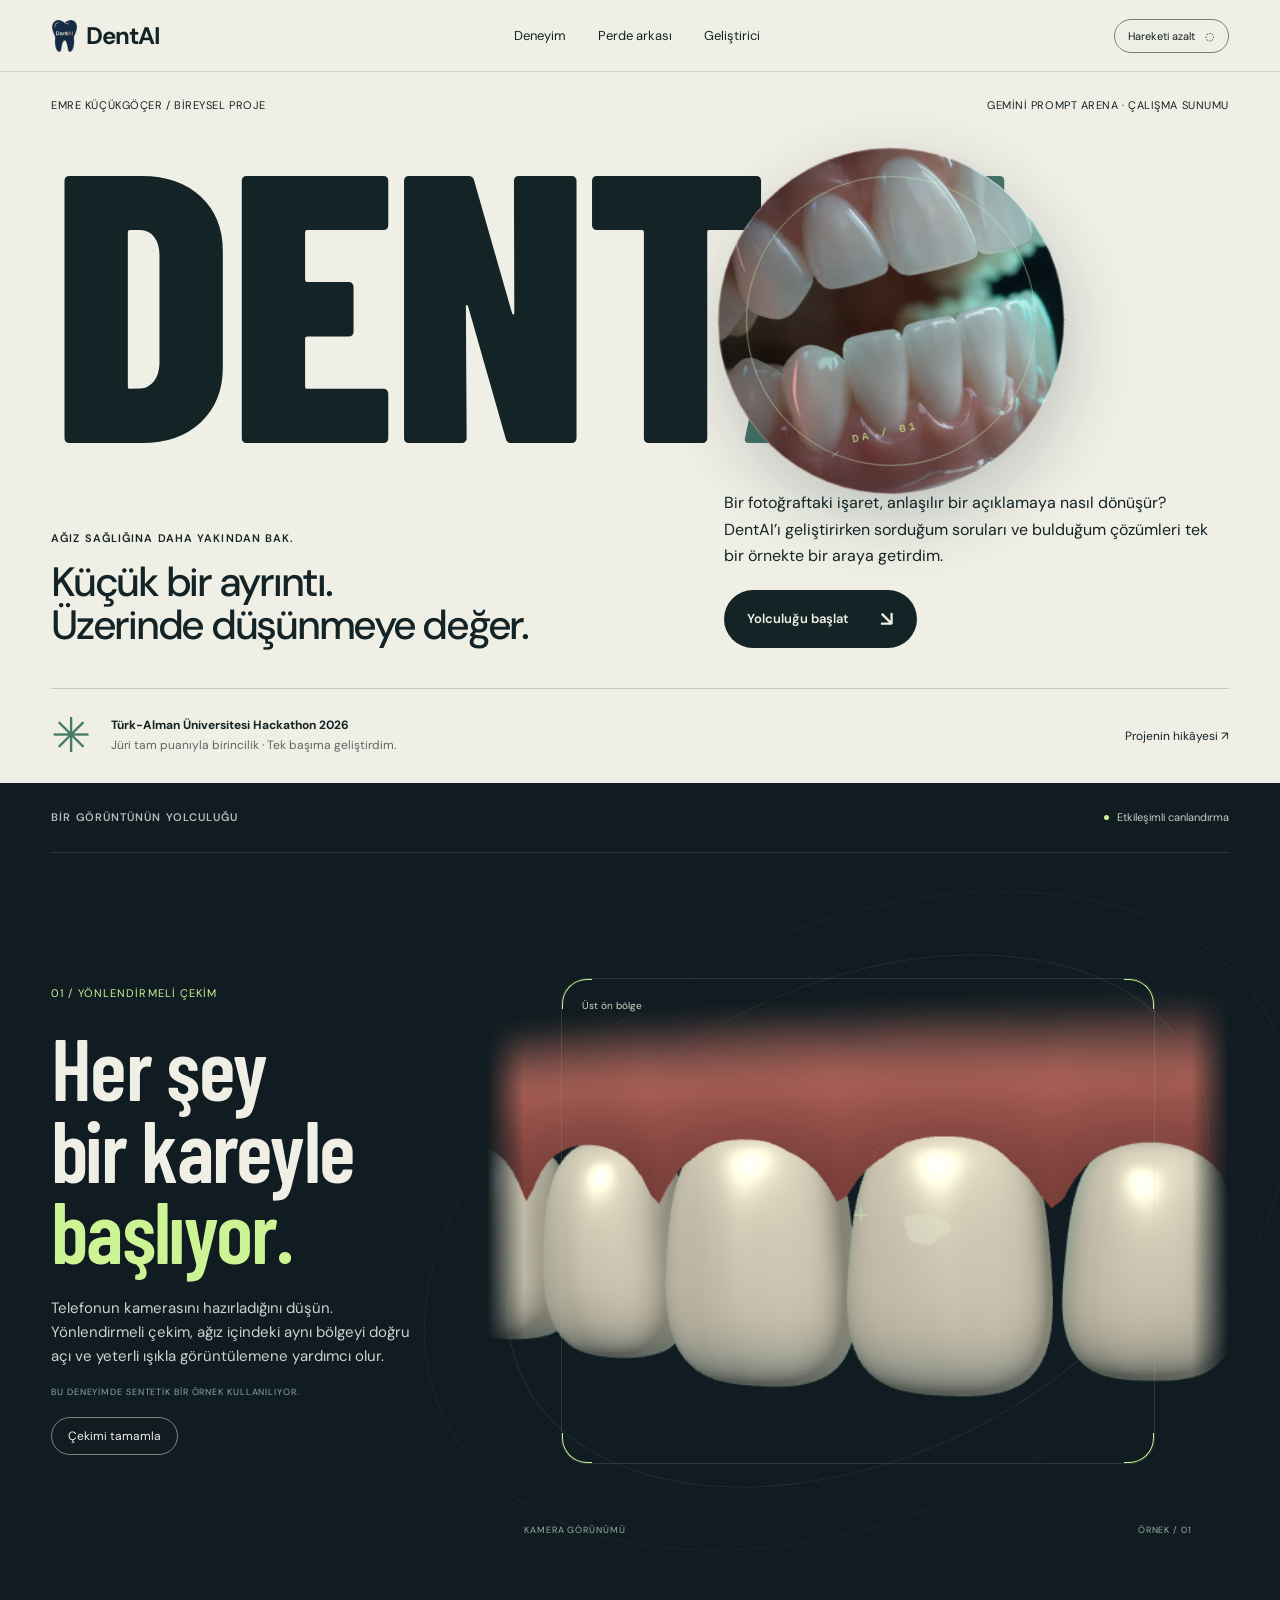
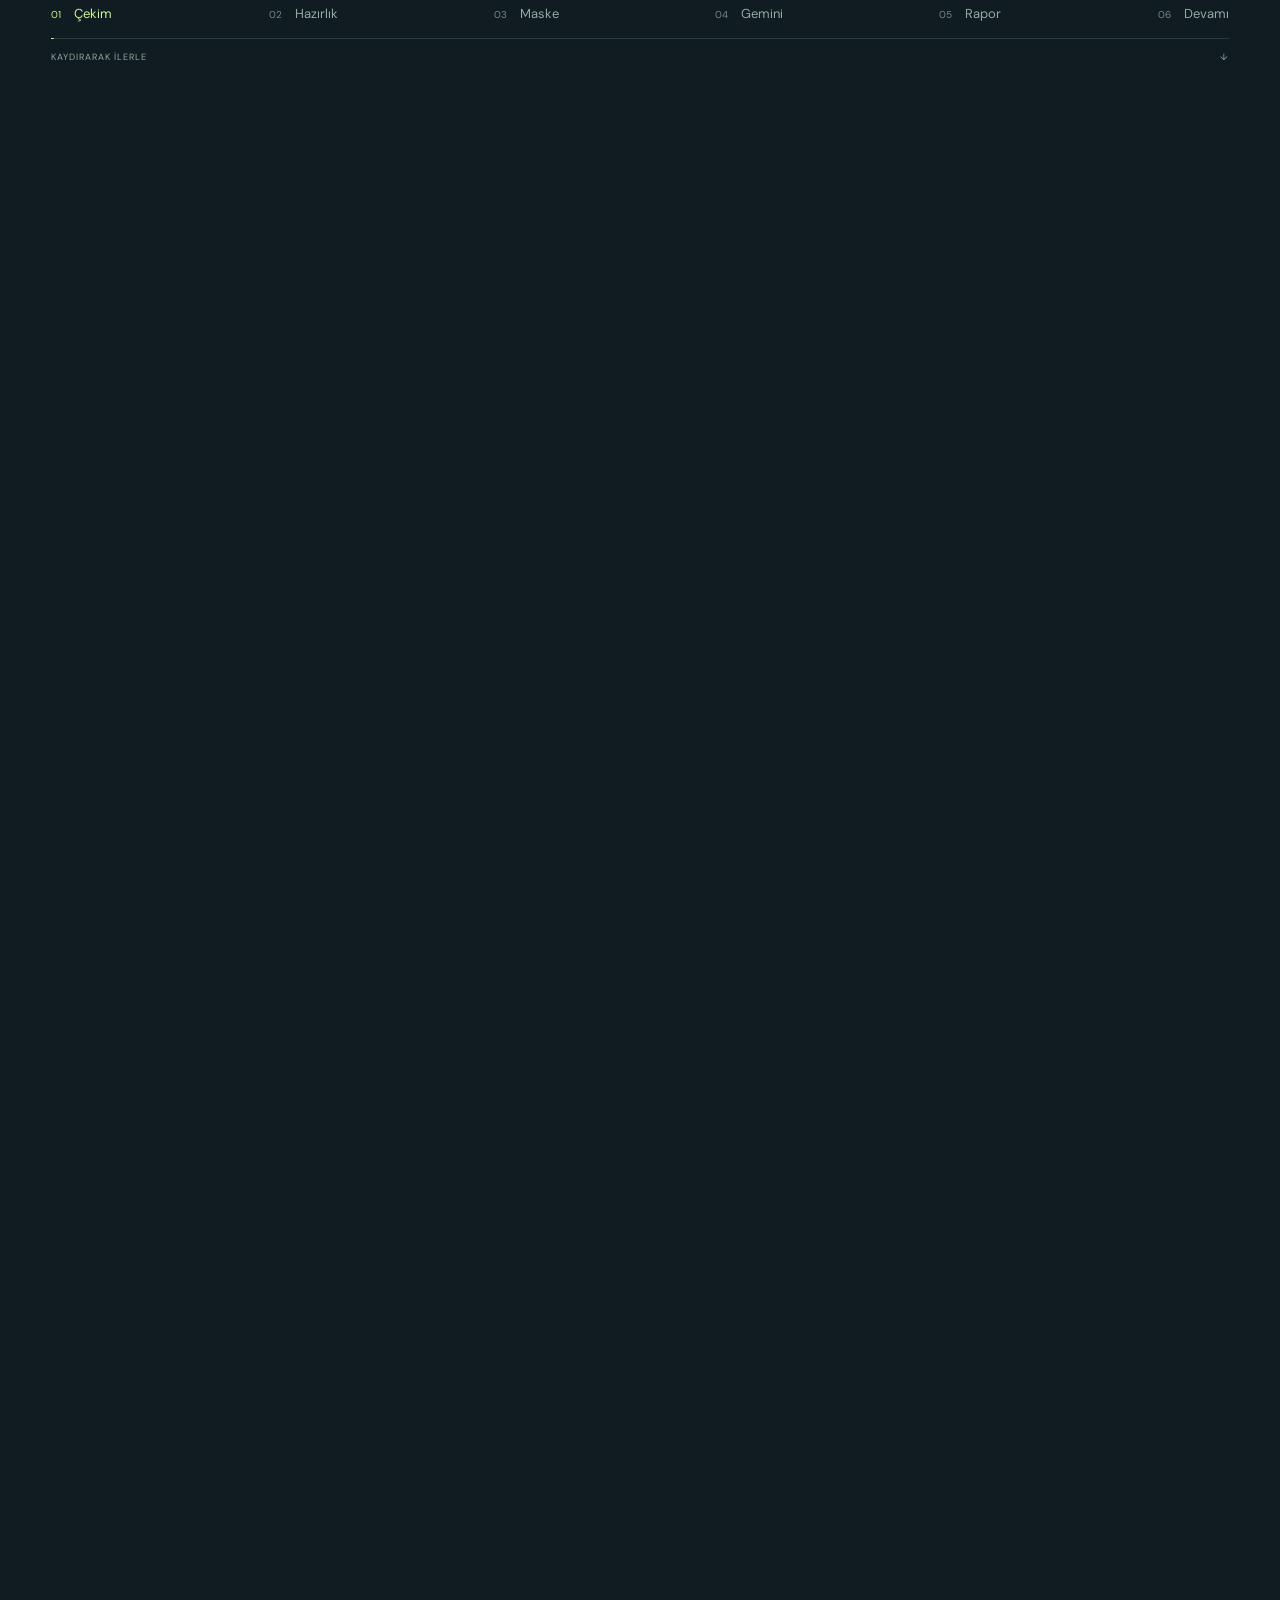
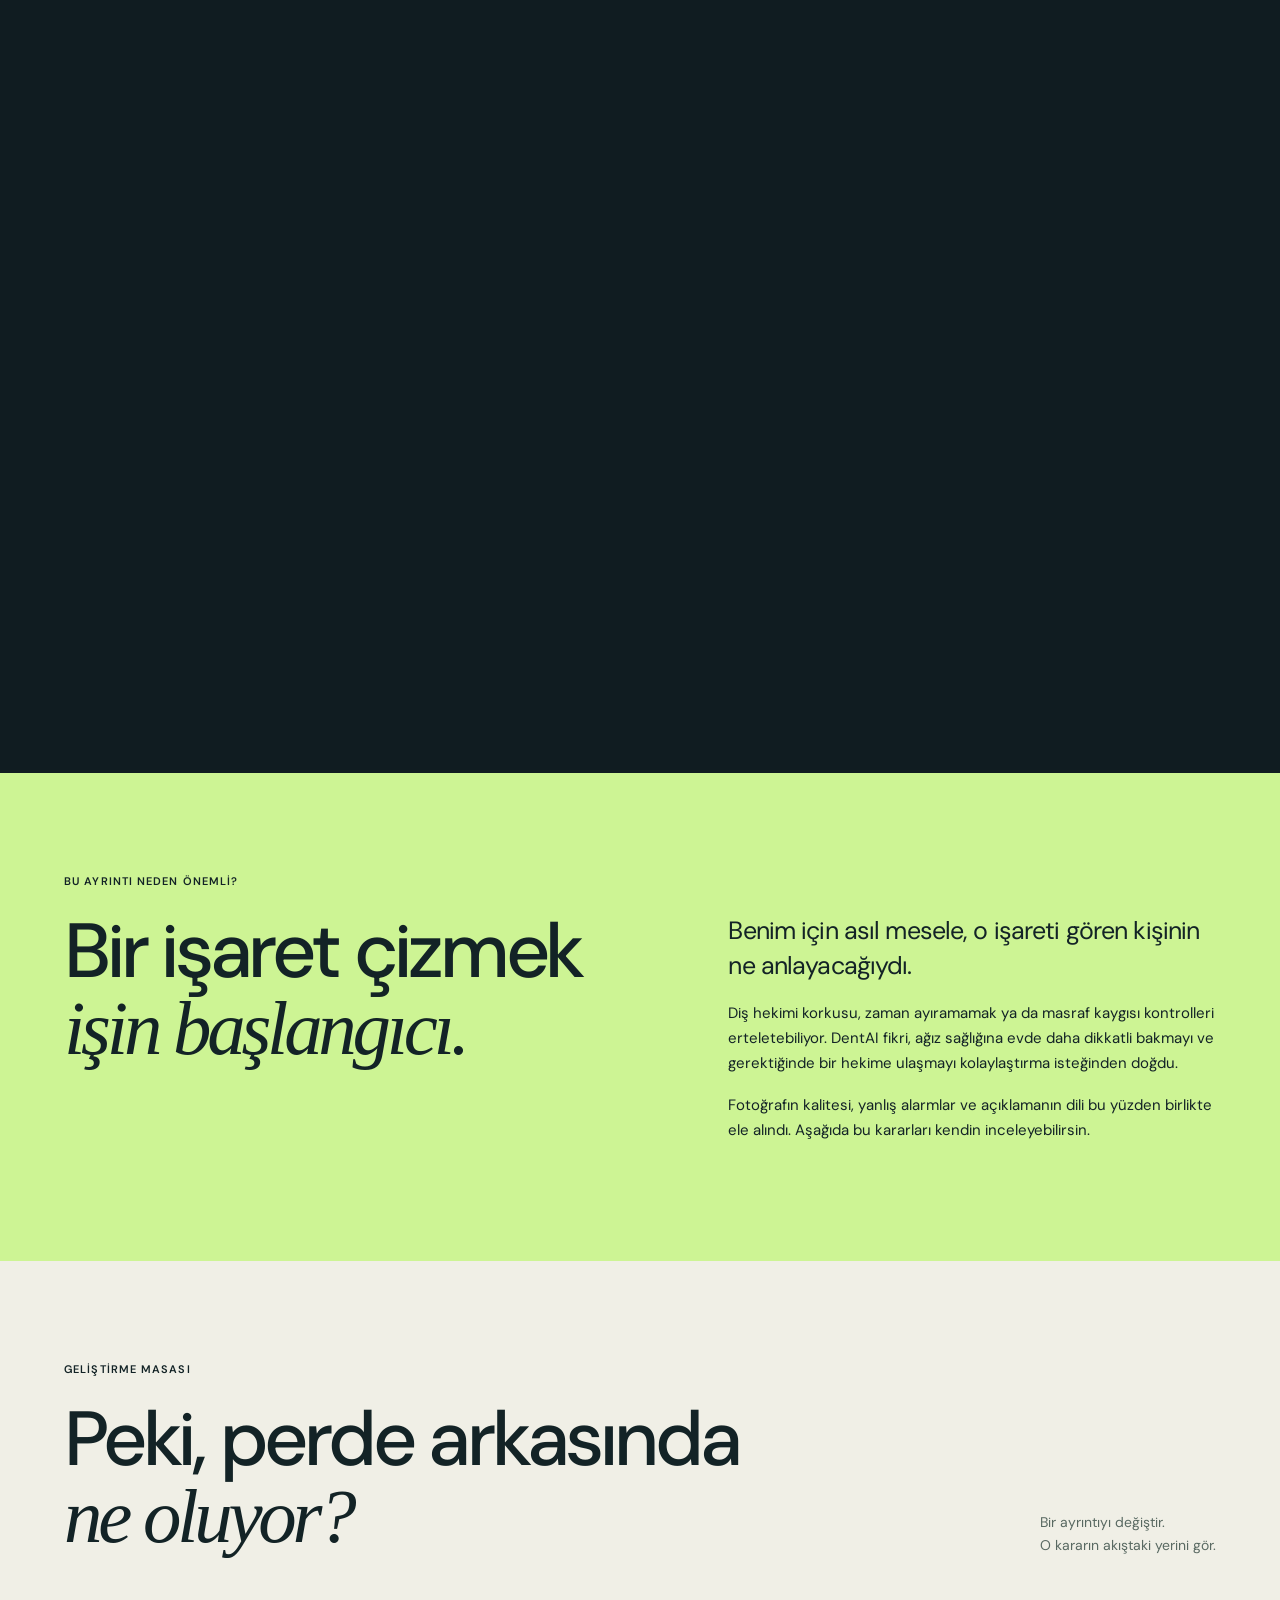
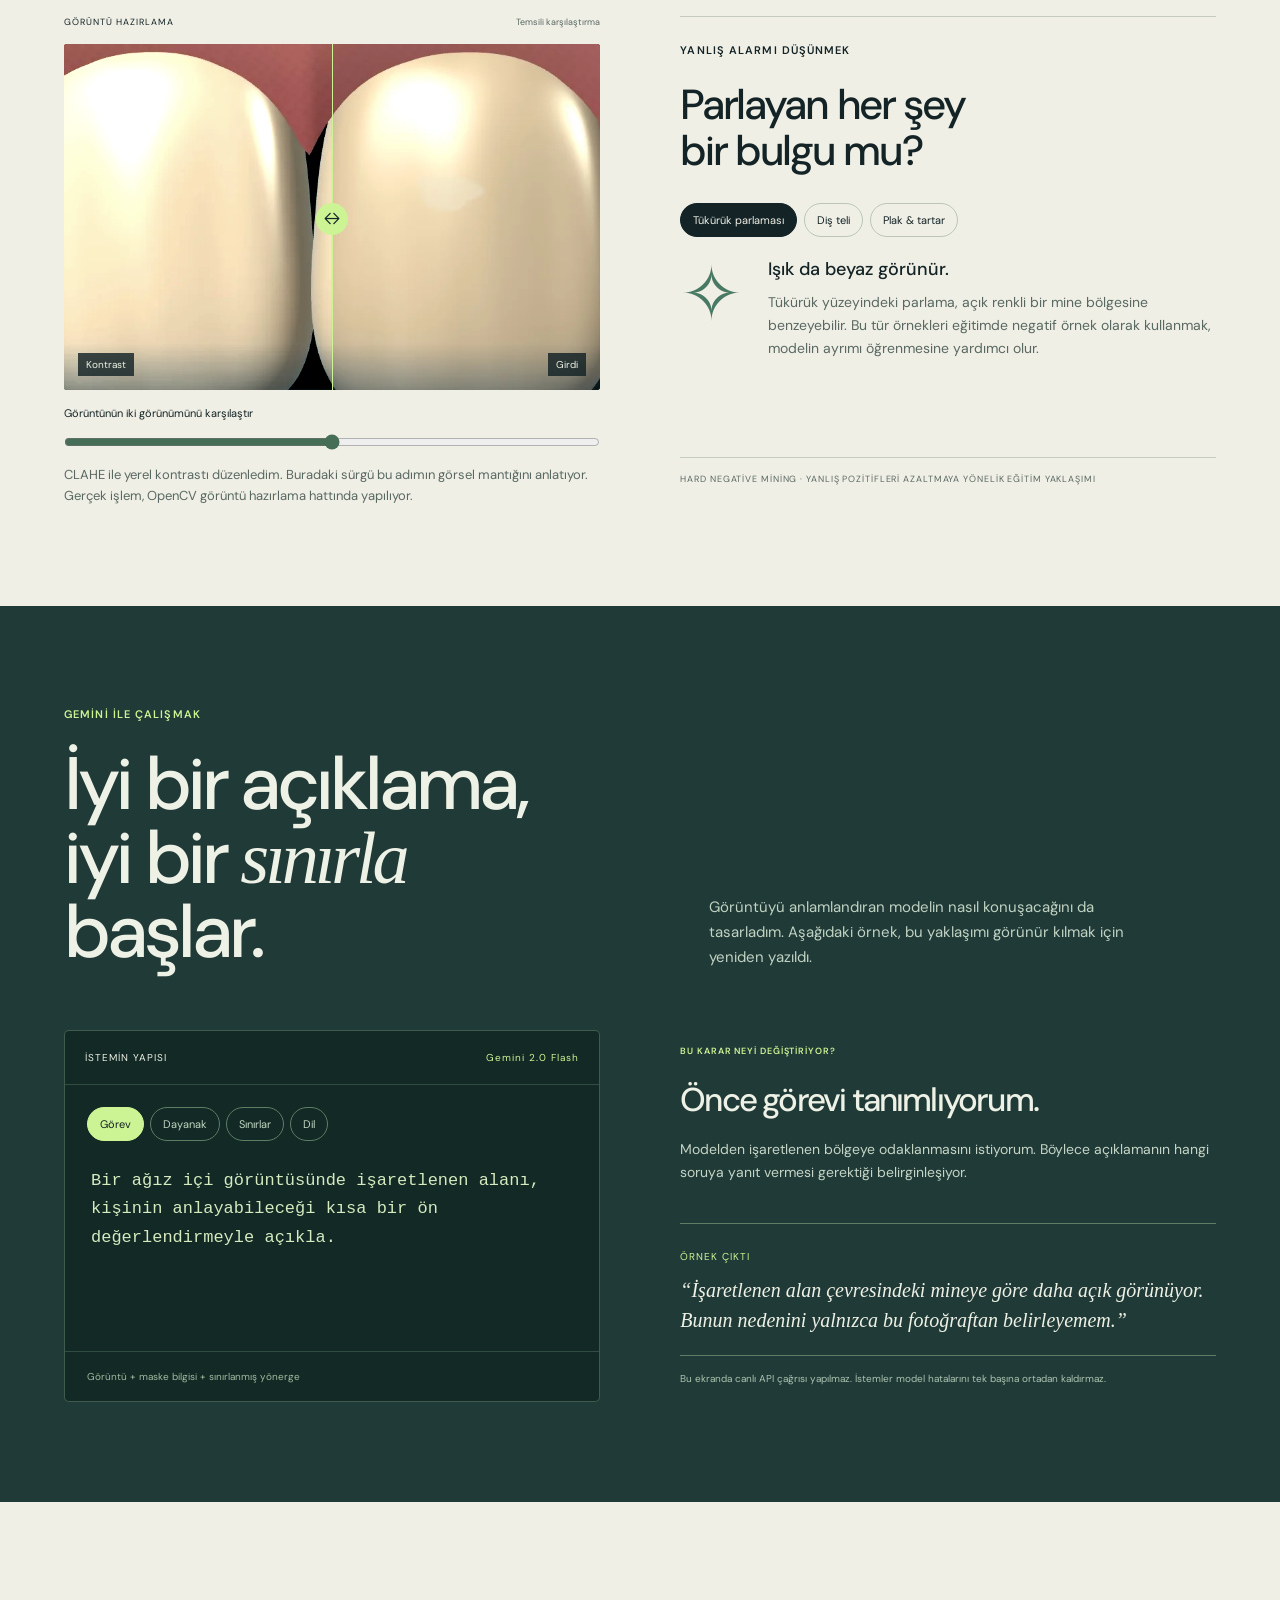
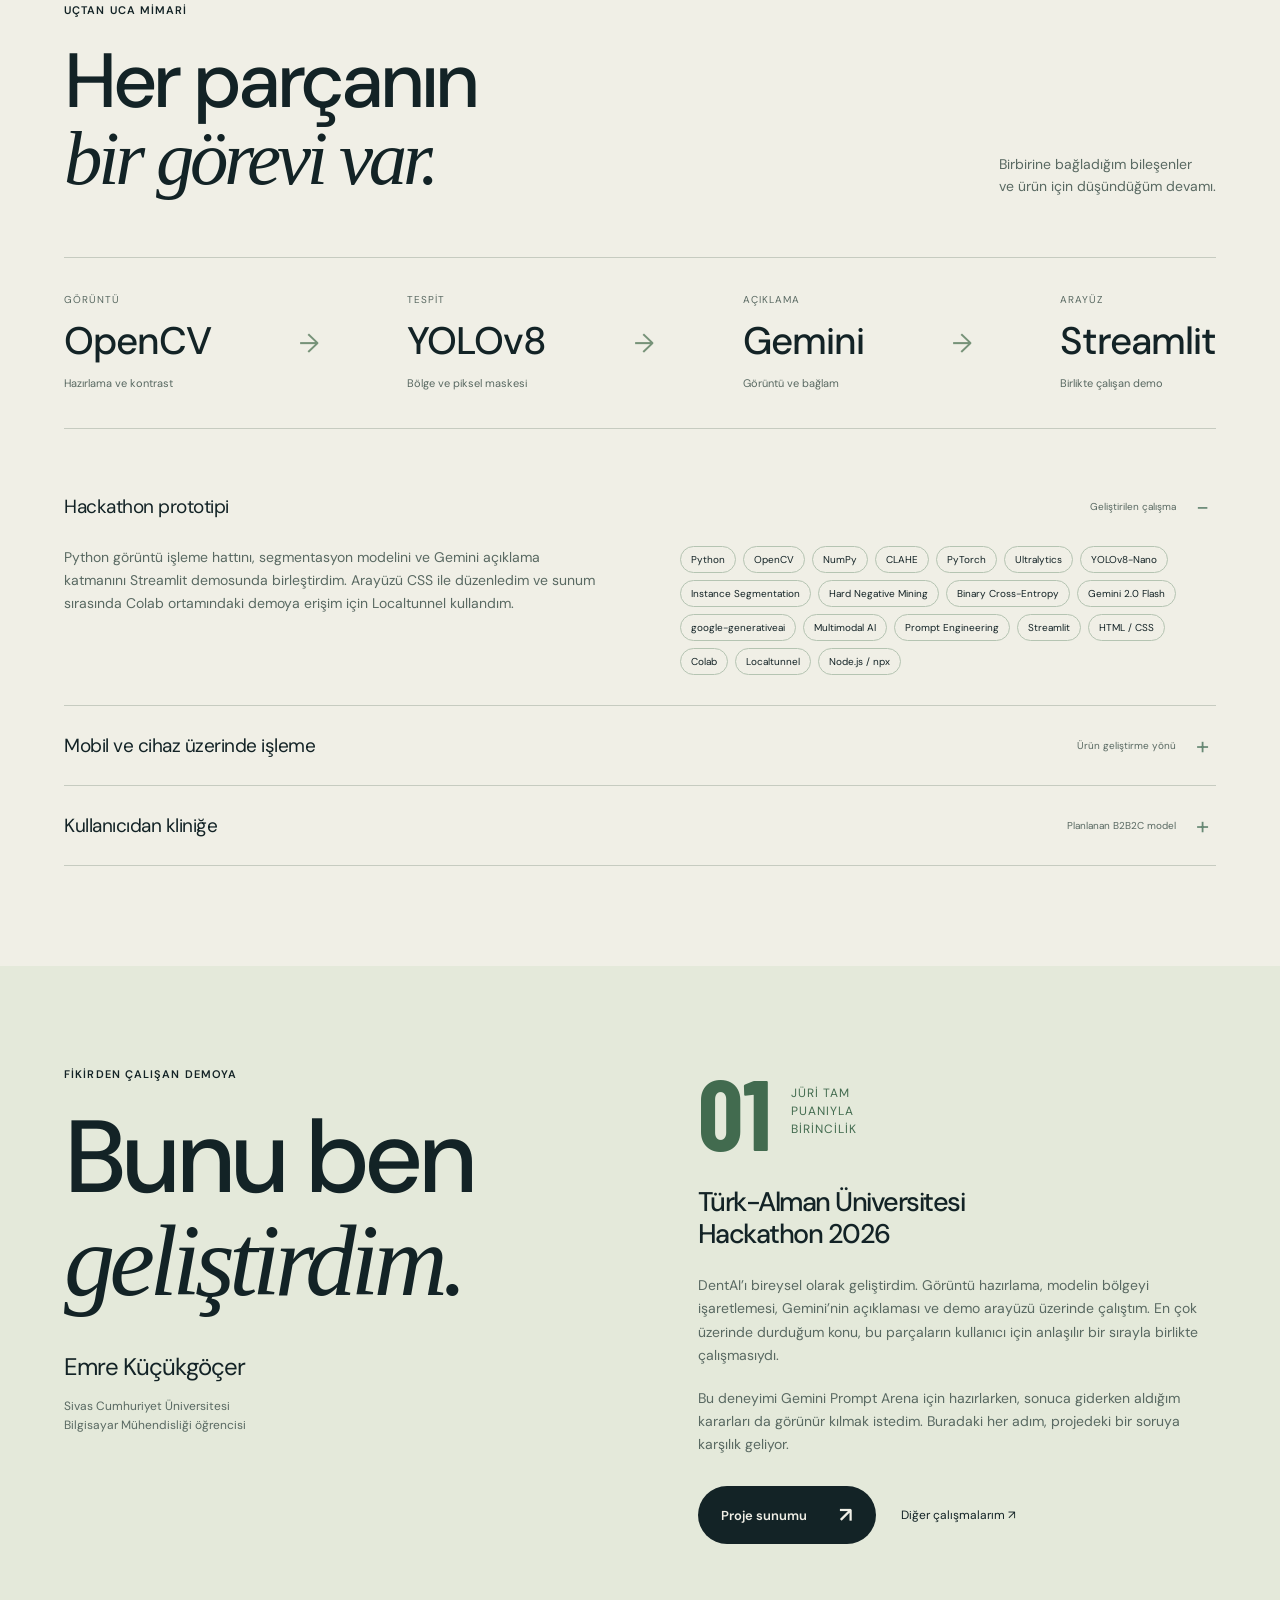
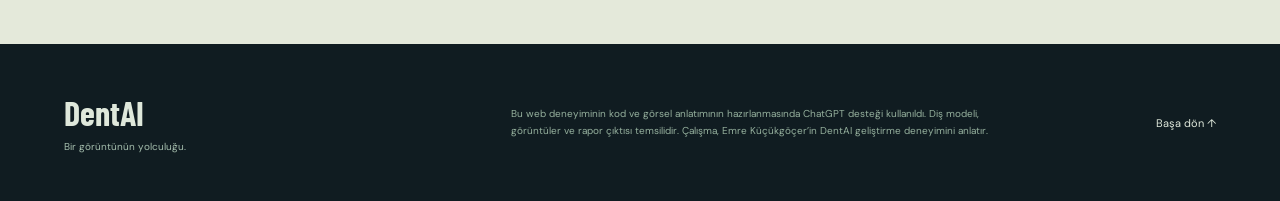
==== index.html @ 3438ad9f "DentAI deneyimini çekimden rapora tamamla" ====
<!doctype html>
<html lang="tr">
  <head>
    <meta charset="utf-8" />
    <meta name="viewport" content="width=device-width,initial-scale=1" />
    <meta name="theme-color" content="#111c20" />
    <title>DentAI — Bir görüntünün yolculuğu</title>
    <meta
      name="description"
      content="Emre Küçükgöçer'in DentAI projesini fotoğraf çekiminden örnek ön rapora kadar etkileşimli olarak keşfedin. Gemini Prompt Arena için hazırlanan çalışma."
    />
    <link rel="icon" href="assets/logo.webp" />
    <link rel="stylesheet" href="src/fonts.css" />
    <link rel="stylesheet" href="src/style.css" />
    <link
      rel="preload"
      href="assets/font-2.ttf"
      as="font"
      type="font/ttf"
      crossorigin
    />
  </head>
  <body>
    <a class="skip" href="#journey">Deneyime geç</a>
    <header class="site-header">
      <a class="brand" href="#top" aria-label="DentAI başlangıç"
        ><img src="assets/logo.webp" width="26" height="32" alt="" /><span
          >DentAI</span
        ></a
      >
      <nav aria-label="Ana menü">
        <a href="#journey">Deneyim</a><a href="#lab">Perde arkası</a
        ><a href="#creator">Geliştirici</a>
      </nav>
      <button
        class="motion-control"
        aria-pressed="false"
        title="Hareketi azalt"
      >
        Hareketi azalt <span aria-hidden="true">◌</span>
      </button>
    </header>
    <main>
      <section class="opening" id="top">
        <div class="opening-top">
          <span>Emre Küçükgöçer / Bireysel proje</span
          ><span>Gemini Prompt Arena · Çalışma sunumu</span>
        </div>
        <div class="opening-title">
          <h1>DENT<span>AI</span></h1>
          <div class="lens" aria-hidden="true">
            <img
              src="assets/model.webp"
              width="1280"
              height="720"
              alt=""
            /><span class="lens-ring"></span
            ><span class="lens-mark">DA / 01</span>
          </div>
        </div>
        <div class="opening-bottom">
          <div>
            <p class="eyebrow">Ağız sağlığına daha yakından bak.</p>
            <h2>Küçük bir ayrıntı.<br />Üzerinde düşünmeye değer.</h2>
          </div>
          <div class="opening-intro">
            <p>
              Bir fotoğraftaki işaret, anlaşılır bir açıklamaya nasıl dönüşür?
              DentAI’ı geliştirirken sorduğum soruları ve bulduğum çözümleri tek
              bir örnekte bir araya getirdim.
            </p>
            <a class="button dark" href="#journey"
              >Yolculuğu başlat <span>↘</span></a
            >
          </div>
        </div>
        <div class="achievement">
          <span class="star" aria-hidden="true">✳</span>
          <p>
            <b>Türk-Alman Üniversitesi Hackathon 2026</b
            ><span>Jüri tam puanıyla birincilik · Tek başıma geliştirdim.</span>
          </p>
          <a href="#creator">Projenin hikâyesi ↗</a>
        </div>
      </section>

      <section class="journey" id="journey" aria-label="DentAI çalışma akışı">
        <div class="journey-stage">
          <div class="stage-top">
            <span class="eyebrow">Bir görüntünün yolculuğu</span
            ><span class="demo-label"><i></i> Etkileşimli canlandırma</span>
          </div>
          <div class="stage-body">
            <div class="story-copy">
              <p class="scene-kicker" id="scene-kicker">01 / Çekim</p>
              <h2 id="scene-title">
                Her şey<br />bir kareyle<br /><em>başlıyor.</em>
              </h2>
              <p id="scene-description">
                Telefonun kamerasını hazırladığını düşün. Yönlendirmeli çekim,
                ağız içindeki aynı bölgeyi doğru açı ve yeterli ışıkla
                görüntülemene yardımcı olur.
              </p>
              <p class="scene-note" id="scene-note">
                Bu deneyimde sentetik bir örnek kullanılıyor.
              </p>
              <div class="scene-interaction" id="scene-controls"></div>
            </div>
            <div class="visual-stage" data-scene="0">
              <div class="orbit" aria-hidden="true"></div>
              <img
                class="model-fallback"
                src="assets/surface.webp"
                alt="Temsili mine yüzeyi"
                width="1440"
                height="520"
              />
              <canvas
                id="enamel"
                aria-label="Temsili diş modeli. Kaydırdıkça görüntüye yaklaşılır ve küçük bir alanın maskesi çizilir."
              ></canvas>
              <div class="capture-guides" aria-hidden="true">
                <i></i><i></i><i></i><i></i><span>Üst ön bölge</span>
                <div class="reticle">+</div>
              </div>
              <div class="visual-label">
                <span id="visual-name">KAMERA GÖRÜNÜMÜ</span
                ><span>ÖRNEK / 01</span>
              </div>
              <div class="scan-light" aria-hidden="true"></div>
              <div class="surface-callout" aria-hidden="true">
                <span>İşaretlenen alan</span><i></i>
              </div>
              <div class="data-packet" aria-hidden="true">
                <span>Görüntü</span><i>+</i><span>Bölge bilgisi</span><i>→</i
                ><strong>Gemini</strong>
              </div>
              <div class="report-sheet" aria-hidden="true">
                <div class="report-top">
                  <b>DentAI</b><span>Örnek ön rapor</span>
                </div>
                <div class="report-mark">01</div>
                <h3>Bir gözlem.<br />Bir açıklama.</h3>
                <span class="report-category">Görüntüdeki gözlem</span>
                <p>
                  İşaretlenen alan çevresindeki mineye göre daha açık görünüyor.
                </p>
                <span class="report-category">Açıklama</span>
                <p>Bu farkın nedenini yalnızca fotoğraftan belirleyemem.</p>
                <span class="report-category">Sonraki adım</span>
                <p>Gerektiğinde diş hekimiyle değerlendirme.</p>
                <div class="report-foot">
                  Temsili çıktı · Hekim değerlendirmesi gerekir.
                </div>
              </div>
              <div class="handoff" aria-hidden="true">
                <div class="handoff-dot">+</div>
                <span>Hekim değerlendirmesi</span>
                <p>Görüntü + gözlem + bağlam</p>
                <div class="handoff-line"></div>
                <small>Paylaşım, kullanıcının onayıyla</small>
              </div>
            </div>
          </div>
          <div class="stage-bottom">
            <div
              class="chapter-buttons"
              role="group"
              aria-label="Akış adımları"
            >
              <button data-chapter="0" aria-pressed="true">
                <small>01</small> Çekim</button
              ><button data-chapter="1" aria-pressed="false">
                <small>02</small> Hazırlık</button
              ><button data-chapter="2" aria-pressed="false">
                <small>03</small> Maske</button
              ><button data-chapter="3" aria-pressed="false">
                <small>04</small> Gemini</button
              ><button data-chapter="4" aria-pressed="false">
                <small>05</small> Rapor</button
              ><button data-chapter="5" aria-pressed="false">
                <small>06</small> Devamı
              </button>
            </div>
            <div class="progress-track"><span></span></div>
            <span class="scroll-hint"
              >Kaydırarak ilerle <span aria-hidden="true">↓</span></span
            >
          </div>
        </div>
      </section>

      <section class="bridge section-shell">
        <span class="eyebrow">Bu ayrıntı neden önemli?</span>
        <div class="bridge-grid">
          <h2>Bir işaret çizmek<br /><em>işin başlangıcı.</em></h2>
          <div>
            <p class="large-copy">
              Benim için asıl mesele, o işareti gören kişinin ne anlayacağıydı.
            </p>
            <p>
              Diş hekimi korkusu, zaman ayıramamak ya da masraf kaygısı
              kontrolleri erteletebiliyor. DentAI fikri, ağız sağlığına evde
              daha dikkatli bakmayı ve gerektiğinde bir hekime ulaşmayı
              kolaylaştırma isteğinden doğdu.
            </p>
            <p>
              Fotoğrafın kalitesi, yanlış alarmlar ve açıklamanın dili bu yüzden
              birlikte ele alındı. Aşağıda bu kararları kendin inceleyebilirsin.
            </p>
          </div>
        </div>
      </section>

      <section id="lab" class="lab section-shell">
        <div class="section-heading">
          <div>
            <span class="eyebrow">Geliştirme masası</span>
            <h2>Peki, perde arkasında<br /><em>ne oluyor?</em></h2>
          </div>
          <p>Bir ayrıntıyı değiştir.<br />O kararın akıştaki yerini gör.</p>
        </div>
        <div class="lab-grid">
          <div class="lab-sample">
            <div class="sample-title">
              <span>GÖRÜNTÜ HAZIRLAMA</span><span>Temsili karşılaştırma</span>
            </div>
            <div class="comparison">
              <img
                src="assets/surface.webp"
                alt="Kontrast karşılaştırması için sentetik mine yüzeyi"
                width="1440"
                height="520"
              />
              <div class="contrast-layer">
                <img
                  src="assets/surface.webp"
                  alt=""
                  width="1440"
                  height="520"
                />
              </div>
              <div class="compare-line" aria-hidden="true"><span>↔</span></div>
              <span class="before">Girdi</span
              ><span class="after">Kontrast</span>
            </div>
            <label class="range-label" for="compare"
              >Görüntünün iki görünümünü karşılaştır</label
            ><input id="compare" type="range" min="0" max="100" value="50" />
            <p>
              CLAHE ile yerel kontrastı düzenledim. Buradaki sürgü bu adımın
              görsel mantığını anlatıyor. Gerçek işlem, OpenCV görüntü hazırlama
              hattında yapılıyor.
            </p>
          </div>
          <div class="negative-study">
            <span class="eyebrow">Yanlış alarmı düşünmek</span>
            <h3>Parlayan her şey<br />bir bulgu mu?</h3>
            <div
              class="sample-options"
              role="group"
              aria-label="Karıştırılabilecek örnekler"
            >
              <button aria-pressed="true" data-example="0">
                Tükürük parlaması</button
              ><button aria-pressed="false" data-example="1">Diş teli</button
              ><button aria-pressed="false" data-example="2">
                Plak &amp; tartar
              </button>
            </div>
            <div class="negative-output">
              <span class="sample-symbol" aria-hidden="true">✧</span>
              <div>
                <h4 id="negative-title">Işık da beyaz görünür.</h4>
                <p id="negative-text">
                  Tükürük yüzeyindeki parlama, açık renkli bir mine bölgesine
                  benzeyebilir. Bu tür örnekleri eğitimde negatif örnek olarak
                  kullanmak, modelin ayrımı öğrenmesine yardımcı olur.
                </p>
              </div>
            </div>
            <p class="fine">
              Hard negative mining · Yanlış pozitifleri azaltmaya yönelik eğitim
              yaklaşımı
            </p>
          </div>
        </div>
      </section>

      <section id="prompt" class="prompt-section section-shell">
        <div class="prompt-heading">
          <span class="eyebrow">Gemini ile çalışmak</span>
          <h2>İyi bir açıklama,<br />iyi bir <em>sınırla</em> başlar.</h2>
          <p>
            Görüntüyü anlamlandıran modelin nasıl konuşacağını da tasarladım.
            Aşağıdaki örnek, bu yaklaşımı görünür kılmak için yeniden yazıldı.
          </p>
        </div>
        <div class="prompt-workbench">
          <div class="prompt-editor">
            <div class="window-bar">
              <span>İSTEMİN YAPISI</span><span>Gemini 2.0 Flash</span>
            </div>
            <div class="prompt-tabs" role="group" aria-label="İstem bölümleri">
              <button data-prompt="0" aria-pressed="true">Görev</button
              ><button data-prompt="1" aria-pressed="false">Dayanak</button
              ><button data-prompt="2" aria-pressed="false">Sınırlar</button
              ><button data-prompt="3" aria-pressed="false">Dil</button>
            </div>
            <p class="prompt-code" id="prompt-code">
              Bir ağız içi görüntüsünde işaretlenen alanı, kişinin
              anlayabileceği kısa bir ön değerlendirmeyle açıkla.
            </p>
            <div class="prompt-bottom">
              Görüntü + maske bilgisi + sınırlanmış yönerge
            </div>
          </div>
          <div class="prompt-result" aria-live="polite">
            <span class="eyebrow">Bu karar neyi değiştiriyor?</span>
            <h3 id="prompt-title">Önce görevi tanımlıyorum.</h3>
            <p id="prompt-reason">
              Modelden işaretlenen bölgeye odaklanmasını istiyorum. Böylece
              açıklamanın hangi soruya yanıt vermesi gerektiği belirginleşiyor.
            </p>
            <div class="result-example">
              <span>Örnek çıktı</span>
              <p>
                “İşaretlenen alan çevresindeki mineye göre daha açık görünüyor.
                Bunun nedenini yalnızca bu fotoğraftan belirleyemem.”
              </p>
            </div>
            <small
              >Bu ekranda canlı API çağrısı yapılmaz. İstemler model hatalarını
              tek başına ortadan kaldırmaz.</small
            >
          </div>
        </div>
      </section>

      <section class="architecture section-shell" id="architecture">
        <div class="section-heading">
          <div>
            <span class="eyebrow">Uçtan uca mimari</span>
            <h2>Her parçanın<br /><em>bir görevi var.</em></h2>
          </div>
          <p>
            Birbirine bağladığım bileşenler<br />ve ürün için düşündüğüm devamı.
          </p>
        </div>
        <div class="architecture-line">
          <div>
            <span>GÖRÜNTÜ</span><b>OpenCV</b>
            <p>Hazırlama ve kontrast</p>
          </div>
          <i aria-hidden="true">→</i>
          <div>
            <span>TESPİT</span><b>YOLOv8</b>
            <p>Bölge ve piksel maskesi</p>
          </div>
          <i aria-hidden="true">→</i>
          <div>
            <span>AÇIKLAMA</span><b>Gemini</b>
            <p>Görüntü ve bağlam</p>
          </div>
          <i aria-hidden="true">→</i>
          <div>
            <span>ARAYÜZ</span><b>Streamlit</b>
            <p>Birlikte çalışan demo</p>
          </div>
        </div>
        <div class="architecture-details">
          <details open>
            <summary>
              <span>Hackathon prototipi</span
              ><small>Geliştirilen çalışma</small>
            </summary>
            <div>
              <p>
                Python görüntü işleme hattını, segmentasyon modelini ve Gemini
                açıklama katmanını Streamlit demosunda birleştirdim. Arayüzü CSS
                ile düzenledim ve sunum sırasında Colab ortamındaki demoya
                erişim için Localtunnel kullandım.
              </p>
              <ul class="tech-list">
                <li>Python</li>
                <li>OpenCV</li>
                <li>NumPy</li>
                <li>CLAHE</li>
                <li>PyTorch</li>
                <li>Ultralytics</li>
                <li>YOLOv8-Nano</li>
                <li>Instance Segmentation</li>
                <li>Hard Negative Mining</li>
                <li>Binary Cross-Entropy</li>
                <li>Gemini 2.0 Flash</li>
                <li>google-generativeai</li>
                <li>Multimodal AI</li>
                <li>Prompt Engineering</li>
                <li>Streamlit</li>
                <li>HTML / CSS</li>
                <li>Colab</li>
                <li>Localtunnel</li>
                <li>Node.js / npx</li>
              </ul>
            </div>
          </details>
          <details>
            <summary>
              <span>Mobil ve cihaz üzerinde işleme</span
              ><small>Ürün geliştirme yönü</small>
            </summary>
            <div>
              <p>
                Tespit modelini mobil cihazda çalıştırmak için TensorFlow Lite
                ve FP16/INT8 nicemleme yaklaşımını ele aldım. Flutter ve Dart
                ile yönlendirmeli çekim ve reaktif arayüz, Firebase ve Firestore
                ile izinli hasta–hekim paylaşımı ürün planında yer alıyor. Çekim
                tutarlılığı için isteğe bağlı 3B makro lens aparatı da
                değerlendirildi.
              </p>
              <p>
                Cihazdaki tespit ve uzaktaki Gemini açıklaması farklı veri
                akışlarıdır. Bulut açıklaması kullanıldığında hangi verinin
                iletildiği kullanıcıya açıklanmalı ve uygun izin alınmalıdır.
              </p>
              <ul class="tech-list">
                <li>TensorFlow Lite</li>
                <li>FP16 / INT8</li>
                <li>Quantization</li>
                <li>Edge AI</li>
                <li>NPU / GPU</li>
                <li>Flutter</li>
                <li>Dart</li>
                <li>State-driven UI</li>
                <li>Firebase</li>
                <li>Firestore</li>
                <li>NoSQL</li>
                <li>3B makro lens</li>
              </ul>
            </div>
          </details>
          <details>
            <summary>
              <span>Kullanıcıdan kliniğe</span
              ><small>Planlanan B2B2C model</small>
            </summary>
            <div>
              <p>
                Temel taramanın ücretsiz sunulmasını, ileri analiz için
                aboneliği ve kişinin isteğiyle uygun bir diş kliniğine
                yönlendirilmesini planladım. Klinik tarafında, kullanıcının
                paylaştığı ön raporu okuyabilecek bir panel düşünülüyor. Premium
                abonelik, yönlendirme komisyonu ve klinik SaaS üyeliği planlanan
                gelir kalemleri.
              </p>
              <p>
                Klinik doğrulama, cihazlar arasında performans ölçümü ve farklı
                çekim koşullarında güvenilirlik, ürünleşme sürecindeki
                değerlendirme başlıklarıdır. Tanı ve tedavi kararını hekim
                verir.
              </p>
            </div>
          </details>
        </div>
      </section>

      <section class="creator section-shell" id="creator">
        <div class="creator-heading">
          <span class="eyebrow">Fikirden çalışan demoya</span>
          <h2>Bunu ben<br /><em>geliştirdim.</em></h2>
          <p class="creator-name">Emre Küçükgöçer</p>
          <p>
            Sivas Cumhuriyet Üniversitesi<br />Bilgisayar Mühendisliği öğrencisi
          </p>
        </div>
        <div class="creator-story">
          <span class="award">01<span>Jüri tam puanıyla birincilik</span></span>
          <h3>Türk-Alman Üniversitesi<br />Hackathon 2026</h3>
          <p>
            DentAI’ı bireysel olarak geliştirdim. Görüntü hazırlama, modelin
            bölgeyi işaretlemesi, Gemini’nin açıklaması ve demo arayüzü üzerinde
            çalıştım. En çok üzerinde durduğum konu, bu parçaların kullanıcı
            için anlaşılır bir sırayla birlikte çalışmasıydı.
          </p>
          <p>
            Bu deneyimi Gemini Prompt Arena için hazırlarken, sonuca giderken
            aldığım kararları da görünür kılmak istedim. Buradaki her adım,
            projedeki bir soruya karşılık geliyor.
          </p>
          <div class="creator-links">
            <a
              class="button"
              href="assets/DentAI.pdf"
              target="_blank"
              rel="noopener"
              >Proje sunumu <span>↗</span></a
            ><a
              href="https://emrekgcc.github.io/emre-portfolio/"
              target="_blank"
              rel="noopener"
              >Diğer çalışmalarım ↗</a
            >
          </div>
        </div>
      </section>
      <footer class="section-shell">
        <div class="footer-brand">
          DentAI<span>Bir görüntünün yolculuğu.</span>
        </div>
        <p>
          Bu web deneyiminin kod ve görsel anlatımının hazırlanmasında ChatGPT
          desteği kullanıldı. Diş modeli, görüntüler ve rapor çıktısı
          temsilidir. Çalışma, Emre Küçükgöçer’in DentAI geliştirme deneyimini
          anlatır.
        </p>
        <a href="#top">Başa dön ↑</a>
      </footer>
    </main>
    <noscript
      ><p class="noscript">
        Etkileşimli akış için JavaScript’i açın. Projenin tamamını
        <a href="assets/DentAI.pdf">PDF sunumdan</a> okuyabilirsiniz.
      </p></noscript
    >
    <script type="module" src="src/app.js"></script>
  </body>
</html>
---- src/fonts.css ----
@font-face {
  font-family: "Barlow Condensed";
  font-style: normal;
  font-weight: 600;
  font-display: swap;
  src: url(../assets/font-0.ttf) format("truetype");
}
@font-face {
  font-family: "Barlow Condensed";
  font-style: normal;
  font-weight: 700;
  font-display: swap;
  src: url(../assets/font-1.ttf) format("truetype");
}
@font-face {
  font-family: "Barlow Condensed";
  font-style: normal;
  font-weight: 800;
  font-display: swap;
  src: url(../assets/font-2.ttf) format("truetype");
}
@font-face {
  font-family: "DM Sans";
  font-style: normal;
  font-weight: 400;
  font-display: swap;
  src: url(../assets/font-3.ttf) format("truetype");
}
@font-face {
  font-family: "DM Sans";
  font-style: normal;
  font-weight: 500;
  font-display: swap;
  src: url(../assets/font-4.ttf) format("truetype");
}
@font-face {
  font-family: "DM Sans";
  font-style: normal;
  font-weight: 600;
  font-display: swap;
  src: url(../assets/font-5.ttf) format("truetype");
}
@font-face {
  font-family: "DM Sans";
  font-style: normal;
  font-weight: 700;
  font-display: swap;
  src: url(../assets/font-6.ttf) format("truetype");
}
---- src/style.css ----
:root {
  --paper: #f0efe6;
  --ink: #132326;
  --muted: #596962;
  --accent: #cdf494;
  --orange: #f1744d;
  --night: #101c21;
  --line: #c6cbc0;
  font-family: "DM Sans", sans-serif;
  color: var(--ink);
  background: var(--paper);
  scroll-behavior: smooth;
  scroll-padding-top: 76px;
}
* {
  box-sizing: border-box;
}
body {
  margin: 0;
}
a {
  color: inherit;
  text-decoration: none;
}
button,
input {
  font: inherit;
}
button,
a,
input,
summary {
  -webkit-tap-highlight-color: transparent;
}
button,
summary {
  cursor: pointer;
}
button {
  color: inherit;
}
a:focus-visible,
button:focus-visible,
input:focus-visible,
summary:focus-visible {
  outline: 3px solid #ec754e;
  outline-offset: 5px;
}
button:disabled {
  cursor: default;
}
h1,
h2,
h3,
p {
  margin: 0;
}
h2,
h3 {
  font-weight: 500;
  letter-spacing: -0.055em;
  line-height: 1;
}
h2 {
  font-size: clamp(44px, 6vw, 88px);
}
em {
  font-family: Georgia, serif;
  font-weight: 400;
}
p {
  line-height: 1.65;
}
::selection {
  background: var(--accent);
  color: var(--ink);
}
.skip {
  position: fixed;
  z-index: 40;
  top: -100px;
  padding: 16px;
  background: white;
}
.skip:focus {
  top: 10px;
}
.section-shell {
  padding: 100px max(5vw, calc((100vw - 1360px) / 2));
}
.eyebrow,
.scene-kicker,
.scene-note,
.visual-label,
.fine {
  font-size: 11px;
  letter-spacing: 0.1em;
  line-height: 1.5;
  text-transform: uppercase;
}
.eyebrow {
  display: block;
  font-weight: 600;
  margin-bottom: 24px;
}
.site-header {
  height: 72px;
  display: flex;
  align-items: center;
  justify-content: space-between;
  padding: 0 4vw;
  background: #f0efe6f5;
  border-bottom: 1px solid #15252522;
  position: relative;
  z-index: 20;
}
.brand {
  display: flex;
  align-items: center;
  gap: 9px;
  font-size: 24px;
  font-weight: 700;
  letter-spacing: -1px;
}
.brand img {
  object-fit: contain;
  mix-blend-mode: multiply;
}
.site-header nav {
  display: flex;
  gap: 32px;
  font-size: 13px;
}
.site-header nav a {
  position: relative;
}
.site-header nav a:after {
  content: "";
  position: absolute;
  bottom: -5px;
  left: 0;
  right: 100%;
  height: 1px;
  background: currentColor;
  transition: right 0.3s;
}
.site-header nav a:hover:after {
  right: 0;
}
.motion-control {
  border: 1px solid #718077;
  background: transparent;
  border-radius: 25px;
  padding: 9px 13px;
  font-size: 11px;
  display: flex;
  gap: 10px;
  align-items: center;
}
.motion-control[aria-pressed="true"] {
  background: var(--ink);
  color: var(--paper);
}
.opening {
  padding: 26px 4vw 0;
  overflow: hidden;
}
.opening-top {
  display: flex;
  justify-content: space-between;
  font-size: 11px;
  text-transform: uppercase;
  letter-spacing: 0.05em;
}
.opening-title {
  position: relative;
  max-width: 1480px;
  margin: 0 auto;
  min-height: 28vw;
  display: flex;
  align-items: center;
}
.opening-title h1 {
  font:
    800 clamp(150px, 29.8vw, 460px) / 0.92 "Barlow Condensed",
    sans-serif;
  letter-spacing: -0.015em;
  white-space: nowrap;
  width: 100%;
}
.opening-title h1 span {
  color: #477469;
}
.lens {
  position: absolute;
  width: 27vw;
  max-width: 420px;
  aspect-ratio: 1;
  right: 14%;
  top: 10%;
  border-radius: 50%;
  overflow: hidden;
  box-shadow: 0 24px 70px #09262738;
  transform: rotate(-12deg);
  animation: lens-in 1.5s cubic-bezier(0.16, 1, 0.3, 1) both;
}
.lens img {
  height: 100%;
  width: 100%;
  object-fit: cover;
  object-position: 20%;
  transform: scale(1.65);
  filter: saturate(0.7);
}
.lens:after {
  content: "";
  position: absolute;
  inset: 0;
  border: 1px solid #ffffff44;
  border-radius: 50%;
  box-shadow: inset 0 0 60px #0c252466;
}
.lens-ring {
  position: absolute;
  inset: 8%;
  border: 1px solid #d7ffcd88;
  border-radius: 50%;
}
.lens-mark {
  position: absolute;
  bottom: 17%;
  left: 32%;
  color: var(--accent);
  font: 11px monospace;
  letter-spacing: 3px;
}
.opening-bottom {
  display: grid;
  grid-template-columns: 1.1fr 1fr;
  gap: 10%;
  padding: 20px 0 40px;
  align-items: end;
}
.opening-bottom h2 {
  font-size: clamp(30px, 3.2vw, 49px);
  line-height: 1.06;
}
.opening-bottom .eyebrow {
  margin-bottom: 14px;
}
.opening-intro {
  max-width: 500px;
  font-size: 16px;
}
.button {
  display: inline-flex;
  align-items: center;
  justify-content: space-between;
  gap: 32px;
  border-radius: 40px;
  background: var(--accent);
  color: var(--ink);
  padding: 15px 23px;
  font-size: 13px;
  font-weight: 600;
  border: 0;
  transition:
    transform 0.25s,
    background 0.25s;
}
.button:hover {
  transform: translateY(-3px);
}
.button span {
  font-size: 21px;
}
.button.dark {
  background: var(--ink);
  color: var(--paper);
  margin-top: 20px;
}
.achievement {
  display: flex;
  align-items: center;
  border-top: 1px solid var(--line);
  gap: 20px;
  min-height: 95px;
}
.star {
  font-size: 48px;
  color: #467c67;
}
.achievement p {
  font-size: 12px;
}
.achievement p span {
  display: block;
  color: var(--muted);
}
.achievement a {
  margin-left: auto;
  font-size: 12px;
}
.journey {
  height: 710svh;
  background: var(--night);
  color: var(--paper);
  position: relative;
  scroll-margin-top: 0;
}
.journey-stage {
  height: 100svh;
  min-height: 650px;
  position: sticky;
  top: 0;
  display: flex;
  flex-direction: column;
  overflow: hidden;
  padding: 0 4vw;
}
.stage-top {
  display: flex;
  align-items: center;
  justify-content: space-between;
  min-height: 70px;
  border-bottom: 1px solid #b0c3b22b;
  position: relative;
  z-index: 3;
}
.stage-top .eyebrow {
  margin: 0;
  color: #b1beb9;
}
.demo-label {
  font-size: 11px;
  color: #c2cdc4;
  display: flex;
  align-items: center;
  gap: 8px;
}
.demo-label i {
  width: 5px;
  height: 5px;
  background: var(--accent);
  border-radius: 50%;
}
.stage-body {
  flex: 1;
  display: grid;
  grid-template-columns: 37% 63%;
  min-height: 0;
  align-items: center;
  position: relative;
}
.story-copy {
  position: relative;
  z-index: 5;
  padding: 26px 0;
  pointer-events: none;
}
.story-copy button {
  pointer-events: auto;
}
.scene-kicker {
  color: var(--accent);
  margin-bottom: 25px;
}
.story-copy h2 {
  font:
    600 clamp(60px, 6.7vw, 108px) / 0.95 "Barlow Condensed",
    sans-serif;
  letter-spacing: -0.02em;
}
.story-copy em {
  font: inherit;
  color: var(--accent);
}
#scene-description {
  max-width: 360px;
  font-size: 15px;
  line-height: 1.6;
  margin-top: 25px;
  color: #c8d3cd;
}
.scene-note {
  color: #8eaaa1;
  margin-top: 18px;
  max-width: 340px;
  font-size: 9px;
}
.scene-interaction {
  margin-top: 18px;
  min-height: 40px;
}
.scene-interaction button {
  border: 1px solid #738a7a;
  background: transparent;
  color: var(--paper);
  border-radius: 22px;
  padding: 10px 16px;
  font-size: 12px;
}
.scene-interaction button[aria-pressed="true"] {
  background: var(--accent);
  color: var(--ink);
  border-color: var(--accent);
}
.visual-stage {
  height: 100%;
  max-height: 760px;
  min-height: 420px;
  position: relative;
  isolation: isolate;
}
.visual-stage canvas {
  width: 100%;
  height: 100%;
  position: absolute;
  inset: 0;
  z-index: 1;
  transition: opacity 0.7s;
}
.model-fallback {
  position: absolute;
  top: 25%;
  width: 100%;
  object-fit: contain;
  opacity: 0;
}
.no-webgl .model-fallback {
  opacity: 1;
}
.no-webgl canvas {
  display: none;
}
.orbit {
  position: absolute;
  inset: 7% 0 7%;
  border: 1px solid #95bc9c23;
  border-radius: 50%;
  transform: rotate(-25deg) scaleY(0.75);
  transition:
    transform 1s,
    opacity 0.7s;
}
.orbit:after {
  content: "";
  position: absolute;
  inset: -12%;
  border: 1px solid #95bc9c13;
  border-radius: 50%;
}
.capture-guides {
  position: absolute;
  inset: 17% 10%;
  border: 1px solid #b0c7a82a;
  border-radius: 25px;
  z-index: 2;
  transition:
    opacity 0.5s,
    transform 1s;
}
.capture-guides i {
  position: absolute;
  width: 30px;
  height: 30px;
  border-color: var(--accent);
  border-style: solid;
}
.capture-guides i:nth-child(1) {
  top: 0;
  left: 0;
  border-width: 1px 0 0 1px;
  border-radius: 25px 0 0;
}
.capture-guides i:nth-child(2) {
  top: 0;
  right: 0;
  border-width: 1px 1px 0 0;
  border-radius: 0 25px 0 0;
}
.capture-guides i:nth-child(3) {
  bottom: 0;
  left: 0;
  border-width: 0 0 1px 1px;
  border-radius: 0 0 0 25px;
}
.capture-guides i:nth-child(4) {
  bottom: 0;
  right: 0;
  border-width: 0 1px 1px 0;
  border-radius: 0 0 25px 0;
}
.capture-guides > span {
  position: absolute;
  top: 20px;
  left: 20px;
  color: #c9d9c6;
  font-size: 10px;
}
.reticle {
  position: absolute;
  top: 46%;
  left: 49%;
  font: 30px/1 monospace;
  color: #c5f5ba66;
}
.visual-label {
  position: absolute;
  bottom: 7%;
  left: 5%;
  right: 5%;
  display: flex;
  justify-content: space-between;
  color: #98b1a4;
  z-index: 2;
  font-size: 9px;
}
.scan-light {
  height: 1px;
  position: absolute;
  top: 50%;
  left: 7%;
  right: 7%;
  background: #daffc177;
  box-shadow: 0 0 35px 8px #c2f2ba16;
  z-index: 2;
  opacity: 0;
  transform: translateY(-130px);
}
.surface-callout {
  position: absolute;
  top: 29%;
  right: 8%;
  display: flex;
  align-items: center;
  gap: 10px;
  z-index: 2;
  opacity: 0;
  transform: translateY(15px);
  transition:
    opacity 0.6s,
    transform 0.6s;
  font-size: 11px;
  color: var(--accent);
}
.surface-callout i {
  height: 1px;
  width: 60px;
  background: var(--accent);
}
.data-packet {
  position: absolute;
  bottom: 17%;
  left: 5%;
  right: 5%;
  z-index: 3;
  display: flex;
  justify-content: center;
  align-items: center;
  gap: 12px;
  opacity: 0;
  transform: translateY(30px);
  transition:
    transform 0.8s,
    opacity 0.7s;
}
.data-packet span,
.data-packet strong {
  padding: 13px;
  background: #1c3034;
  border: 1px solid #5d756b;
  font-size: 12px;
  border-radius: 8px;
}
.data-packet strong {
  background: var(--accent);
  color: var(--ink);
}
.data-packet i {
  font-style: normal;
  color: var(--accent);
}
.report-sheet {
  position: absolute;
  inset: 6% 13% 5% 17%;
  background: #eef0e4;
  color: var(--ink);
  z-index: 4;
  padding: 26px 30px;
  border-radius: 3px;
  box-shadow: 0 18px 70px #0005;
  transform: translateY(60px) rotate(8deg) scale(0.85);
  opacity: 0;
  transition:
    transform 1s cubic-bezier(0.16, 1, 0.3, 1),
    opacity 0.6s;
  overflow: auto;
  pointer-events: none;
}
.report-top {
  display: flex;
  justify-content: space-between;
  padding-bottom: 15px;
  border-bottom: 1px solid #bbc5b7;
  font-size: 12px;
}
.report-mark {
  position: absolute;
  top: 65px;
  right: 24px;
  font: 100px/1 "Barlow Condensed";
  color: #194a3c11;
}
.report-sheet h3 {
  font-size: 35px;
  margin: 20px 0;
}
.report-category {
  display: block;
  font-size: 9px;
  text-transform: uppercase;
  letter-spacing: 1px;
  color: #3b6c58;
  margin: 15px 0 4px;
}
.report-sheet p {
  font-size: 13px;
  max-width: 320px;
}
.report-foot {
  margin-top: 25px;
  padding-top: 10px;
  border-top: 1px solid #bbc5b7;
  font-size: 9px;
  color: #526958;
}
.handoff {
  position: absolute;
  inset: 24% 10% 0;
  text-align: center;
  z-index: 5;
  opacity: 0;
  transform: translateY(25px);
  transition:
    opacity 0.7s,
    transform 1s;
  pointer-events: none;
}
.handoff-dot {
  width: 100px;
  height: 100px;
  border-radius: 50%;
  display: grid;
  place-items: center;
  background: var(--accent);
  color: var(--ink);
  font-size: 55px;
  margin: auto auto 25px;
  box-shadow:
    0 0 0 16px #cdf49408,
    0 0 0 40px #cdf49404;
}
.handoff > span {
  font-size: clamp(24px, 3vw, 42px);
  letter-spacing: -1px;
}
.handoff p {
  font-size: 13px;
  color: #bdd1c6;
  margin-top: 12px;
}
.handoff-line {
  width: 1px;
  height: 55px;
  background: #a3c39e;
  margin: 20px auto;
}
.handoff small {
  font-size: 11px;
  color: #a3b6a9;
}
.visual-stage:not([data-scene="0"]) .capture-guides {
  opacity: 0;
  transform: scale(1.15);
}
.visual-stage[data-scene="1"] .scan-light {
  opacity: 1;
  animation: scan 3s ease-in-out infinite;
}
.visual-stage[data-scene="2"] .surface-callout {
  opacity: 1;
  transform: none;
}
.visual-stage[data-scene="3"] .data-packet {
  opacity: 1;
  transform: none;
}
.visual-stage[data-scene="3"] canvas {
  opacity: 0.7;
}
.visual-stage[data-scene="4"] .report-sheet {
  opacity: 1;
  transform: translateY(0) rotate(-3deg) scale(1);
  pointer-events: auto;
}
.visual-stage[data-scene="4"] canvas {
  opacity: 0.15;
}
.visual-stage[data-scene="5"] .handoff {
  opacity: 1;
  transform: none;
}
.visual-stage[data-scene="5"] canvas {
  opacity: 0.1;
}
.visual-stage[data-scene="5"] .orbit {
  transform: rotate(0) scaleY(1);
  opacity: 0.5;
}
.stage-bottom {
  position: relative;
  z-index: 8;
  padding-bottom: 20px;
}
.chapter-buttons {
  display: flex;
  justify-content: space-between;
  gap: 8px;
}
.chapter-buttons button {
  background: none;
  border: 0;
  color: #93aaa0;
  padding: 14px 0;
  font-size: 13px;
  text-align: left;
  min-height: 48px;
}
.chapter-buttons small {
  font-size: 10px;
  margin-right: 10px;
  color: #6f8c7e;
}
.chapter-buttons button[aria-pressed="true"] {
  color: var(--accent);
}
.chapter-buttons button[aria-pressed="true"] small {
  color: var(--accent);
}
.progress-track {
  height: 1px;
  background: #536d5e66;
  overflow: hidden;
}
.progress-track span {
  height: 100%;
  display: block;
  background: var(--accent);
  width: 100%;
  transform: scaleX(0);
  transform-origin: left;
}
.scroll-hint {
  display: flex;
  justify-content: space-between;
  font-size: 9px;
  text-transform: uppercase;
  letter-spacing: 1px;
  color: #92aa9d;
  margin-top: 12px;
}
.bridge {
  background: var(--accent);
}
.bridge-grid {
  display: grid;
  grid-template-columns: 1.15fr 1fr;
  gap: 9%;
}
.bridge-grid p {
  max-width: 560px;
  margin-bottom: 18px;
  font-size: 15px;
}
.bridge-grid .large-copy {
  font-size: 25px;
  line-height: 1.4;
  letter-spacing: -0.035em;
}
.section-heading {
  display: flex;
  justify-content: space-between;
  gap: 40px;
  align-items: end;
  margin-bottom: 60px;
}
.section-heading > p {
  color: var(--muted);
  font-size: 14px;
  line-height: 1.6;
}
.lab-grid {
  display: grid;
  grid-template-columns: 1fr 1fr;
  gap: 7%;
}
.sample-title {
  display: flex;
  justify-content: space-between;
  font-size: 9px;
  padding-bottom: 16px;
  letter-spacing: 1px;
}
.sample-title span:last-child {
  color: var(--muted);
  letter-spacing: 0;
}
.comparison {
  position: relative;
  aspect-ratio: 1.55;
  background: var(--night);
  overflow: hidden;
  border-radius: 3px;
}
.comparison > img,
.contrast-layer img {
  position: absolute;
  inset: 0;
  width: 100%;
  height: 100%;
  object-fit: cover;
}
.contrast-layer {
  position: absolute;
  inset: 0;
  clip-path: inset(0 50% 0 0);
}
.contrast-layer img {
  filter: contrast(1.26) brightness(1.06) saturate(0.8);
}
.compare-line {
  position: absolute;
  top: 0;
  bottom: 0;
  left: 50%;
  width: 1px;
  background: var(--accent);
}
.compare-line span {
  position: absolute;
  top: 46%;
  left: -16px;
  background: var(--accent);
  width: 32px;
  height: 32px;
  display: grid;
  place-items: center;
  border-radius: 50%;
  font-size: 16px;
}
.before,
.after {
  position: absolute;
  bottom: 14px;
  padding: 5px 8px;
  background: #102023cc;
  color: #ecf2e6;
  font-size: 10px;
}
.before {
  right: 14px;
}
.after {
  left: 14px;
}
.range-label {
  display: block;
  font-size: 11px;
  margin-top: 16px;
}
input[type="range"] {
  width: 100%;
  accent-color: #466d56;
  margin: 14px 0;
  cursor: ew-resize;
}
.lab-sample > p {
  font-size: 13px;
  color: var(--muted);
}
.negative-study {
  border-top: 1px solid var(--line);
  padding-top: 25px;
}
.negative-study h3 {
  font-size: 42px;
  line-height: 1.08;
}
.sample-options {
  display: flex;
  flex-wrap: wrap;
  gap: 7px;
  margin: 30px 0 20px;
}
.sample-options button,
.prompt-tabs button {
  padding: 9px 12px;
  font-size: 11px;
  border: 1px solid #bac6b9;
  background: transparent;
  border-radius: 22px;
}
.sample-options button[aria-pressed="true"] {
  background: var(--ink);
  border-color: var(--ink);
  color: var(--paper);
}
.negative-output {
  display: flex;
  align-items: flex-start;
  gap: 25px;
  min-height: 180px;
}
.sample-symbol {
  font-size: 75px;
  color: #487963;
  line-height: 1;
}
.negative-output h4 {
  margin: 0 0 10px;
  font-size: 18px;
  font-weight: 500;
}
.negative-output p {
  font-size: 14px;
  color: var(--muted);
}
.fine {
  font-size: 9px;
  color: var(--muted);
  border-top: 1px solid var(--line);
  padding-top: 15px;
  margin-top: 20px;
}
.prompt-section {
  background: #203a37;
  color: #eef1e5;
}
.prompt-heading {
  display: grid;
  grid-template-columns: 1fr 1fr;
  column-gap: 12%;
  align-items: end;
}
.prompt-heading > .eyebrow {
  grid-column: 1/-1;
  color: var(--accent);
}
.prompt-heading h2 {
  font-size: clamp(43px, 5.8vw, 80px);
}
.prompt-heading > p {
  color: #c0d2c2;
  font-size: 15px;
  max-width: 440px;
}
.prompt-workbench {
  display: grid;
  grid-template-columns: 1fr 1fr;
  gap: 7%;
  margin-top: 60px;
}
.prompt-editor {
  background: #122925;
  border: 1px solid #5d7f6899;
  display: flex;
  flex-direction: column;
  border-radius: 5px;
  overflow: hidden;
}
.window-bar {
  display: flex;
  justify-content: space-between;
  border-bottom: 1px solid #55766377;
  padding: 20px;
  font-size: 10px;
  letter-spacing: 1px;
}
.window-bar span:last-child {
  color: var(--accent);
}
.prompt-tabs {
  display: flex;
  gap: 6px;
  flex-wrap: wrap;
  padding: 22px 22px 0;
}
.prompt-tabs button {
  color: #c1d7c3;
  border-color: #5d7d64;
}
.prompt-tabs [aria-pressed="true"] {
  background: var(--accent);
  color: var(--ink);
  border-color: var(--accent);
}
.prompt-code {
  font:
    17px/1.7 Consolas,
    monospace;
  padding: 26px;
  min-height: 210px;
  color: #d5eabf;
}
.prompt-bottom {
  margin-top: auto;
  padding: 18px 22px;
  font-size: 10px;
  color: #a1b99f;
  border-top: 1px solid #55766377;
}
.prompt-result {
  padding: 15px 0;
}
.prompt-result h3 {
  font-size: 33px;
  line-height: 1.1;
  margin-bottom: 20px;
}
.prompt-result > p {
  font-size: 14px;
  color: #c4d5c5;
  min-height: 70px;
}
.prompt-result .eyebrow {
  color: var(--accent);
  font-size: 9px;
}
.result-example {
  padding: 20px 0;
  margin: 15px 0;
  border-block: 1px solid #5d7d64;
}
.result-example > span {
  color: var(--accent);
  font-size: 10px;
  letter-spacing: 1px;
  text-transform: uppercase;
}
.result-example p {
  font: italic 20px/1.5 Georgia;
  margin-top: 10px;
}
.prompt-result > small {
  font-size: 10px;
  line-height: 1.6;
  display: block;
  color: #abc3af;
}
.architecture-line {
  display: flex;
  align-items: center;
  justify-content: space-between;
  padding: 35px 0;
  border-block: 1px solid var(--line);
  gap: 18px;
  margin-bottom: 38px;
}
.architecture-line span {
  display: block;
  font-size: 10px;
  color: var(--muted);
  letter-spacing: 1px;
  margin-bottom: 10px;
}
.architecture-line b {
  font-size: clamp(23px, 3vw, 43px);
  font-weight: 500;
  letter-spacing: -1px;
}
.architecture-line p {
  font-size: 11px;
  margin-top: 8px;
  color: var(--muted);
}
.architecture-line i {
  font-style: normal;
  color: #769278;
  font-size: 26px;
}
.architecture-details details {
  border-bottom: 1px solid var(--line);
}
summary {
  display: flex;
  align-items: center;
  gap: 20px;
  padding: 24px 0;
  list-style: none;
}
summary::-webkit-details-marker {
  display: none;
}
summary > span {
  font-size: 19px;
  letter-spacing: -0.5px;
}
summary > small {
  font-size: 10px;
  color: var(--muted);
  margin-left: auto;
}
summary:after {
  content: "+";
  font-size: 24px;
  color: #688975;
  width: 20px;
}
[open] > summary:after {
  content: "−";
}
details > div {
  padding: 0 0 30px;
  display: grid;
  grid-template-columns: 1fr 1fr;
  gap: 20px 7%;
}
details p {
  font-size: 14px;
  color: var(--muted);
  max-width: 600px;
}
.tech-list {
  list-style: none;
  padding: 0;
  margin: 0;
  display: flex;
  flex-wrap: wrap;
  gap: 7px;
  align-content: start;
}
.tech-list li {
  font-size: 10px;
  border: 1px solid #b5c4b2;
  border-radius: 15px;
  padding: 6px 10px;
}
.creator {
  background: #e4e9da;
  display: grid;
  grid-template-columns: 1fr 1fr;
  gap: 10%;
}
.creator-heading h2 {
  font-size: clamp(60px, 8vw, 115px);
}
.creator-name {
  font-size: 24px;
  letter-spacing: -1px;
  margin-top: 35px;
}
.creator-heading > p:last-child {
  font-size: 12px;
  color: var(--muted);
  margin-top: 10px;
}
.award {
  font: 700 100px/0.9 "Barlow Condensed";
  color: #426b4f;
  display: flex;
  gap: 20px;
  align-items: center;
  margin-bottom: 30px;
}
.award > span {
  font: 12px/1.5 "DM Sans";
  max-width: 110px;
  text-transform: uppercase;
  letter-spacing: 1px;
}
.creator-story h3 {
  font-size: 27px;
  line-height: 1.2;
  margin-bottom: 24px;
}
.creator-story > p {
  font-size: 14px;
  color: var(--muted);
  margin-bottom: 20px;
}
.creator-links {
  display: flex;
  align-items: center;
  gap: 25px;
  flex-wrap: wrap;
  margin-top: 30px;
}
.creator-links > a:last-child {
  font-size: 12px;
}
.creator-links .button {
  background: var(--ink);
  color: var(--paper);
}
footer {
  background: var(--night);
  color: #dfe8db;
  display: grid;
  grid-template-columns: 1fr 1.5fr auto;
  gap: 50px;
  align-items: center;
  padding-block: 48px !important;
}
.footer-brand {
  font: 700 34px "Barlow Condensed";
}
.footer-brand > span {
  display: block;
  font: 10px "DM Sans";
  margin-top: 7px;
  color: #a6bfae;
}
footer p {
  font-size: 10px;
  color: #95b09d;
  max-width: 490px;
}
footer > a {
  font-size: 11px;
}
.noscript {
  position: fixed;
  bottom: 0;
  left: 0;
  right: 0;
  background: white;
  color: black;
  padding: 15px;
  z-index: 100;
}
@keyframes lens-in {
  from {
    opacity: 0;
    transform: translateY(70px) rotate(10deg) scale(0.85);
  }
  to {
    opacity: 1;
    transform: translateY(0) rotate(-12deg) scale(1);
  }
}
@keyframes scan {
  0%,
  100% {
    transform: translateY(-100px);
    opacity: 0.1;
  }
  50% {
    transform: translateY(100px);
    opacity: 0.8;
  }
}
@media (min-width: 1600px) {
  .opening {
    padding-inline: max(4vw, calc((100vw - 1450px) / 2));
  }
  .opening-title {
    min-height: 430px;
  }
}
@media (max-width: 1000px) {
  .site-header {
    height: 64px;
  }
  .site-header nav {
    gap: 20px;
  }
  .opening-bottom {
    gap: 5%;
  }
  .opening-intro {
    font-size: 14px;
  }
  .stage-body {
    grid-template-columns: 39% 61%;
  }
  .story-copy h2 {
    font-size: clamp(58px, 8vw, 80px);
  }
  #scene-description {
    font-size: 13px;
  }
  .report-sheet {
    inset: 10% 5%;
    padding: 22px;
  }
  .section-shell {
    padding-block: 75px;
  }
  .negative-study h3 {
    font-size: 35px;
  }
  .prompt-heading {
    column-gap: 7%;
  }
  .prompt-code {
    font-size: 15px;
  }
  .chapter-buttons button {
    font-size: 11px;
  }
  .chapter-buttons small {
    margin-right: 5px;
  }
  .capture-guides {
    inset: 22% 5%;
  }
}
@media (max-width: 700px) {
  :root {
    scroll-padding-top: 12px;
  }
  .site-header {
    height: 60px;
    padding: 0 5%;
  }
  .brand {
    font-size: 22px;
  }
  .site-header nav {
    display: none;
  }
  .motion-control {
    font-size: 10px;
    padding: 8px 10px;
  }
  .opening {
    padding: 24px 5% 0;
  }
  .opening-top {
    font-size: 8px;
    gap: 20px;
    line-height: 1.5;
  }
  .opening-top > span {
    max-width: 48%;
  }
  .opening-title {
    min-height: 42vw;
    margin-top: 20px;
  }
  .opening-title h1 {
    font-size: 30vw;
  }
  .lens {
    width: 33vw;
    right: 14%;
    top: 0;
  }
  .lens-mark {
    font-size: 8px;
    letter-spacing: 1px;
  }
  .opening-bottom {
    grid-template-columns: 1fr;
    gap: 22px;
    padding-top: 20px;
  }
  .opening-bottom h2 {
    font-size: 36px;
  }
  .opening-bottom .eyebrow {
    font-size: 9px;
  }
  .opening-intro {
    font-size: 14px;
  }
  .button {
    padding: 12px 20px;
  }
  .achievement {
    min-height: 100px;
    gap: 12px;
  }
  .achievement a {
    display: none;
  }
  .achievement p {
    font-size: 10px;
  }
  .star {
    font-size: 34px;
  }
  .journey {
    height: 660svh;
  }
  .journey-stage {
    padding: 0 5%;
    min-height: 640px;
  }
  .stage-top {
    min-height: 48px;
  }
  .stage-top .eyebrow {
    font-size: 8px;
  }
  .demo-label {
    font-size: 8px;
    gap: 5px;
  }
  .stage-body {
    display: flex;
    flex-direction: column;
    align-items: stretch;
    justify-content: start;
  }
  .story-copy {
    padding: 20px 0 0;
    flex-shrink: 0;
  }
  .scene-kicker {
    font-size: 9px;
    margin-bottom: 10px;
  }
  .story-copy h2 {
    font-size: clamp(43px, 8.5vw, 60px);
    line-height: 0.95;
    max-width: 90%;
    min-height: 94px;
  }
  .story-copy h2 br {
    display: none;
  }
  .story-copy h2 br:after {
    content: " ";
  }
  .story-copy h2 em {
    display: inline;
  }
  #scene-description {
    font-size: 12px;
    max-width: 100%;
    margin-top: 13px;
    min-height: 58px;
    line-height: 1.55;
  }
  .scene-note {
    font-size: 8px;
    margin-top: 9px;
    max-width: 100%;
  }
  .scene-interaction {
    position: absolute;
    top: 15px;
    right: 0;
    margin: 0;
    min-height: 0;
  }
  .scene-interaction button {
    font-size: 9px;
    padding: 7px 9px;
  }
  .visual-stage {
    flex: 1;
    min-height: 235px;
    width: 100%;
    max-height: 440px;
    margin: 3px 0;
  }
  .capture-guides {
    inset: 8% 5%;
  }
  .visual-label {
    bottom: 3%;
    font-size: 7px;
    left: 2%;
    right: 2%;
  }
  .surface-callout {
    top: 6%;
    right: 0;
    font-size: 9px;
  }
  .surface-callout i {
    width: 30px;
  }
  .orbit {
    inset: 0 7%;
  }
  .data-packet {
    bottom: 8%;
    gap: 7px;
    left: 0;
    right: 0;
  }
  .data-packet span,
  .data-packet strong {
    font-size: 9px;
    padding: 8px;
  }
  .report-sheet {
    inset: 0 3% 0 3%;
    padding: 14px 18px;
    transform: translateY(30px) rotate(5deg);
    max-height: 100%;
  }
  .report-top {
    font-size: 9px;
    padding-bottom: 8px;
  }
  .report-sheet h3 {
    font-size: 23px;
    margin: 10px 0;
  }
  .report-category {
    margin-top: 8px;
    font-size: 7px;
  }
  .report-sheet p {
    font-size: 10px;
  }
  .report-foot {
    font-size: 7px;
    margin-top: 10px;
    padding-top: 6px;
  }
  .report-mark {
    font-size: 60px;
    top: 36px;
  }
  .handoff {
    inset: 6% 0 0;
  }
  .handoff-dot {
    width: 65px;
    height: 65px;
    font-size: 40px;
    margin-bottom: 22px;
    box-shadow:
      0 0 0 10px #cdf49408,
      0 0 0 25px #cdf49404;
  }
  .handoff > span {
    font-size: 27px;
  }
  .handoff p {
    font-size: 10px;
    margin-top: 7px;
  }
  .handoff-line {
    height: 20px;
    margin: 12px auto;
  }
  .handoff small {
    font-size: 9px;
  }
  .chapter-buttons {
    gap: 5px;
  }
  .chapter-buttons button {
    display: flex;
    flex-direction: column;
    gap: 5px;
    font-size: 9px;
    min-height: 50px;
    padding: 10px 0;
    align-items: center;
  }
  .chapter-buttons small {
    font-size: 8px;
    margin: 0;
  }
  .stage-bottom {
    padding-bottom: 13px;
  }
  .scroll-hint {
    font-size: 7px;
    margin-top: 8px;
  }
  .section-shell {
    padding: 58px 6%;
  }
  .bridge-grid,
  .lab-grid,
  .prompt-heading,
  .prompt-workbench,
  .creator {
    grid-template-columns: 1fr;
    gap: 30px;
  }
  .bridge-grid p {
    font-size: 14px;
  }
  .bridge-grid .large-copy {
    font-size: 22px;
  }
  .section-heading {
    display: block;
    margin-bottom: 35px;
  }
  .section-heading > p {
    margin-top: 20px;
    font-size: 12px;
  }
  .lab-grid {
    gap: 45px;
  }
  .negative-study h3 {
    font-size: 36px;
  }
  .negative-output {
    min-height: 160px;
  }
  .prompt-heading > p {
    font-size: 14px;
  }
  .prompt-workbench {
    margin-top: 30px;
  }
  .prompt-code {
    min-height: 170px;
  }
  .architecture-line {
    display: grid;
    grid-template-columns: 1fr 1fr;
    padding: 25px 0;
    gap: 30px;
  }
  .architecture-line i {
    display: none;
  }
  .architecture-line b {
    font-size: 30px;
  }
  summary {
    gap: 10px;
  }
  summary > span {
    font-size: 15px;
    max-width: 60%;
  }
  summary > small {
    font-size: 8px;
    max-width: 30%;
    text-align: right;
  }
  details > div {
    grid-template-columns: 1fr;
    gap: 20px;
  }
  details p {
    font-size: 13px;
  }
  .creator-heading h2 {
    font-size: 76px;
  }
  .creator {
    gap: 50px;
  }
  .creator-name {
    margin-top: 25px;
  }
  footer {
    grid-template-columns: 1fr;
    gap: 24px;
  }
  .footer-brand {
    font-size: 40px;
  }
}
@media (max-width: 380px) {
  .story-copy h2 {
    font-size: 42px;
    min-height: 83px;
  }
  #scene-description {
    font-size: 11px;
    min-height: 55px;
  }
  .scene-note {
    font-size: 7px;
  }
  .visual-stage {
    min-height: 220px;
  }
  .journey-stage {
    min-height: 620px;
  }
  .opening-bottom h2 {
    font-size: 32px;
  }
}
@media (max-height: 700px) and (min-width: 701px) {
  .journey-stage {
    min-height: 560px;
  }
  .stage-top {
    min-height: 45px;
  }
  .story-copy h2 {
    font-size: 66px;
  }
  .scene-kicker {
    margin-bottom: 14px;
  }
  #scene-description {
    margin-top: 16px;
    font-size: 13px;
  }
  .scene-note {
    margin-top: 10px;
  }
  .visual-stage {
    min-height: 350px;
  }
  .report-sheet {
    padding: 16px 23px;
  }
  .report-sheet h3 {
    font-size: 27px;
    margin: 14px 0;
  }
  .report-sheet p {
    font-size: 11px;
  }
  .report-category {
    margin-top: 10px;
  }
}
.reduce-motion {
  scroll-behavior: auto;
}
.reduce-motion *,
.reduce-motion *:before,
.reduce-motion *:after {
  animation: none !important;
  transition: none !important;
  scroll-behavior: auto !important;
}
@media (prefers-reduced-motion: reduce) {
  :root {
    scroll-behavior: auto;
  }
  *,
  *:before,
  *:after {
    animation: none !important;
    transition: none !important;
  }
}
.report-dialog {
  border: 0;
  background: var(--paper);
  color: var(--ink);
  max-width: 520px;
  width: 90%;
  max-height: 88svh;
  padding: 35px;
  border-radius: 8px;
  box-shadow: 0 30px 100px #0006;
}
.report-dialog::backdrop {
  background: #0d2229b8;
}
.dialog-close {
  display: block;
  margin: 0 0 28px auto;
  border: 1px solid #6c8675;
  border-radius: 20px;
  padding: 8px 13px;
  background: transparent;
  font-size: 12px;
}
.report-dialog h2 {
  font-size: 50px;
}
.report-dialog h3 {
  font: 600 12px "DM Sans";
  letter-spacing: 0;
  margin: 22px 0 8px;
}
.report-dialog p {
  font-size: 14px;
}
.report-dialog small {
  font-size: 10px;
  display: block;
  margin-top: 30px;
  color: var(--muted);
}
.visual-stage canvas {
  mask-image: linear-gradient(
    90deg,
    transparent,
    #000 5%,
    #000 95%,
    transparent
  );
}
@media (max-width: 700px) {
  .creator-heading h2 {
    font-size: clamp(58px, 17.5vw, 76px);
  }
  .creator-heading,
  .creator-story {
    min-width: 0;
  }
}
@media (max-height: 650px) {
  .journey-stage {
    height: 100svh;
    min-height: 0;
  }
  .stage-top {
    min-height: 35px;
  }
  .story-copy {
    padding-block: 12px;
  }
  .scene-kicker {
    font-size: 8px;
    margin-bottom: 10px;
  }
  .story-copy h2 {
    font-size: 40px;
    min-height: 0;
  }
  #scene-description {
    font-size: 11px;
    margin-top: 12px;
    min-height: 0;
  }
  .scene-note {
    font-size: 7px;
    margin-top: 7px;
  }
  .scene-interaction {
    margin-top: 8px;
    min-height: 28px;
  }
  .scene-interaction button {
    font-size: 9px;
    padding: 7px 10px;
  }
  .visual-stage {
    min-height: 150px;
  }
  .chapter-buttons button {
    min-height: 33px;
    padding: 8px 0;
  }
  .stage-bottom {
    padding-bottom: 8px;
  }
  .scroll-hint {
    margin-top: 5px;
    font-size: 7px;
  }
}
@media (max-height: 650px) and (max-width: 700px) {
  .scene-interaction {
    margin-top: 0;
    top: 8px;
  }
  .story-copy {
    padding-bottom: 0;
  }
  .scene-kicker {
    margin-bottom: 13px;
  }
  .story-copy h2 {
    font-size: 38px;
  }
  .report-sheet h3 {
    font-size: 18px;
    margin: 6px 0;
  }
}
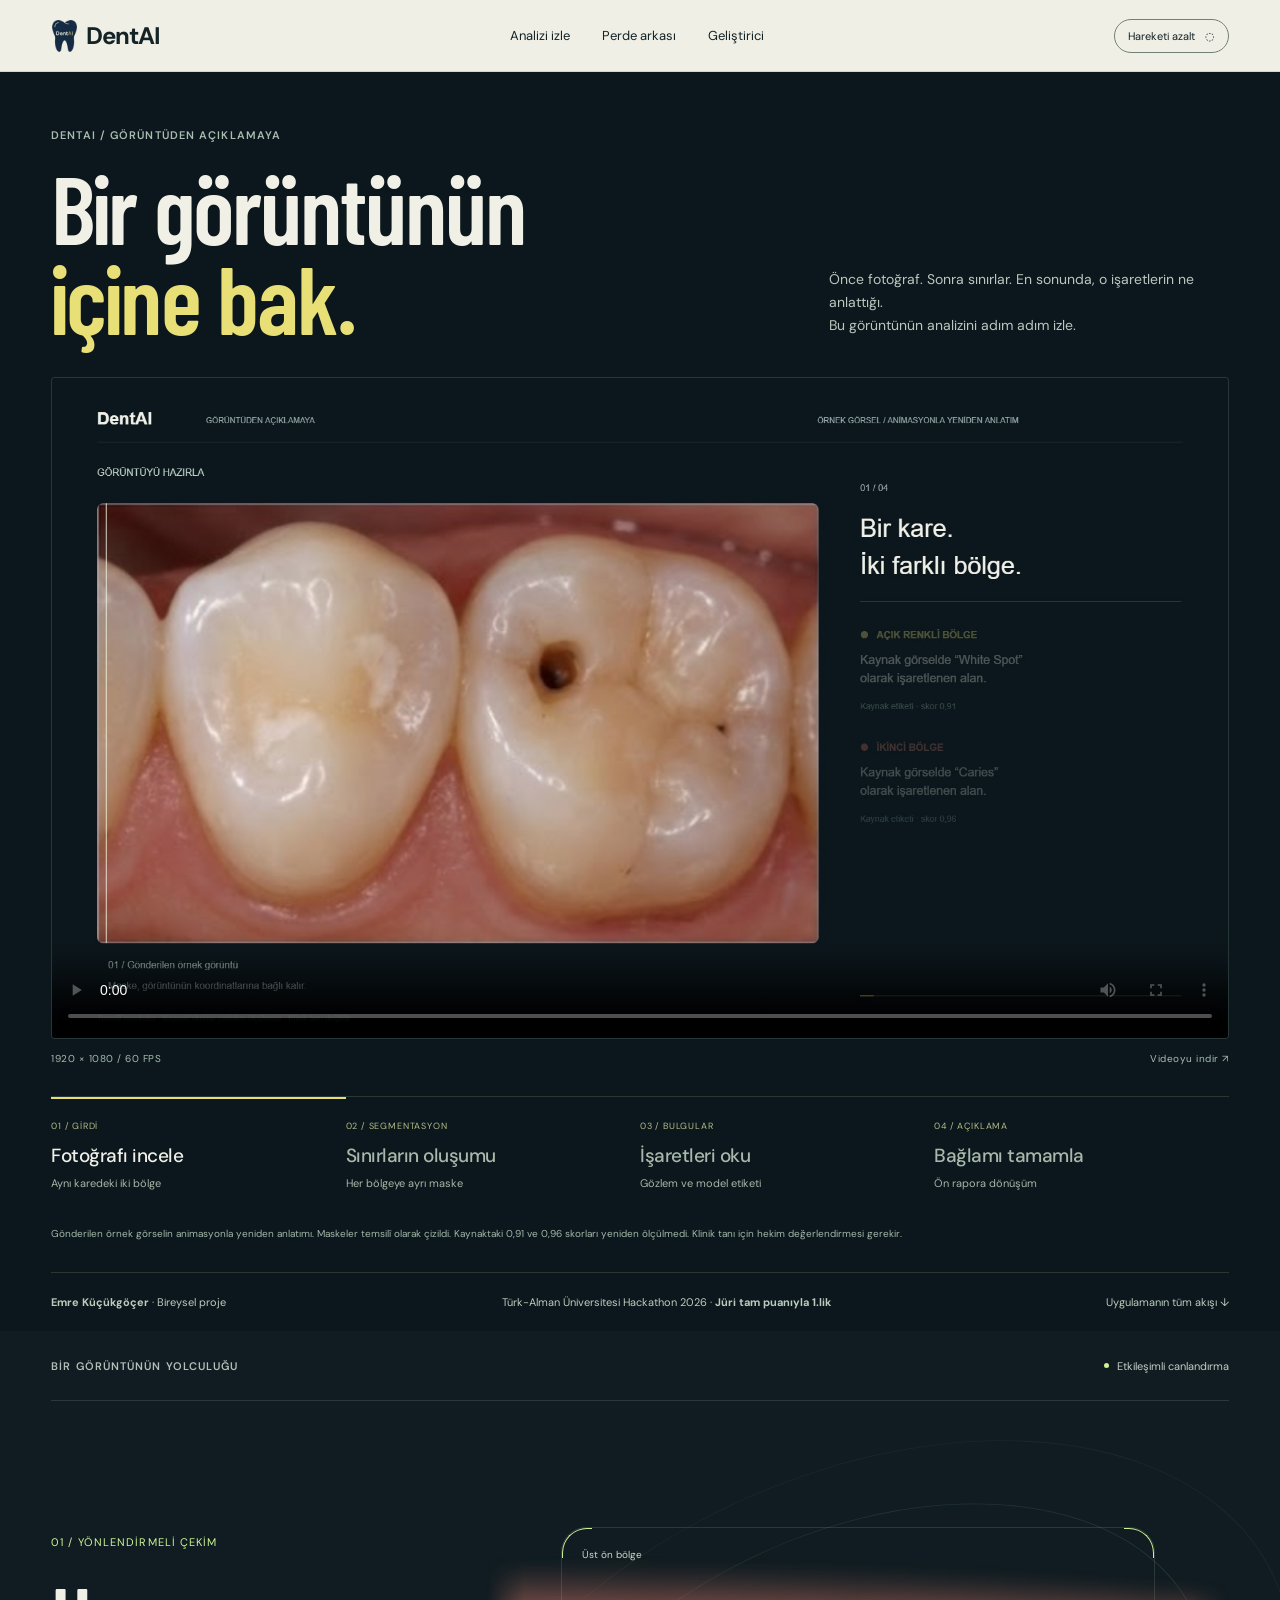
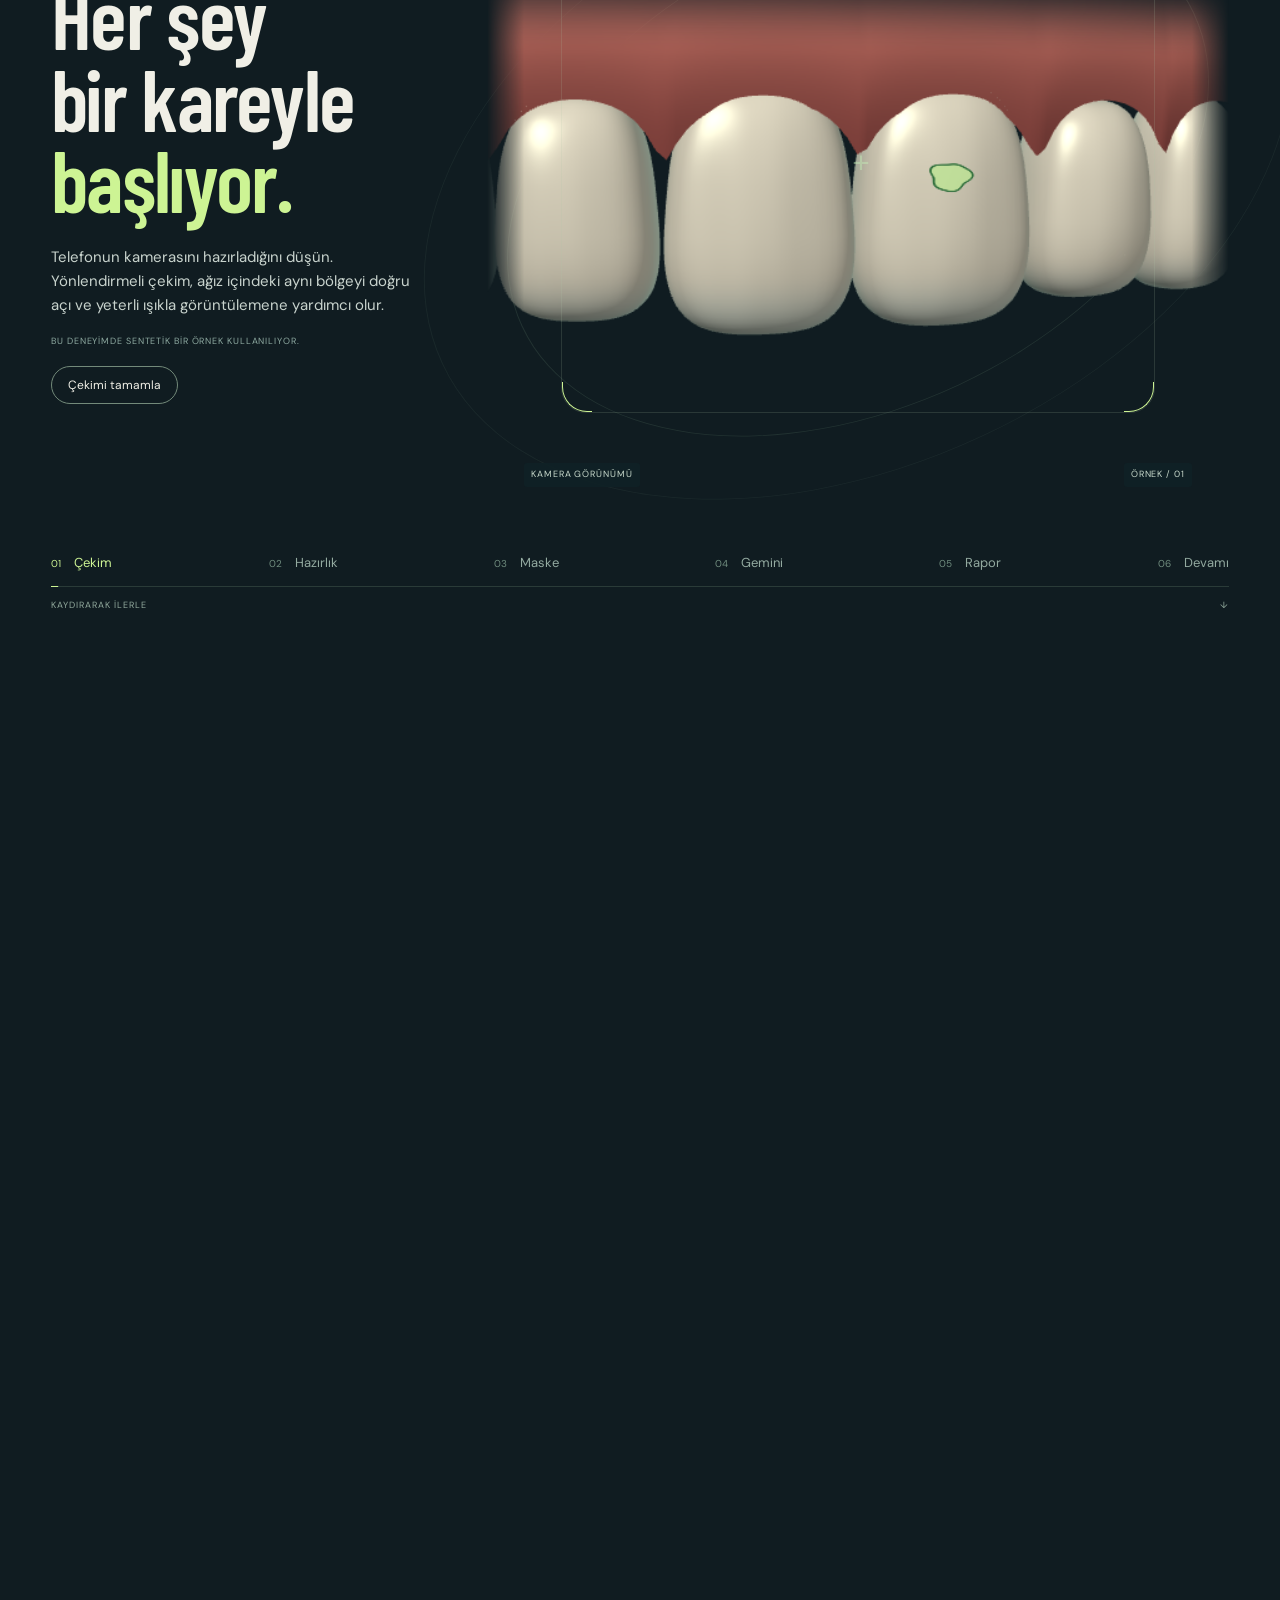
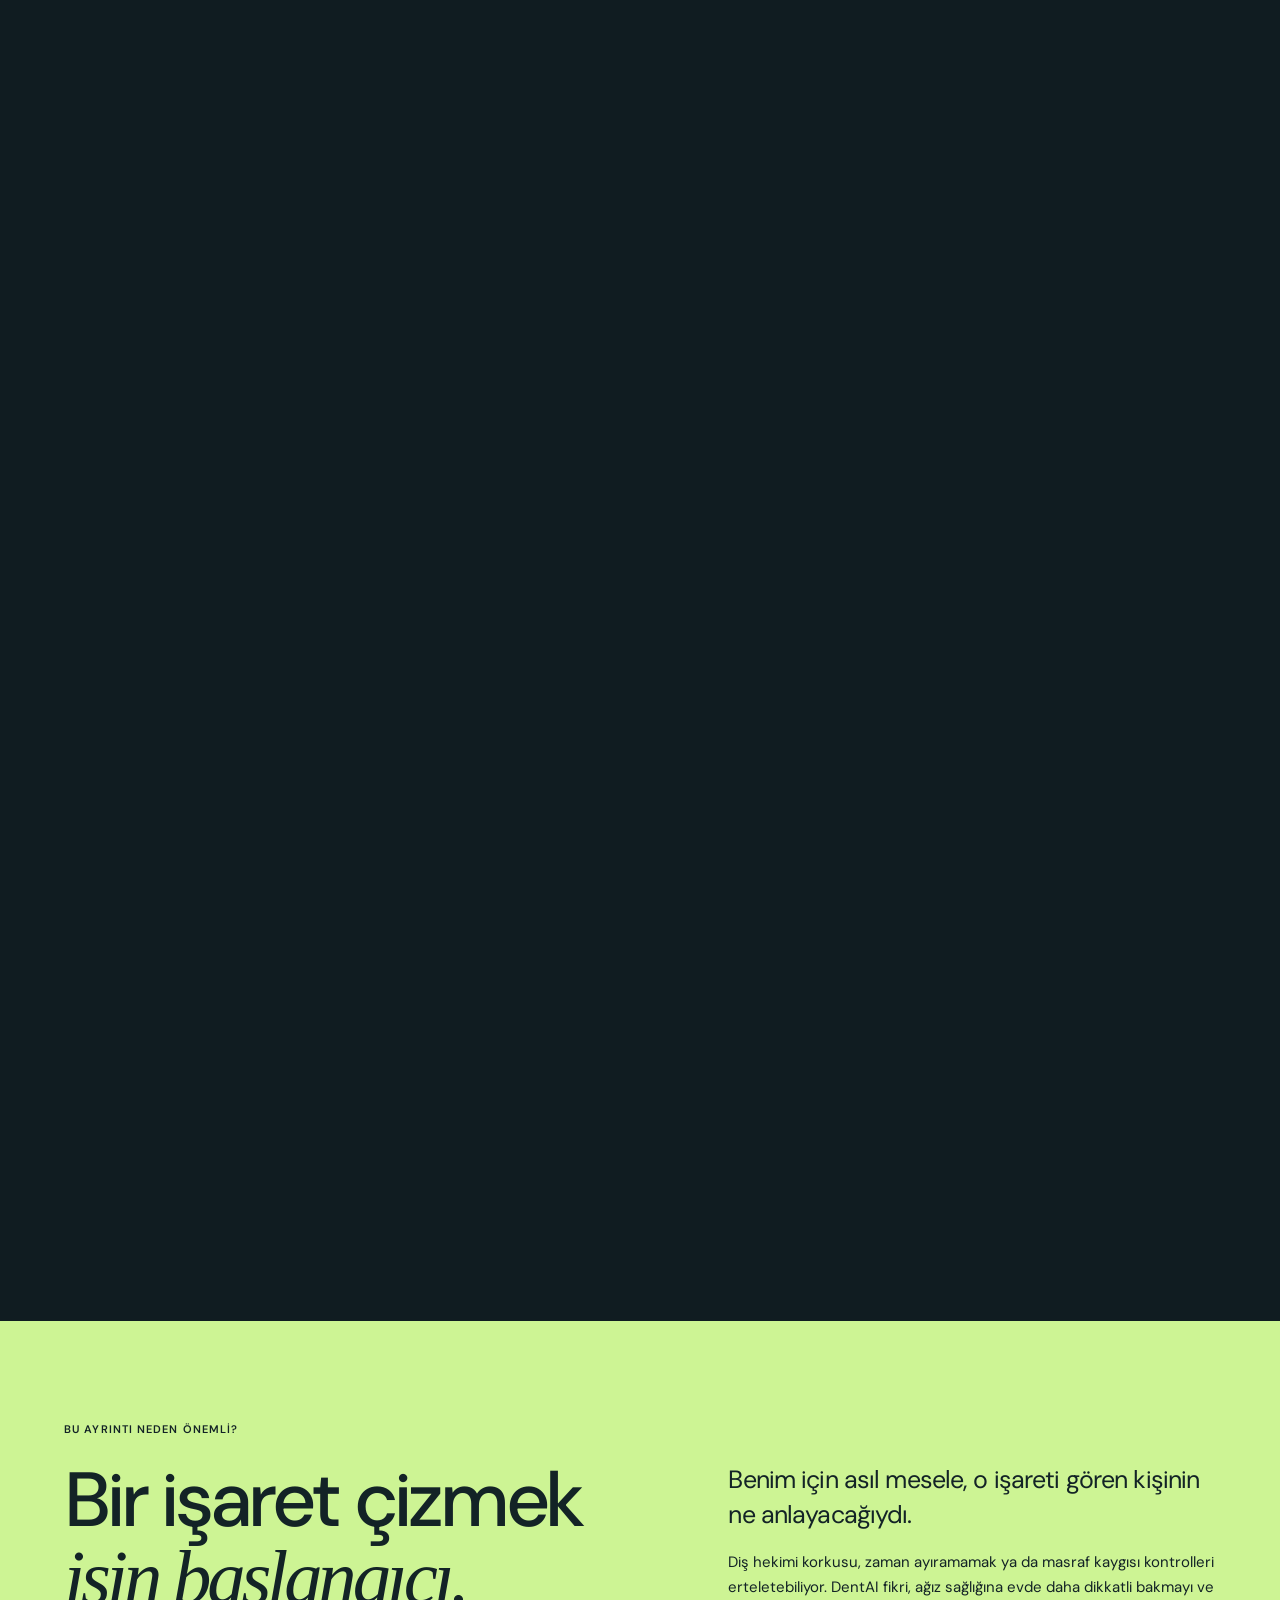
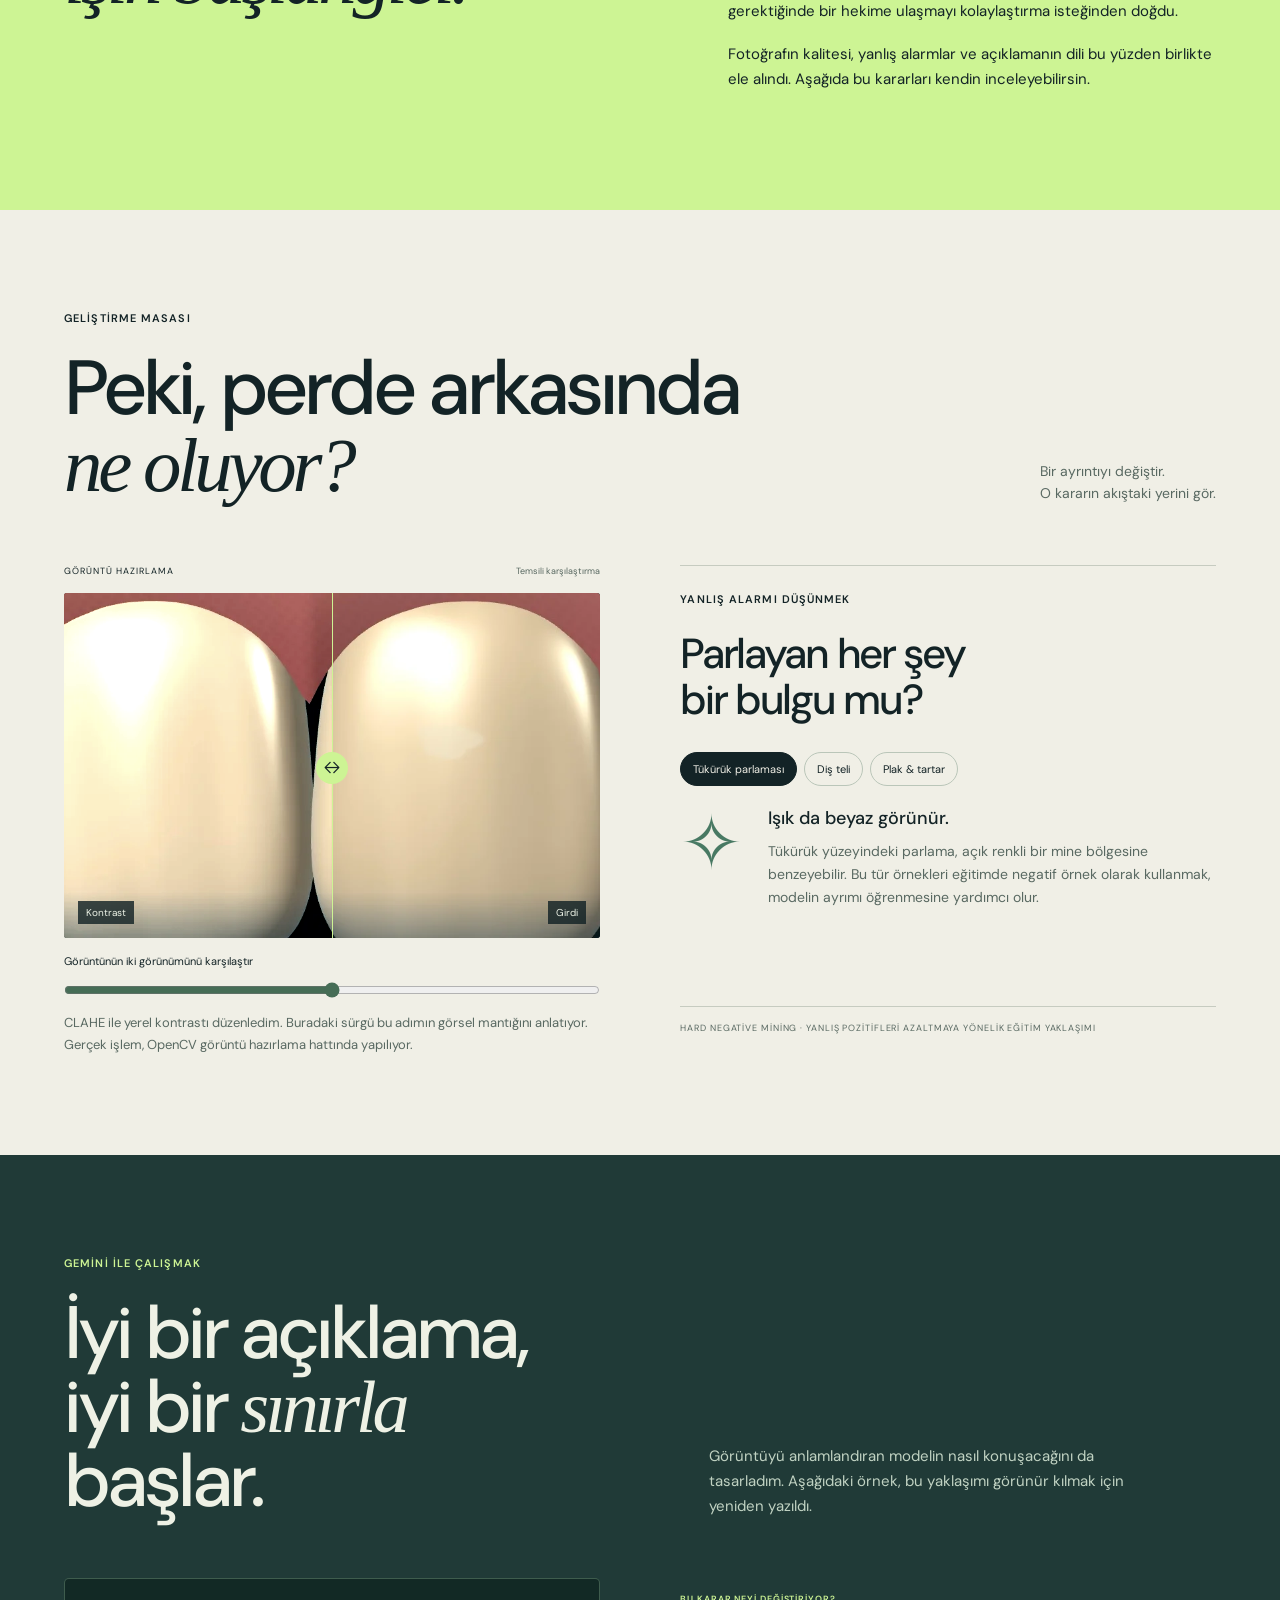
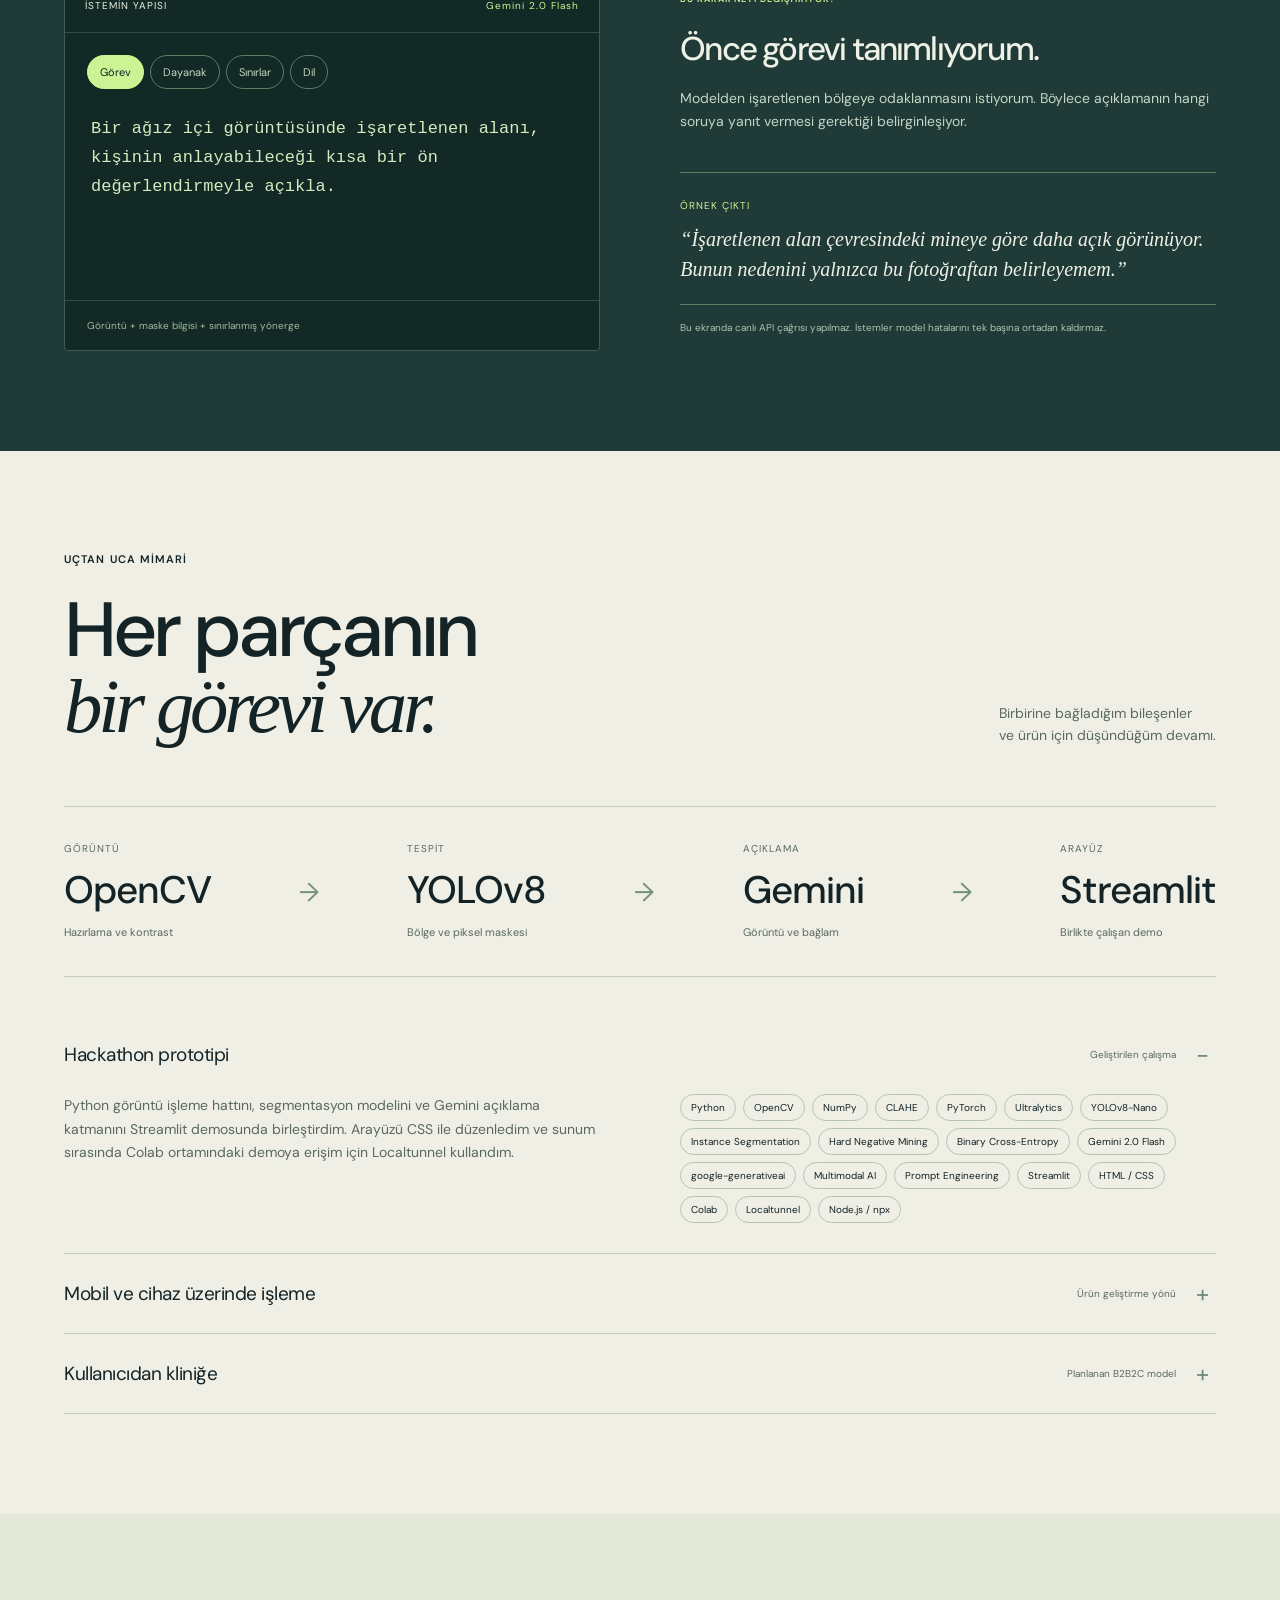
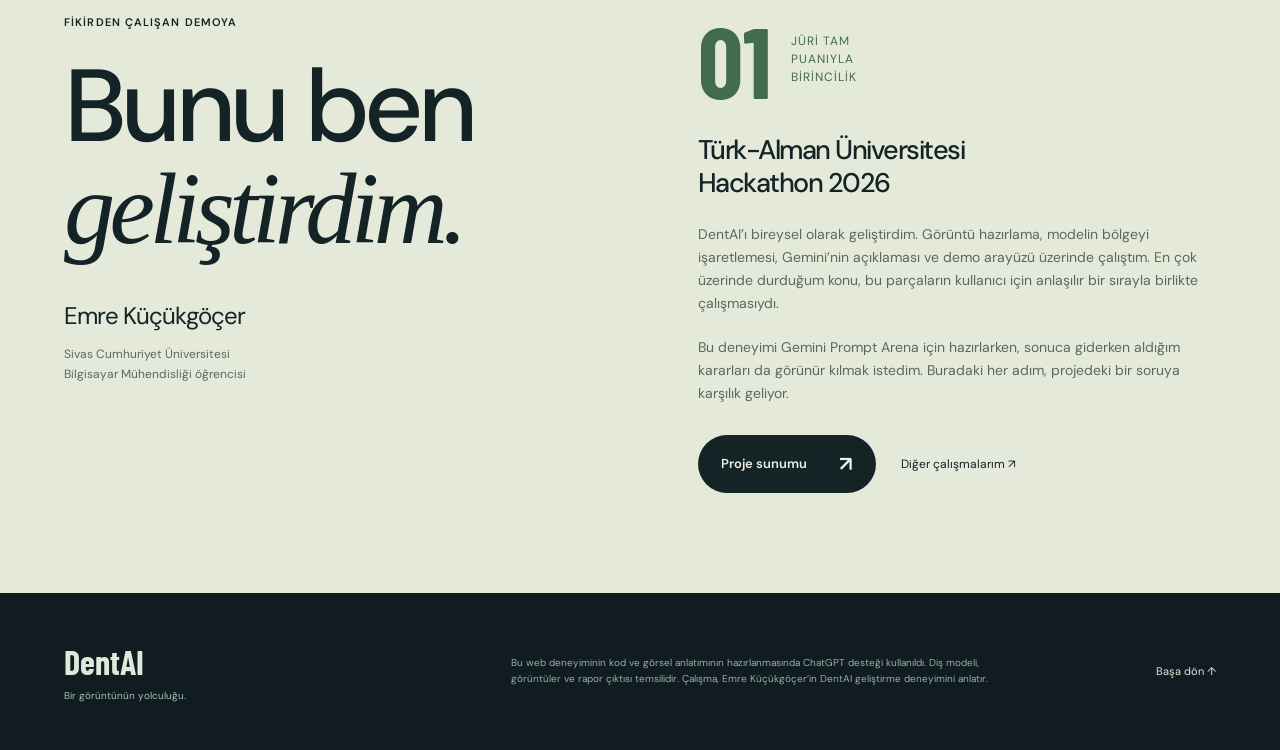
==== commit 1a0557d8: "Örnek görüntüye 1080p segmentasyon filmi ekle" ====
--- a/index.html
+++ b/index.html
@@ -29,7 +29,7 @@
         ></a
       >
       <nav aria-label="Ana menü">
-        <a href="#journey">Deneyim</a><a href="#lab">Perde arkası</a
+        <a href="#analysis">Analizi izle</a><a href="#lab">Perde arkası</a
         ><a href="#creator">Geliştirici</a>
       </nav>
       <button
@@ -41,49 +41,77 @@
       </button>
     </header>
     <main>
-      <section class="opening" id="top">
-        <div class="opening-top">
-          <span>Emre Küçükgöçer / Bireysel proje</span
-          ><span>Gemini Prompt Arena · Çalışma sunumu</span>
-        </div>
-        <div class="opening-title">
-          <h1>DENT<span>AI</span></h1>
-          <div class="lens" aria-hidden="true">
-            <img
-              src="assets/model.webp"
-              width="1280"
-              height="720"
-              alt=""
-            /><span class="lens-ring"></span
-            ><span class="lens-mark">DA / 01</span>
-          </div>
-        </div>
-        <div class="opening-bottom">
-          <div>
-            <p class="eyebrow">Ağız sağlığına daha yakından bak.</p>
-            <h2>Küçük bir ayrıntı.<br />Üzerinde düşünmeye değer.</h2>
-          </div>
-          <div class="opening-intro">
-            <p>
-              Bir fotoğraftaki işaret, anlaşılır bir açıklamaya nasıl dönüşür?
-              DentAI’ı geliştirirken sorduğum soruları ve bulduğum çözümleri tek
-              bir örnekte bir araya getirdim.
-            </p>
-            <a class="button dark" href="#journey"
-              >Yolculuğu başlat <span>↘</span></a
+      <section class="analysis-cinema" id="top">
+        <div class="cinema-heading">
+          <div>
+            <span class="eyebrow">DentAI / Görüntüden açıklamaya</span>
+            <h1>Bir görüntünün<br /><em>içine bak.</em></h1>
+          </div>
+          <p>
+            Önce fotoğraf. Sonra sınırlar. En sonunda, o işaretlerin ne
+            anlattığı.<br />Bu görüntünün analizini adım adım izle.
+          </p>
+        </div>
+        <div class="film-shell" id="analysis">
+          <video
+            id="analysis-film"
+            controls
+            playsinline
+            preload="metadata"
+            poster="assets/segmentation-poster.jpg"
+            width="1920"
+            height="1080"
+            aria-label="DentAI örnek görüntü üzerinde segmentasyon ve açıklama animasyonu"
+          >
+            <source
+              src="assets/DentAI-segmentation-1080p60.mp4"
+              type="video/mp4"
+            />
+            <track
+              src="assets/analysis-tr.vtt"
+              kind="captions"
+              srclang="tr"
+              label="Türkçe açıklamalar"
+            />
+          </video>
+          <div class="film-meta">
+            <span>1920 × 1080 / 60 FPS</span
+            ><a href="assets/DentAI-segmentation-1080p60.mp4" download
+              >Videoyu indir ↗</a
             >
           </div>
         </div>
-        <div class="achievement">
-          <span class="star" aria-hidden="true">✳</span>
-          <p>
-            <b>Türk-Alman Üniversitesi Hackathon 2026</b
-            ><span>Jüri tam puanıyla birincilik · Tek başıma geliştirdim.</span>
-          </p>
-          <a href="#creator">Projenin hikâyesi ↗</a>
-        </div>
-      </section>
-
+        <div class="film-chapters" role="group" aria-label="Video bölümleri">
+          <button data-time="0" aria-pressed="true">
+            <small>01 / GİRDİ</small><b>Fotoğrafı incele</b
+            ><span>Aynı karedeki iki bölge</span>
+          </button>
+          <button data-time="3" aria-pressed="false">
+            <small>02 / SEGMENTASYON</small><b>Sınırların oluşumu</b
+            ><span>Her bölgeye ayrı maske</span>
+          </button>
+          <button data-time="9" aria-pressed="false">
+            <small>03 / BULGULAR</small><b>İşaretleri oku</b
+            ><span>Gözlem ve model etiketi</span>
+          </button>
+          <button data-time="17" aria-pressed="false">
+            <small>04 / AÇIKLAMA</small><b>Bağlamı tamamla</b
+            ><span>Ön rapora dönüşüm</span>
+          </button>
+        </div>
+        <p class="film-disclosure">
+          Gönderilen örnek görselin animasyonla yeniden anlatımı. Maskeler
+          temsilî olarak çizildi. Kaynaktaki 0,91 ve 0,96 skorları yeniden
+          ölçülmedi. Klinik tanı için hekim değerlendirmesi gerekir.
+        </p>
+        <div class="cinema-byline">
+          <span><b>Emre Küçükgöçer</b> · Bireysel proje</span
+          ><span
+            >Türk-Alman Üniversitesi Hackathon 2026 ·
+            <b>Jüri tam puanıyla 1.lik</b></span
+          ><a href="#journey">Uygulamanın tüm akışı ↓</a>
+        </div>
+      </section>
       <section class="journey" id="journey" aria-label="DentAI çalışma akışı">
         <div class="journey-stage">
           <div class="stage-top">
--- a/src/style.css
+++ b/src/style.css
@@ -1876,3 +1876,175 @@
     margin: 6px 0;
   }
 }
+.surface-callout span {
+  background: #14272bef;
+  border: 1px solid #8dba7f66;
+  border-radius: 20px;
+  padding: 7px 10px;
+}
+.visual-label span {
+  background: #102126e8;
+  padding: 5px 7px;
+  border-radius: 3px;
+  color: #c9dacd;
+}
+.analysis-cinema {
+  background: #0b171c;
+  color: #f0f0e7;
+  padding: 55px 4vw 0;
+}
+.cinema-heading {
+  display: flex;
+  align-items: flex-end;
+  justify-content: space-between;
+  gap: 40px;
+  max-width: 1500px;
+  margin: 0 auto 35px;
+}
+.cinema-heading h1 {
+  font:
+    600 clamp(60px, 7.5vw, 120px) / 0.94 "Barlow Condensed",
+    sans-serif;
+  letter-spacing: -0.02em;
+}
+.cinema-heading h1 em {
+  font: inherit;
+  color: #e8df76;
+}
+.cinema-heading .eyebrow {
+  color: #aabdb1;
+  margin-bottom: 18px;
+}
+.cinema-heading > p {
+  font-size: 14px;
+  max-width: 400px;
+  color: #bac7bf;
+  padding-bottom: 5px;
+}
+.film-shell {
+  max-width: 1500px;
+  margin: auto;
+  scroll-margin-top: 15px;
+}
+.film-shell video {
+  width: 100%;
+  height: auto;
+  display: block;
+  border: 1px solid #667e704d;
+  border-radius: 4px;
+  background: #0b171c;
+  aspect-ratio: 16/9;
+}
+.film-meta {
+  display: flex;
+  justify-content: space-between;
+  padding: 13px 0;
+  color: #a9bbaf;
+  font-size: 10px;
+  letter-spacing: 0.05em;
+}
+.film-chapters {
+  max-width: 1500px;
+  display: grid;
+  grid-template-columns: repeat(4, 1fr);
+  margin: 18px auto 0;
+  border-top: 1px solid #607c6855;
+}
+.film-chapters button {
+  background: transparent;
+  border: 0;
+  border-top: 2px solid transparent;
+  color: #a8b9ab;
+  text-align: left;
+  padding: 21px 15px 21px 0;
+}
+.film-chapters [aria-pressed="true"] {
+  border-color: #e8df76;
+  color: #f0f0e7;
+}
+.film-chapters small {
+  display: block;
+  font-size: 9px;
+  letter-spacing: 0.09em;
+  color: #b5bd88;
+}
+.film-chapters b {
+  font-weight: 500;
+  display: block;
+  font-size: 19px;
+  margin-top: 11px;
+  letter-spacing: -0.5px;
+}
+.film-chapters span {
+  display: block;
+  font-size: 11px;
+  margin-top: 8px;
+  color: #a4b5a7;
+}
+.film-disclosure {
+  max-width: 1500px;
+  margin: 14px auto 30px;
+  font-size: 10px;
+  color: #a2b6a8;
+  line-height: 1.7;
+}
+.cinema-byline {
+  border-top: 1px solid #607c6855;
+  display: flex;
+  gap: 25px;
+  justify-content: space-between;
+  align-items: center;
+  max-width: 1500px;
+  margin: auto;
+  padding: 22px 0;
+  font-size: 11px;
+  color: #baccbd;
+}
+@media (max-width: 700px) {
+  .analysis-cinema {
+    padding: 30px 5% 0;
+  }
+  .cinema-heading {
+    display: block;
+    margin-bottom: 25px;
+  }
+  .cinema-heading h1 {
+    font-size: 65px;
+  }
+  .cinema-heading > p {
+    font-size: 12px;
+    margin-top: 24px;
+  }
+  .cinema-heading .eyebrow {
+    font-size: 9px;
+  }
+  .film-chapters {
+    grid-template-columns: repeat(2, 1fr);
+    gap: 0 12px;
+  }
+  .film-chapters button {
+    padding: 15px 3px 18px 0;
+  }
+  .film-chapters b {
+    font-size: 16px;
+    margin-top: 8px;
+  }
+  .film-chapters small {
+    font-size: 8px;
+  }
+  .film-chapters span {
+    font-size: 10px;
+  }
+  .film-meta {
+    font-size: 8px;
+  }
+  .cinema-byline {
+    flex-direction: column;
+    align-items: flex-start;
+    gap: 8px;
+    font-size: 10px;
+  }
+  .film-disclosure {
+    font-size: 9px;
+  }
+}
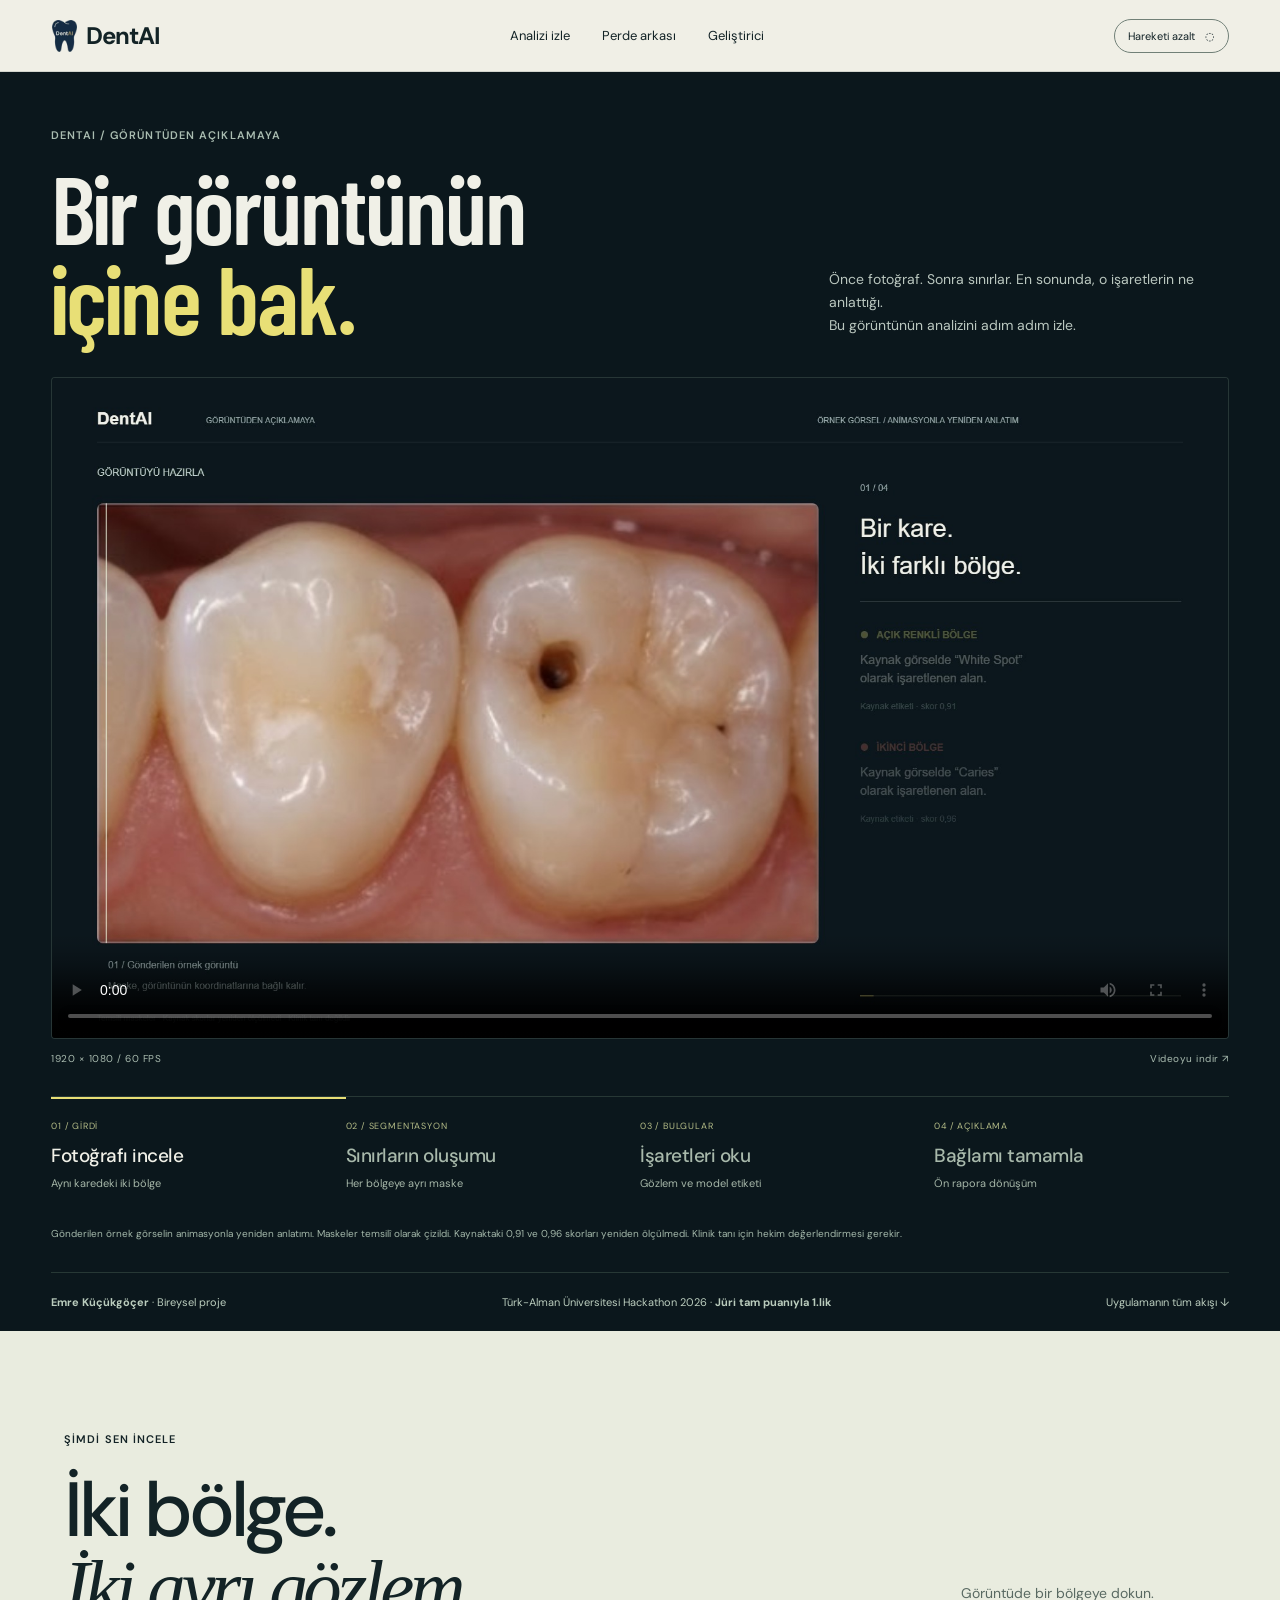
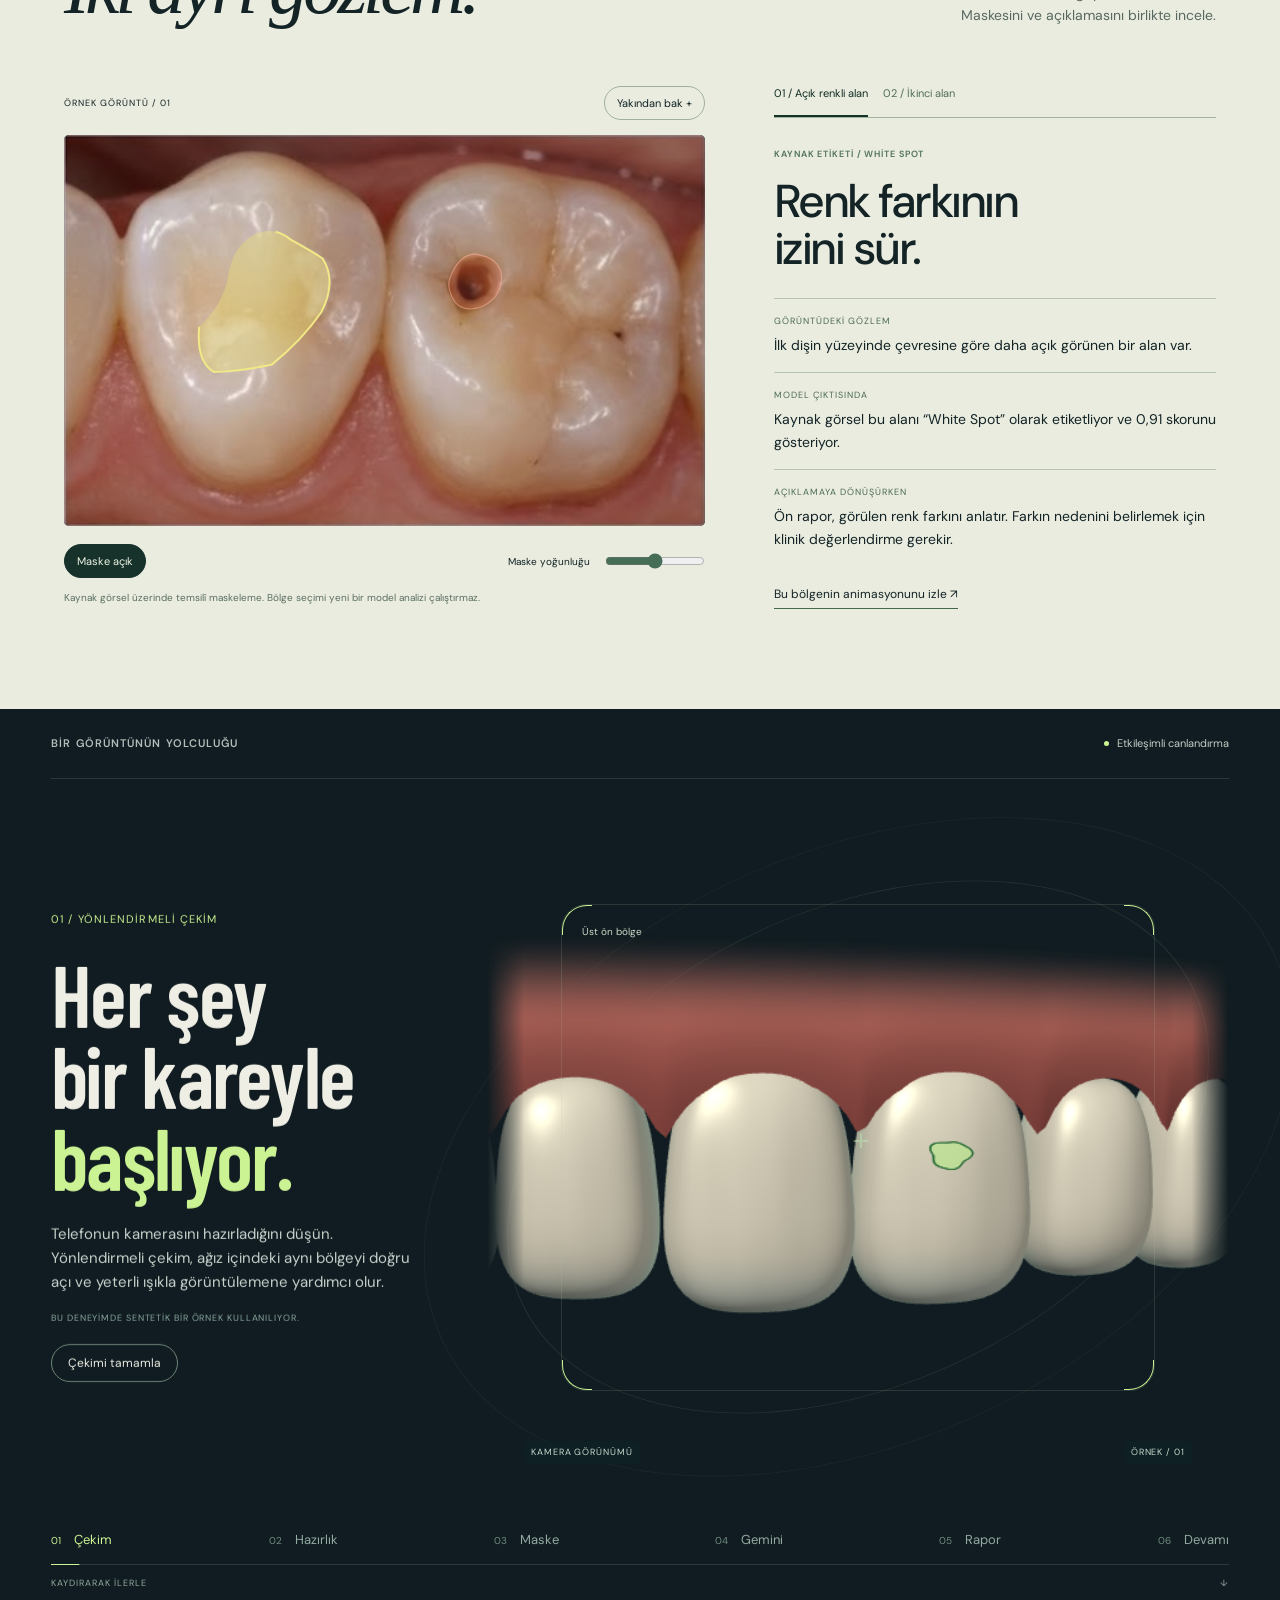
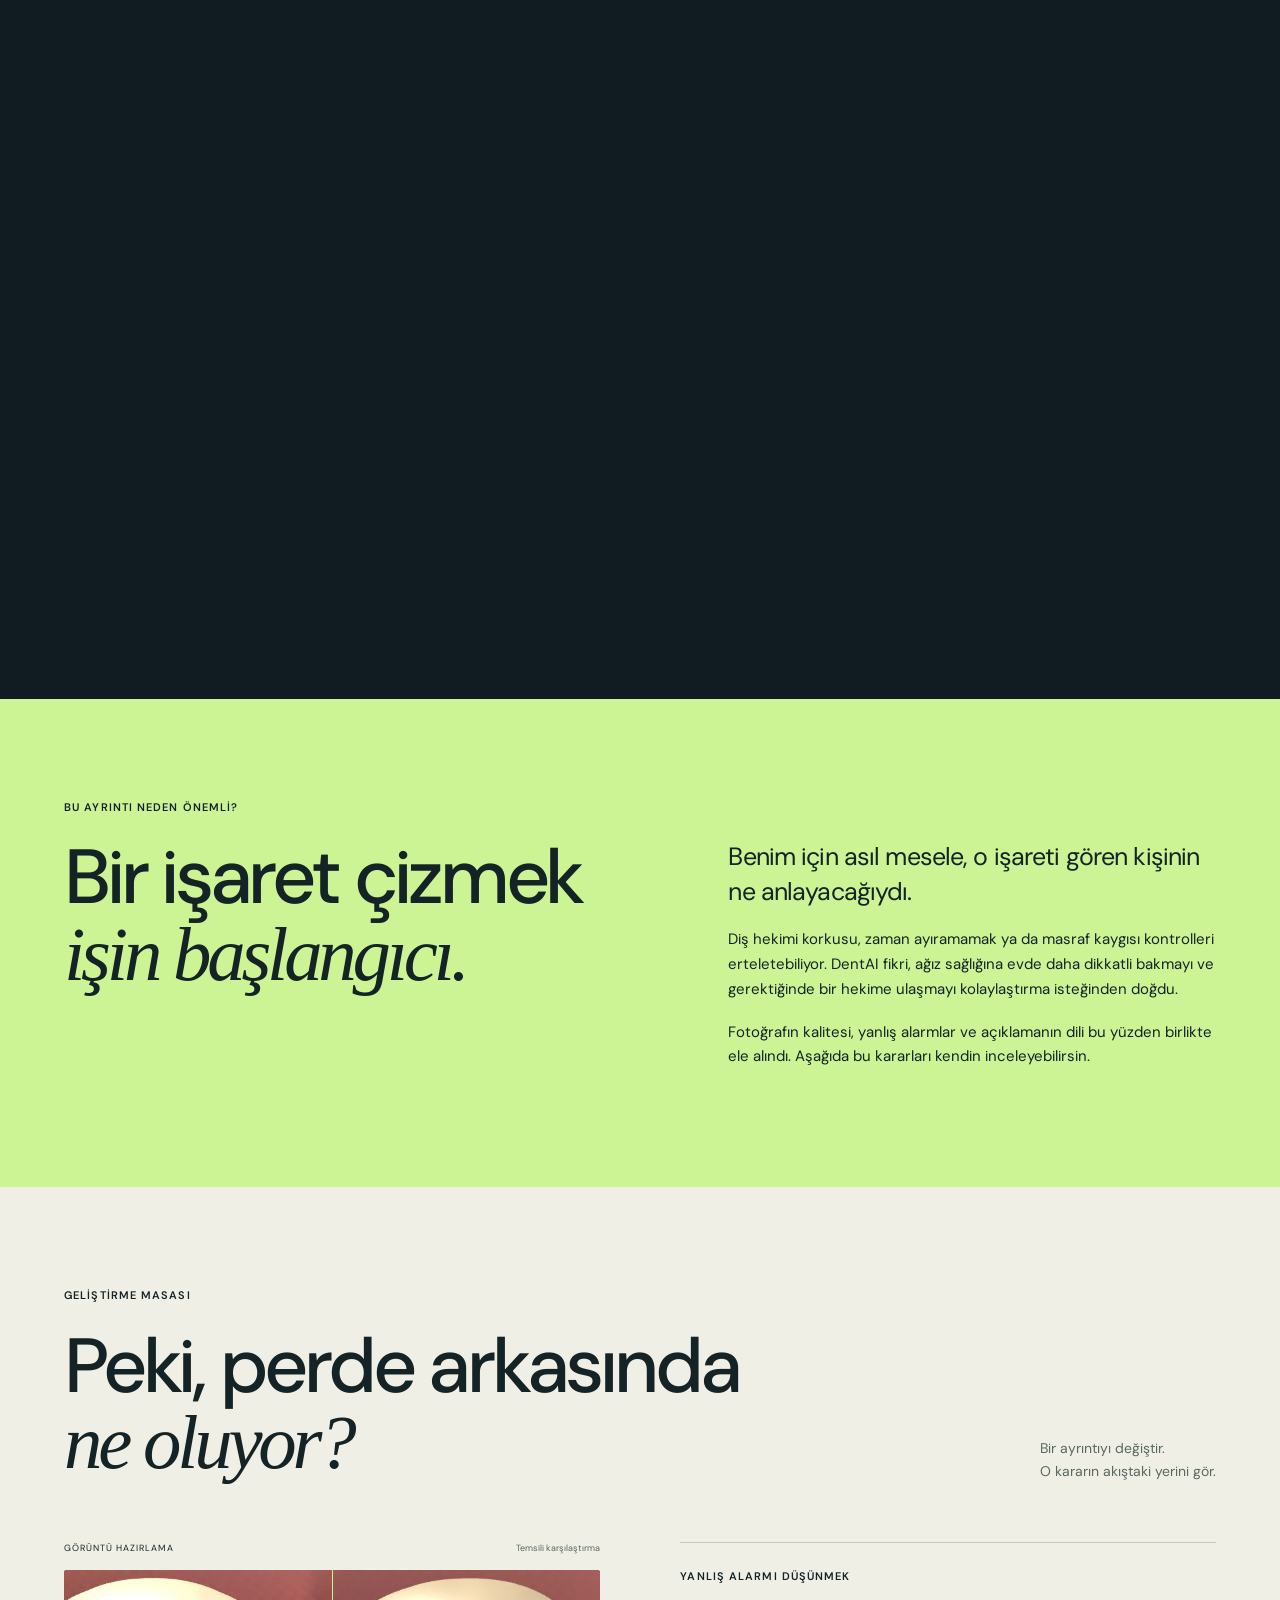
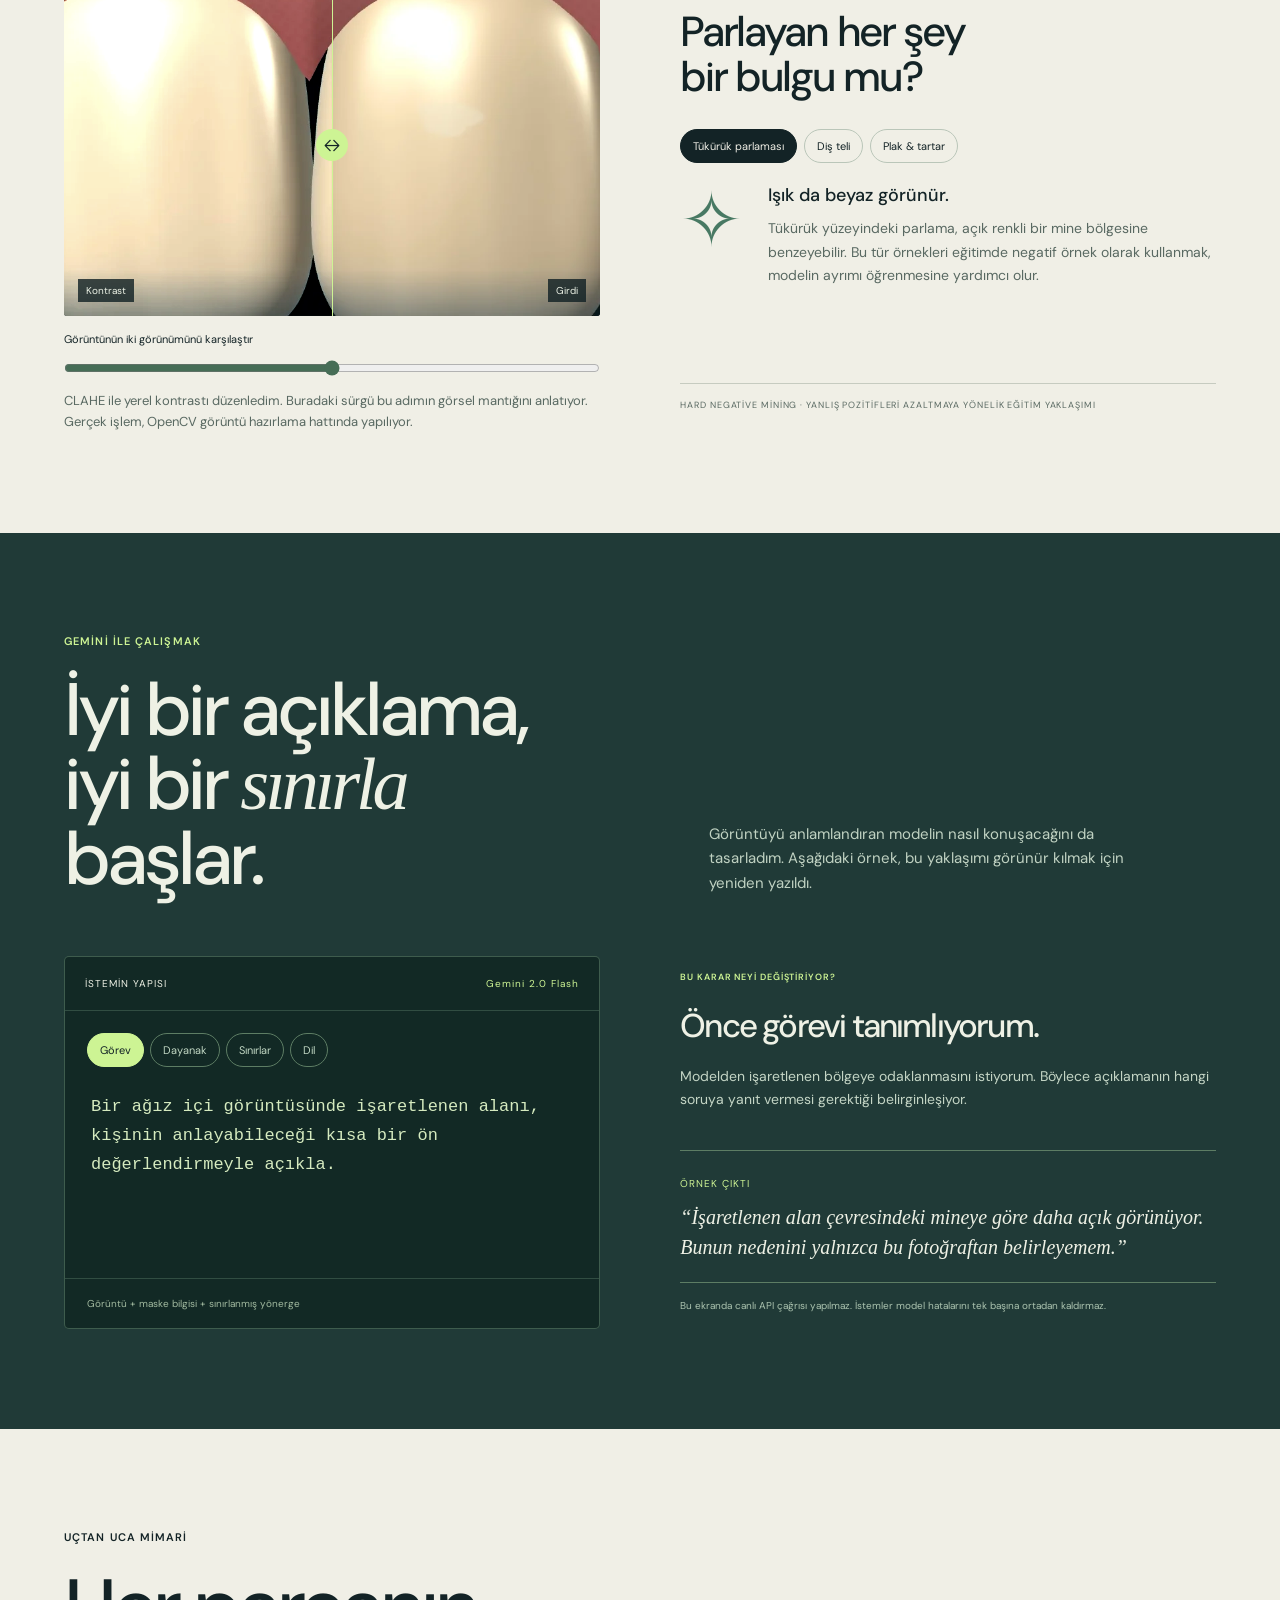
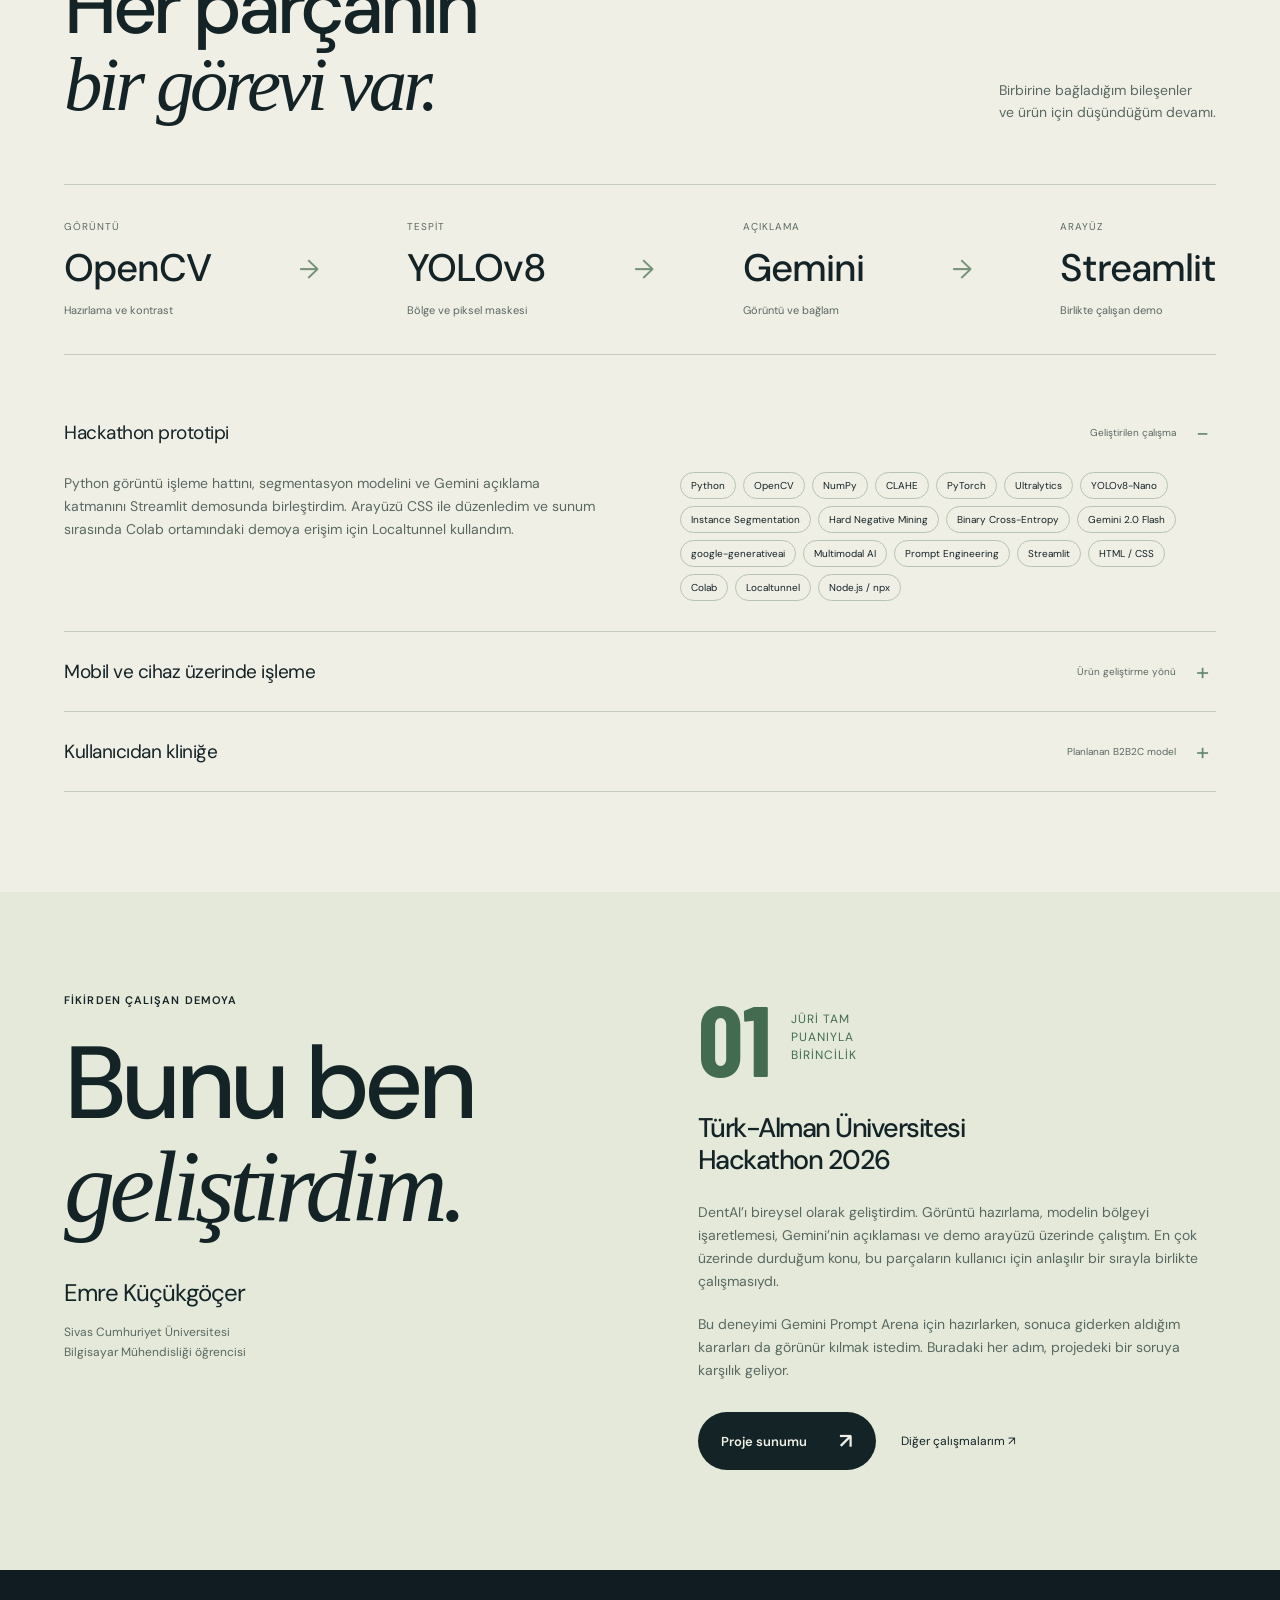
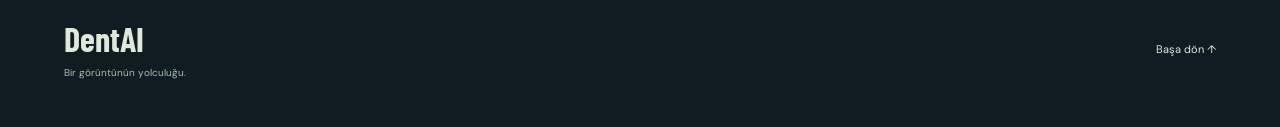
==== commit f02022c7: "Bulguları fotoğraf üzerinde incelemeyi ekle" ====
--- a/index.html
+++ b/index.html
@@ -112,6 +112,134 @@
           ><a href="#journey">Uygulamanın tüm akışı ↓</a>
         </div>
       </section>
+      <section class="evidence section-shell" id="evidence">
+        <div class="section-heading">
+          <div>
+            <span class="eyebrow">Şimdi sen incele</span>
+            <h2>İki bölge.<br /><em>İki ayrı gözlem.</em></h2>
+          </div>
+          <p>
+            Görüntüde bir bölgeye dokun.<br />Maskesini ve açıklamasını birlikte
+            incele.
+          </p>
+        </div>
+        <div class="evidence-layout">
+          <div class="evidence-workspace">
+            <div class="evidence-toolbar">
+              <span>ÖRNEK GÖRÜNTÜ / 01</span
+              ><button id="evidence-zoom" aria-pressed="false">
+                Yakından bak +
+              </button>
+            </div>
+            <svg
+              class="evidence-image"
+              viewBox="0 0 441 269"
+              role="group"
+              aria-label="İki bölgenin seçilebildiği örnek ağız içi görüntü"
+            >
+              <defs>
+                <clipPath id="evidence-clip">
+                  <rect width="441" height="269" />
+                </clipPath>
+              </defs>
+              <g clip-path="url(#evidence-clip)">
+                <g class="evidence-camera">
+                  <image
+                    href="assets/segmentation-reference.png"
+                    x="-20"
+                    y="-105"
+                    width="950"
+                    height="513"
+                  />
+                  <g class="evidence-masks">
+                    <path
+                      class="evidence-region selected"
+                      data-region="0"
+                      role="button"
+                      tabindex="0"
+                      aria-label="Açık renkli bölgeyi incele"
+                      aria-pressed="true"
+                      pathLength="1"
+                      d="M93 132 Q91 156 103 163 Q120 163 143 158 Q164 141 177 122 Q188 101 178 85 Q169 79 156 72 Q144 62 130 69 Q116 77 113 97 Q110 116 93 132Z"
+                    />
+                    <path
+                      class="evidence-region"
+                      data-region="1"
+                      role="button"
+                      tabindex="0"
+                      aria-label="İkinci bölgeyi incele"
+                      aria-pressed="false"
+                      pathLength="1"
+                      d="M267 95 Q273 82 283 82 Q299 84 301 96 Q302 111 288 118 Q271 124 266 109 Q263 102 267 95Z"
+                    />
+                  </g>
+                </g>
+              </g>
+            </svg>
+            <div class="evidence-controls">
+              <button id="evidence-mask" aria-pressed="true">Maske açık</button
+              ><label for="mask-strength"
+                >Maske yoğunluğu
+                <input
+                  id="mask-strength"
+                  type="range"
+                  min="10"
+                  max="70"
+                  value="40"
+              /></label>
+            </div>
+            <small
+              >Kaynak görsel üzerinde temsilî maskeleme. Bölge seçimi yeni bir
+              model analizi çalıştırmaz.</small
+            >
+          </div>
+          <div class="evidence-reading">
+            <div
+              class="region-options"
+              role="group"
+              aria-label="İncelenecek bölge"
+            >
+              <button data-find="0" aria-pressed="true">
+                01 / Açık renkli alan</button
+              ><button data-find="1" aria-pressed="false">
+                02 / İkinci alan
+              </button>
+            </div>
+            <div class="finding-text" aria-live="polite" aria-atomic="true">
+              <span class="eyebrow" id="finding-label"
+                >Kaynak etiketi / White Spot</span
+              >
+              <h3 id="finding-title">Renk farkının<br />izini sür.</h3>
+              <dl>
+                <div>
+                  <dt>Görüntüdeki gözlem</dt>
+                  <dd id="finding-observation">
+                    İlk dişin yüzeyinde çevresine göre daha açık görünen bir
+                    alan var.
+                  </dd>
+                </div>
+                <div>
+                  <dt>Model çıktısında</dt>
+                  <dd id="finding-model">
+                    Kaynak görsel bu alanı “White Spot” olarak etiketliyor ve
+                    0,91 skorunu gösteriyor.
+                  </dd>
+                </div>
+                <div>
+                  <dt>Açıklamaya dönüşürken</dt>
+                  <dd id="finding-meaning">
+                    Ön rapor, görülen renk farkını anlatır. Farkın nedenini
+                    belirlemek için klinik değerlendirme gerekir.
+                  </dd>
+                </div>
+              </dl>
+            </div>
+            <button class="evidence-film-link">
+              Bu bölgenin animasyonunu izle ↗
+            </button>
+          </div>
+        </div>
+      </section>
       <section class="journey" id="journey" aria-label="DentAI çalışma akışı">
         <div class="journey-stage">
           <div class="stage-top">
@@ -535,12 +663,7 @@
         <div class="footer-brand">
           DentAI<span>Bir görüntünün yolculuğu.</span>
         </div>
-        <p>
-          Bu web deneyiminin kod ve görsel anlatımının hazırlanmasında ChatGPT
-          desteği kullanıldı. Diş modeli, görüntüler ve rapor çıktısı
-          temsilidir. Çalışma, Emre Küçükgöçer’in DentAI geliştirme deneyimini
-          anlatır.
-        </p>
+
         <a href="#top">Başa dön ↑</a>
       </footer>
     </main>
--- a/src/style.css
+++ b/src/style.css
@@ -2048,3 +2048,202 @@
     font-size: 9px;
   }
 }
+.evidence {
+  background: #e9ecdf;
+}
+.evidence-layout {
+  display: grid;
+  grid-template-columns: minmax(0, 1.45fr) minmax(0, 1fr);
+  gap: 6%;
+  align-items: start;
+}
+.evidence-toolbar {
+  display: flex;
+  align-items: center;
+  justify-content: space-between;
+  margin-bottom: 15px;
+  font-size: 9px;
+  letter-spacing: 1px;
+}
+.evidence-toolbar button,
+.evidence-controls button {
+  border: 1px solid #a1b19e;
+  border-radius: 25px;
+  padding: 9px 12px;
+  font-size: 11px;
+  background: transparent;
+}
+.evidence-toolbar [aria-pressed="true"],
+.evidence-controls [aria-pressed="true"] {
+  background: #16322b;
+  color: #edf4e4;
+  border-color: #16322b;
+}
+.evidence-image {
+  display: block;
+  width: 100%;
+  height: auto;
+  background: #132326;
+  border-radius: 5px;
+  overflow: hidden;
+}
+.evidence-region {
+  fill: #e8df76;
+  fill-opacity: var(--mask-strength, 0.4);
+  stroke: #f1e887;
+  stroke-width: 1.1;
+  cursor: pointer;
+  opacity: 0.6;
+  transition:
+    opacity 0.3s,
+    fill-opacity 0.3s;
+  vector-effect: non-scaling-stroke;
+}
+.evidence-region[data-region="1"] {
+  fill: #ed7159;
+  stroke: #fbaf97;
+}
+.evidence-region.selected {
+  opacity: 1;
+  stroke-width: 2;
+  stroke-dasharray: 1;
+  animation: trace-region 0.8s ease-out both;
+}
+.evidence-region:focus-visible {
+  outline: none;
+  stroke: white;
+  stroke-width: 3;
+}
+.evidence-masks.mask-hidden .evidence-region {
+  fill-opacity: 0;
+  stroke-opacity: 0.3;
+}
+.evidence-masks.mask-hidden .evidence-region.selected {
+  stroke-opacity: 0.8;
+}
+.evidence-controls {
+  display: flex;
+  align-items: center;
+  justify-content: space-between;
+  gap: 20px;
+  margin: 18px 0 12px;
+}
+.evidence-controls label {
+  font-size: 10px;
+  display: flex;
+  align-items: center;
+  gap: 15px;
+}
+.evidence-controls input {
+  width: 100px;
+  margin: 0;
+}
+.evidence-workspace > small {
+  font-size: 10px;
+  color: #5d7064;
+  line-height: 1.6;
+  display: block;
+}
+.region-options {
+  display: flex;
+  gap: 15px;
+  border-bottom: 1px solid #a2b39e;
+  margin-bottom: 30px;
+}
+.region-options button {
+  border: 0;
+  border-bottom: 2px solid transparent;
+  background: transparent;
+  padding: 0 0 15px;
+  font-size: 11px;
+  color: #536d58;
+}
+.region-options [aria-pressed="true"] {
+  color: #132e25;
+  border-color: #16332a;
+}
+.finding-text h3 {
+  font-size: clamp(32px, 3.6vw, 48px);
+  line-height: 1.02;
+  margin: 16px 0 26px;
+}
+.finding-text .eyebrow {
+  font-size: 9px;
+  color: #50715a;
+  margin-bottom: 0;
+}
+.finding-text dl {
+  margin: 0;
+}
+.finding-text dl > div {
+  border-top: 1px solid #b6c3ad;
+  padding: 16px 0;
+}
+.finding-text dt {
+  font-size: 9px;
+  text-transform: uppercase;
+  letter-spacing: 1px;
+  color: #4b6a51;
+  margin-bottom: 7px;
+}
+.finding-text dd {
+  margin: 0;
+  font-size: 14px;
+  line-height: 1.6;
+}
+.evidence-film-link {
+  margin-top: 20px;
+  background: none;
+  border: 0;
+  border-bottom: 1px solid #456849;
+  padding: 0 0 6px;
+  font-size: 12px;
+}
+footer.section-shell {
+  grid-template-columns: 1fr auto;
+}
+@keyframes trace-region {
+  from {
+    stroke-dashoffset: 1;
+  }
+  to {
+    stroke-dashoffset: 0;
+  }
+}
+@media (max-width: 700px) {
+  .evidence-layout {
+    grid-template-columns: minmax(0, 1fr);
+    gap: 30px;
+  }
+  .evidence-controls {
+    gap: 10px;
+  }
+  .evidence-controls label {
+    font-size: 9px;
+    gap: 8px;
+  }
+  .evidence-controls input {
+    width: 82px;
+  }
+  .finding-text h3 {
+    font-size: 39px;
+  }
+  .finding-text dd {
+    font-size: 13px;
+  }
+  .region-options {
+    margin-bottom: 22px;
+  }
+  footer.section-shell {
+    grid-template-columns: 1fr;
+    gap: 20px;
+  }
+}
+@media (prefers-reduced-motion: reduce) {
+  .evidence-region.selected {
+    stroke-dashoffset: 0;
+  }
+}
+.reduce-motion .evidence-region.selected {
+  stroke-dashoffset: 0;
+}
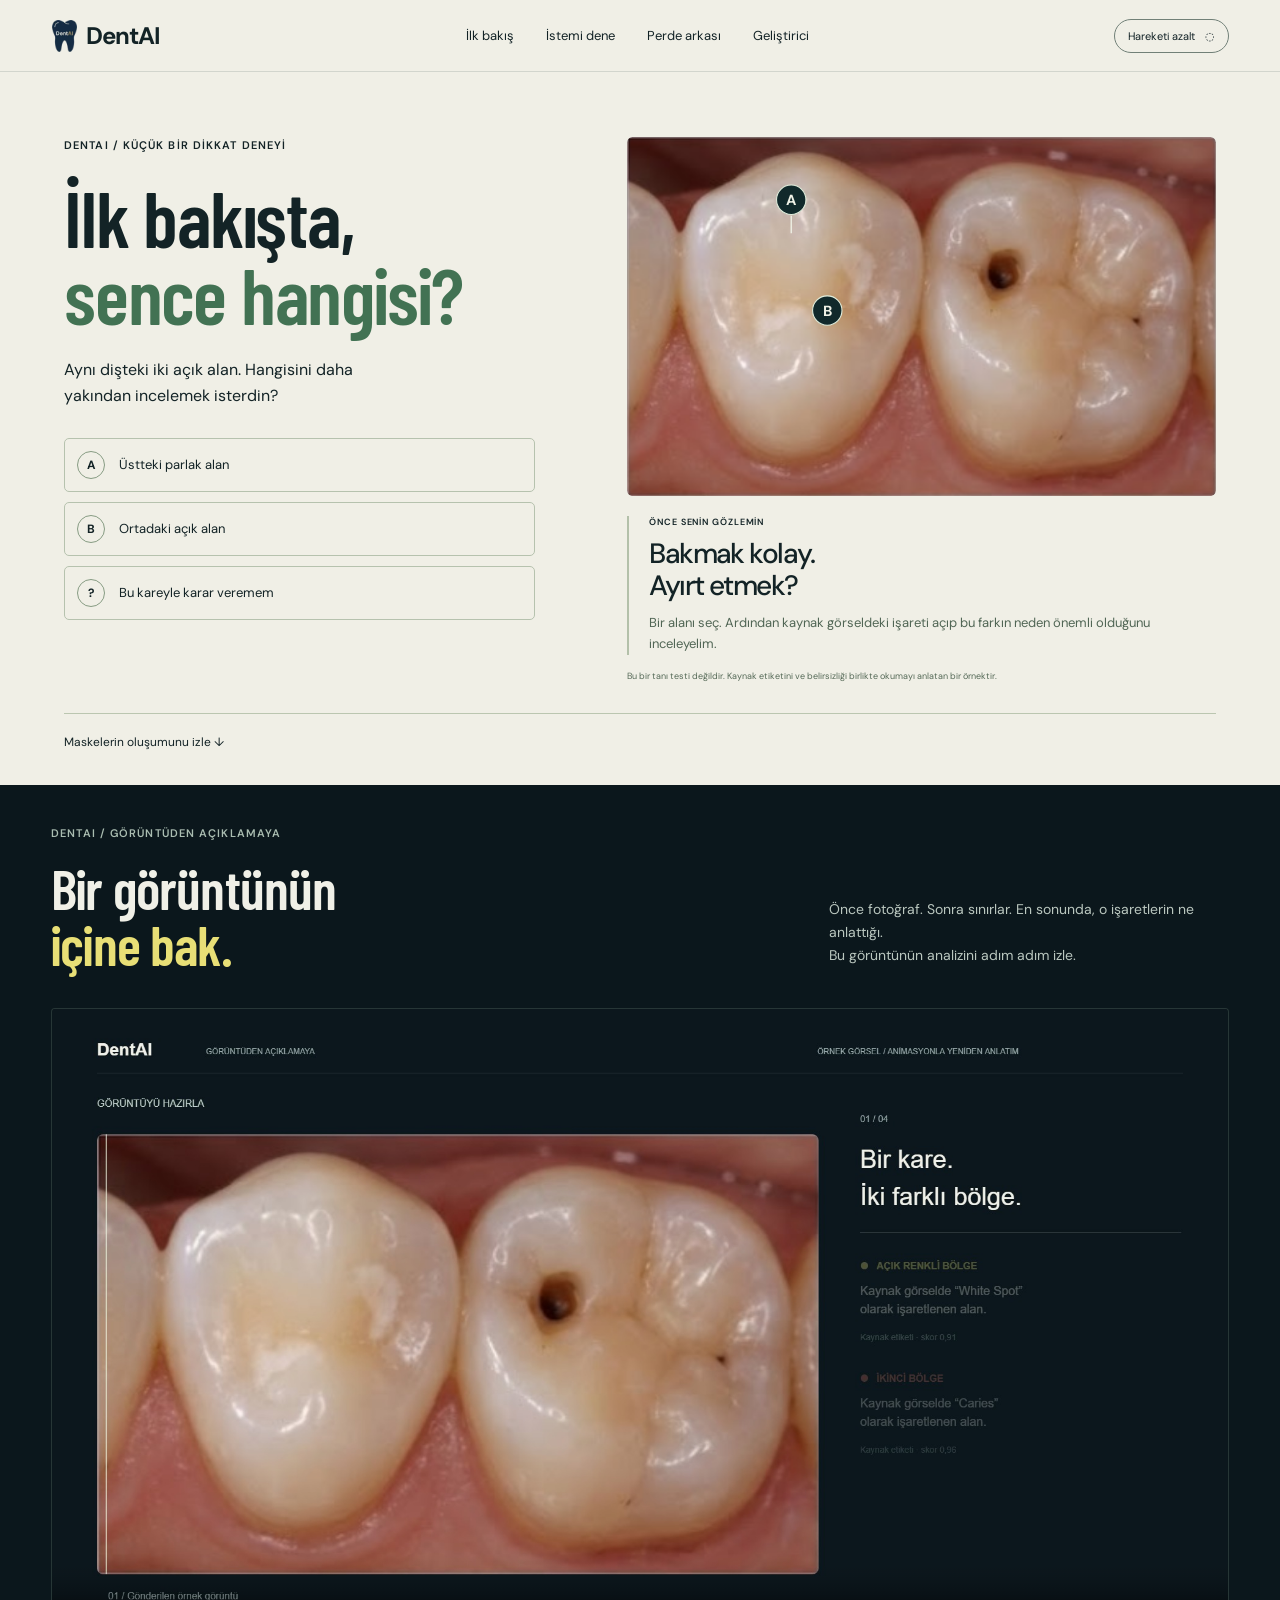
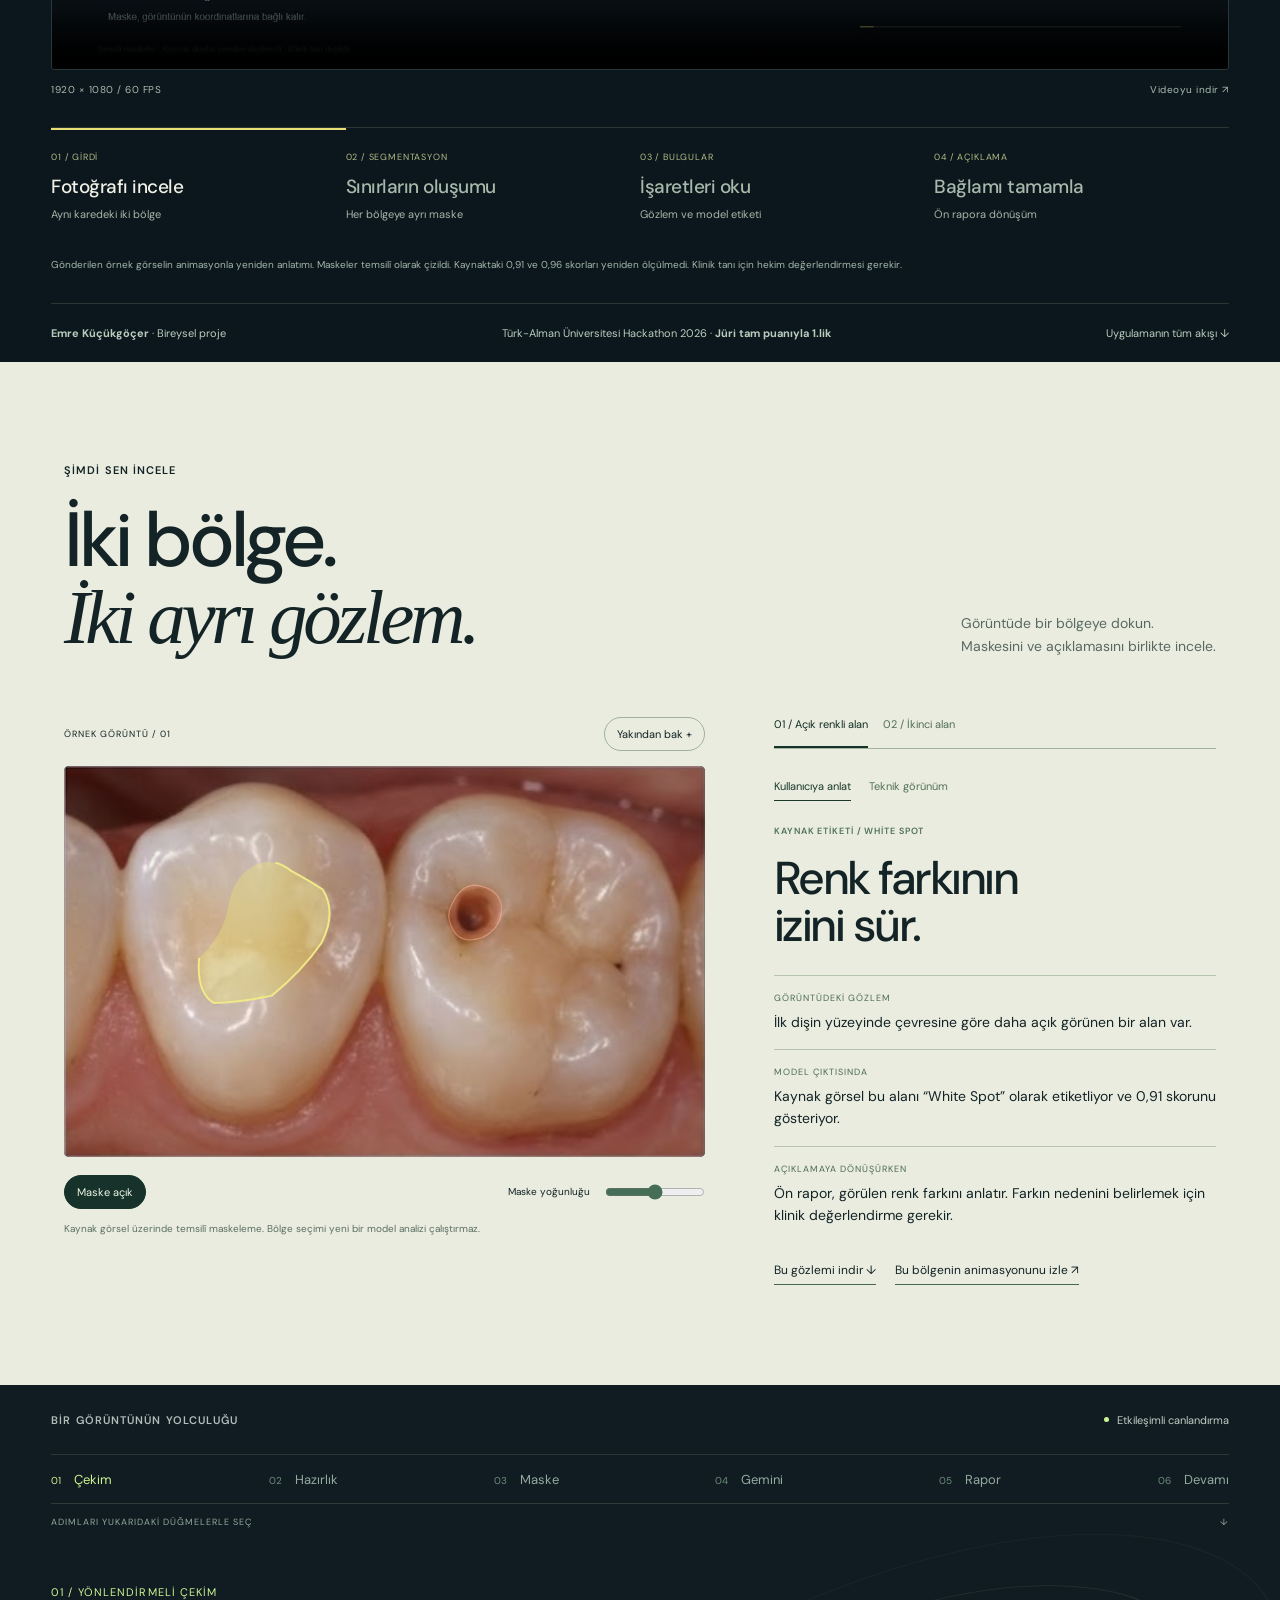
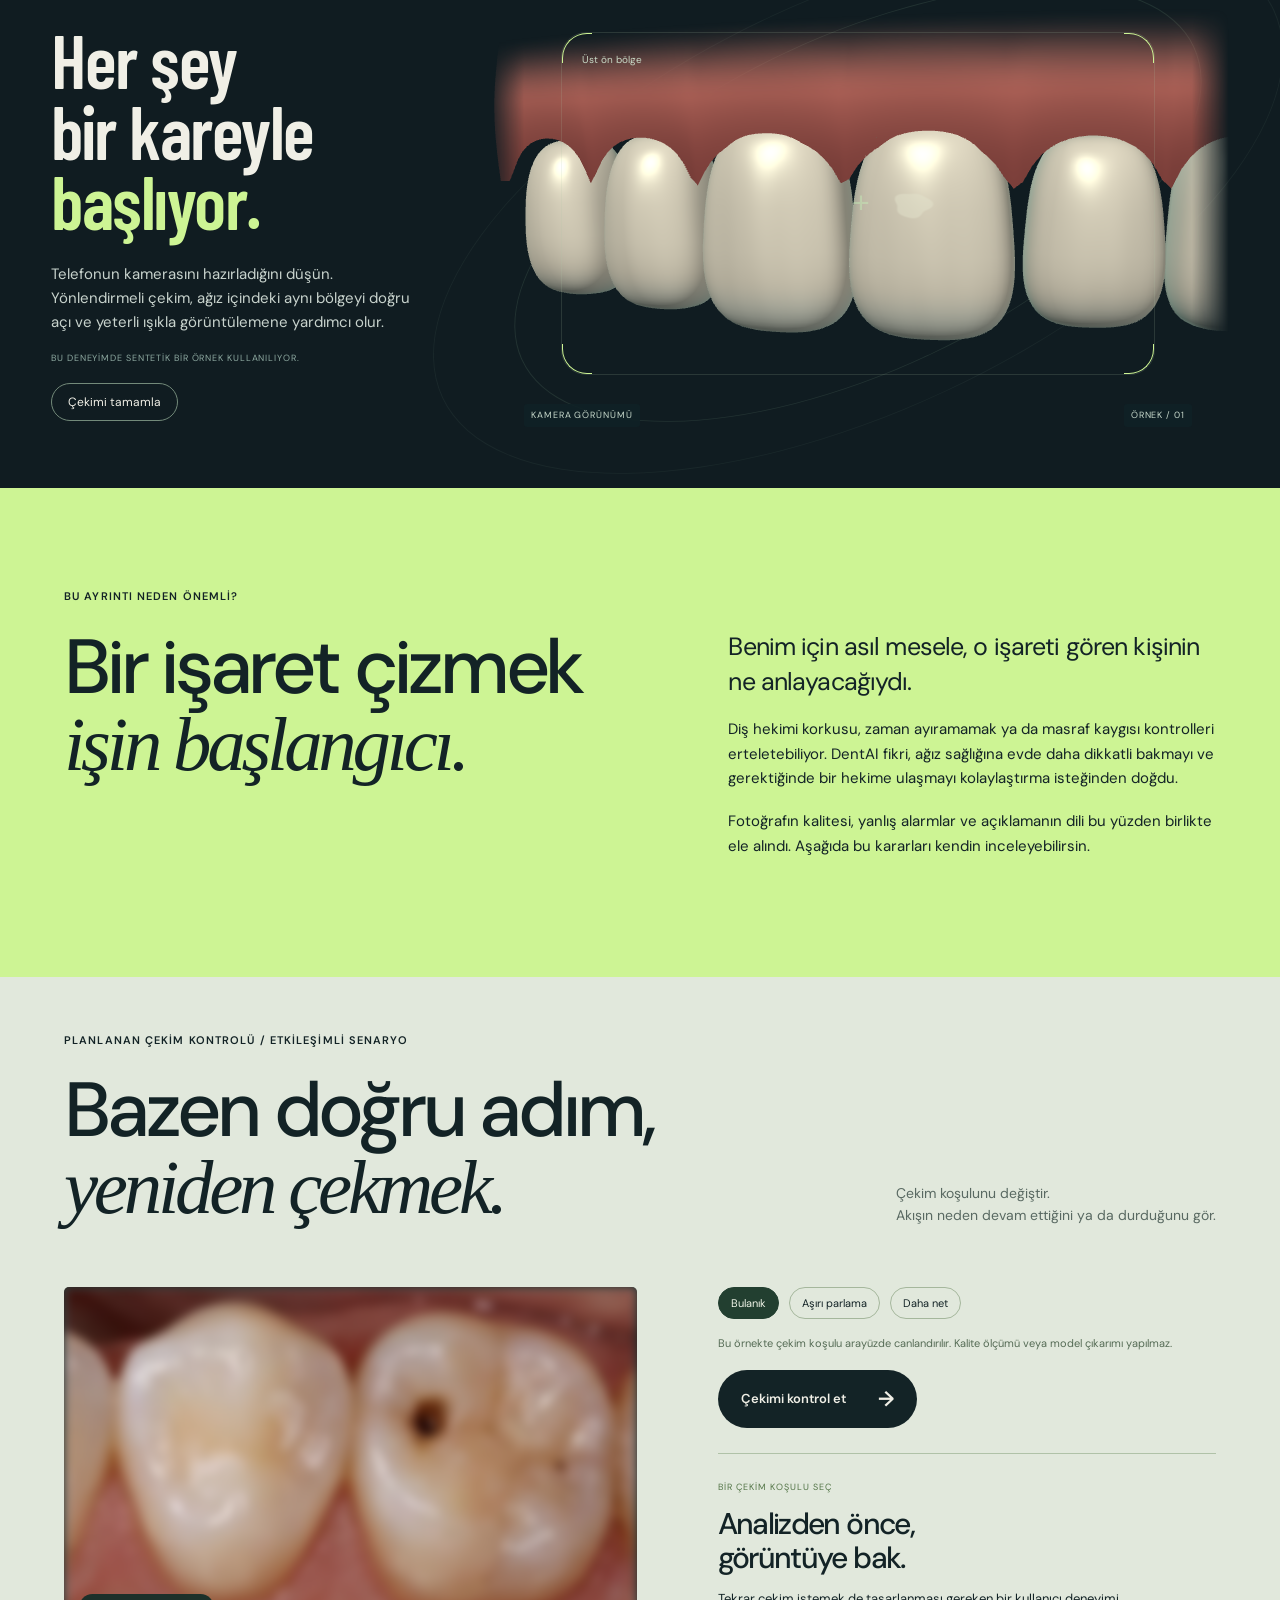
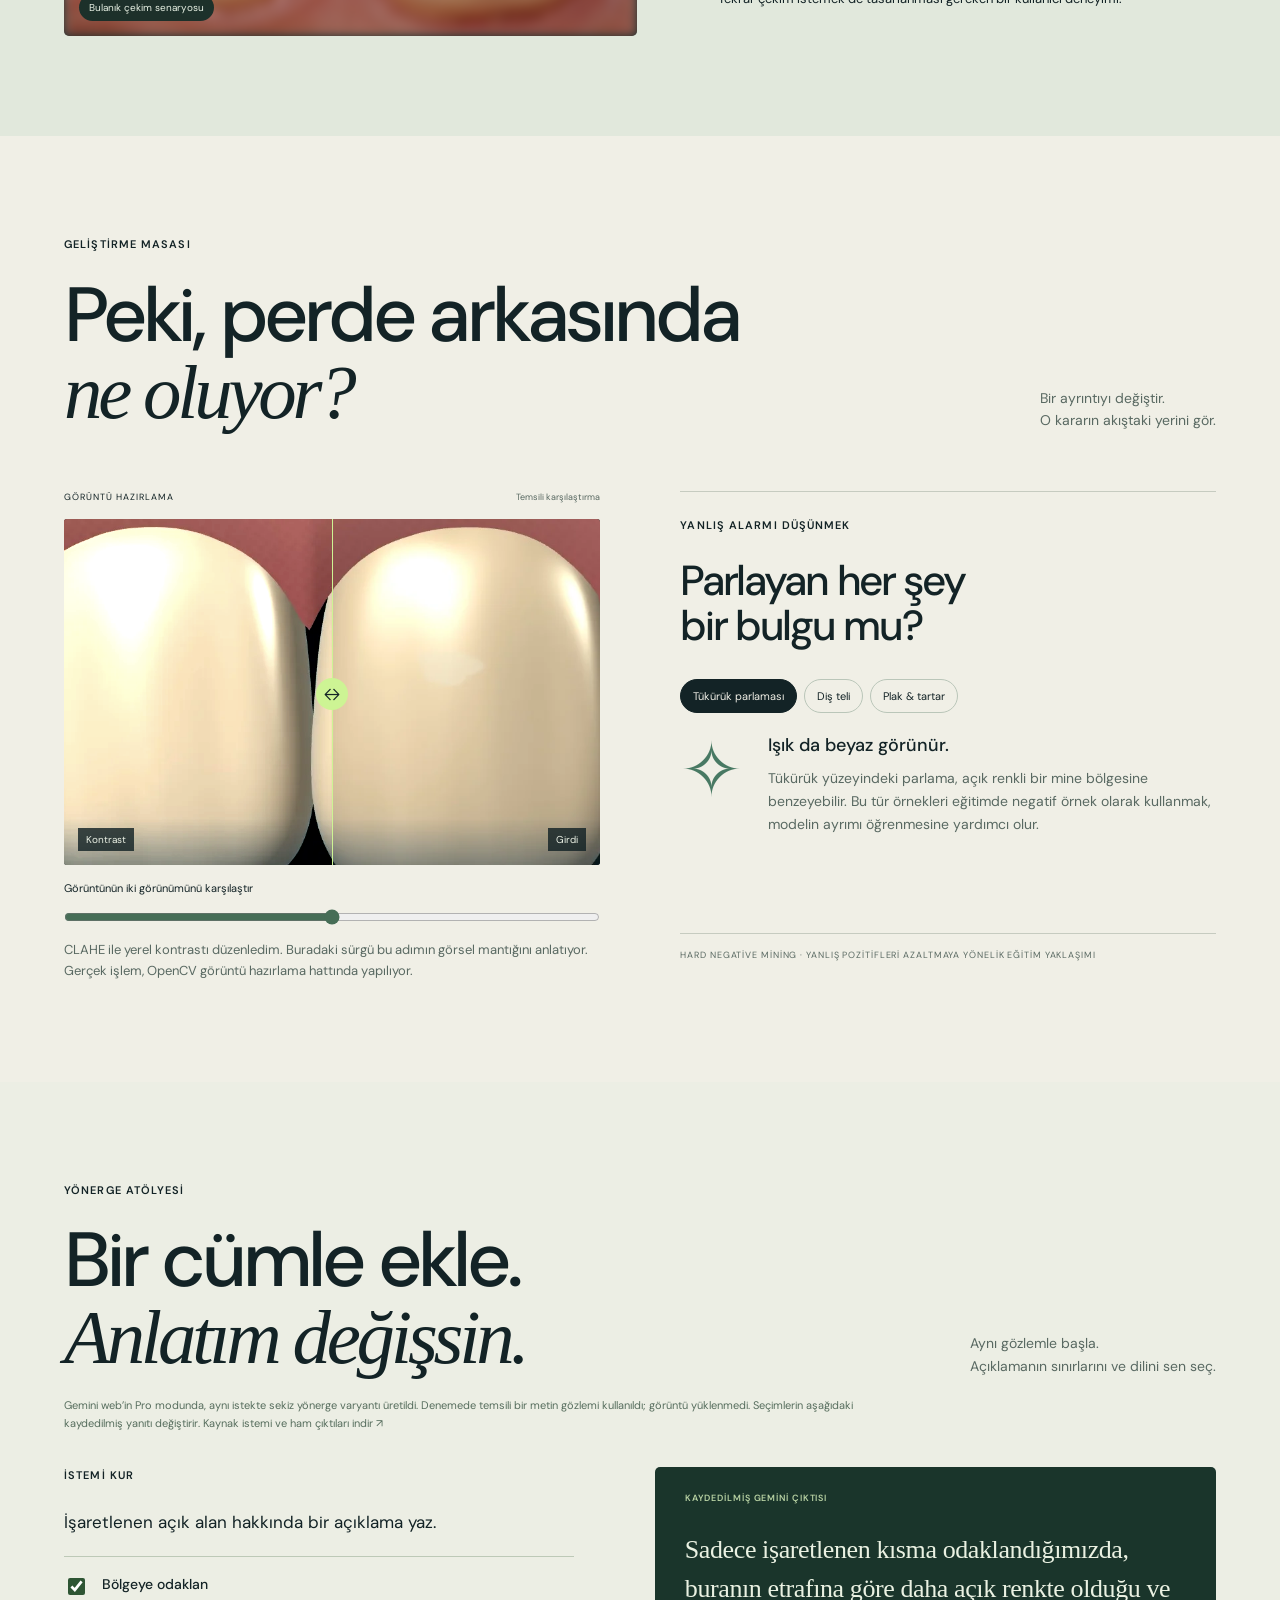
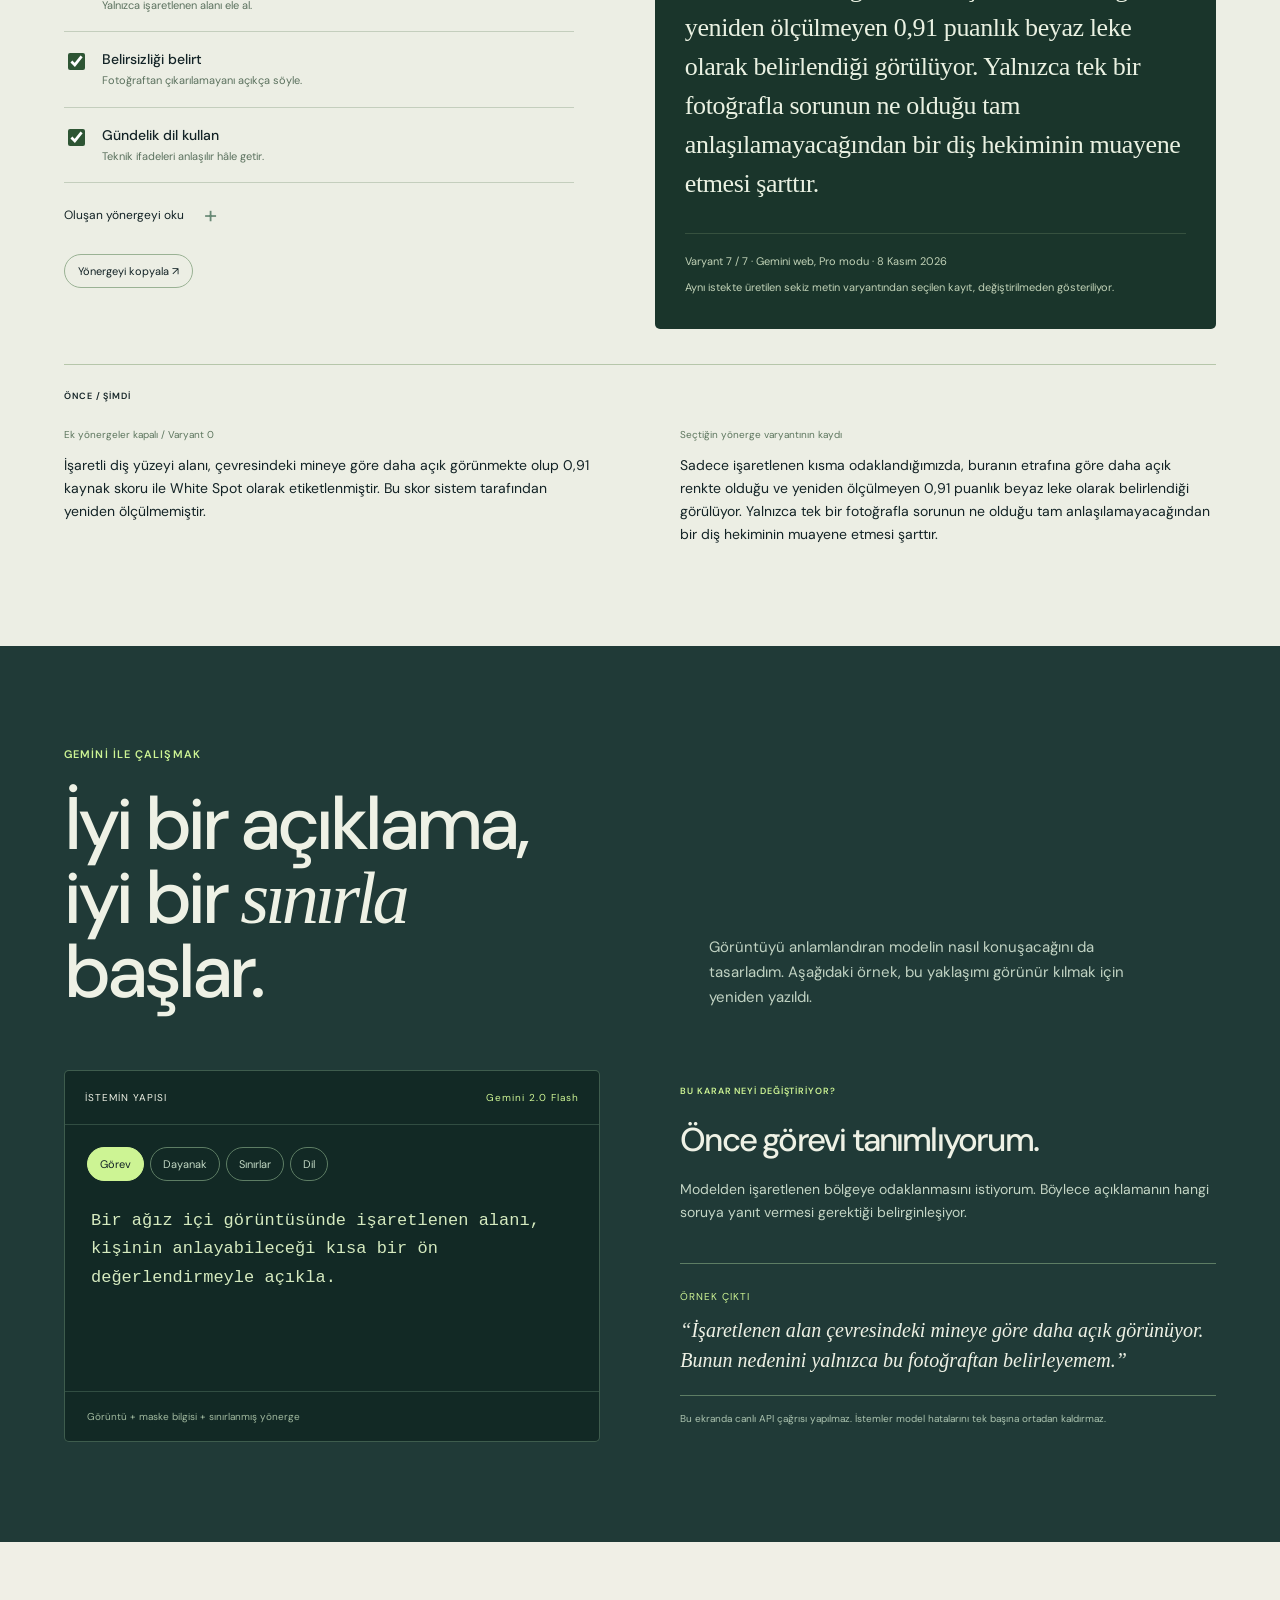
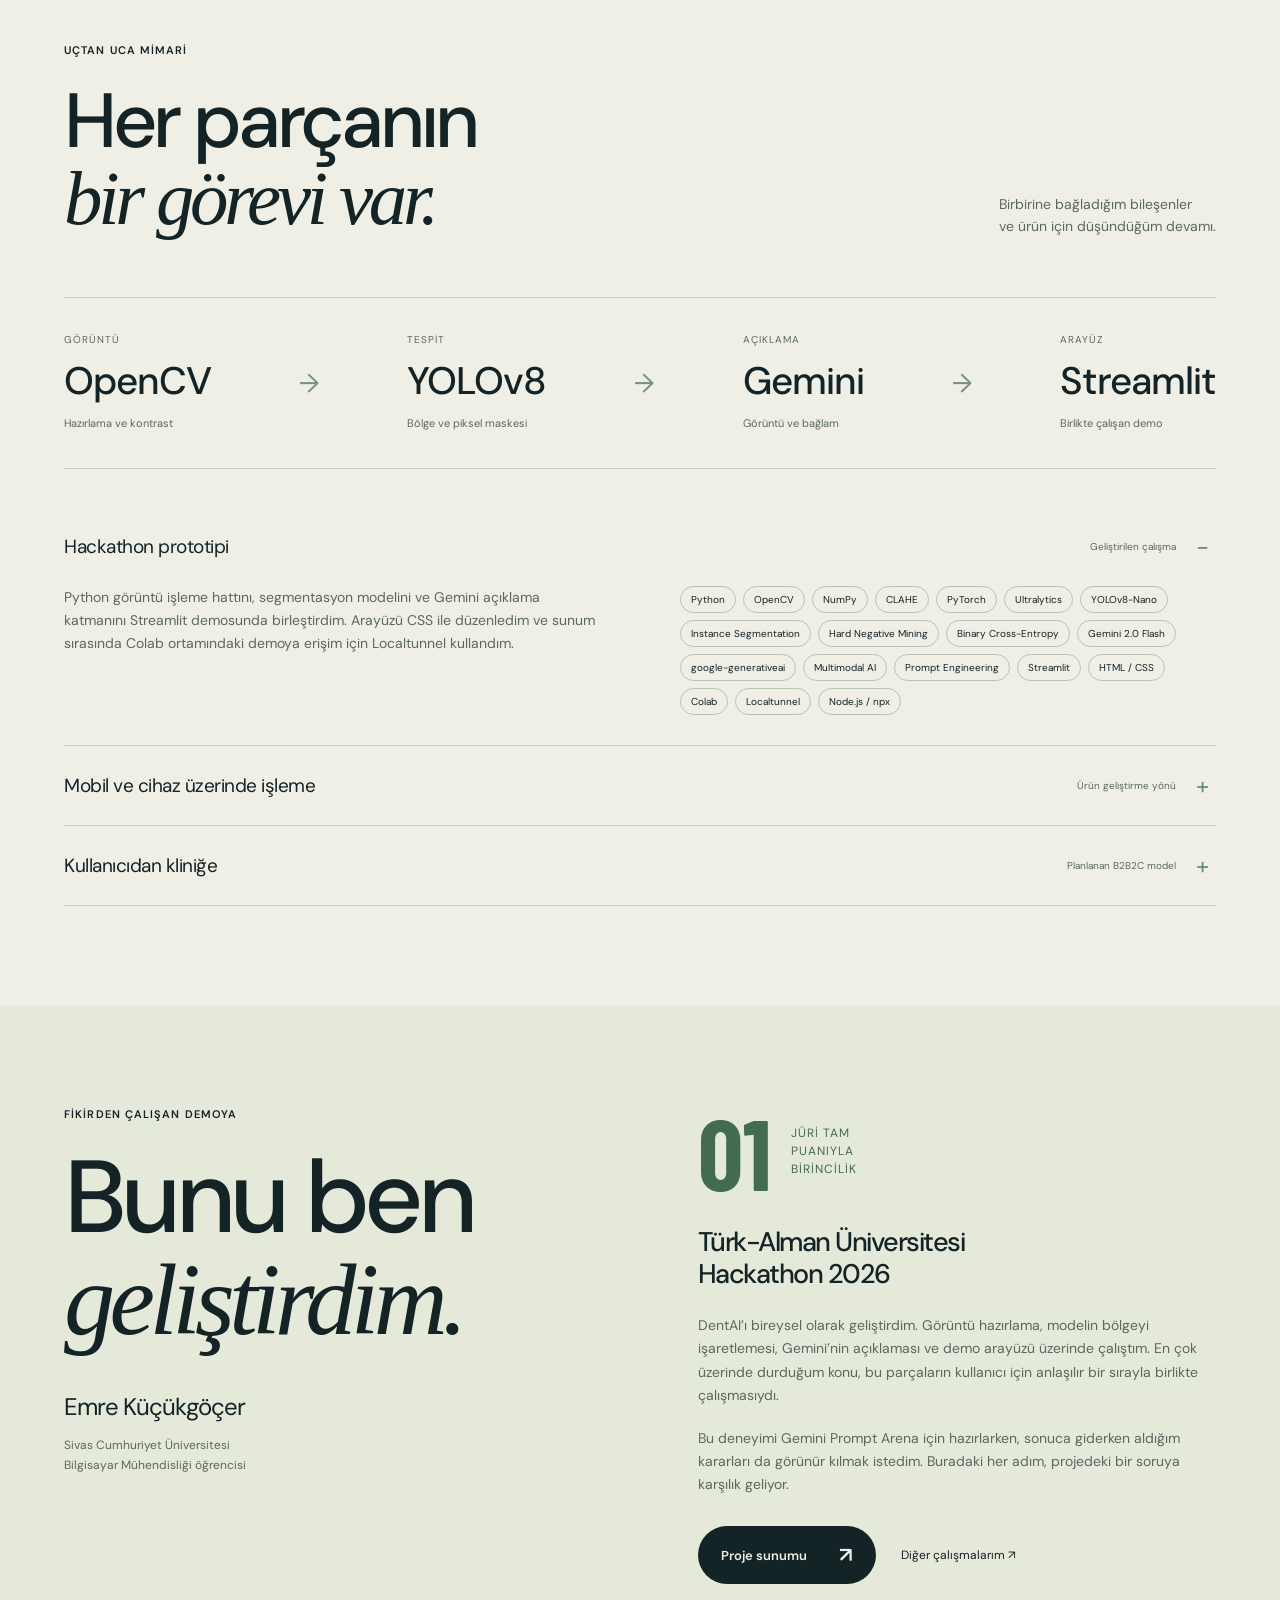
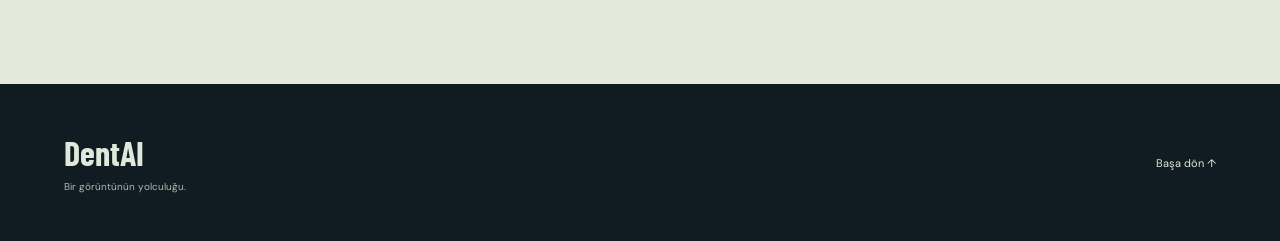
==== commit 86852e7e: "İlk bakış deneyini ve Gemini yönerge atölyesini ekle" ====
--- a/index.html
+++ b/index.html
@@ -29,8 +29,8 @@
         ></a
       >
       <nav aria-label="Ana menü">
-        <a href="#analysis">Analizi izle</a><a href="#lab">Perde arkası</a
-        ><a href="#creator">Geliştirici</a>
+        <a href="#top">İlk bakış</a><a href="#prompt-lab">İstemi dene</a
+        ><a href="#lab">Perde arkası</a><a href="#creator">Geliştirici</a>
       </nav>
       <button
         class="motion-control"
@@ -41,11 +41,88 @@
       </button>
     </header>
     <main>
-      <section class="analysis-cinema" id="top">
+      <section class="first-look section-shell" id="top">
+        <div class="first-question">
+          <span class="eyebrow">DentAI / Küçük bir dikkat deneyi</span>
+          <h1>İlk bakışta,<br /><em>sence hangisi?</em></h1>
+          <p>
+            Aynı dişteki iki açık alan. Hangisini daha yakından incelemek
+            isterdin?
+          </p>
+          <div
+            class="challenge-choices"
+            role="group"
+            aria-label="İncelenecek alanı seç"
+          >
+            <button data-choice="a" aria-pressed="false">
+              <b>A</b> Üstteki parlak alan</button
+            ><button data-choice="b" aria-pressed="false">
+              <b>B</b> Ortadaki açık alan</button
+            ><button data-choice="unsure" aria-pressed="false">
+              <b>?</b> Bu kareyle karar veremem
+            </button>
+          </div>
+        </div>
+        <div class="challenge-visual">
+          <svg
+            viewBox="0 0 441 269"
+            role="img"
+            aria-label="A ve B işaretleriyle iki açık alanın gösterildiği örnek diş fotoğrafı"
+          >
+            <defs>
+              <clipPath id="challenge-clip">
+                <rect width="441" height="269" rx="4" />
+              </clipPath>
+            </defs>
+            <g clip-path="url(#challenge-clip)">
+              <image
+                href="assets/segmentation-reference.png"
+                x="-20"
+                y="-105"
+                width="950"
+                height="513"
+              />
+              <path
+                class="challenge-answer-mask"
+                pathLength="1"
+                d="M93 132 Q91 156 103 163 Q120 163 143 158 Q164 141 177 122 Q188 101 178 85 Q169 79 156 72 Q144 62 130 69 Q116 77 113 97 Q110 116 93 132Z"
+              />
+              <g class="photo-pin">
+                <circle cx="123" cy="47" r="11" />
+                <text x="123" y="51">A</text>
+                <path d="M123 59 L123 72" />
+              </g>
+              <g class="photo-pin">
+                <circle cx="150" cy="130" r="11" />
+                <text x="150" y="134">B</text>
+              </g>
+            </g>
+          </svg>
+          <div class="challenge-response" aria-live="polite" aria-atomic="true">
+            <span class="eyebrow" id="challenge-status"
+              >Önce senin gözlemin</span
+            >
+            <h3 id="challenge-result">Bakmak kolay.<br />Ayırt etmek?</h3>
+            <p id="challenge-explanation">
+              Bir alanı seç. Ardından kaynak görseldeki işareti açıp bu farkın
+              neden önemli olduğunu inceleyelim.
+            </p>
+          </div>
+          <small
+            >Bu bir tanı testi değildir. Kaynak etiketini ve belirsizliği
+            birlikte okumayı anlatan bir örnektir.</small
+          >
+        </div>
+        <div class="challenge-next">
+          <a href="#analysis">Maskelerin oluşumunu izle ↓</a
+          ><button id="challenge-reset" hidden>Yeniden bak ↺</button>
+        </div>
+      </section>
+      <section class="analysis-cinema" id="cinema">
         <div class="cinema-heading">
           <div>
             <span class="eyebrow">DentAI / Görüntüden açıklamaya</span>
-            <h1>Bir görüntünün<br /><em>içine bak.</em></h1>
+            <h2>Bir görüntünün<br /><em>içine bak.</em></h2>
           </div>
           <p>
             Önce fotoğraf. Sonra sınırlar. En sonunda, o işaretlerin ne
@@ -205,6 +282,17 @@
                 02 / İkinci alan
               </button>
             </div>
+            <div
+              class="reading-modes"
+              role="group"
+              aria-label="Açıklama görünümü"
+            >
+              <button data-voice="patient" aria-pressed="true">
+                Kullanıcıya anlat</button
+              ><button data-voice="technical" aria-pressed="false">
+                Teknik görünüm
+              </button>
+            </div>
             <div class="finding-text" aria-live="polite" aria-atomic="true">
               <span class="eyebrow" id="finding-label"
                 >Kaynak etiketi / White Spot</span
@@ -234,6 +322,7 @@
                 </div>
               </dl>
             </div>
+            <button class="report-download">Bu gözlemi indir ↓</button>
             <button class="evidence-film-link">
               Bu bölgenin animasyonunu izle ↗
             </button>
@@ -340,7 +429,8 @@
             </div>
             <div class="progress-track"><span></span></div>
             <span class="scroll-hint"
-              >Kaydırarak ilerle <span aria-hidden="true">↓</span></span
+              >Adımları yukarıdaki düğmelerle seç
+              <span aria-hidden="true">↓</span></span
             >
           </div>
         </div>
@@ -368,6 +458,66 @@
         </div>
       </section>
 
+      <section class="quality-check section-shell" id="quality-check">
+        <div class="section-heading">
+          <div>
+            <span class="eyebrow"
+              >Planlanan çekim kontrolü / Etkileşimli senaryo</span
+            >
+            <h2>Bazen doğru adım,<br /><em>yeniden çekmek.</em></h2>
+          </div>
+          <p>
+            Çekim koşulunu değiştir.<br />Akışın neden devam ettiğini ya da
+            durduğunu gör.
+          </p>
+        </div>
+        <div class="quality-layout">
+          <div class="quality-sample" data-condition="blur">
+            <svg
+              viewBox="0 0 441 269"
+              aria-label="Çekim kalitesi senaryosu için kullanılan örnek diş fotoğrafı"
+              role="img"
+            >
+              <image
+                href="assets/segmentation-reference.png"
+                x="-20"
+                y="-105"
+                width="950"
+                height="513"
+              /></svg
+            ><span class="glare-effect" aria-hidden="true"></span
+            ><span id="quality-image-label">Bulanık çekim senaryosu</span>
+          </div>
+          <div class="quality-console">
+            <div class="quality-options" role="group" aria-label="Çekim koşulu">
+              <button data-condition="blur" aria-pressed="true">Bulanık</button
+              ><button data-condition="glare" aria-pressed="false">
+                Aşırı parlama</button
+              ><button data-condition="clear" aria-pressed="false">
+                Daha net
+              </button>
+            </div>
+            <p>
+              Bu örnekte çekim koşulu arayüzde canlandırılır. Kalite ölçümü veya
+              model çıkarımı yapılmaz.
+            </p>
+            <button id="quality-run" class="button dark">
+              Çekimi kontrol et <span>→</span>
+            </button>
+            <div id="quality-result" aria-live="polite" aria-atomic="true">
+              <span class="quality-state">Bir çekim koşulu seç</span>
+              <h3>Analizden önce,<br />görüntüye bak.</h3>
+              <p>
+                Tekrar çekim istemek de tasarlanması gereken bir kullanıcı
+                deneyimi.
+              </p>
+            </div>
+            <button id="quality-retry" hidden>
+              Daha net bir kareyle tekrar dene ↺
+            </button>
+          </div>
+        </div>
+      </section>
       <section id="lab" class="lab section-shell">
         <div class="section-heading">
           <div>
@@ -443,6 +593,73 @@
         </div>
       </section>
 
+      <section class="prompt-lab section-shell" id="prompt-lab">
+        <div class="section-heading">
+          <div>
+            <span class="eyebrow">Yönerge atölyesi</span>
+            <h2>Bir cümle ekle.<br /><em>Anlatım değişsin.</em></h2>
+          </div>
+          <p>
+            Aynı gözlemle başla.<br />Açıklamanın sınırlarını ve dilini sen seç.
+          </p>
+        </div>
+        <p class="provenance">
+          Gemini web’in Pro modunda, aynı istekte sekiz yönerge varyantı
+          üretildi. Denemede temsili bir metin gözlemi kullanıldı; görüntü
+          yüklenmedi. Seçimlerin aşağıdaki kaydedilmiş yanıtı değiştirir.
+          <a href="assets/gemini-prompt-record.json" download
+            >Kaynak istemi ve ham çıktıları indir ↗</a
+          >
+        </p>
+        <div class="prompt-sandbox">
+          <div class="instruction-builder">
+            <span class="eyebrow">İstemi kur</span>
+            <p class="base-instruction">
+              İşaretlenen açık alan hakkında bir açıklama yaz.
+            </p>
+            <label
+              ><input id="rule-focus" type="checkbox" checked /><span
+                ><b>Bölgeye odaklan</b
+                ><small>Yalnızca işaretlenen alanı ele al.</small></span
+              ></label
+            ><label
+              ><input id="rule-uncertainty" type="checkbox" checked /><span
+                ><b>Belirsizliği belirt</b
+                ><small>Fotoğraftan çıkarılamayanı açıkça söyle.</small></span
+              ></label
+            ><label
+              ><input id="rule-language" type="checkbox" checked /><span
+                ><b>Gündelik dil kullan</b
+                ><small>Teknik ifadeleri anlaşılır hâle getir.</small></span
+              ></label
+            >
+            <details class="assembled-prompt">
+              <summary>Oluşan yönergeyi oku</summary>
+              <pre id="assembled-prompt"></pre>
+            </details>
+            <button id="copy-instruction">Yönergeyi kopyala ↗</button
+            ><span id="copy-status" role="status"></span>
+          </div>
+          <div class="instruction-output" aria-live="polite" aria-atomic="true">
+            <span class="eyebrow">Kaydedilmiş Gemini çıktısı</span>
+            <blockquote id="sandbox-output"></blockquote>
+            <div class="output-notes" id="output-notes"></div>
+          </div>
+        </div>
+        <div class="prompt-comparison">
+          <span class="eyebrow">Önce / Şimdi</span>
+          <div>
+            <p>
+              <small>Ek yönergeler kapalı / Varyant 0</small
+              ><span id="comparison-baseline">Başlangıç kaydı yükleniyor…</span>
+            </p>
+            <p>
+              <small>Seçtiğin yönerge varyantının kaydı</small
+              ><span id="comparison-output"></span>
+            </p>
+          </div>
+        </div>
+      </section>
       <section id="prompt" class="prompt-section section-shell">
         <div class="prompt-heading">
           <span class="eyebrow">Gemini ile çalışmak</span>
--- a/src/style.css
+++ b/src/style.css
@@ -2247,3 +2247,589 @@
 .reduce-motion .evidence-region.selected {
   stroke-dashoffset: 0;
 }
+/* A continuous page: the analysis is a bounded, visitor-controlled instrument. */
+.journey {
+  height: auto;
+  scroll-margin-top: 20px;
+}
+.journey .journey-stage {
+  position: relative;
+  top: auto;
+  height: auto;
+  min-height: 0;
+  padding-bottom: 25px;
+}
+.journey .stage-body {
+  min-height: 480px;
+}
+.journey .visual-stage {
+  height: 520px;
+  min-height: 0;
+}
+.journey .stage-bottom {
+  padding: 0 0 15px;
+}
+.journey .story-copy h2 {
+  font-size: clamp(52px, 5.8vw, 85px);
+}
+.first-look {
+  display: grid;
+  grid-template-columns: minmax(0, 1fr) minmax(0, 1.25fr);
+  gap: 30px 8%;
+  padding-block: 65px 35px;
+}
+.first-question h1 {
+  font:
+    600 clamp(58px, 6.2vw, 96px) / 0.98 "Barlow Condensed",
+    sans-serif;
+  letter-spacing: -0.015em;
+  margin-bottom: 24px;
+}
+.first-question h1 em {
+  font: inherit;
+  color: #427253;
+}
+.first-question > p {
+  font-size: 16px;
+  max-width: 350px;
+}
+.challenge-choices {
+  display: flex;
+  flex-direction: column;
+  gap: 10px;
+  margin-top: 28px;
+}
+.challenge-choices button {
+  display: flex;
+  gap: 14px;
+  align-items: center;
+  text-align: left;
+  background: transparent;
+  border: 1px solid #b6c2ae;
+  border-radius: 5px;
+  padding: 12px;
+  font-size: 13px;
+}
+.challenge-choices button b {
+  border: 1px solid #879c83;
+  border-radius: 50%;
+  width: 28px;
+  height: 28px;
+  display: grid;
+  place-items: center;
+  font-size: 12px;
+}
+.challenge-choices [aria-pressed="true"] {
+  background: #1c392d;
+  color: #eff5e6;
+  border-color: #1c392d;
+}
+.challenge-visual svg {
+  display: block;
+  width: 100%;
+  height: auto;
+  border-radius: 5px;
+}
+.photo-pin circle {
+  fill: #11292b;
+  stroke: #e0eddc;
+  stroke-width: 0.8;
+}
+.photo-pin text {
+  fill: #f0f2e7;
+  text-anchor: middle;
+  font: 700 11px "DM Sans";
+}
+.photo-pin path {
+  fill: none;
+  stroke: #f0f2e7;
+  stroke-width: 1;
+}
+.challenge-answer-mask {
+  fill: #e8df76;
+  fill-opacity: 0;
+  stroke: #f1e887;
+  stroke-opacity: 0;
+  stroke-width: 1.2;
+  transition: fill-opacity 0.4s;
+}
+.answered .challenge-answer-mask {
+  fill-opacity: 0.4;
+  stroke-opacity: 1;
+  stroke-dasharray: 1;
+  animation: trace-region 0.8s ease-out both;
+}
+.challenge-response {
+  border-left: 2px solid #b3c0a9;
+  padding-left: 20px;
+  margin-top: 20px;
+}
+.answered .challenge-response {
+  border-color: #426c48;
+}
+.challenge-response .eyebrow {
+  font-size: 9px;
+  margin-bottom: 8px;
+}
+.challenge-response h3 {
+  font-size: 28px;
+  line-height: 1.15;
+  margin-bottom: 10px;
+}
+.challenge-response p {
+  font-size: 13px;
+  color: #516655;
+}
+.challenge-visual > small {
+  font-size: 9px;
+  line-height: 1.5;
+  color: #576b59;
+  display: block;
+  margin-top: 15px;
+}
+.challenge-next {
+  grid-column: 1/-1;
+  display: flex;
+  justify-content: space-between;
+  align-items: center;
+  border-top: 1px solid #bbc6b0;
+  padding-top: 20px;
+  font-size: 12px;
+}
+.challenge-next button {
+  border: 0;
+  background: transparent;
+  border-bottom: 1px solid #607c5c;
+  font-size: 12px;
+  padding: 5px;
+}
+.cinema-heading h2 {
+  font:
+    600 clamp(42px, 4.4vw, 68px) / 1 "Barlow Condensed",
+    sans-serif;
+  letter-spacing: -0.015em;
+}
+.cinema-heading h2 em {
+  font: inherit;
+  color: #e8df76;
+}
+.analysis-cinema {
+  padding-top: 40px;
+}
+.reading-modes {
+  display: flex;
+  gap: 18px;
+  margin-bottom: 24px;
+}
+.reading-modes button {
+  font-size: 11px;
+  background: transparent;
+  border: 0;
+  border-bottom: 1px solid transparent;
+  padding: 0 0 7px;
+  color: #567258;
+}
+.reading-modes [aria-pressed="true"] {
+  border-color: #1a392b;
+  color: #1a392b;
+}
+.report-download {
+  background: transparent;
+  border: 0;
+  border-bottom: 1px solid #456849;
+  margin: 20px 15px 0 0;
+  font-size: 12px;
+  padding: 0 0 6px;
+}
+.evidence-layout {
+  position: relative;
+}
+.evidence-reading {
+  position: relative;
+}
+.evidence-reading:before {
+  content: "";
+  position: absolute;
+  top: 20px;
+  left: -10%;
+  width: 7%;
+  height: 1px;
+  background: #557e4a;
+  opacity: 0;
+  transform-origin: left;
+}
+.connecting .evidence-reading:before {
+  animation: connect-evidence 0.7s ease-out both;
+}
+@keyframes connect-evidence {
+  0% {
+    opacity: 0;
+    transform: scaleX(0);
+  }
+  40%,
+  80% {
+    opacity: 1;
+    transform: scaleX(1);
+  }
+  100% {
+    opacity: 0;
+    transform: scaleX(1);
+  }
+}
+.quality-check {
+  padding-top: 55px;
+  background: #e1e8dc;
+}
+.quality-layout {
+  display: grid;
+  grid-template-columns: minmax(0, 1.15fr) minmax(0, 1fr);
+  gap: 7%;
+  align-items: start;
+}
+.quality-sample {
+  position: relative;
+  overflow: hidden;
+  border-radius: 5px;
+  background: #1b2d2a;
+}
+.quality-sample svg {
+  display: block;
+  width: 100%;
+  height: auto;
+  transition: filter 0.6s;
+}
+.quality-sample[data-condition="blur"] svg {
+  filter: blur(5px);
+}
+.quality-sample[data-condition="glare"] svg {
+  filter: brightness(1.25) contrast(0.85);
+}
+.glare-effect {
+  position: absolute;
+  inset: 0;
+  pointer-events: none;
+  background: radial-gradient(
+    ellipse at 44% 47%,
+    #fff 0%,
+    #fff9 12%,
+    transparent 43%
+  );
+  opacity: 0;
+  transition: opacity 0.5s;
+}
+.quality-sample[data-condition="glare"] .glare-effect {
+  opacity: 1;
+}
+.quality-sample > span:last-child {
+  position: absolute;
+  bottom: 15px;
+  left: 15px;
+  background: #142e28ed;
+  color: #e8f1e4;
+  font-size: 10px;
+  padding: 7px 10px;
+  border-radius: 20px;
+}
+.quality-options {
+  display: flex;
+  gap: 10px;
+  flex-wrap: wrap;
+  margin-bottom: 15px;
+}
+.quality-options button {
+  border: 1px solid #a5b79c;
+  background: transparent;
+  border-radius: 20px;
+  padding: 8px 12px;
+  font-size: 11px;
+}
+.quality-options [aria-pressed="true"] {
+  background: #223f30;
+  color: #eff4e7;
+  border-color: #223f30;
+}
+.quality-console > p {
+  font-size: 11px;
+  color: #566c56;
+  margin-bottom: 18px;
+}
+.quality-console .button.dark {
+  margin-top: 0;
+}
+#quality-result {
+  margin-top: 25px;
+  border-top: 1px solid #b0c2a8;
+  padding-top: 20px;
+}
+.quality-state {
+  font-size: 9px;
+  text-transform: uppercase;
+  letter-spacing: 1px;
+  color: #527446;
+}
+#quality-result h3 {
+  font-size: 30px;
+  margin: 12px 0;
+  line-height: 1.15;
+}
+#quality-result p {
+  font-size: 13px;
+  line-height: 1.65;
+}
+#quality-result.checked {
+  border-top-color: #3e6e44;
+}
+#quality-retry {
+  margin-top: 15px;
+  border: 0;
+  border-bottom: 1px solid #355a31;
+  padding: 5px 0;
+  background: transparent;
+  font-size: 11px;
+}
+.prompt-lab {
+  background: #eceee4;
+}
+.prompt-lab .section-heading {
+  margin-bottom: 20px;
+}
+.provenance {
+  font-size: 11px;
+  line-height: 1.6;
+  color: #576e5e;
+  max-width: 800px;
+  margin-bottom: 35px;
+}
+.prompt-sandbox {
+  display: grid;
+  grid-template-columns: minmax(0, 1fr) minmax(0, 1.1fr);
+  gap: 7%;
+}
+.base-instruction {
+  padding-bottom: 20px;
+  border-bottom: 1px solid #bdc9b7;
+  font-size: 17px;
+}
+.instruction-builder > label {
+  display: flex;
+  gap: 14px;
+  padding: 18px 0;
+  border-bottom: 1px solid #c4cebd;
+  cursor: pointer;
+}
+.instruction-builder label input {
+  accent-color: #2e5534;
+  width: 17px;
+  height: 17px;
+  flex-shrink: 0;
+}
+.instruction-builder label b {
+  font-size: 14px;
+  font-weight: 500;
+  display: block;
+}
+.instruction-builder label small {
+  font-size: 11px;
+  display: block;
+  margin-top: 4px;
+  color: #5c725f;
+  line-height: 1.5;
+}
+.assembled-prompt summary {
+  font-size: 12px;
+  padding: 16px 0;
+}
+.assembled-prompt pre {
+  white-space: pre-wrap;
+  overflow-wrap: anywhere;
+  font:
+    12px/1.7 Consolas,
+    monospace;
+  margin: 0 0 20px;
+}
+#copy-instruction {
+  font-size: 11px;
+  background: transparent;
+  border: 1px solid #9ab294;
+  border-radius: 20px;
+  padding: 9px 13px;
+  margin-top: 8px;
+}
+#copy-status {
+  display: block;
+  font-size: 10px;
+  margin-top: 8px;
+  color: #416443;
+}
+.instruction-output {
+  padding: 25px 30px;
+  background: #1a352b;
+  color: #eaf1e2;
+  border-radius: 5px;
+  align-self: start;
+}
+.instruction-output .eyebrow {
+  font-size: 9px;
+  color: #b8d2a3;
+}
+#sandbox-output {
+  font:
+    26px/1.5 Georgia,
+    serif;
+  letter-spacing: -0.4px;
+  margin: 0 0 30px;
+  min-height: 200px;
+}
+.output-notes {
+  border-top: 1px solid #718b6655;
+  padding-top: 18px;
+}
+.output-notes p {
+  font-size: 11px;
+  color: #c0d1b6;
+  margin-bottom: 8px;
+}
+.prompt-comparison {
+  margin-top: 35px;
+  border-top: 1px solid #b6c6aa;
+  padding-top: 25px;
+}
+.prompt-comparison > .eyebrow {
+  font-size: 9px;
+}
+.prompt-comparison > div {
+  display: grid;
+  grid-template-columns: 1fr 1fr;
+  gap: 7%;
+}
+.prompt-comparison p {
+  font-size: 14px;
+  line-height: 1.65;
+}
+.prompt-comparison small {
+  font-size: 10px;
+  color: #5d765e;
+  display: block;
+  margin-bottom: 10px;
+}
+@media (max-width: 700px) {
+  .first-look {
+    grid-template-columns: minmax(0, 1fr);
+    gap: 25px;
+    padding-top: 35px;
+  }
+  .first-question h1 {
+    font-size: 64px;
+    line-height: 0.98;
+  }
+  .first-question > p {
+    font-size: 14px;
+  }
+  .challenge-choices {
+    margin-top: 22px;
+    gap: 8px;
+  }
+  .challenge-choices button {
+    padding: 10px;
+    font-size: 12px;
+  }
+  .challenge-response h3 {
+    font-size: 25px;
+  }
+  .challenge-response p {
+    font-size: 12px;
+  }
+  .journey .journey-stage {
+    min-height: 0;
+    height: auto;
+    padding-bottom: 25px;
+  }
+  .journey .stage-body {
+    min-height: 0;
+  }
+  .journey .visual-stage {
+    height: 330px;
+    min-height: 0;
+    flex: none;
+    margin-top: 15px;
+  }
+  .journey .story-copy h2 {
+    font-size: 48px;
+    min-height: 0;
+  }
+  .journey #scene-description {
+    min-height: 0;
+  }
+  .journey .story-copy {
+    padding-top: 20px;
+  }
+  .journey .scene-interaction {
+    position: static;
+    margin-top: 15px;
+  }
+  .journey .stage-bottom {
+    padding-top: 10px;
+  }
+  .journey .stage-top .eyebrow {
+    font-size: 8px;
+  }
+  .quality-layout,
+  .prompt-sandbox,
+  .prompt-comparison > div {
+    grid-template-columns: minmax(0, 1fr);
+    gap: 25px;
+  }
+  .quality-check {
+    padding-top: 40px;
+  }
+  .quality-layout {
+    gap: 24px;
+  }
+  .quality-sample > span:last-child {
+    font-size: 9px;
+  }
+  #sandbox-output {
+    font-size: 23px;
+    min-height: 0;
+  }
+  .instruction-output {
+    padding: 24px;
+  }
+  .reading-modes {
+    gap: 15px;
+  }
+  .reading-modes button {
+    font-size: 10px;
+  }
+  .evidence-reading:before {
+    top: -16px;
+    left: 25%;
+    width: 50%;
+  }
+  .cinema-heading h2 {
+    font-size: 46px;
+  }
+}
+@media (max-width: 360px) {
+  .first-question h1 {
+    font-size: 56px;
+  }
+  .challenge-next {
+    font-size: 10px;
+    gap: 10px;
+  }
+  .journey .story-copy h2 {
+    font-size: 40px;
+  }
+}
+@media (prefers-reduced-motion: reduce) {
+  .answered .challenge-answer-mask {
+    stroke-dashoffset: 0;
+  }
+}
+.reduce-motion .answered .challenge-answer-mask {
+  stroke-dashoffset: 0;
+}
+.journey:not(.in-view) .scan-light {
+  animation-play-state: paused;
+}
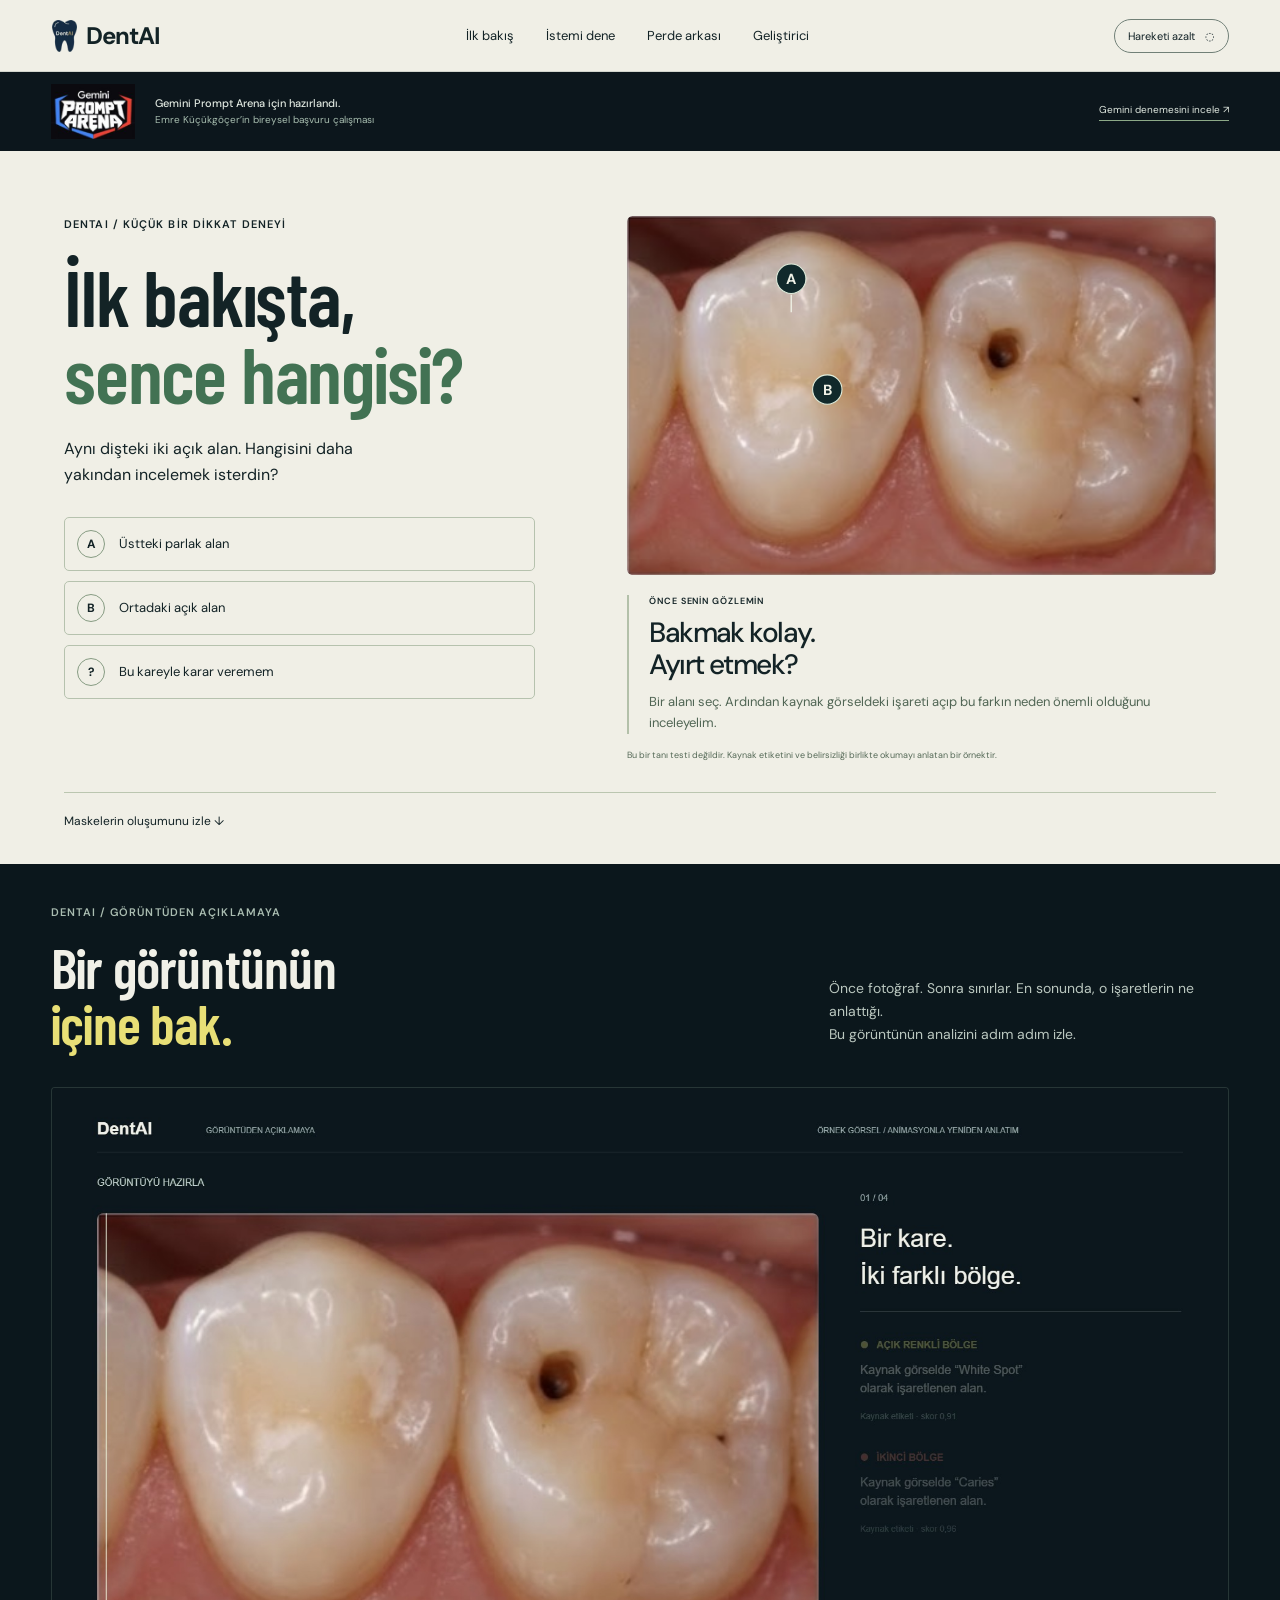
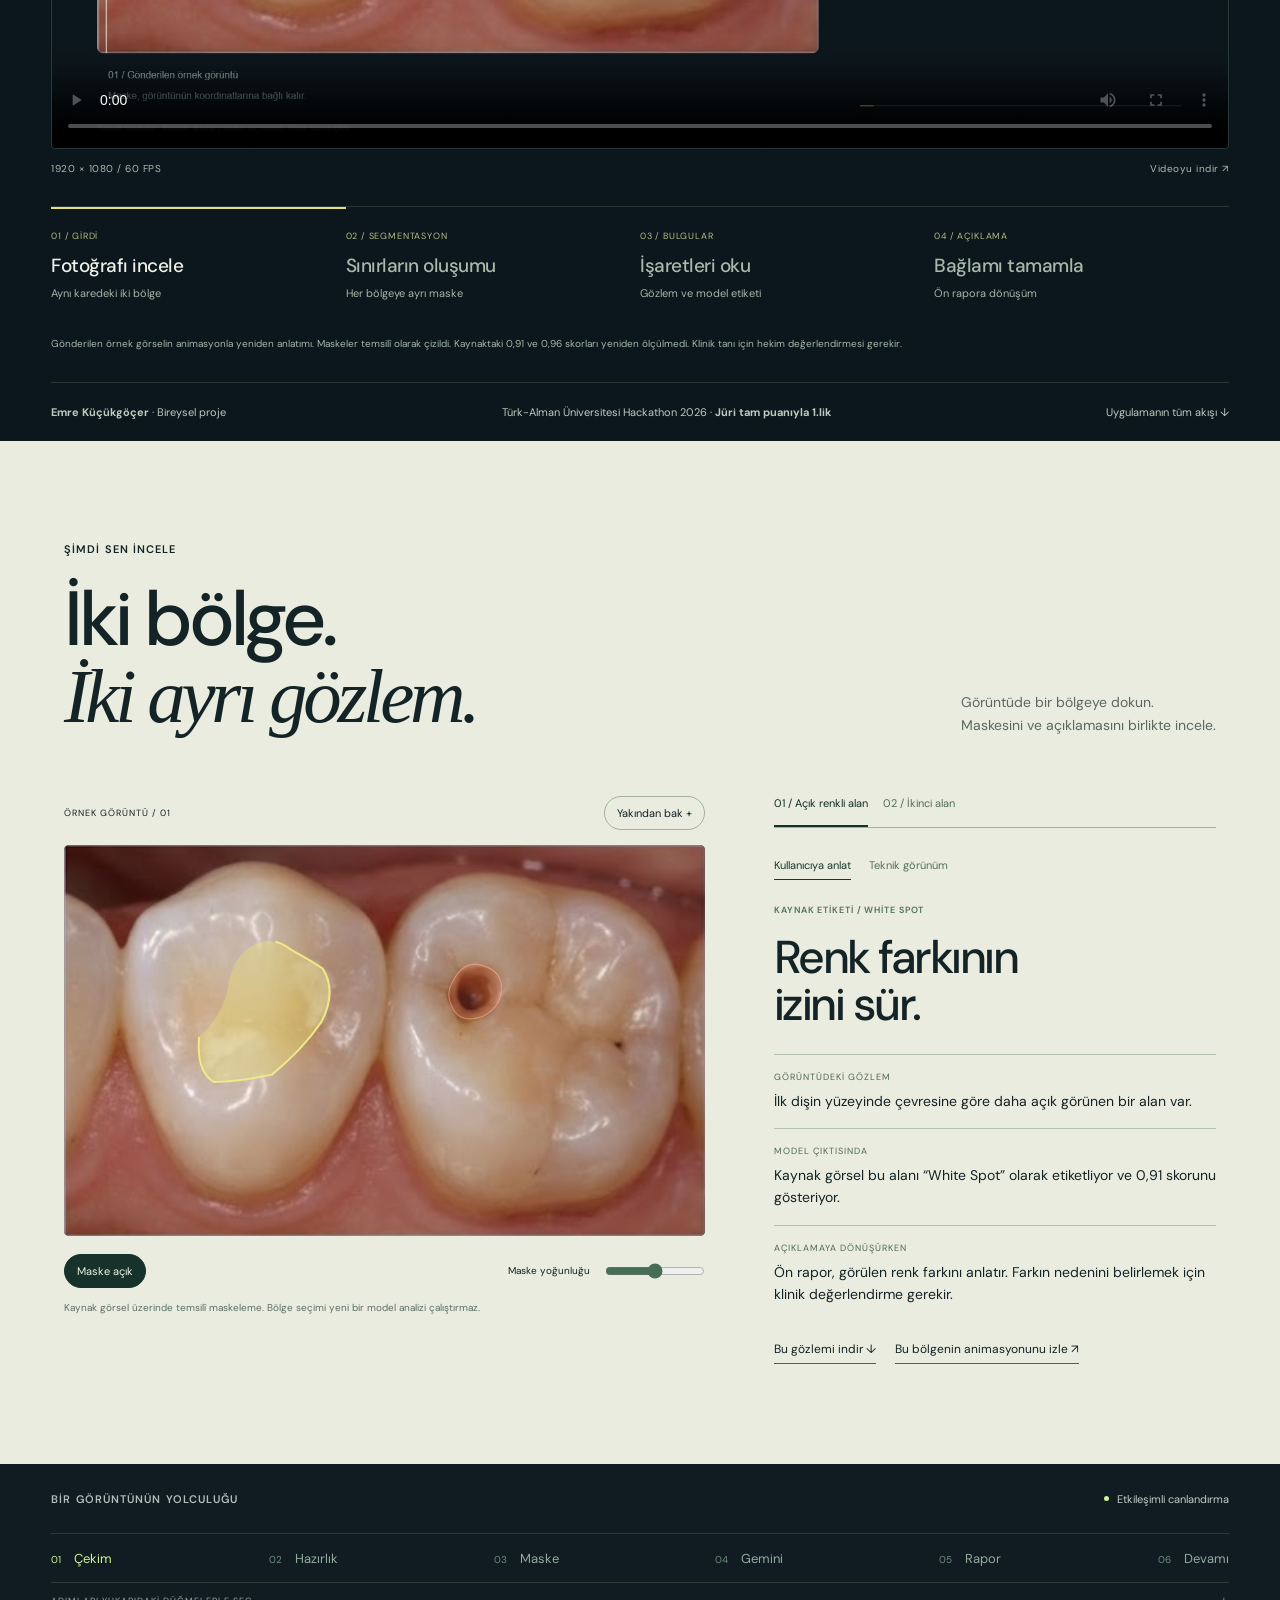
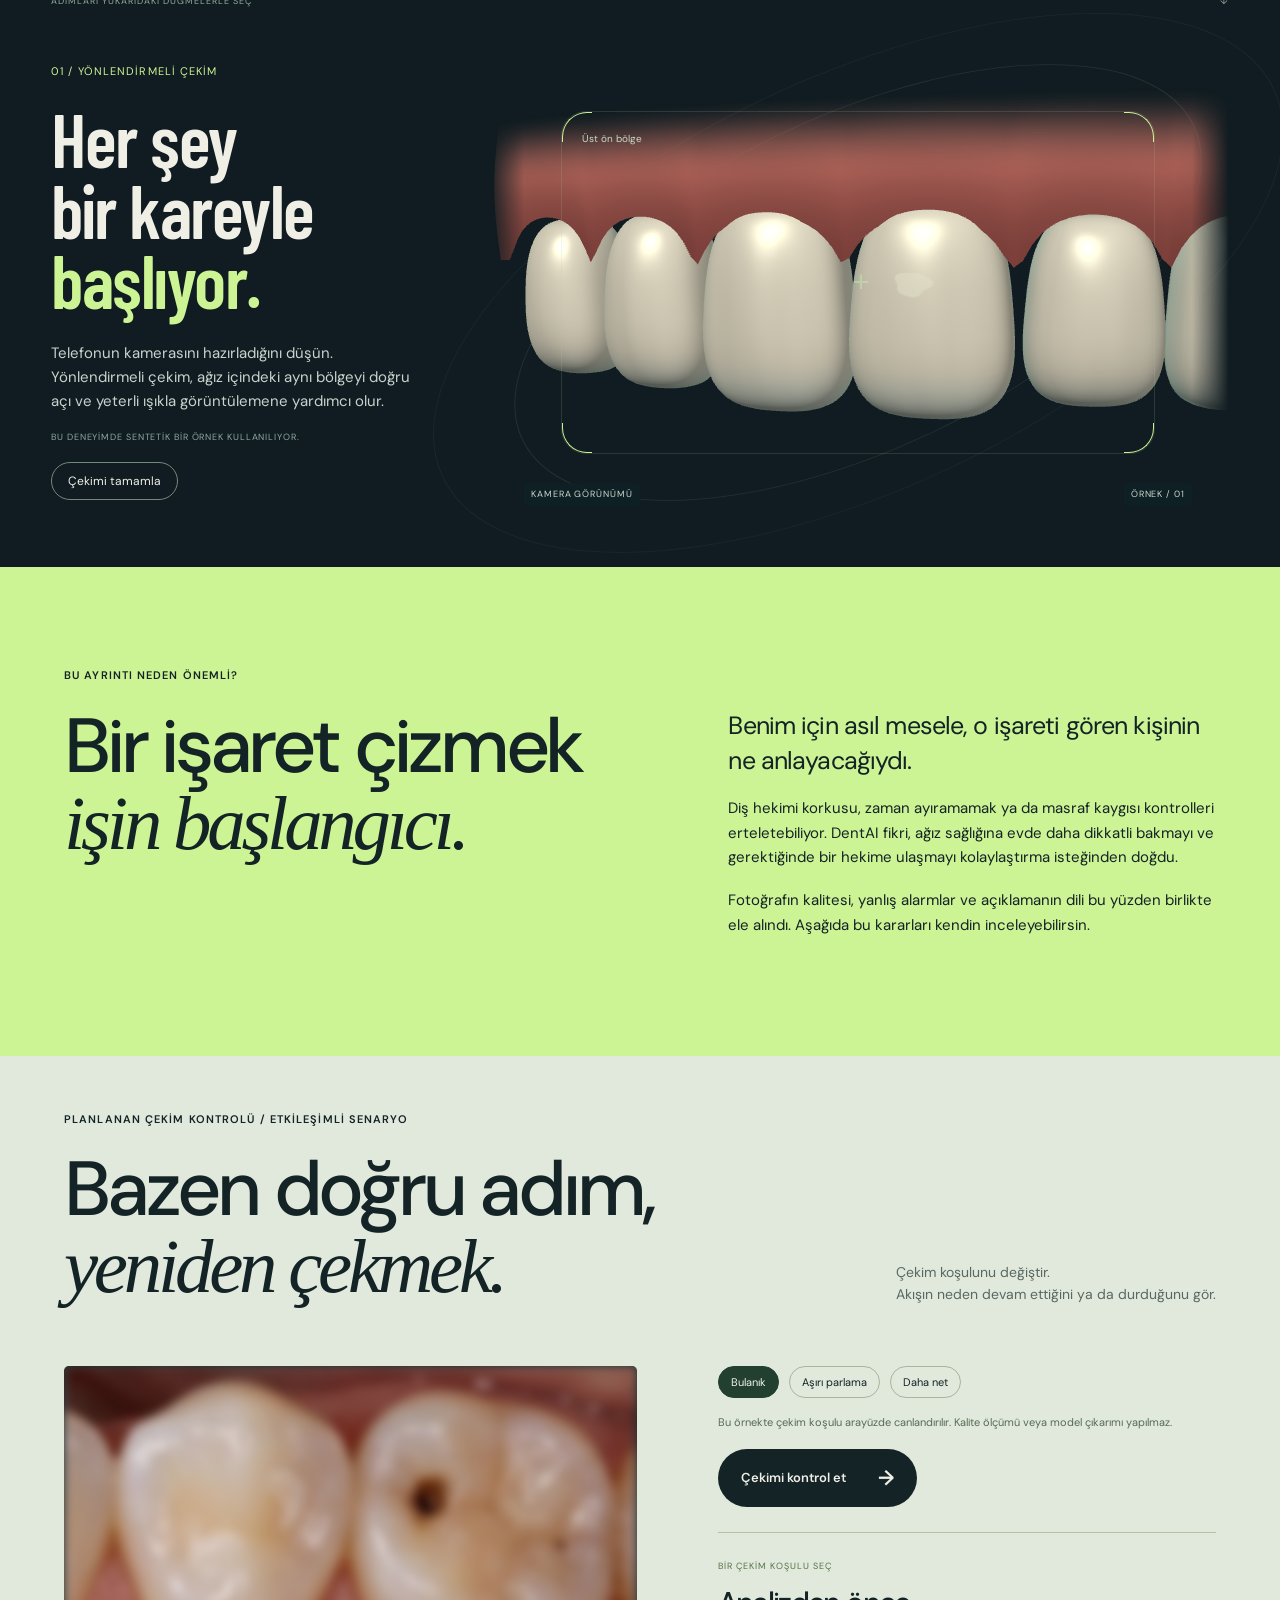
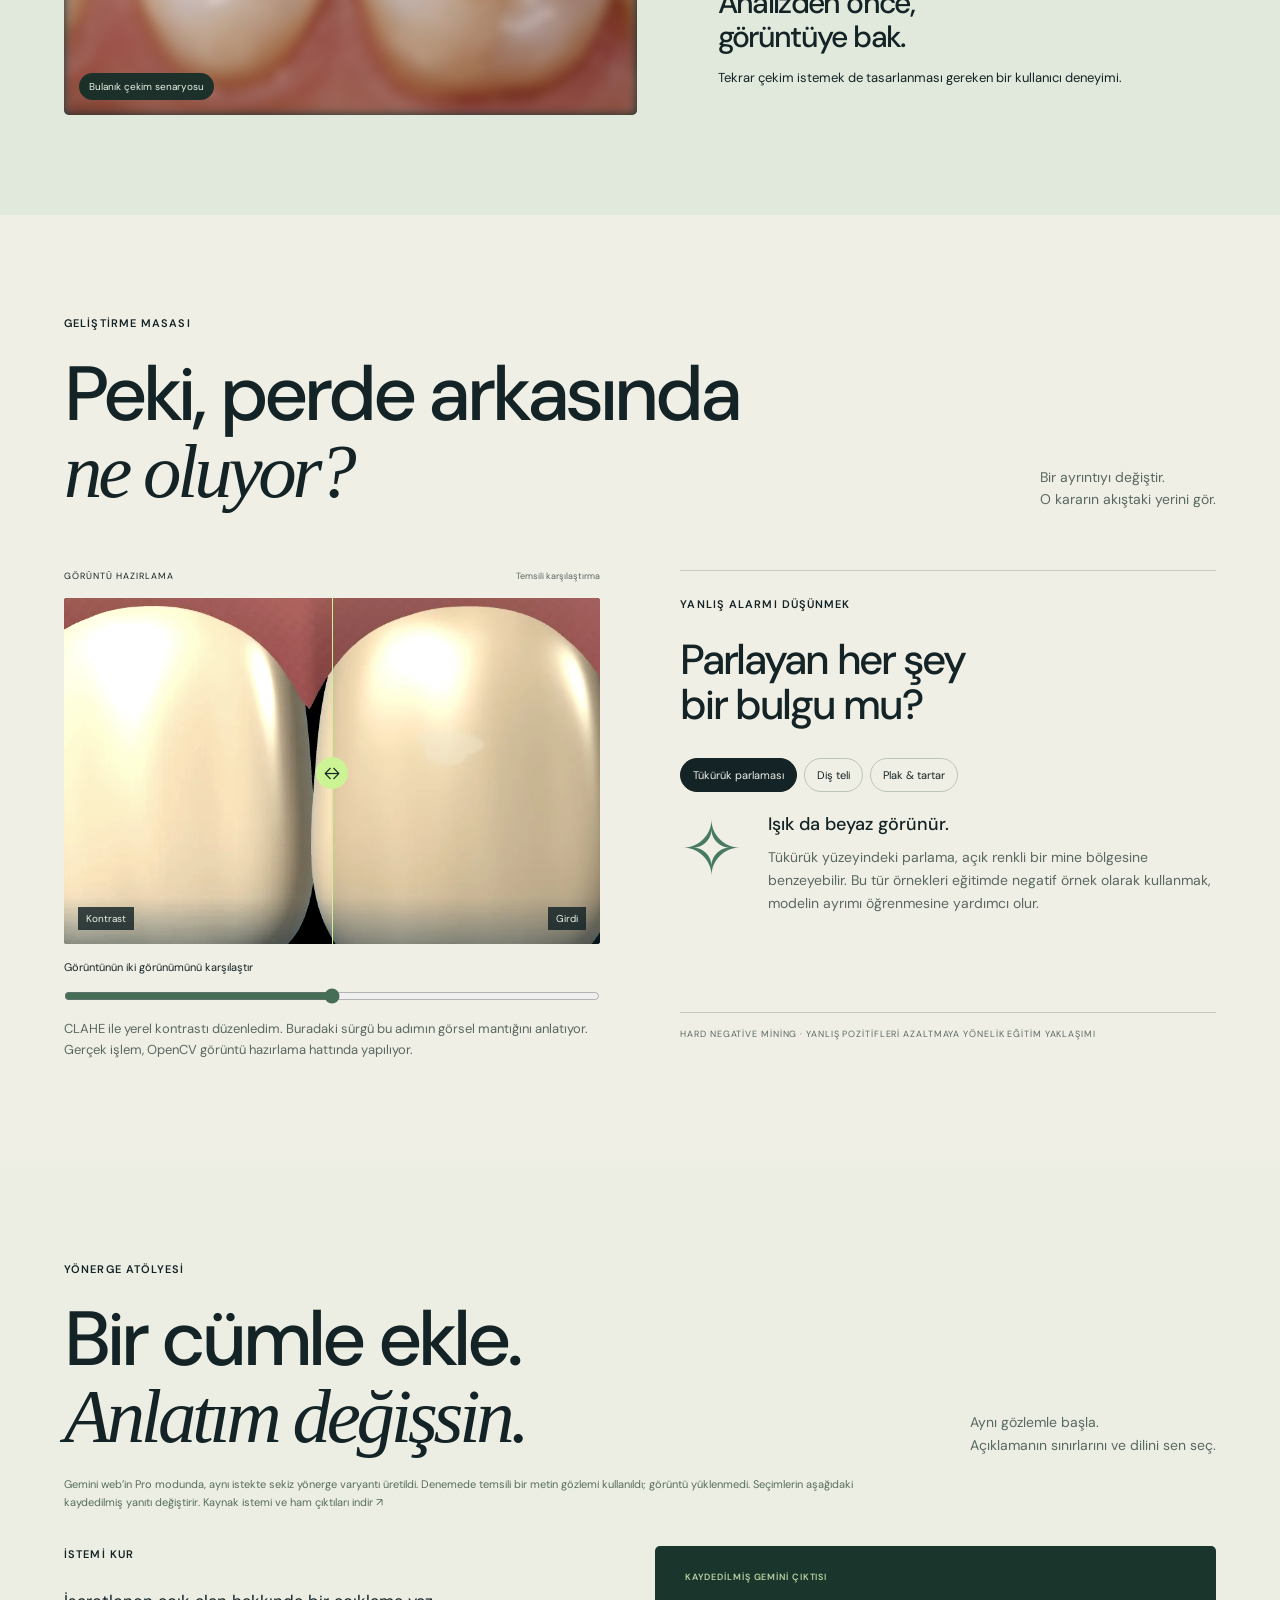
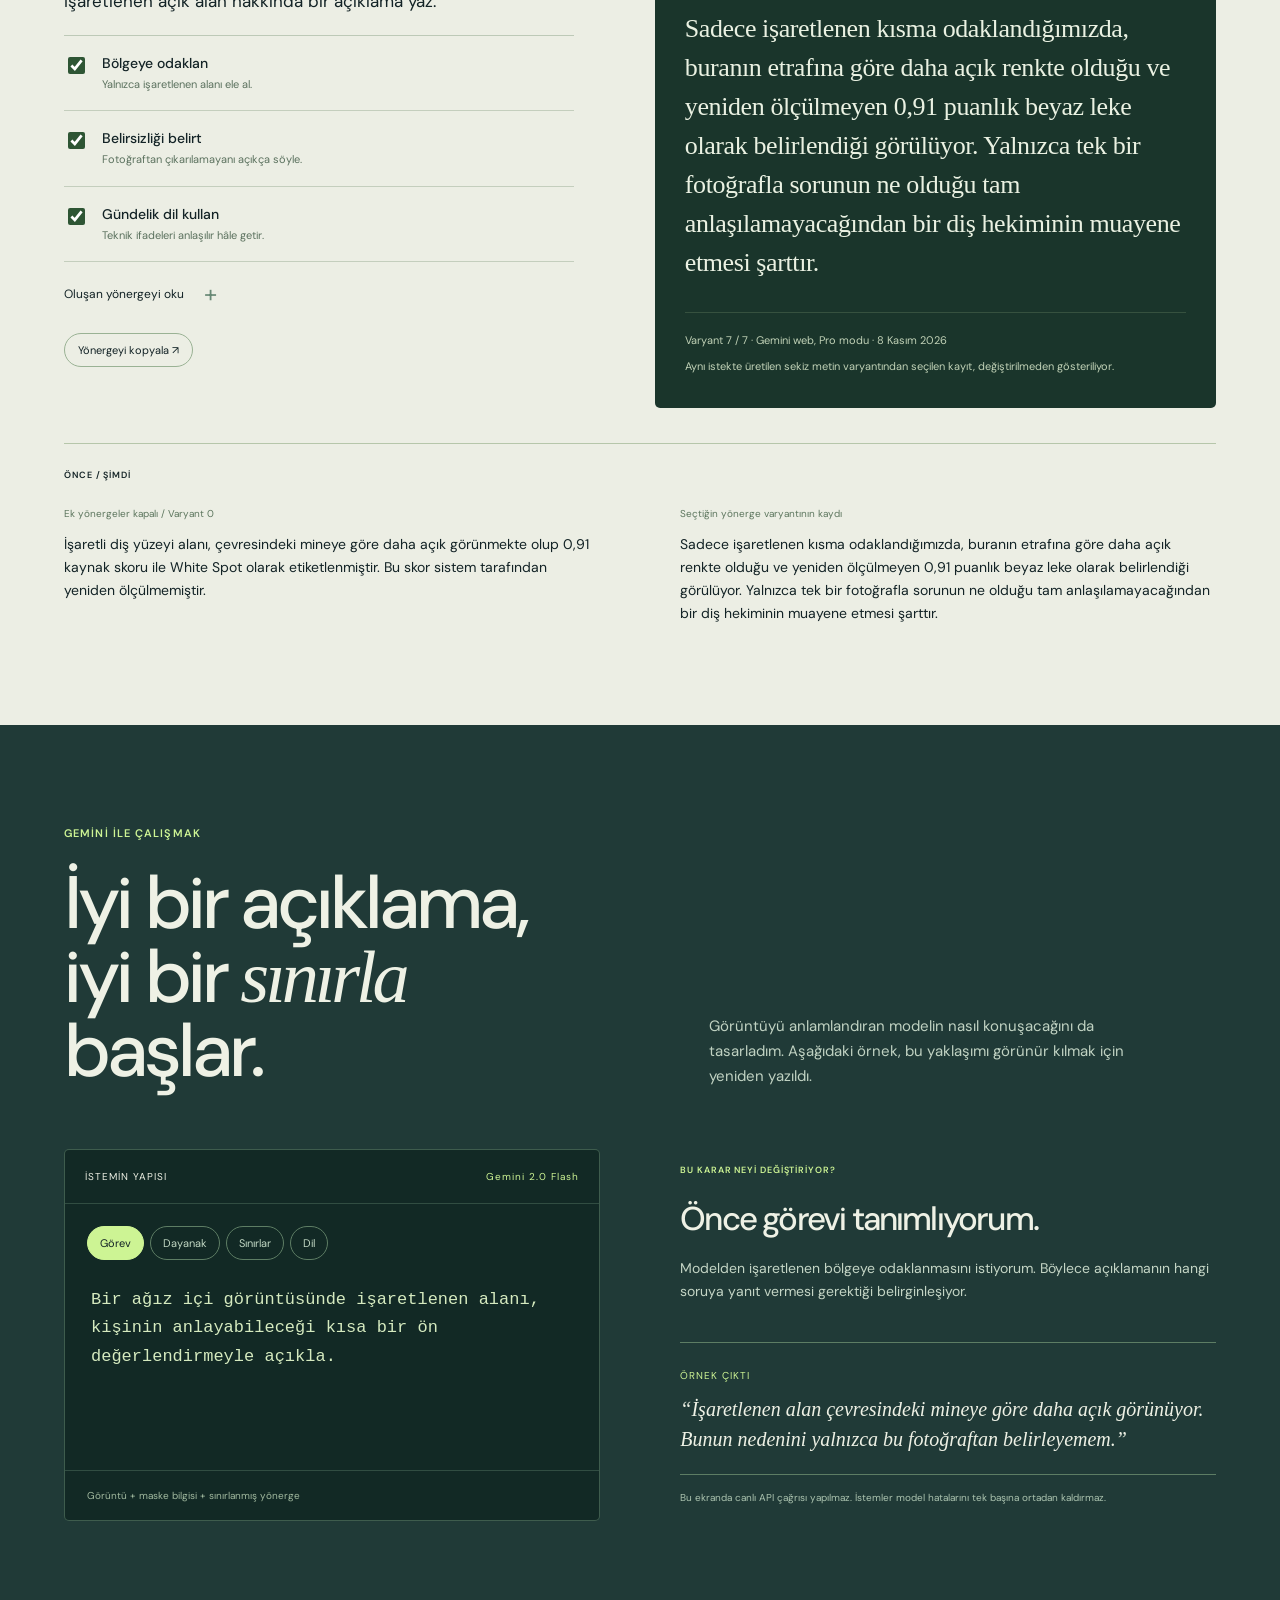
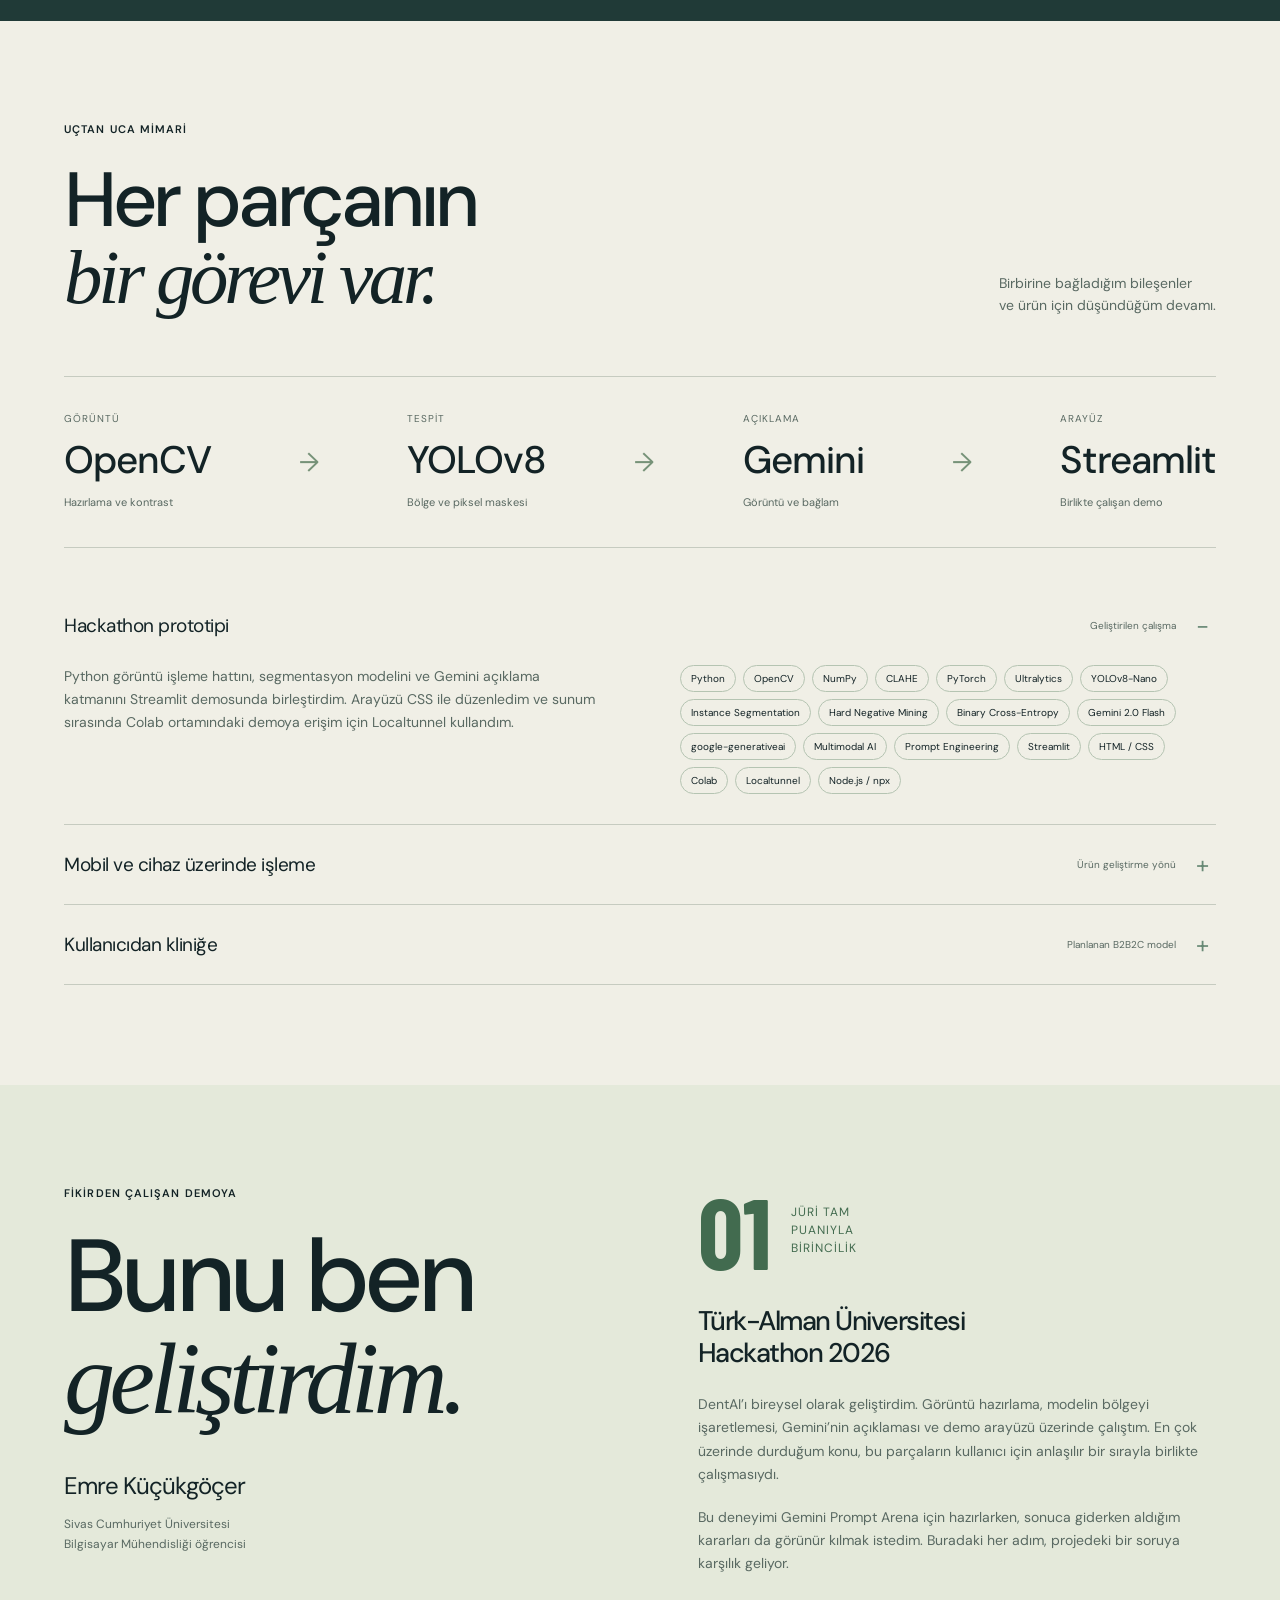
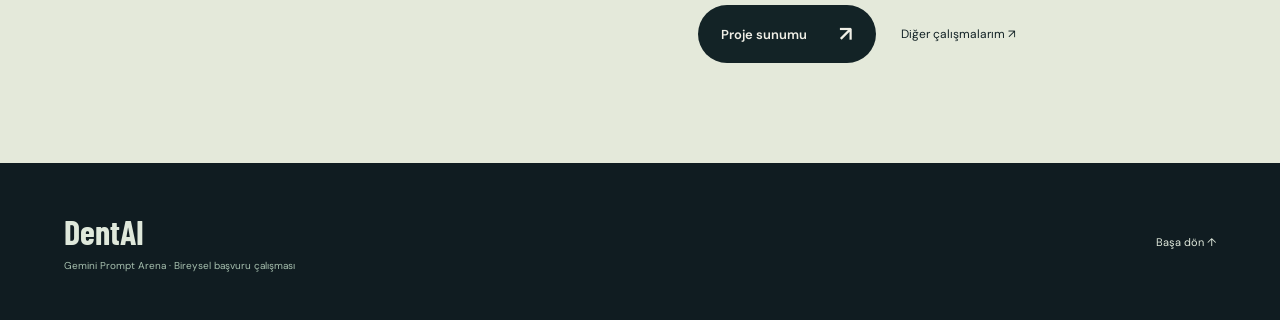
==== commit 76f97cd9: "Başvuru sayfasında Prompt Arena bağlamını belirginleştir" ====
--- a/index.html
+++ b/index.html
@@ -41,6 +41,26 @@
       </button>
     </header>
     <main>
+      <div class="submission-context">
+        <a
+          href="https://promptarena.com.tr/"
+          target="_blank"
+          rel="noopener"
+          aria-label="Gemini Prompt Arena resmi sitesi"
+          ><img
+            src="assets/prompt-arena.png"
+            width="84"
+            height="55"
+            alt="Gemini Prompt Arena"
+        /></a>
+        <p>
+          <strong>Gemini Prompt Arena için hazırlandı.</strong
+          ><span>Emre Küçükgöçer’in bireysel başvuru çalışması</span>
+        </p>
+        <a class="submission-jump" href="#prompt-lab"
+          >Gemini denemesini incele ↗</a
+        >
+      </div>
       <section class="first-look section-shell" id="top">
         <div class="first-question">
           <span class="eyebrow">DentAI / Küçük bir dikkat deneyi</span>
@@ -878,7 +898,7 @@
       </section>
       <footer class="section-shell">
         <div class="footer-brand">
-          DentAI<span>Bir görüntünün yolculuğu.</span>
+          DentAI<span>Gemini Prompt Arena · Bireysel başvuru çalışması</span>
         </div>
 
         <a href="#top">Başa dön ↑</a>
--- a/src/style.css
+++ b/src/style.css
@@ -2833,3 +2833,55 @@
 .journey:not(.in-view) .scan-light {
   animation-play-state: paused;
 }
+.submission-context {
+  display: flex;
+  align-items: center;
+  gap: 20px;
+  padding: 12px 4vw;
+  background: #0c161c;
+  color: #dfe7df;
+}
+.submission-context img {
+  display: block;
+  object-fit: contain;
+  width: 84px;
+  height: 55px;
+}
+.submission-context p {
+  font-size: 11px;
+  line-height: 1.6;
+}
+.submission-context strong {
+  font-weight: 500;
+  display: block;
+}
+.submission-context p span {
+  display: block;
+  color: #a6bcae;
+  font-size: 10px;
+}
+.submission-jump {
+  margin-left: auto;
+  font-size: 10px;
+  border-bottom: 1px solid #8da987;
+  padding-bottom: 4px;
+}
+@media (max-width: 700px) {
+  .submission-context {
+    gap: 12px;
+    padding: 10px 5%;
+  }
+  .submission-context img {
+    width: 64px;
+    height: 42px;
+  }
+  .submission-context p {
+    font-size: 10px;
+  }
+  .submission-context p span {
+    font-size: 9px;
+  }
+  .submission-jump {
+    display: none;
+  }
+}
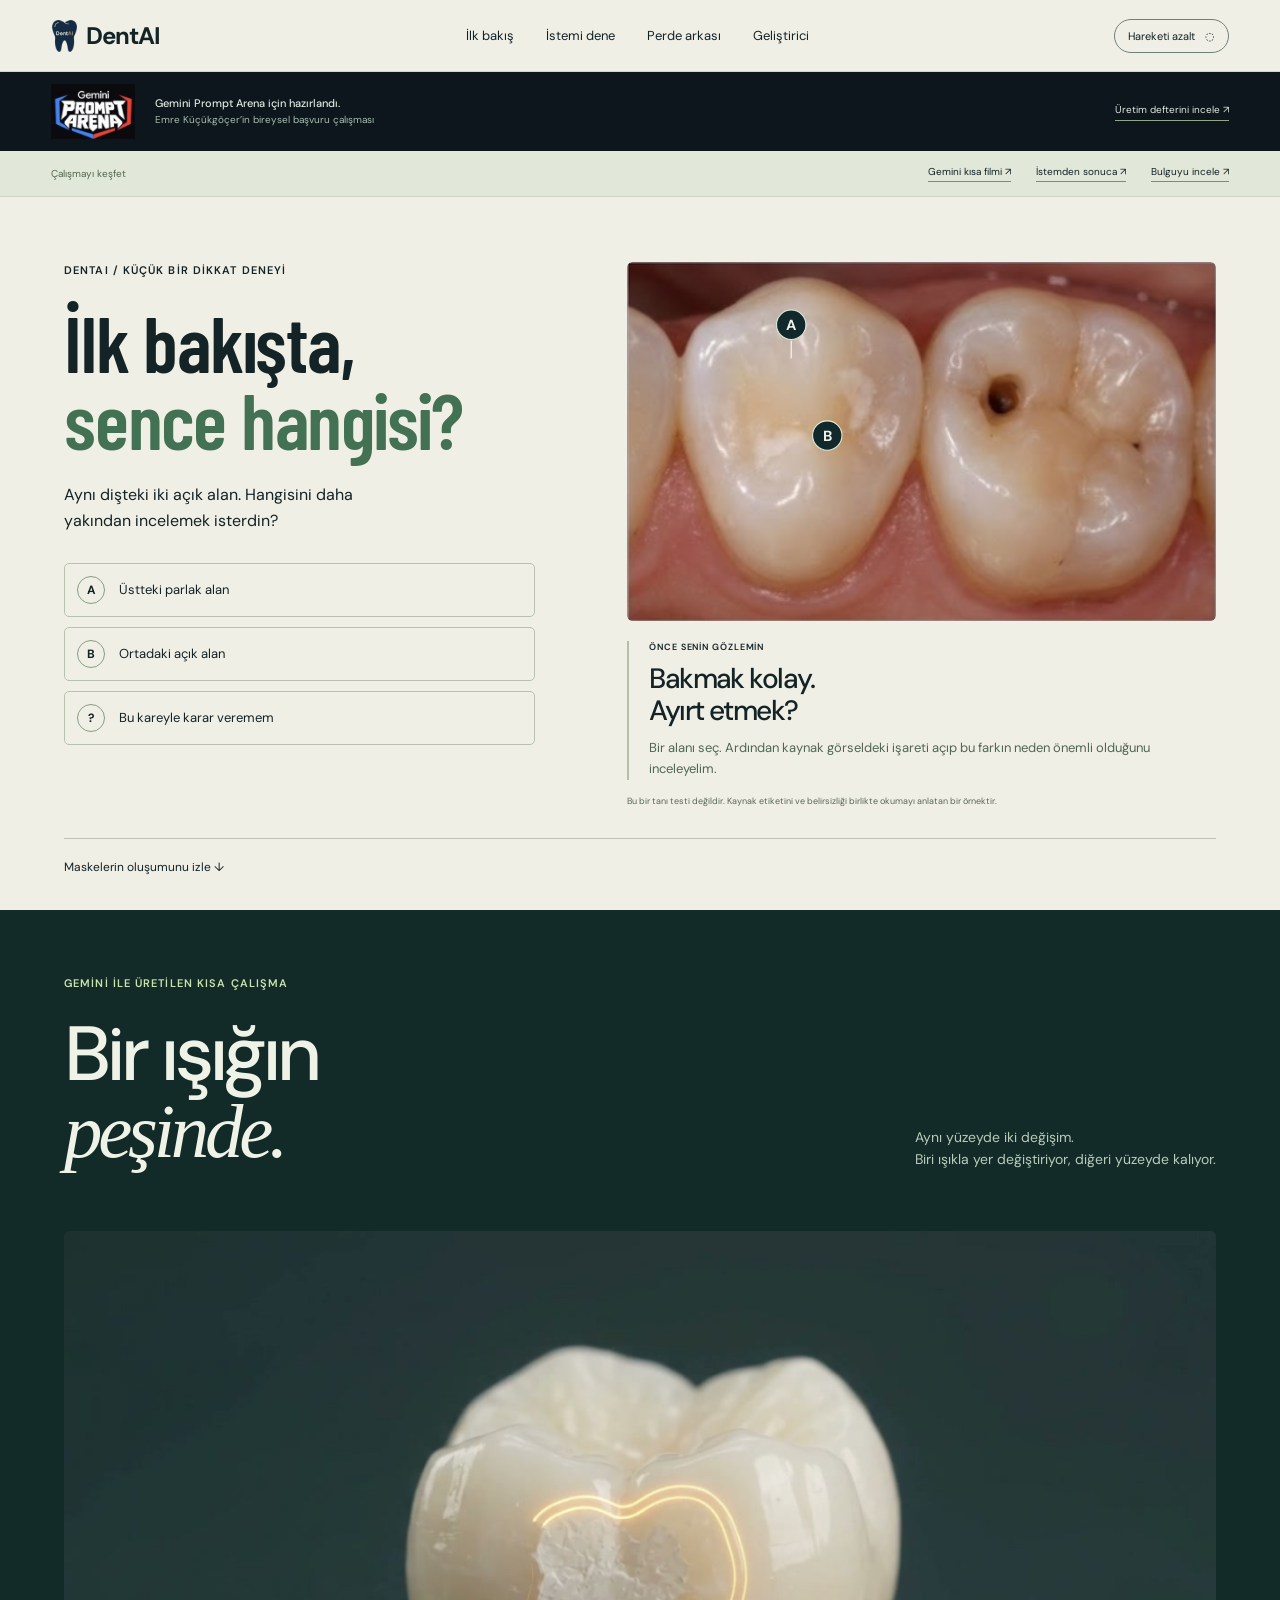
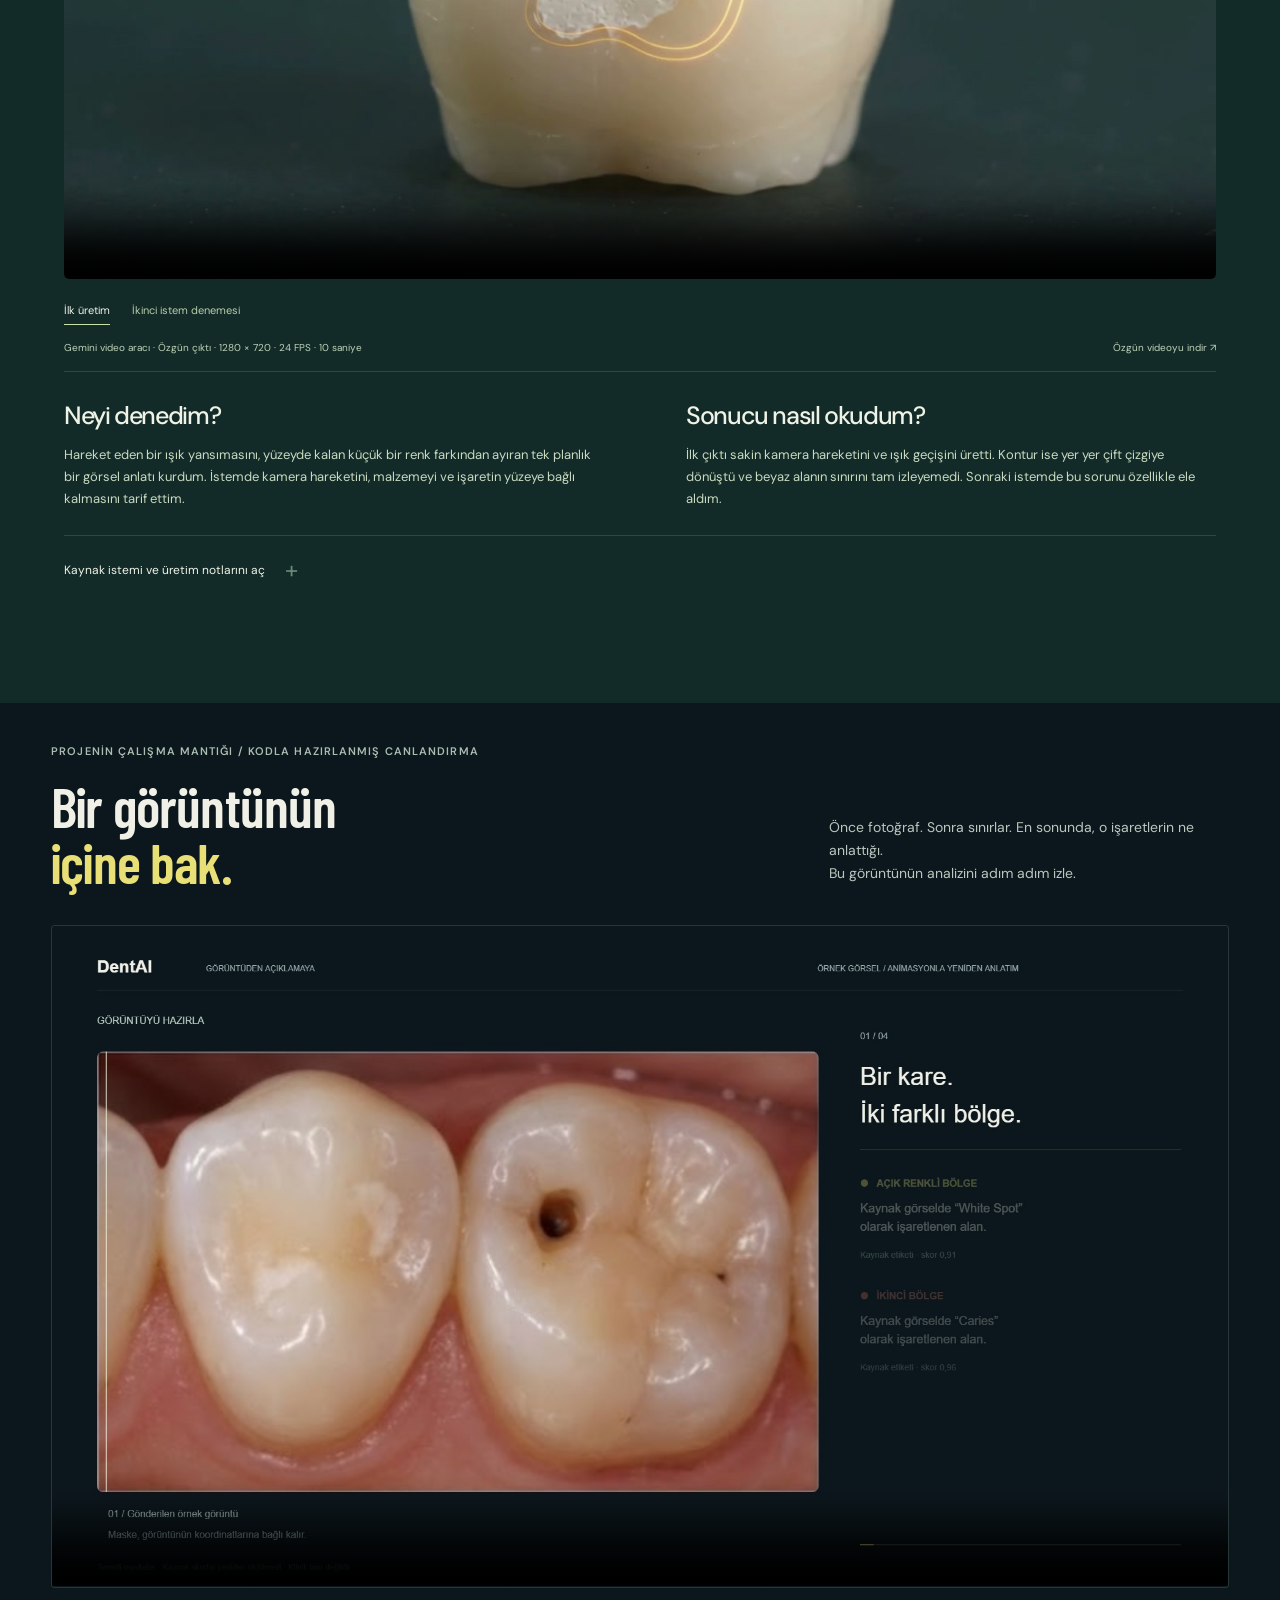
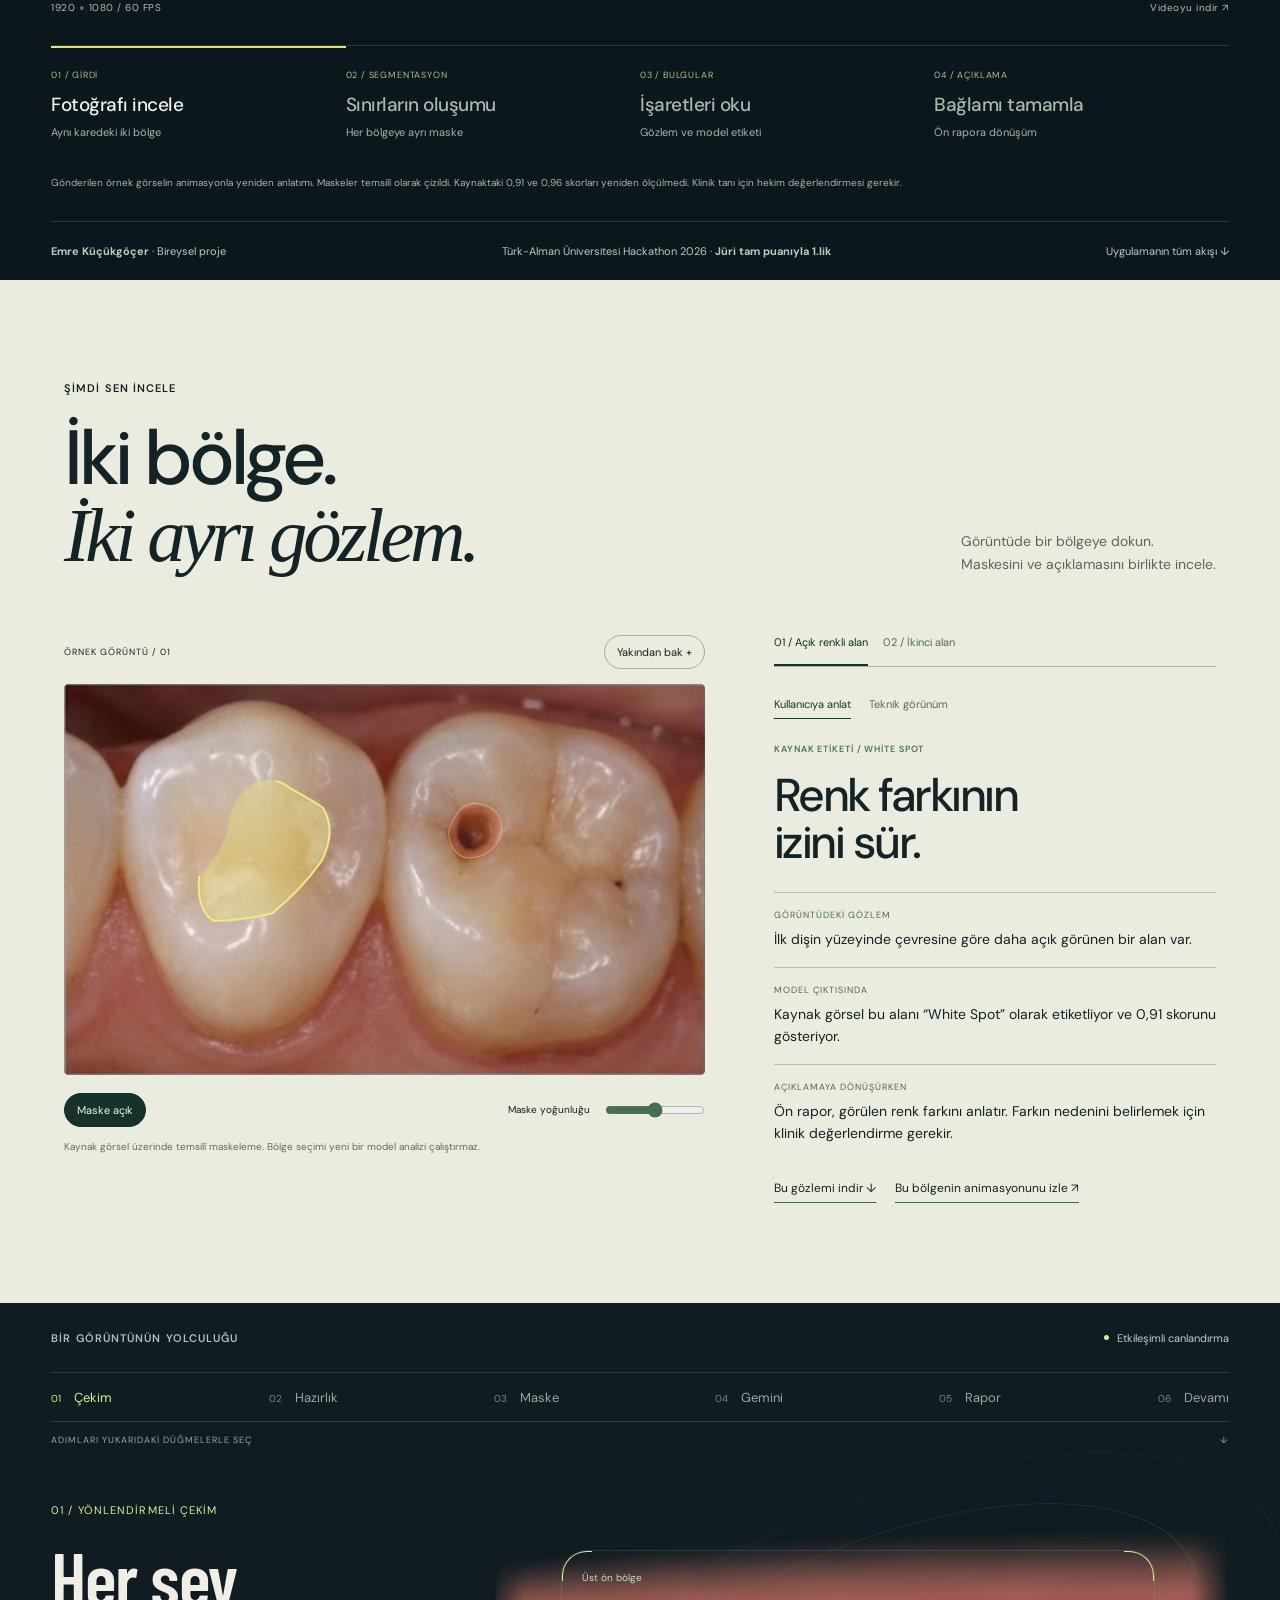
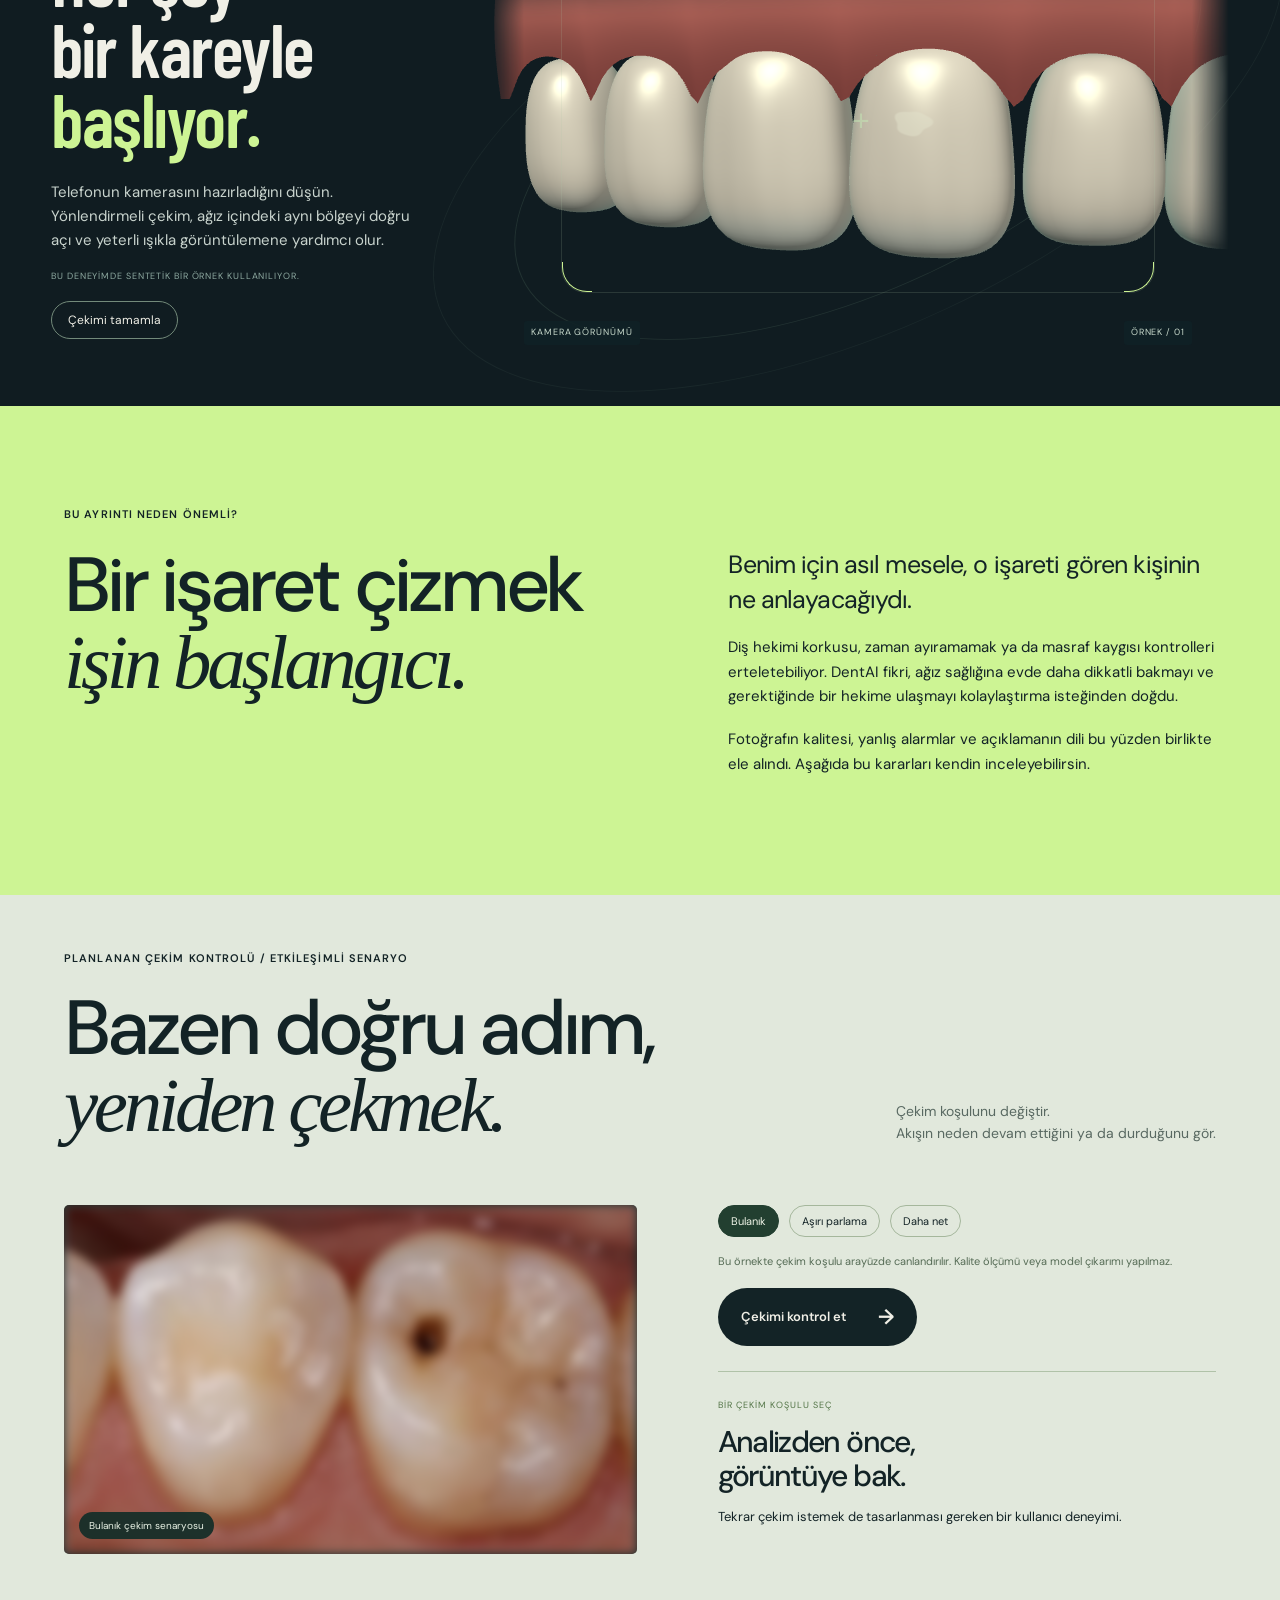
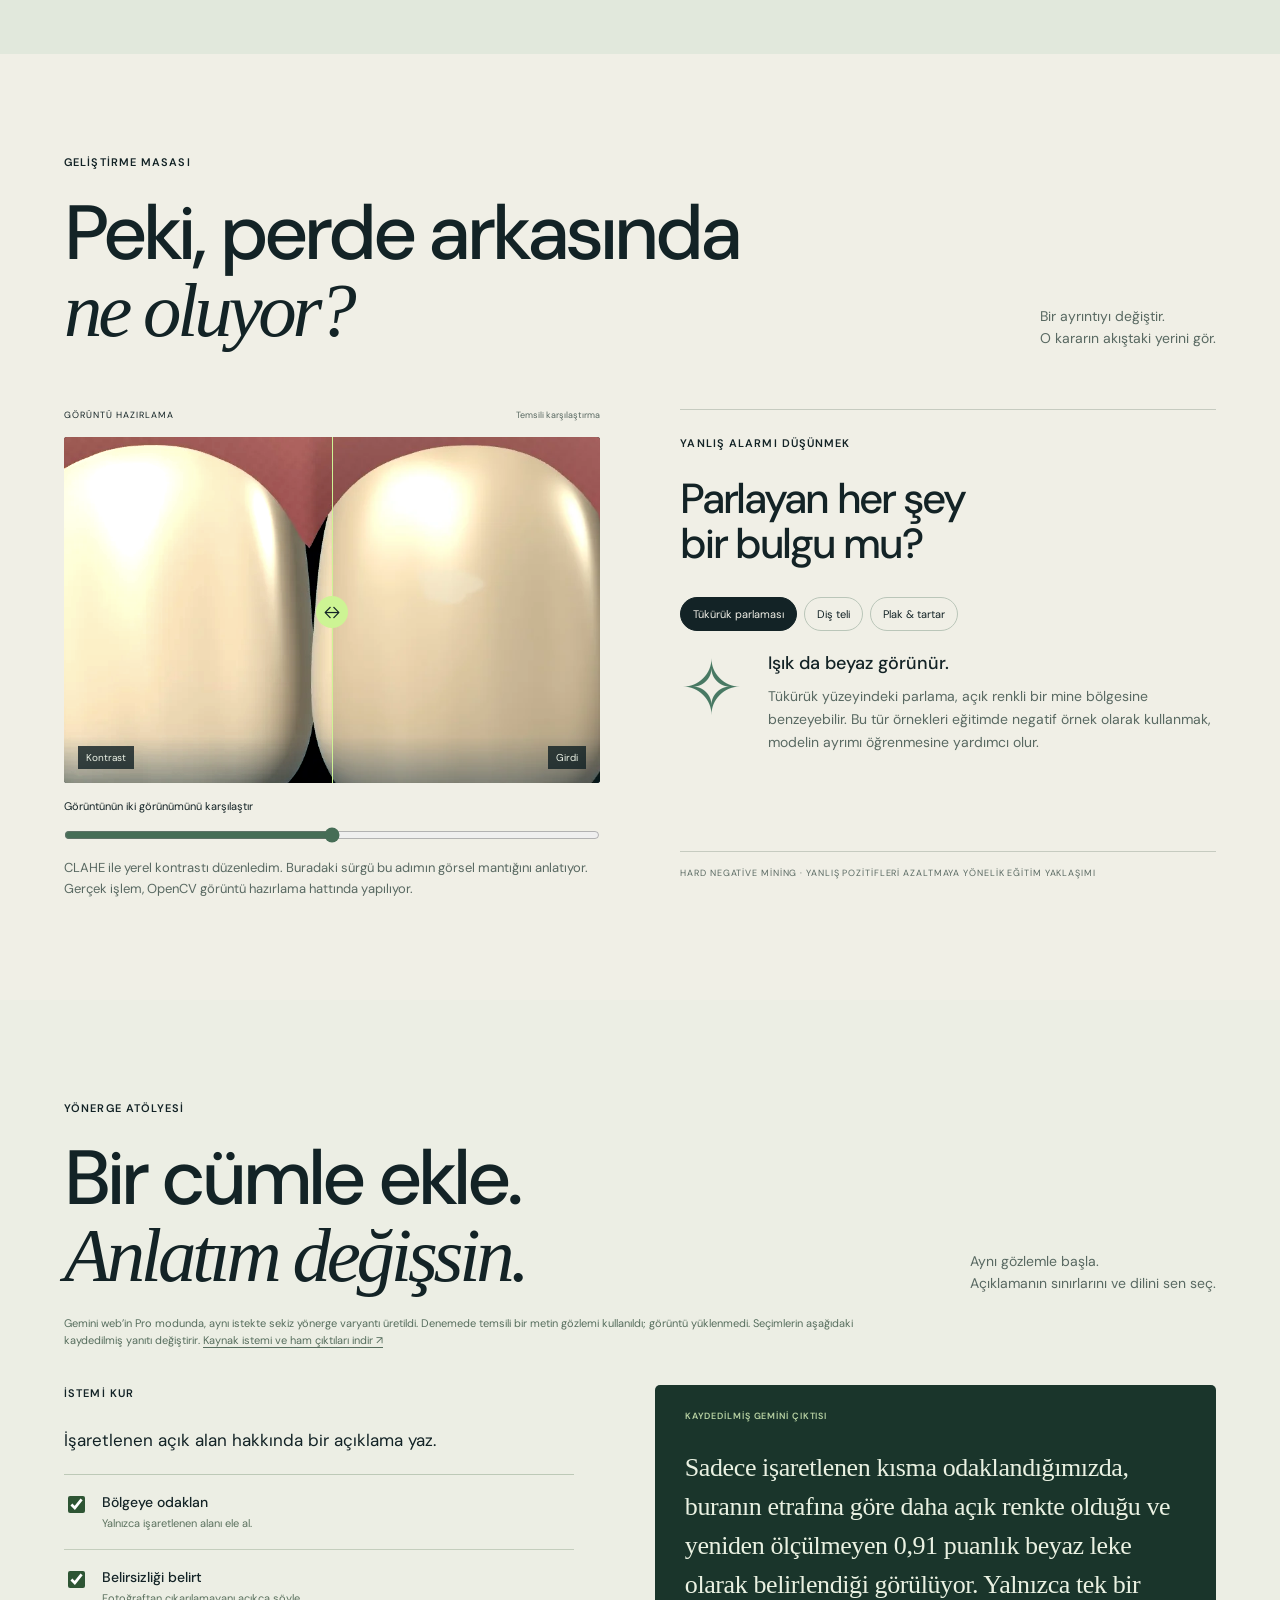
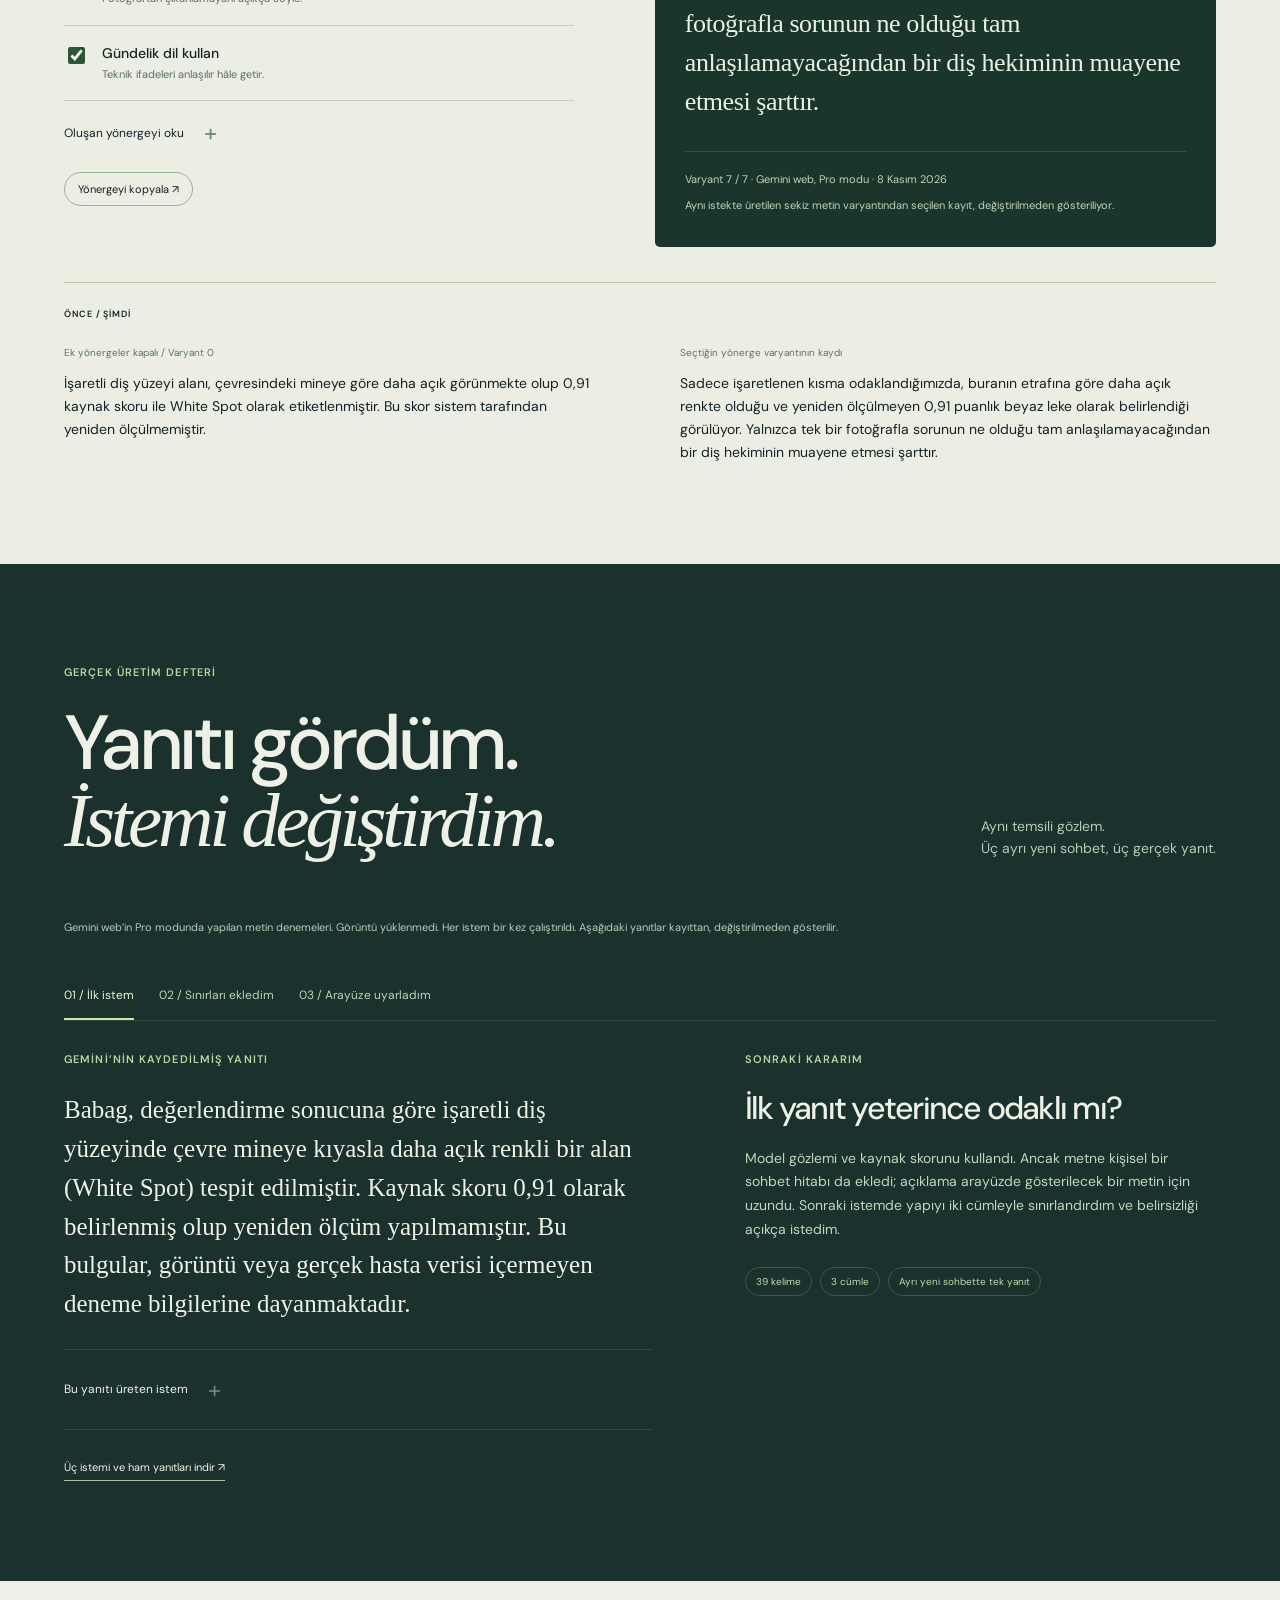
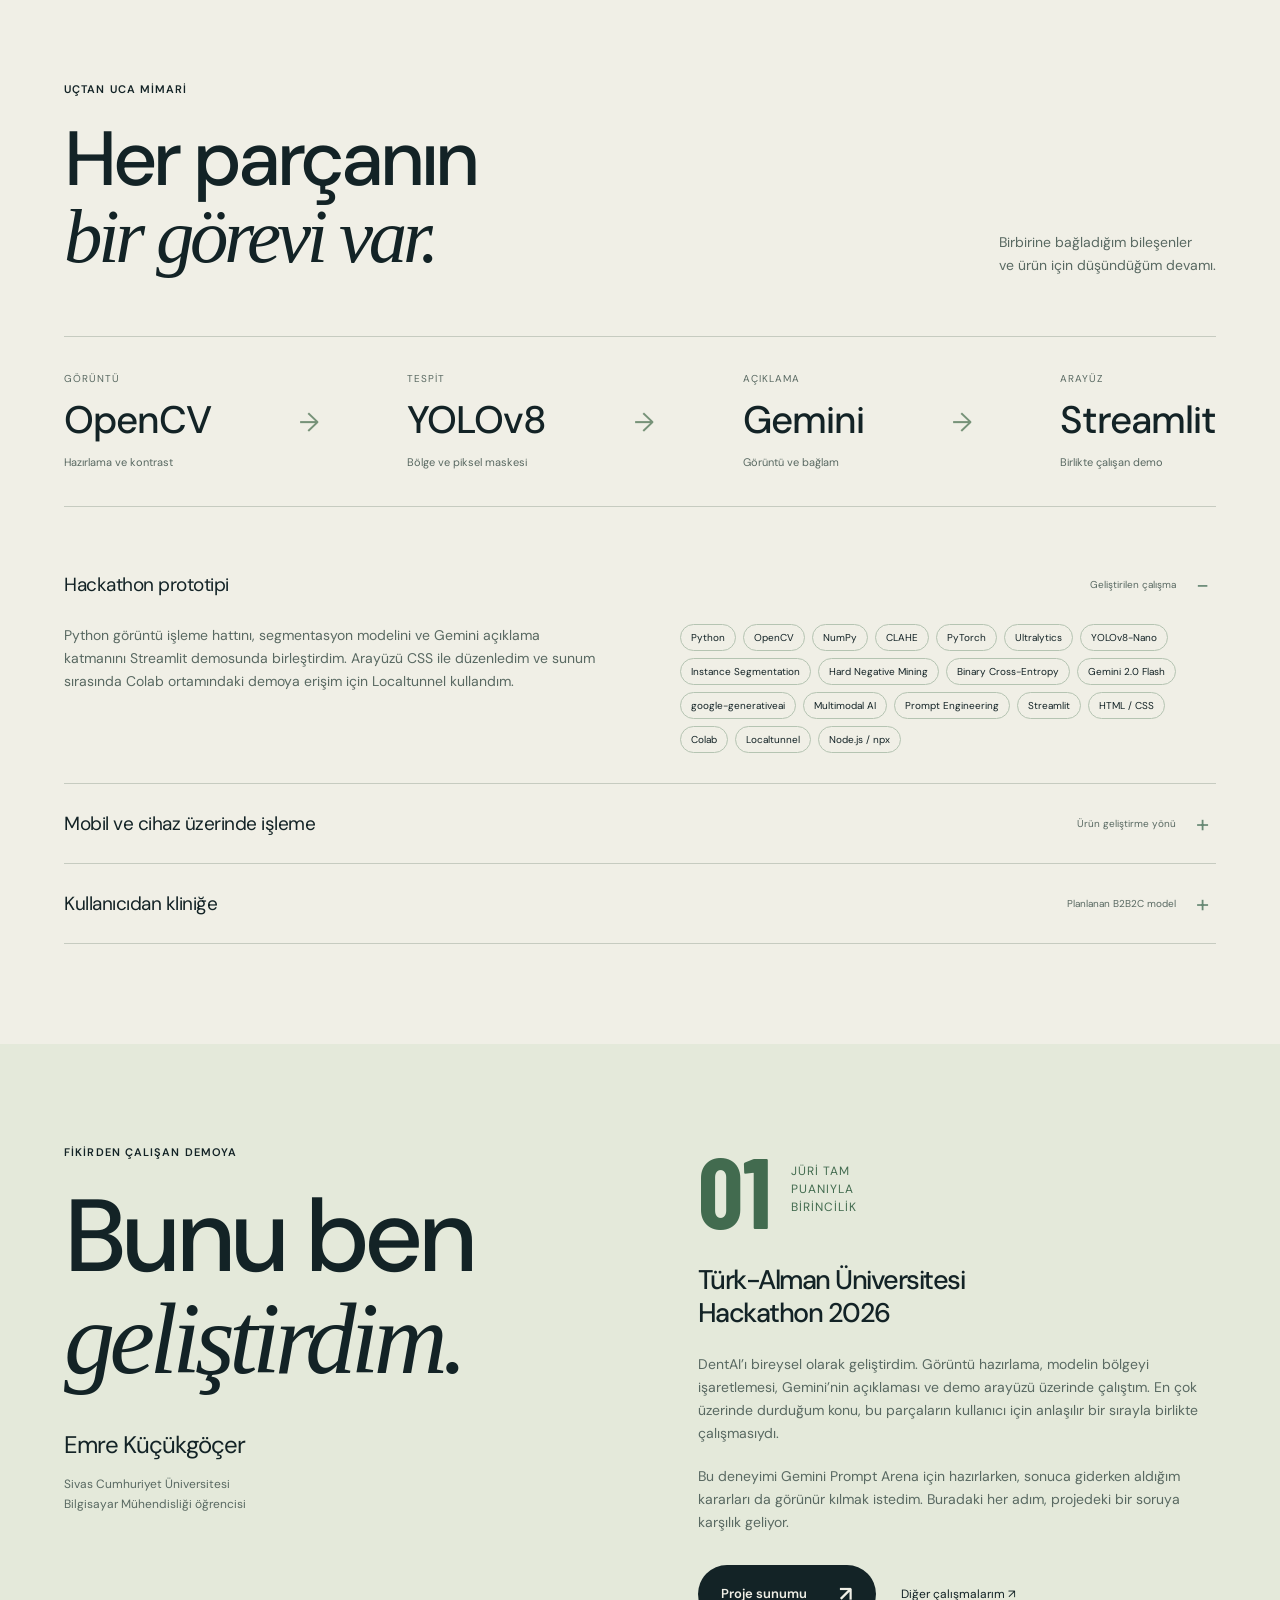
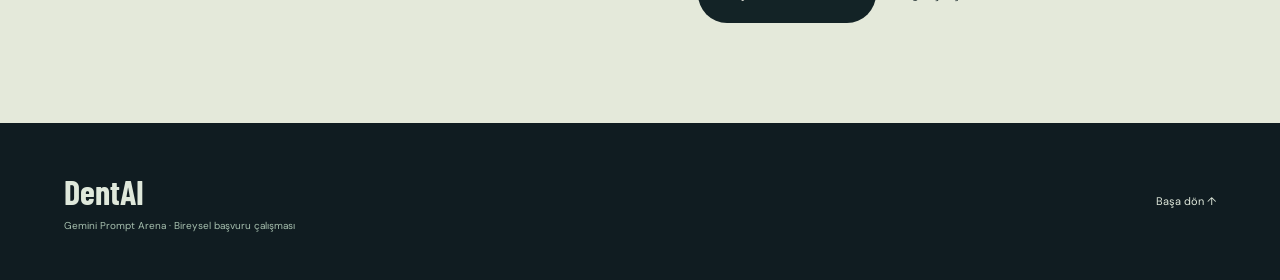
==== commit 58b43938: "Gemini kısa filmini ve gerçek üretim defterini tamamla" ====
--- a/index.html
+++ b/index.html
@@ -3,6 +3,27 @@
   <head>
     <meta charset="utf-8" />
     <meta name="viewport" content="width=device-width,initial-scale=1" />
+    <link
+      rel="canonical"
+      href="https://emrekgcc.github.io/dentai-experience/"
+    />
+    <meta property="og:type" content="website" />
+    <meta
+      property="og:title"
+      content="DentAI — Gemini Prompt Arena başvuru çalışması"
+    />
+    <meta
+      property="og:description"
+      content="Bir gözlemden yaratıcı filme, istemden açıklamaya. Emre Küçükgöçer’in üretim süreci ve gerçek Gemini kayıtları."
+    />
+    <meta
+      property="og:image"
+      content="https://emrekgcc.github.io/dentai-experience/assets/gemini-study-poster.jpg"
+    />
+    <meta
+      property="og:url"
+      content="https://emrekgcc.github.io/dentai-experience/"
+    />
     <meta name="theme-color" content="#111c20" />
     <title>DentAI — Bir görüntünün yolculuğu</title>
     <meta
@@ -57,9 +78,13 @@
           <strong>Gemini Prompt Arena için hazırlandı.</strong
           ><span>Emre Küçükgöçer’in bireysel başvuru çalışması</span>
         </p>
-        <a class="submission-jump" href="#prompt-lab"
-          >Gemini denemesini incele ↗</a
-        >
+        <a class="submission-jump" href="#prompt">Üretim defterini incele ↗</a>
+      </div>
+      <div class="review-route" aria-label="Çalışmayı inceleme bağlantıları">
+        <span>Çalışmayı keşfet</span
+        ><a href="#creative-study">Gemini kısa filmi ↗</a
+        ><a href="#prompt">İstemden sonuca ↗</a
+        ><a href="#evidence">Bulguyu incele ↗</a>
       </div>
       <section class="first-look section-shell" id="top">
         <div class="first-question">
@@ -138,10 +163,93 @@
           ><button id="challenge-reset" hidden>Yeniden bak ↺</button>
         </div>
       </section>
+      <section class="creative-study section-shell" id="creative-study">
+        <div class="section-heading">
+          <div>
+            <span class="eyebrow">Gemini ile üretilen kısa çalışma</span>
+            <h2>Bir ışığın<br /><em>peşinde.</em></h2>
+          </div>
+          <p>
+            Aynı yüzeyde iki değişim.<br />Biri ışıkla yer değiştiriyor, diğeri
+            yüzeyde kalıyor.
+          </p>
+        </div>
+        <div class="creative-player">
+          <video
+            id="creative-film"
+            controls
+            playsinline
+            preload="metadata"
+            poster="assets/gemini-study-poster.jpg"
+            width="1280"
+            height="720"
+            aria-label="Gemini ile üretilmiş kavramsal diş yüzeyi ve ışık filmi"
+          >
+            <source
+              src="assets/gemini-surface-study-original.mp4"
+              type="video/mp4"
+            />
+          </video>
+        </div>
+        <div
+          class="creative-takes"
+          role="group"
+          aria-label="Video üretim denemesi"
+        >
+          <button data-take="0" aria-pressed="true">İlk üretim</button
+          ><button data-take="1" aria-pressed="false">
+            İkinci istem denemesi
+          </button>
+        </div>
+        <div class="creative-meta">
+          <span id="creative-spec"
+            >Gemini video aracı · Özgün çıktı · 1280 × 720 · 24 FPS · 10
+            saniye</span
+          ><a
+            id="creative-download"
+            href="assets/gemini-surface-study-original.mp4"
+            download
+            >Özgün videoyu indir ↗</a
+          >
+        </div>
+        <div class="creative-notes">
+          <div>
+            <h3>Neyi denedim?</h3>
+            <p>
+              Hareket eden bir ışık yansımasını, yüzeyde kalan küçük bir renk
+              farkından ayıran tek planlık bir görsel anlatı kurdum. İstemde
+              kamera hareketini, malzemeyi ve işaretin yüzeye bağlı kalmasını
+              tarif ettim.
+            </p>
+          </div>
+          <div>
+            <h3>Sonucu nasıl okudum?</h3>
+            <p id="creative-review">
+              İlk çıktı sakin kamera hareketini ve ışık geçişini üretti. Kontur
+              ise yer yer çift çizgiye dönüştü ve beyaz alanın sınırını tam
+              izleyemedi. Sonraki istemde bu sorunu özellikle ele aldım.
+            </p>
+          </div>
+        </div>
+        <details class="creative-source">
+          <summary>Kaynak istemi ve üretim notlarını aç</summary>
+          <p>
+            Bu video Gemini’nin video oluşturma aracıyla üretildi. Kavramsal bir
+            görselleştirmedir. Klinik görüntü analizi veya gerçek segmentasyon
+            çıktısı içermez. Özgün video dosyası ve platformun kaynak işaretleri
+            korunur.
+          </p>
+          <a href="assets/gemini-video-record.json" download
+            >İstemi ve üretim kaydını indir ↗</a
+          >
+        </details>
+      </section>
       <section class="analysis-cinema" id="cinema">
         <div class="cinema-heading">
           <div>
-            <span class="eyebrow">DentAI / Görüntüden açıklamaya</span>
+            <span class="eyebrow"
+              >Projenin çalışma mantığı / Kodla hazırlanmış canlandırma</span
+            >
             <h2>Bir görüntünün<br /><em>içine bak.</em></h2>
           </div>
           <p>
@@ -382,7 +490,7 @@
               />
               <canvas
                 id="enamel"
-                aria-label="Temsili diş modeli. Kaydırdıkça görüntüye yaklaşılır ve küçük bir alanın maskesi çizilir."
+                aria-label="Temsili diş modeli. Adımlar seçildikçe görüntüye yaklaşılır ve küçük bir alanın maskesi çizilir."
               ></canvas>
               <div class="capture-guides" aria-hidden="true">
                 <i></i><i></i><i></i><i></i><span>Üst ön bölge</span>
@@ -680,54 +788,53 @@
           </div>
         </div>
       </section>
-      <section id="prompt" class="prompt-section section-shell">
-        <div class="prompt-heading">
-          <span class="eyebrow">Gemini ile çalışmak</span>
-          <h2>İyi bir açıklama,<br />iyi bir <em>sınırla</em> başlar.</h2>
-          <p>
-            Görüntüyü anlamlandıran modelin nasıl konuşacağını da tasarladım.
-            Aşağıdaki örnek, bu yaklaşımı görünür kılmak için yeniden yazıldı.
-          </p>
-        </div>
-        <div class="prompt-workbench">
-          <div class="prompt-editor">
-            <div class="window-bar">
-              <span>İSTEMİN YAPISI</span><span>Gemini 2.0 Flash</span>
-            </div>
-            <div class="prompt-tabs" role="group" aria-label="İstem bölümleri">
-              <button data-prompt="0" aria-pressed="true">Görev</button
-              ><button data-prompt="1" aria-pressed="false">Dayanak</button
-              ><button data-prompt="2" aria-pressed="false">Sınırlar</button
-              ><button data-prompt="3" aria-pressed="false">Dil</button>
-            </div>
-            <p class="prompt-code" id="prompt-code">
-              Bir ağız içi görüntüsünde işaretlenen alanı, kişinin
-              anlayabileceği kısa bir ön değerlendirmeyle açıkla.
-            </p>
-            <div class="prompt-bottom">
-              Görüntü + maske bilgisi + sınırlanmış yönerge
-            </div>
-          </div>
-          <div class="prompt-result" aria-live="polite">
-            <span class="eyebrow">Bu karar neyi değiştiriyor?</span>
-            <h3 id="prompt-title">Önce görevi tanımlıyorum.</h3>
-            <p id="prompt-reason">
-              Modelden işaretlenen bölgeye odaklanmasını istiyorum. Böylece
-              açıklamanın hangi soruya yanıt vermesi gerektiği belirginleşiyor.
-            </p>
-            <div class="result-example">
-              <span>Örnek çıktı</span>
-              <p>
-                “İşaretlenen alan çevresindeki mineye göre daha açık görünüyor.
-                Bunun nedenini yalnızca bu fotoğraftan belirleyemem.”
-              </p>
-            </div>
-            <small
-              >Bu ekranda canlı API çağrısı yapılmaz. İstemler model hatalarını
-              tek başına ortadan kaldırmaz.</small
-            >
-          </div>
-        </div>
+      <section id="prompt" class="revision-study section-shell">
+        <div class="section-heading">
+          <div>
+            <span class="eyebrow">Gerçek üretim defteri</span>
+            <h2>Yanıtı gördüm.<br /><em>İstemi değiştirdim.</em></h2>
+          </div>
+          <p>Aynı temsili gözlem.<br />Üç ayrı yeni sohbet, üç gerçek yanıt.</p>
+        </div>
+        <p class="provenance">
+          Gemini web’in Pro modunda yapılan metin denemeleri. Görüntü
+          yüklenmedi. Her istem bir kez çalıştırıldı. Aşağıdaki yanıtlar
+          kayıttan, değiştirilmeden gösterilir.
+        </p>
+        <div
+          class="revision-tabs"
+          role="group"
+          aria-label="Yönerge geliştirme aşaması"
+        >
+          <button data-trial="0" aria-pressed="true">01 / İlk istem</button
+          ><button data-trial="1" aria-pressed="false">
+            02 / Sınırları ekledim</button
+          ><button data-trial="2" aria-pressed="false">
+            03 / Arayüze uyarladım
+          </button>
+        </div>
+        <div class="revision-layout">
+          <div>
+            <span class="eyebrow">Gemini’nin kaydedilmiş yanıtı</span>
+            <blockquote id="trial-output">Deneme kaydı yükleniyor…</blockquote>
+            <details>
+              <summary>Bu yanıtı üreten istem</summary>
+              <pre id="trial-prompt"></pre>
+            </details>
+          </div>
+          <div class="revision-observation">
+            <span class="eyebrow">Sonraki kararım</span>
+            <h3 id="trial-title">Yanıtı okumak.</h3>
+            <p id="trial-observation"></p>
+            <div class="trial-facts" id="trial-facts"></div>
+          </div>
+        </div>
+        <a
+          class="record-download"
+          href="assets/gemini-independent-records.json"
+          download
+          >Üç istemi ve ham yanıtları indir ↗</a
+        >
       </section>
 
       <section class="architecture section-shell" id="architecture">
--- a/src/style.css
+++ b/src/style.css
@@ -2885,3 +2885,243 @@
     display: none;
   }
 }
+.creative-study {
+  background: #132b28;
+  color: #eff2e6;
+  padding-top: 65px;
+}
+.creative-study .section-heading > p {
+  color: #b7cbb9;
+}
+.creative-study .eyebrow {
+  color: #c8e3ae;
+}
+.creative-player video {
+  width: 100%;
+  height: auto;
+  display: block;
+  aspect-ratio: 16/9;
+  background: #10251f;
+  border-radius: 5px;
+}
+.creative-meta {
+  display: flex;
+  justify-content: space-between;
+  gap: 20px;
+  padding: 15px 0;
+  border-bottom: 1px solid #56775b66;
+  font-size: 10px;
+  color: #bdd1b8;
+  line-height: 1.6;
+}
+.creative-notes {
+  display: grid;
+  grid-template-columns: minmax(0, 1fr) minmax(0, 1fr);
+  gap: 8%;
+  padding-top: 30px;
+}
+.creative-notes h3 {
+  font-size: 25px;
+  margin-bottom: 15px;
+  line-height: 1.1;
+}
+.creative-notes p,
+.creative-source p {
+  font-size: 13px;
+  line-height: 1.7;
+  color: #c8d9c0;
+}
+.creative-source {
+  margin-top: 25px;
+  border-top: 1px solid #56775b66;
+}
+.creative-source summary {
+  font-size: 12px;
+  padding-block: 18px;
+}
+.creative-source a {
+  display: inline-block;
+  font-size: 11px;
+  border-bottom: 1px solid #b7ccaa;
+  padding-bottom: 5px;
+  margin: 12px 0;
+}
+.revision-study {
+  background: #1a312d;
+  color: #eff1e7;
+}
+.revision-study .section-heading > p,
+.revision-study .provenance {
+  color: #b6cbb7;
+}
+.revision-study .eyebrow {
+  color: #b9d5a0;
+}
+.revision-tabs {
+  display: flex;
+  gap: 25px;
+  border-bottom: 1px solid #58735a66;
+  margin-bottom: 30px;
+}
+.revision-tabs button {
+  background: transparent;
+  border: 0;
+  border-bottom: 2px solid transparent;
+  padding: 15px 0;
+  font-size: 12px;
+  color: #bed1b7;
+}
+.revision-tabs [aria-pressed="true"] {
+  border-color: #cce6a6;
+  color: #e8f3d8;
+}
+.revision-layout {
+  display: grid;
+  grid-template-columns: minmax(0, 1.25fr) minmax(0, 1fr);
+  gap: 8%;
+}
+#trial-output {
+  font:
+    25px/1.55 Georgia,
+    serif;
+  margin: 0 0 25px;
+  min-height: 160px;
+}
+.revision-layout details {
+  border-block: 1px solid #58735a66;
+}
+.revision-layout details summary {
+  font-size: 12px;
+}
+#trial-prompt {
+  white-space: pre-wrap;
+  overflow-wrap: anywhere;
+  font:
+    12px/1.7 Consolas,
+    monospace;
+  color: #bfd1b8;
+  margin: 0 0 25px;
+}
+.revision-observation h3 {
+  font-size: 32px;
+  line-height: 1.1;
+  margin-bottom: 20px;
+}
+.revision-observation > p {
+  font-size: 14px;
+  line-height: 1.7;
+  color: #c3d5bc;
+}
+.trial-facts {
+  display: flex;
+  flex-wrap: wrap;
+  gap: 8px;
+  margin-top: 25px;
+}
+.trial-facts span {
+  font-size: 10px;
+  border: 1px solid #71916666;
+  padding: 7px 10px;
+  border-radius: 20px;
+  color: #c0d9ad;
+}
+.record-download {
+  display: inline-block;
+  font-size: 11px;
+  border-bottom: 1px solid #acc698;
+  margin-top: 30px;
+  padding-bottom: 6px;
+}
+@media (max-width: 1000px) {
+  .site-header nav {
+    gap: 17px;
+    font-size: 11px;
+  }
+  .site-header nav a:nth-last-child(-n + 2) {
+    display: none;
+  }
+}
+@media (max-width: 700px) {
+  .creative-study {
+    padding-top: 50px;
+  }
+  .creative-meta {
+    flex-direction: column;
+    gap: 8px;
+  }
+  .creative-notes,
+  .revision-layout {
+    grid-template-columns: minmax(0, 1fr);
+    gap: 25px;
+  }
+  .creative-notes h3 {
+    font-size: 24px;
+  }
+  .revision-tabs {
+    gap: 12px;
+  }
+  .revision-tabs button {
+    font-size: 10px;
+    flex: 1;
+    text-align: left;
+  }
+  #trial-output {
+    font-size: 23px;
+    min-height: 0;
+  }
+  .revision-observation h3 {
+    font-size: 29px;
+  }
+}
+.review-route {
+  display: flex;
+  gap: 25px;
+  align-items: center;
+  flex-wrap: wrap;
+  padding: 14px 4vw;
+  background: #e1e7d9;
+  border-bottom: 1px solid #acbda066;
+  font-size: 10px;
+}
+.review-route > span {
+  color: #53694f;
+  margin-right: auto;
+}
+.review-route a {
+  border-bottom: 1px solid #78916c;
+  padding-bottom: 3px;
+}
+.creative-takes {
+  display: flex;
+  gap: 22px;
+  padding-top: 17px;
+}
+.creative-takes button {
+  background: transparent;
+  border: 0;
+  border-bottom: 1px solid transparent;
+  color: #b5cda9;
+  padding: 7px 0;
+  font-size: 11px;
+}
+.creative-takes [aria-pressed="true"] {
+  border-color: #c6e2a6;
+  color: #eef3e7;
+}
+.provenance a {
+  text-decoration: underline;
+  text-underline-offset: 3px;
+}
+@media (max-width: 700px) {
+  .review-route {
+    padding-inline: 5%;
+    gap: 12px;
+    font-size: 9px;
+  }
+  .review-route > span {
+    width: 100%;
+  }
+  .creative-takes button {
+    font-size: 10px;
+  }
+}
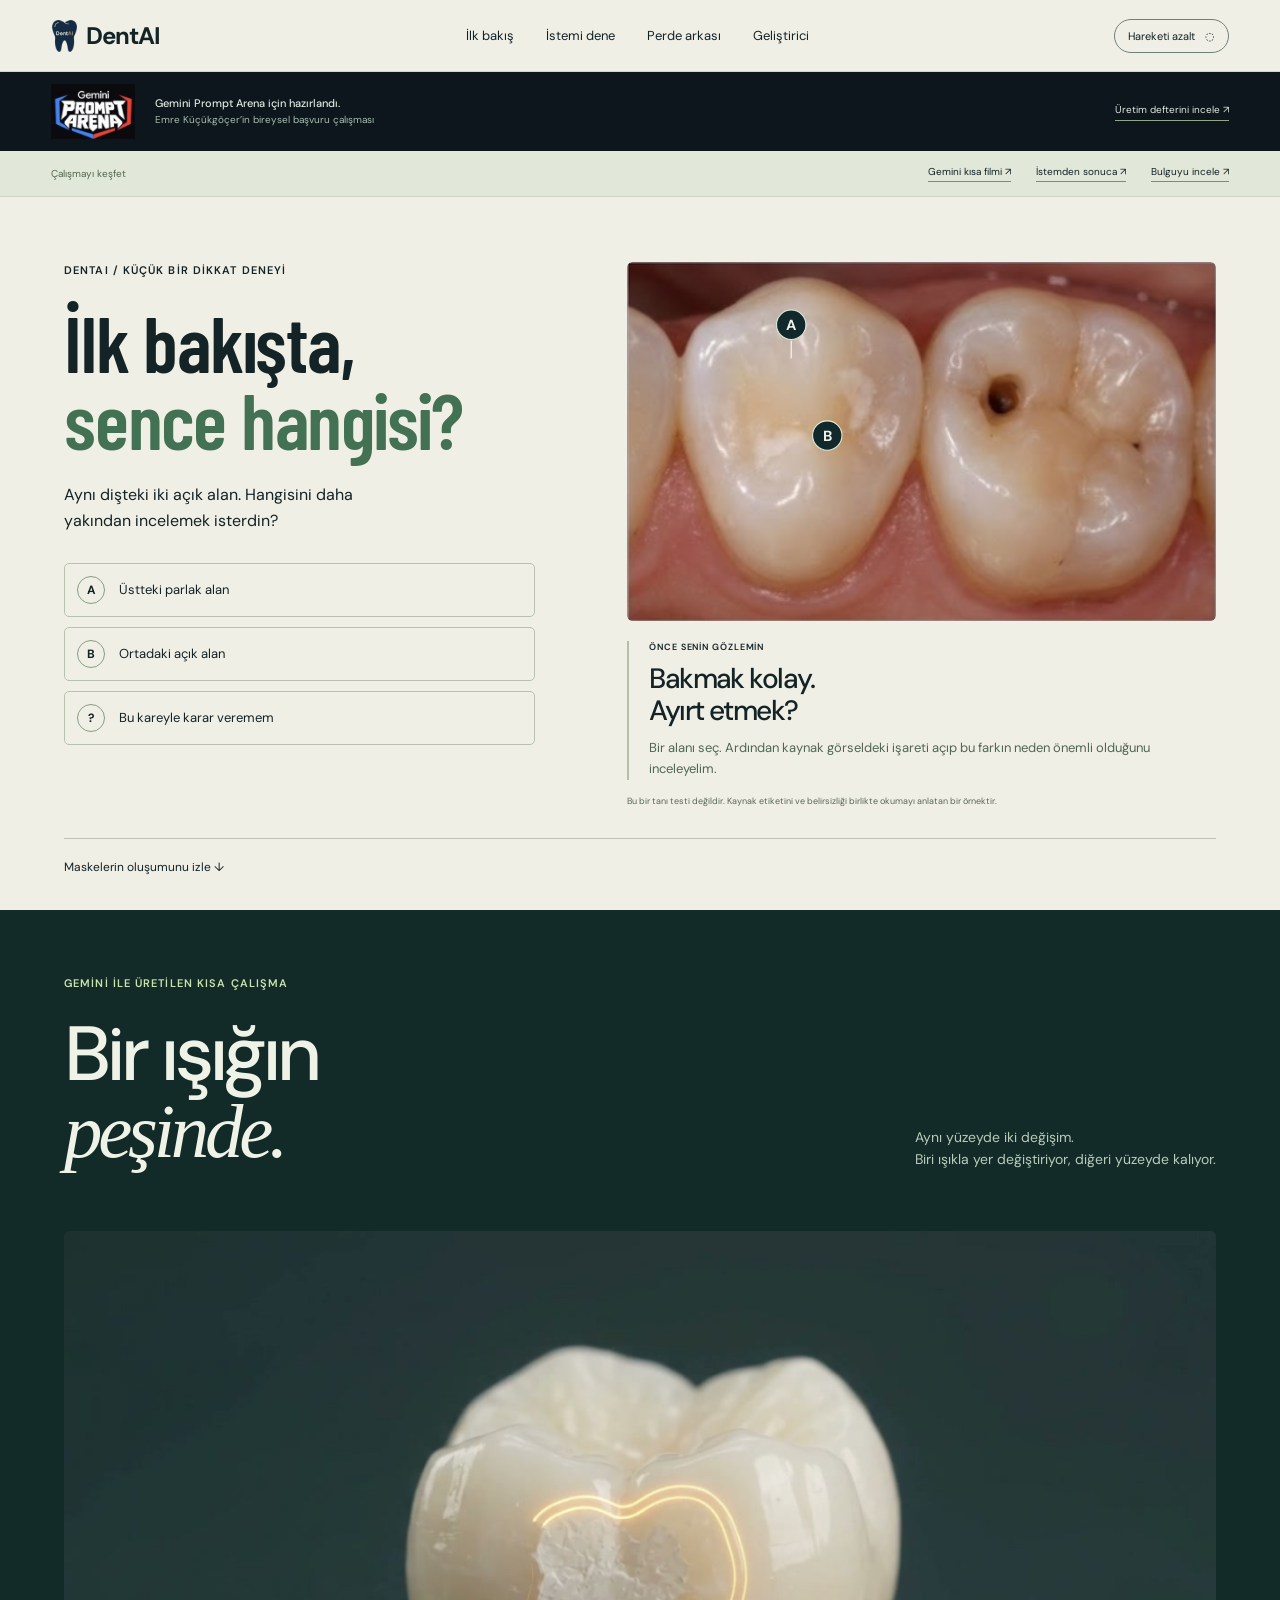
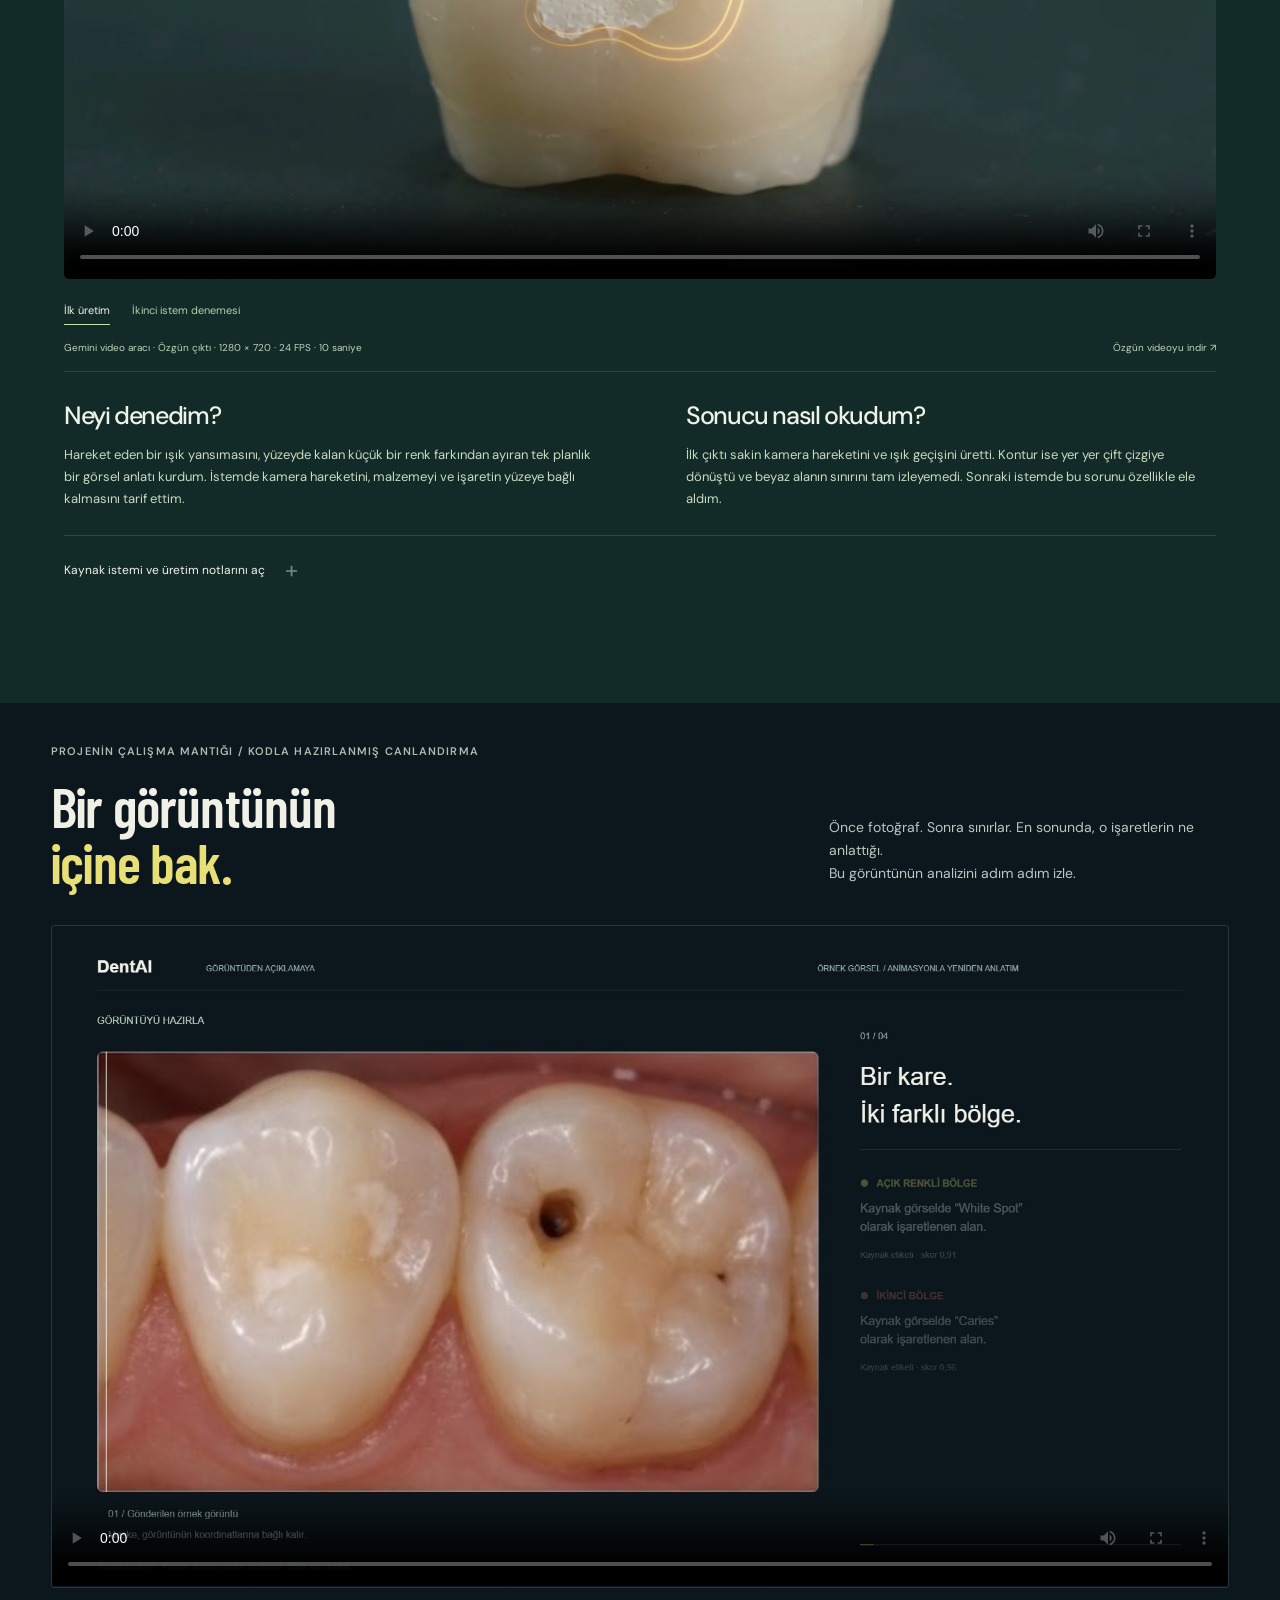
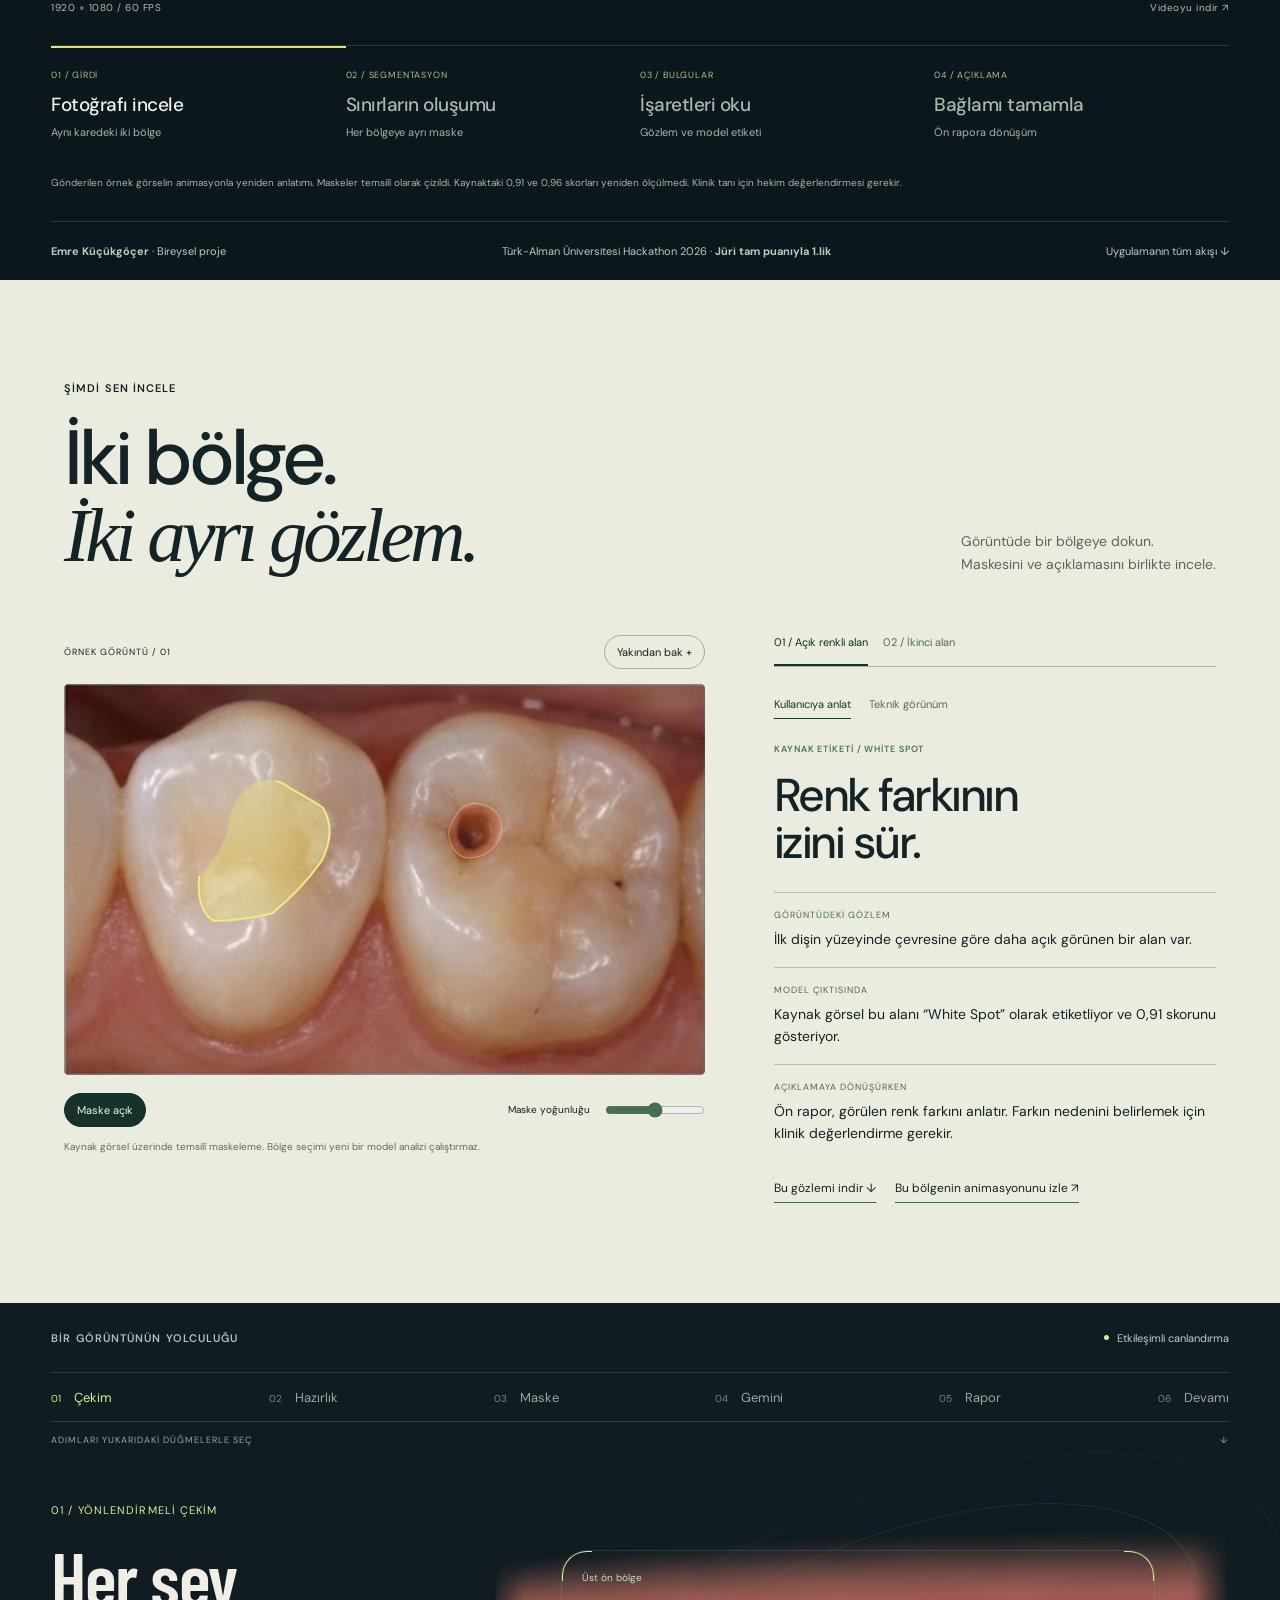
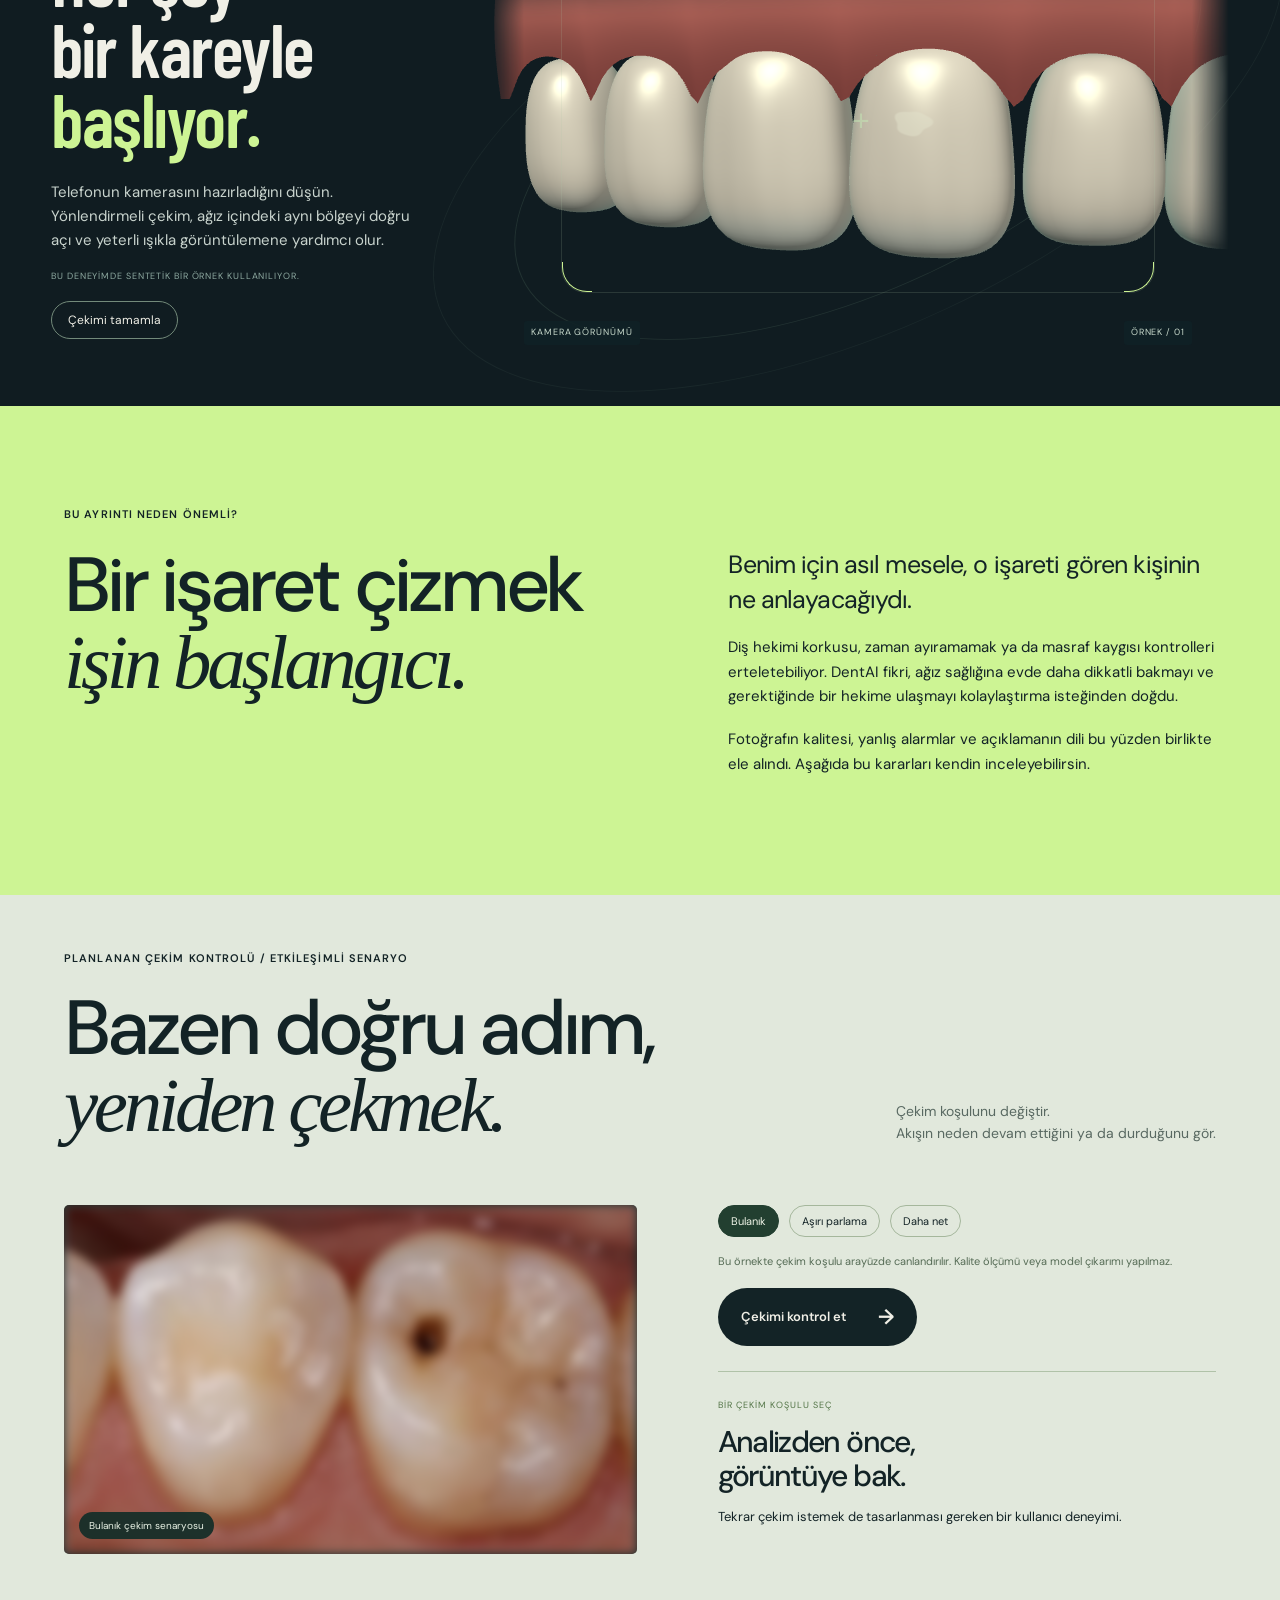
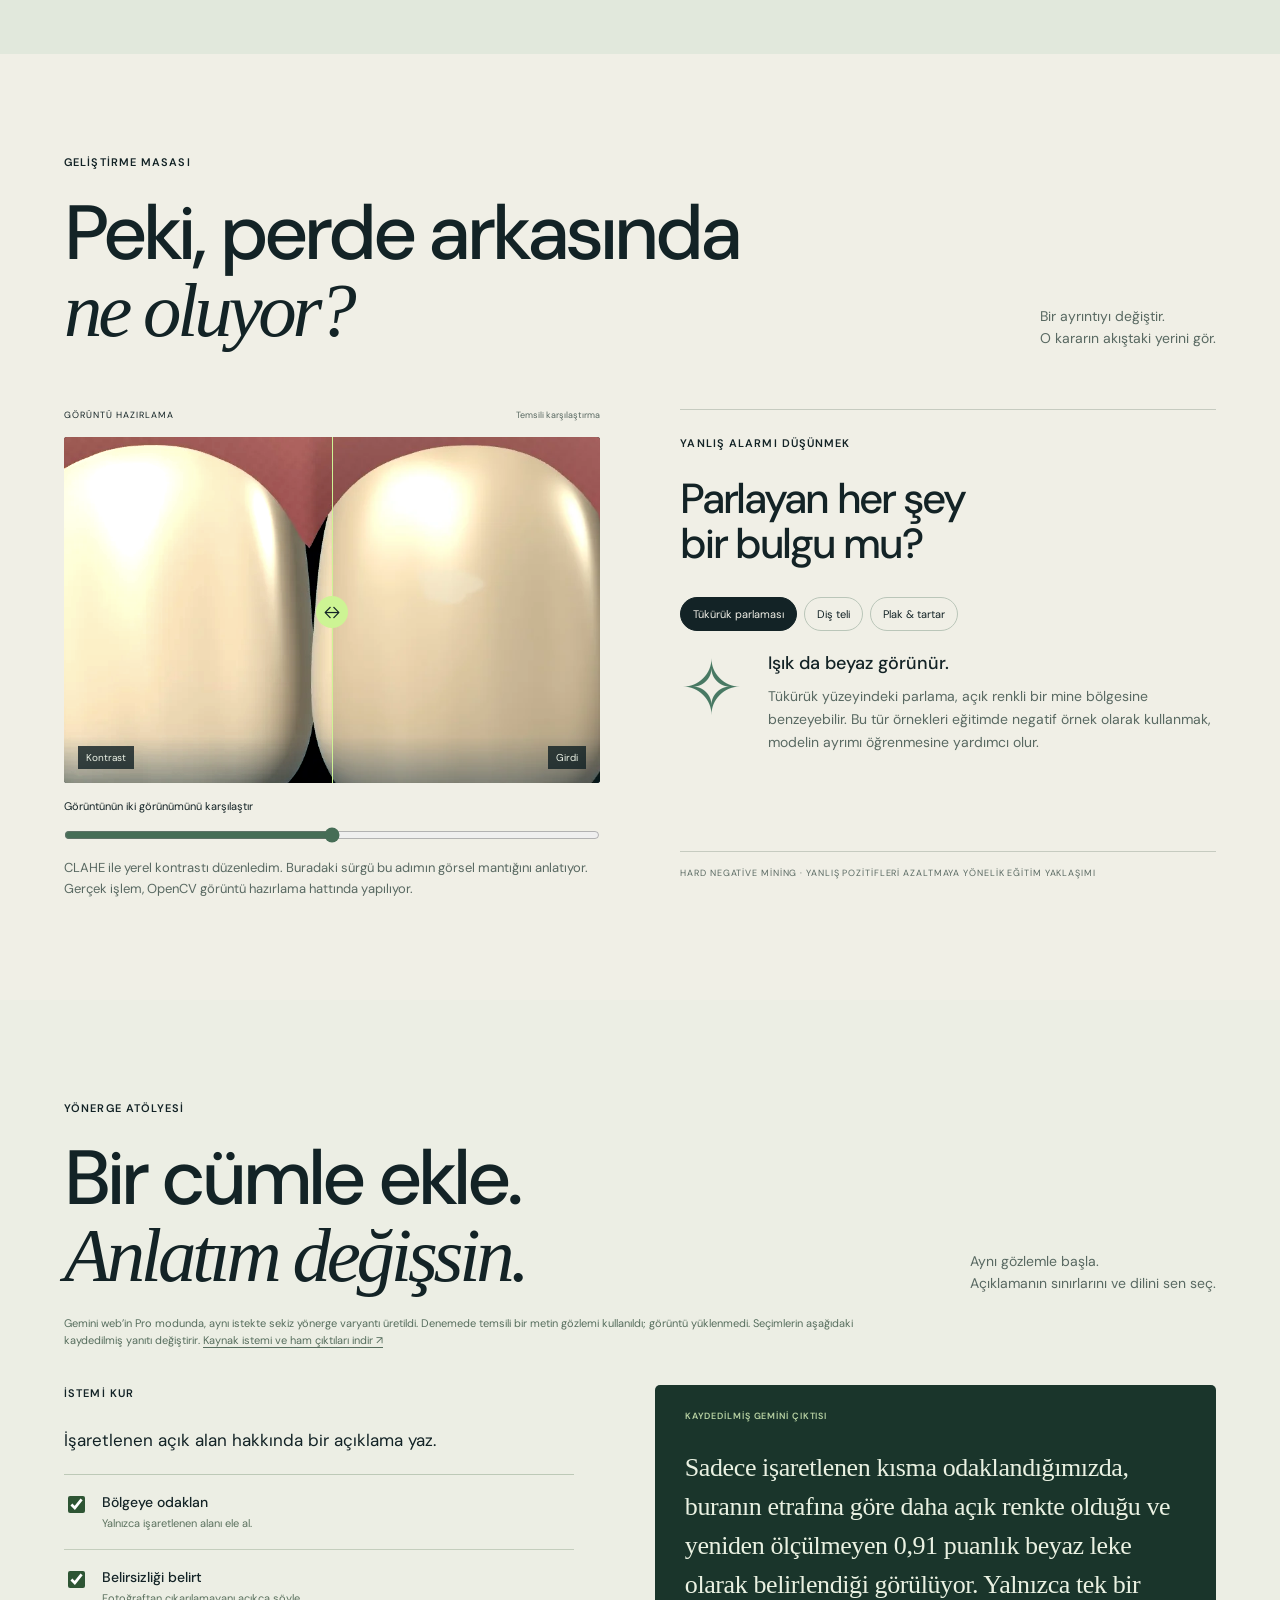
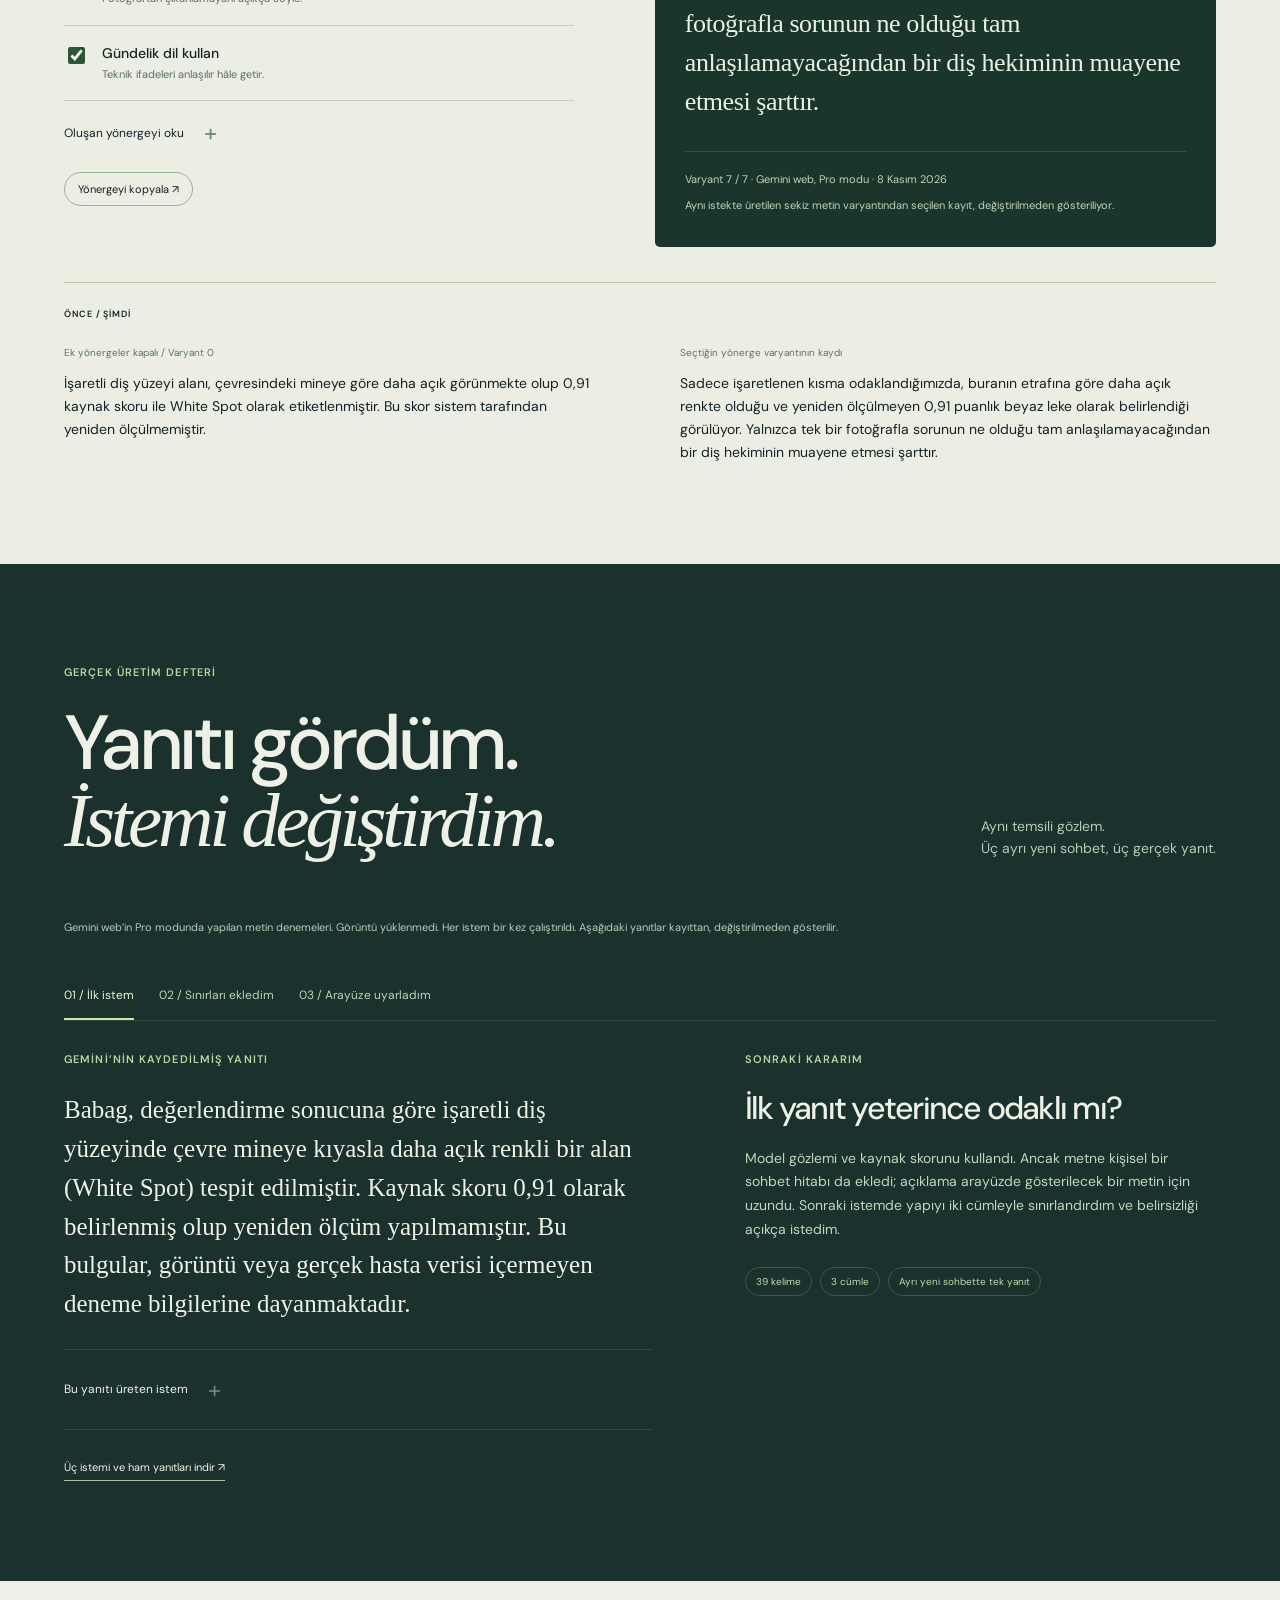
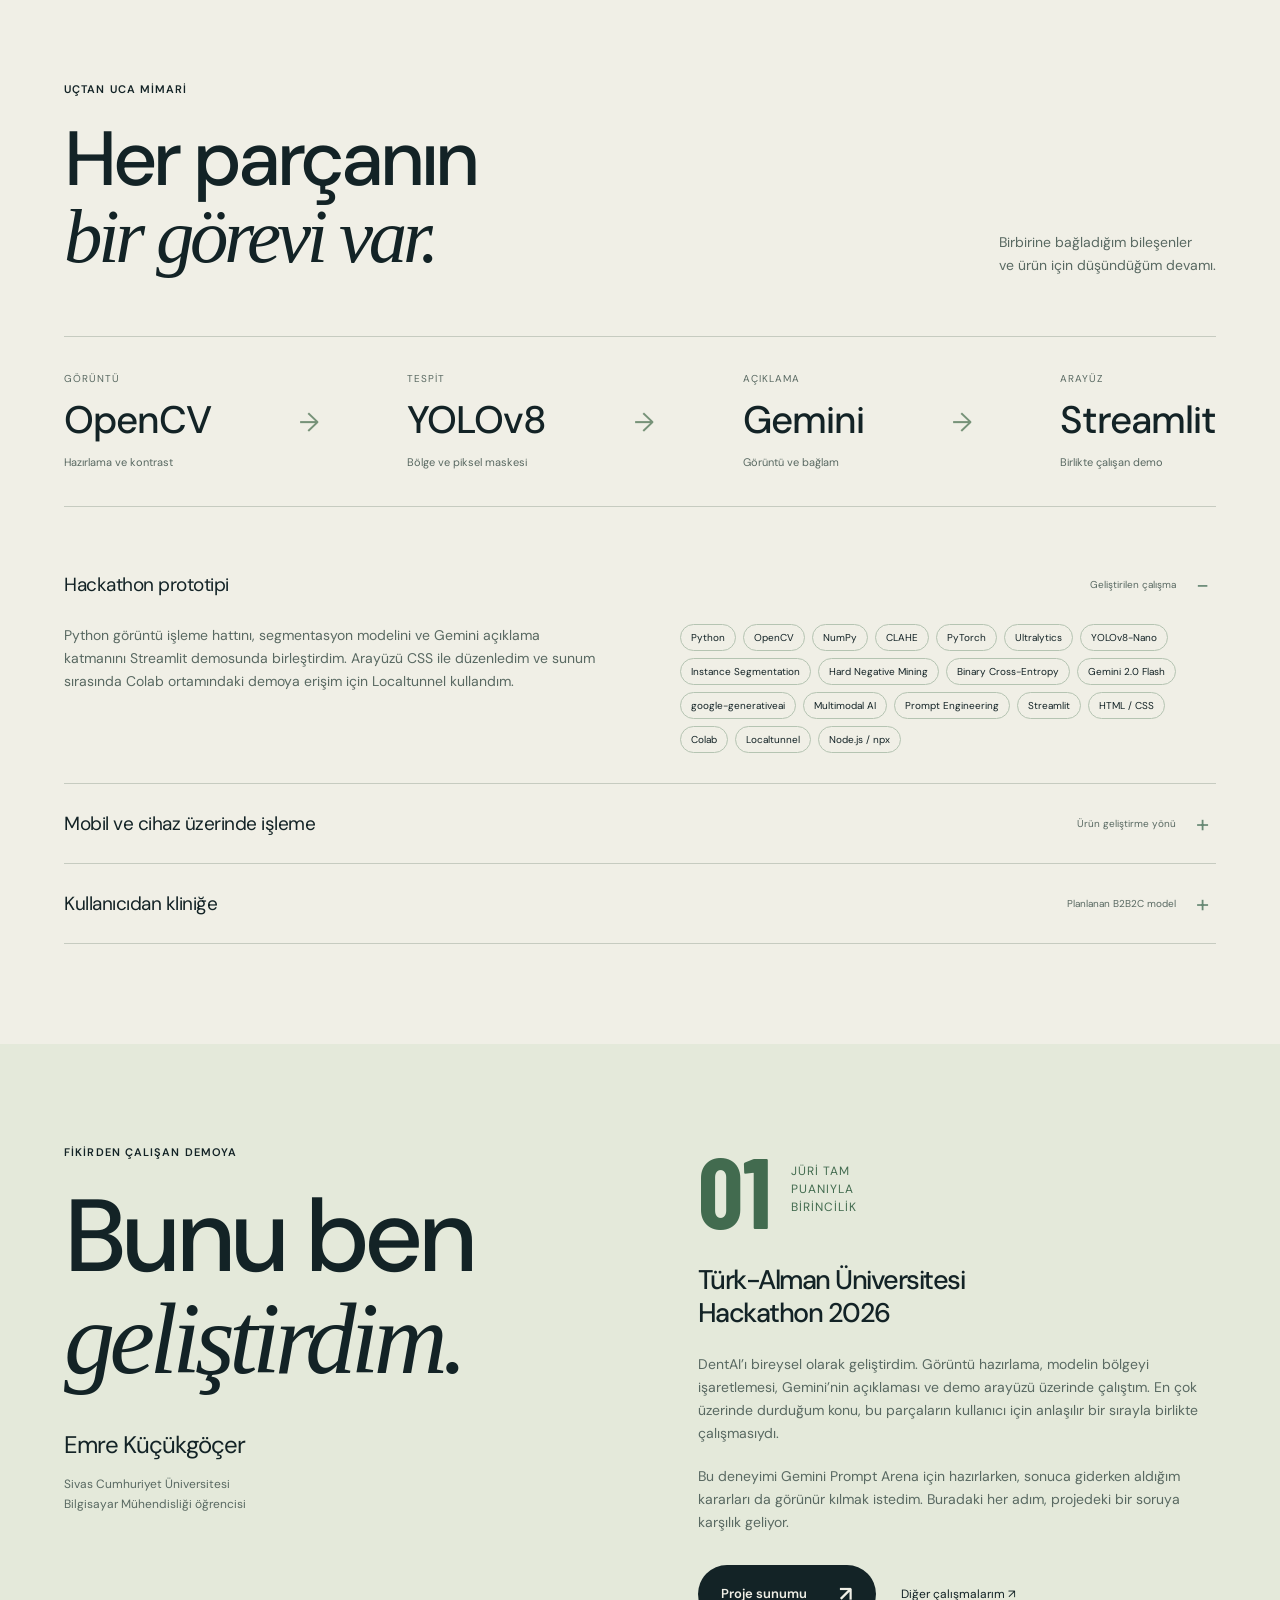
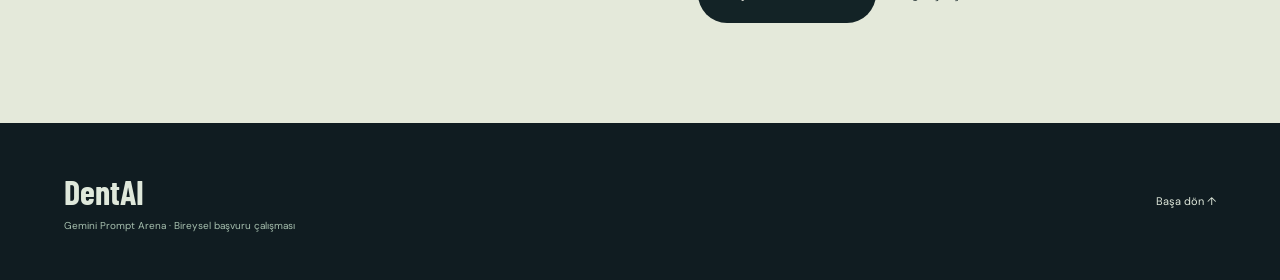
==== commit c5a268b9: "Kısa filmin oynatıcıda daha hızlı açılmasını sağla" ====
--- a/index.html
+++ b/index.html
@@ -185,10 +185,7 @@
             height="720"
             aria-label="Gemini ile üretilmiş kavramsal diş yüzeyi ve ışık filmi"
           >
-            <source
-              src="assets/gemini-surface-study-original.mp4"
-              type="video/mp4"
-            />
+            <source src="assets/gemini-study-playback.mp4" type="video/mp4" />
           </video>
         </div>
         <div
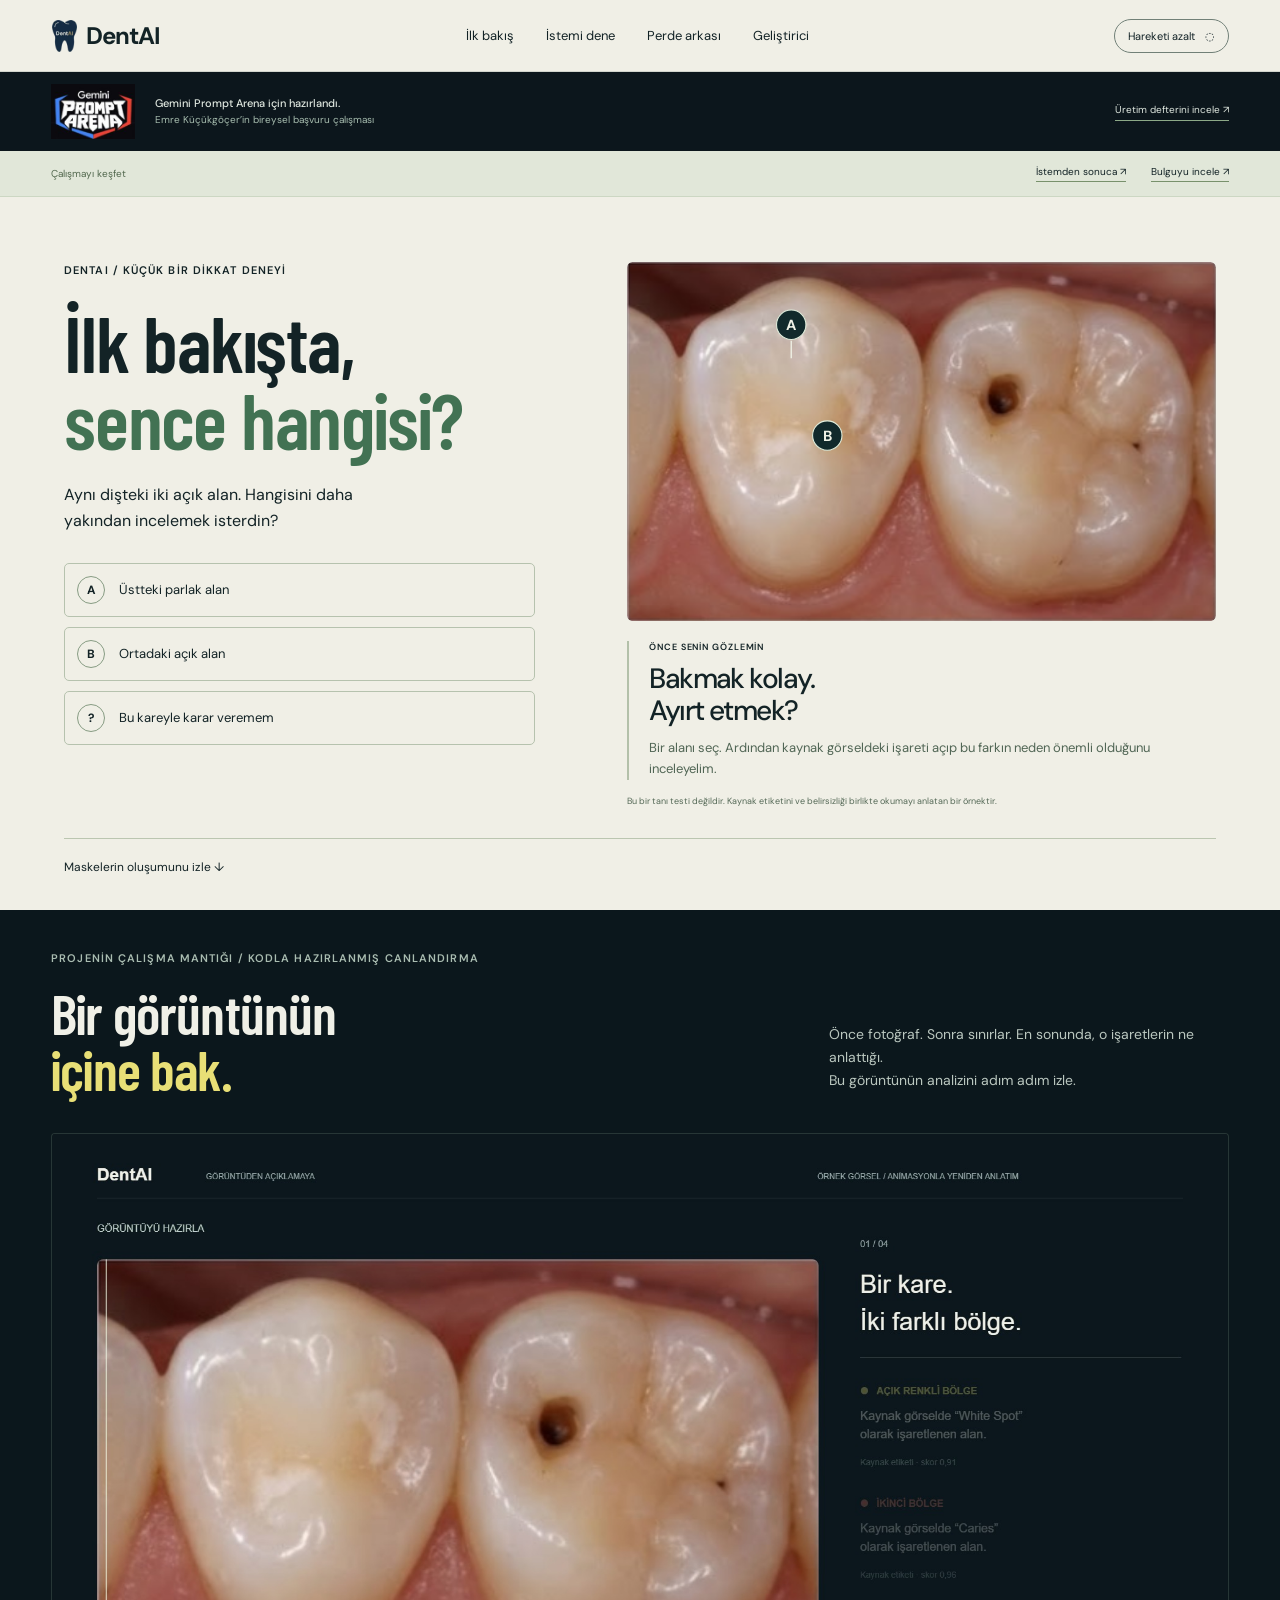
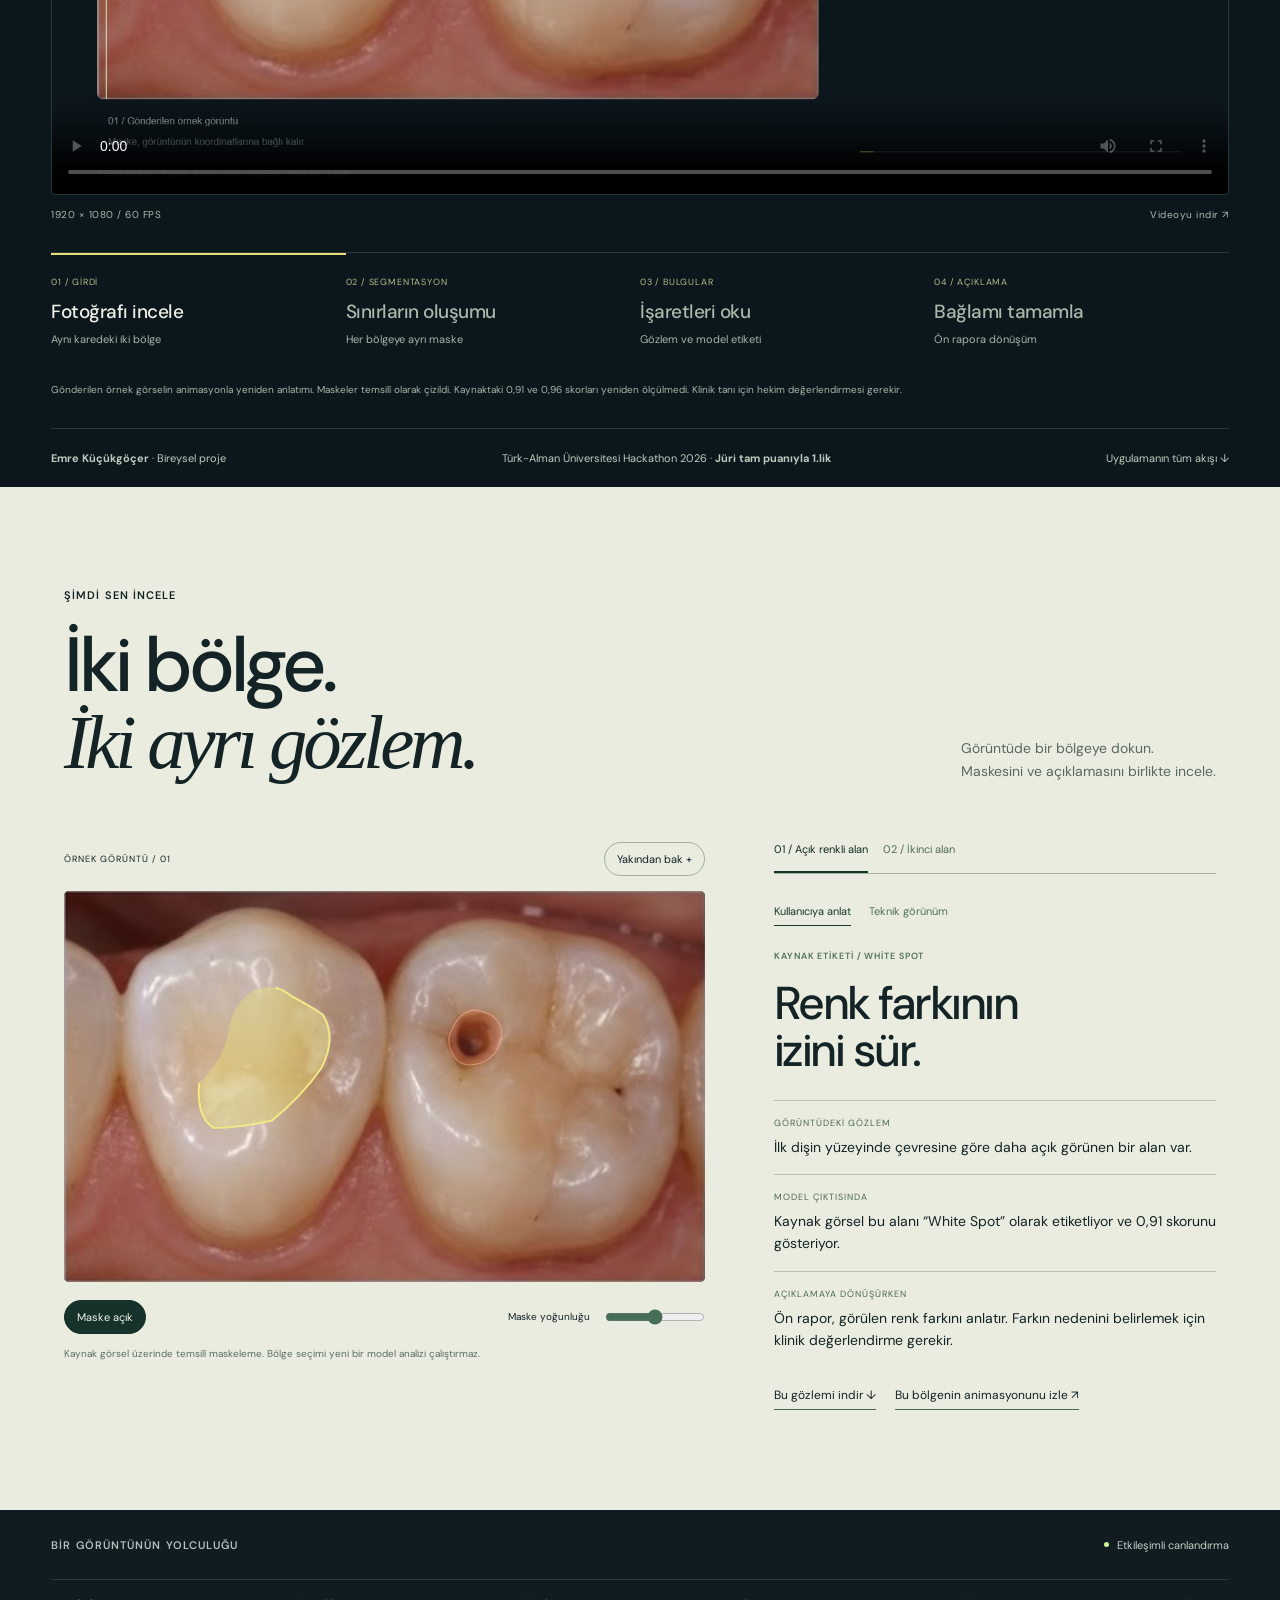
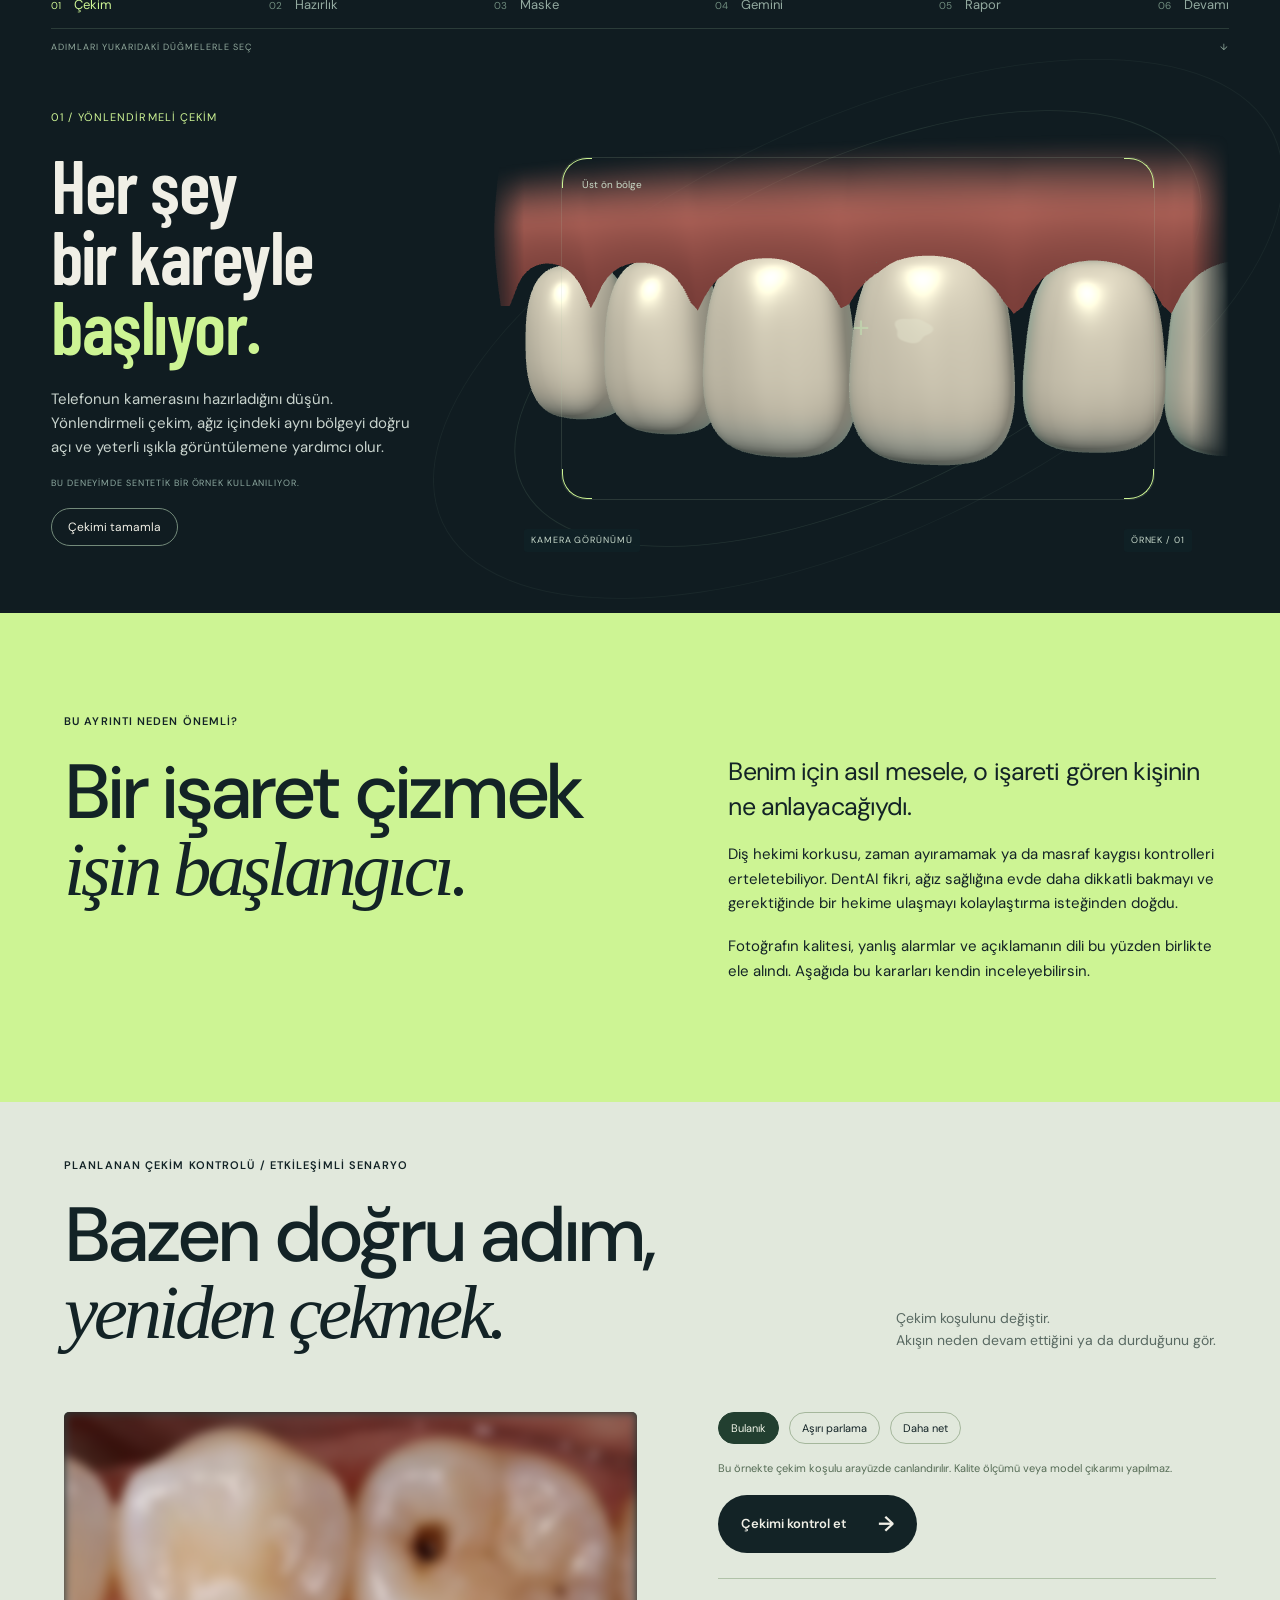
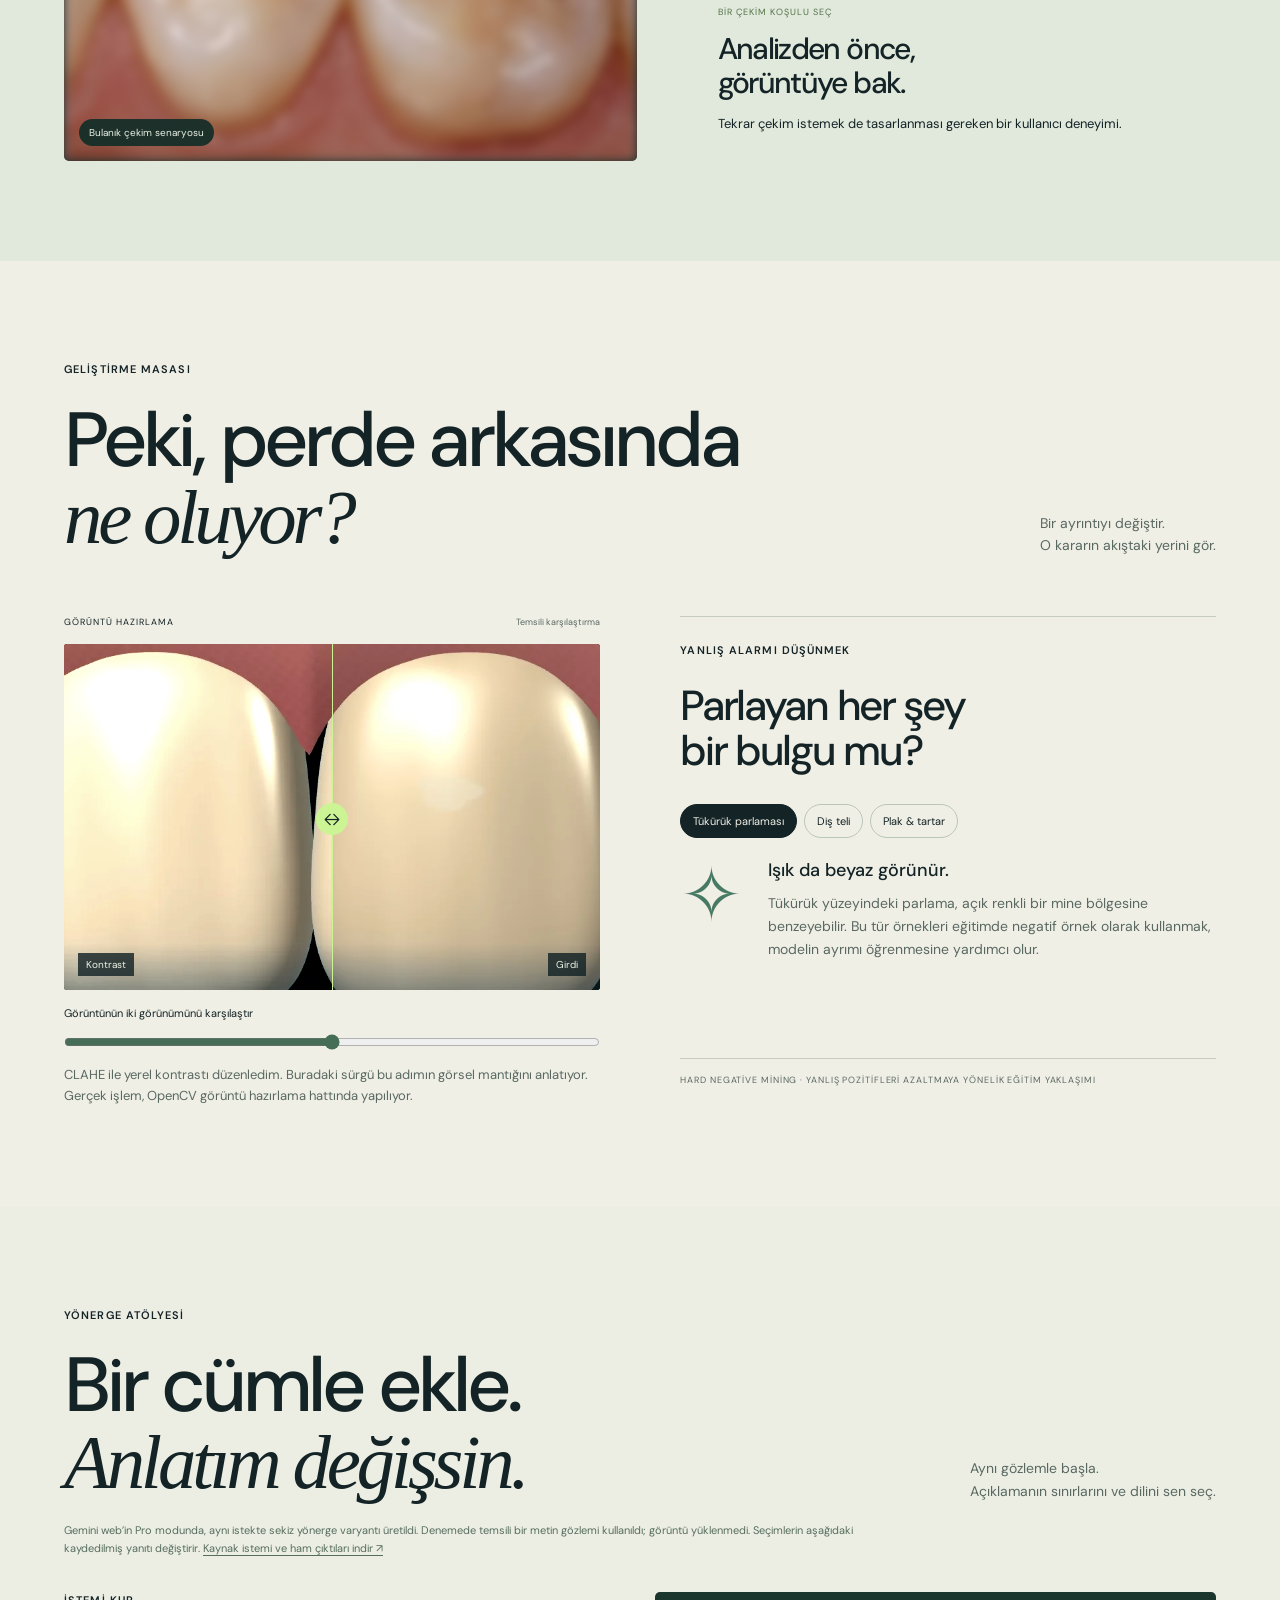
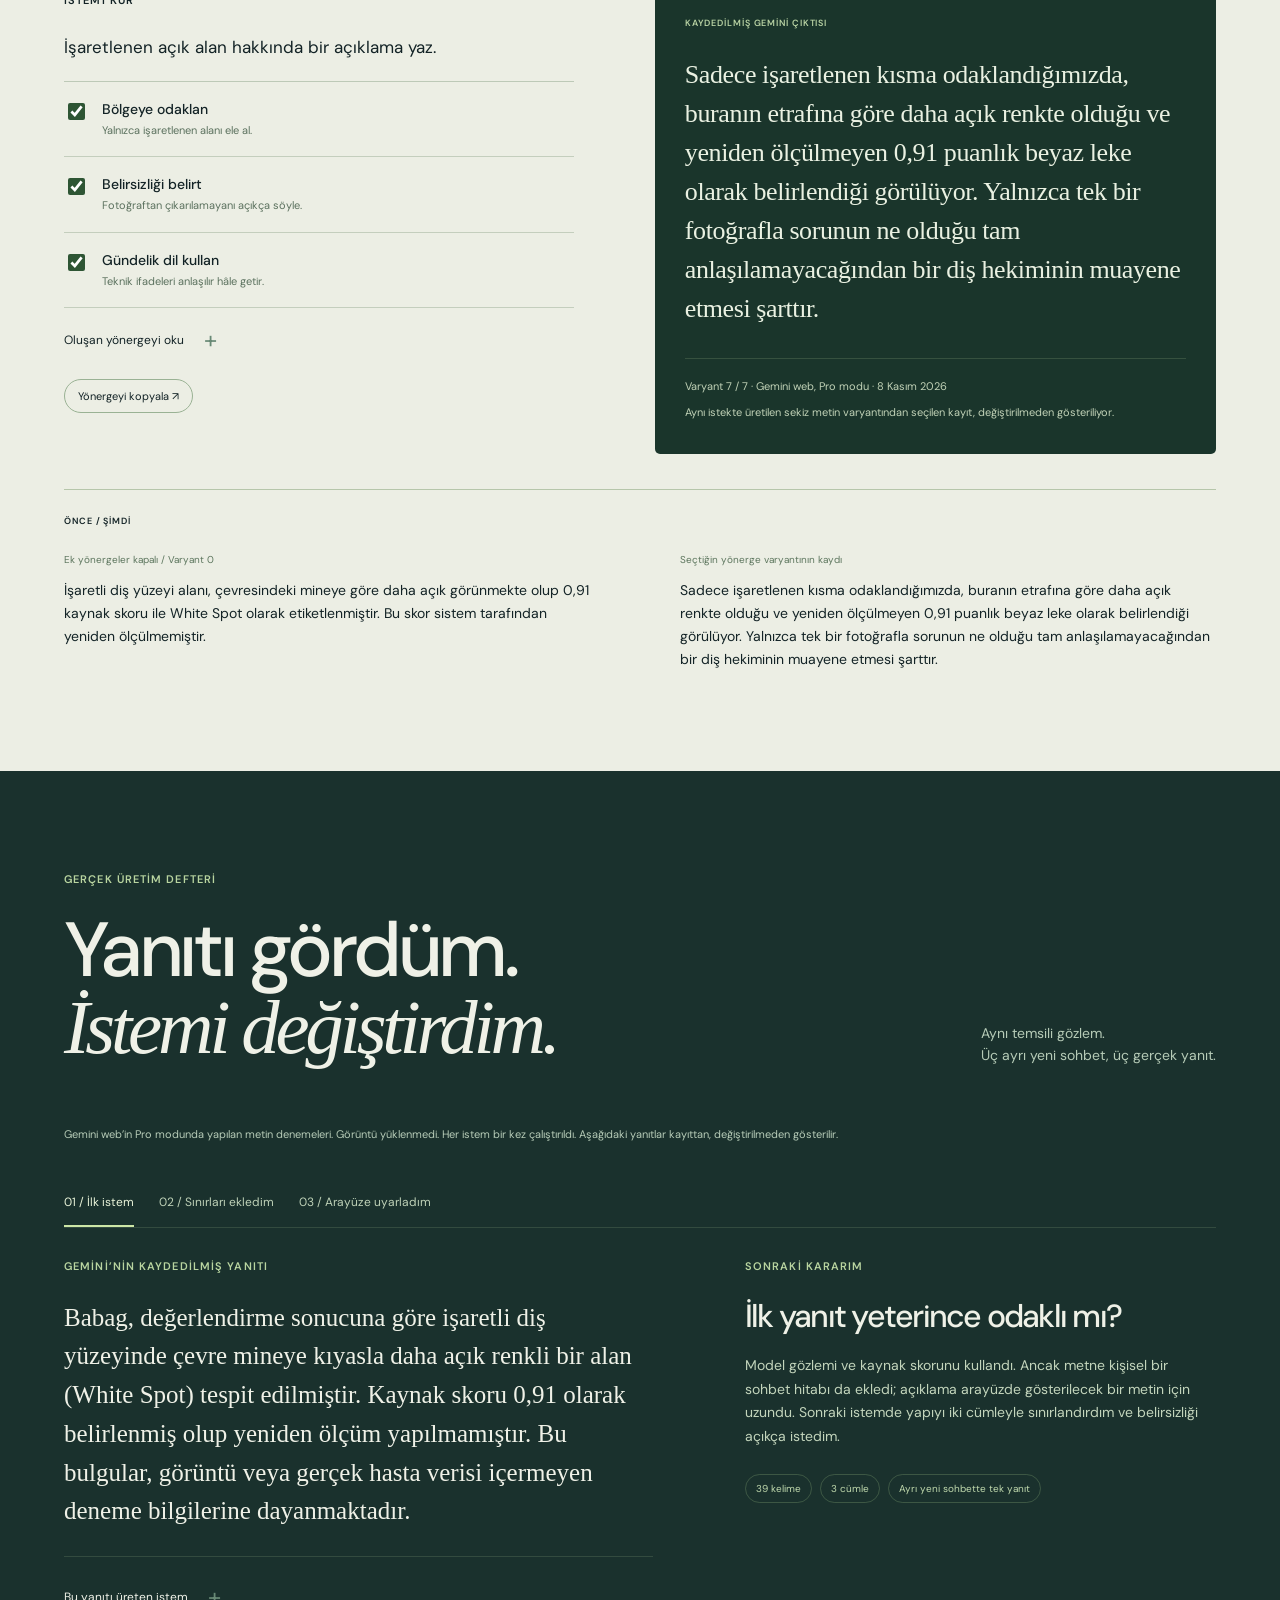
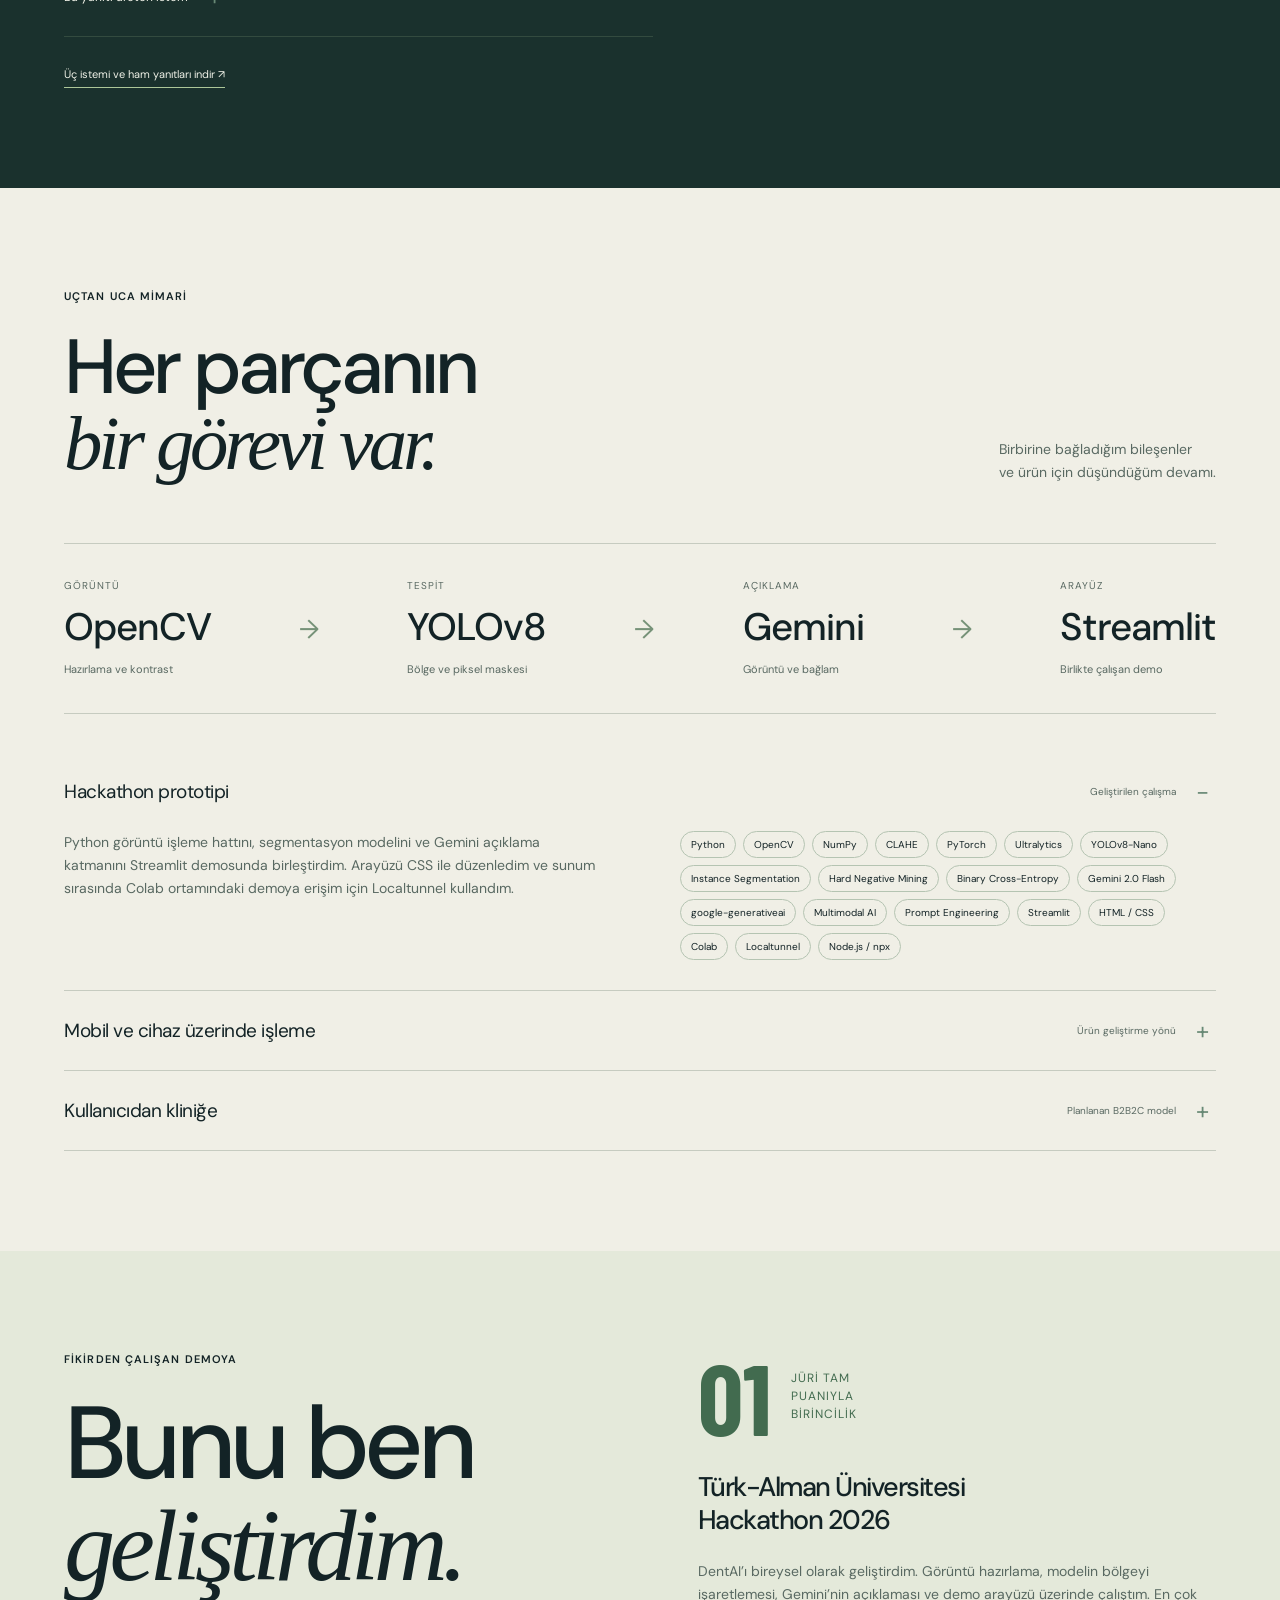
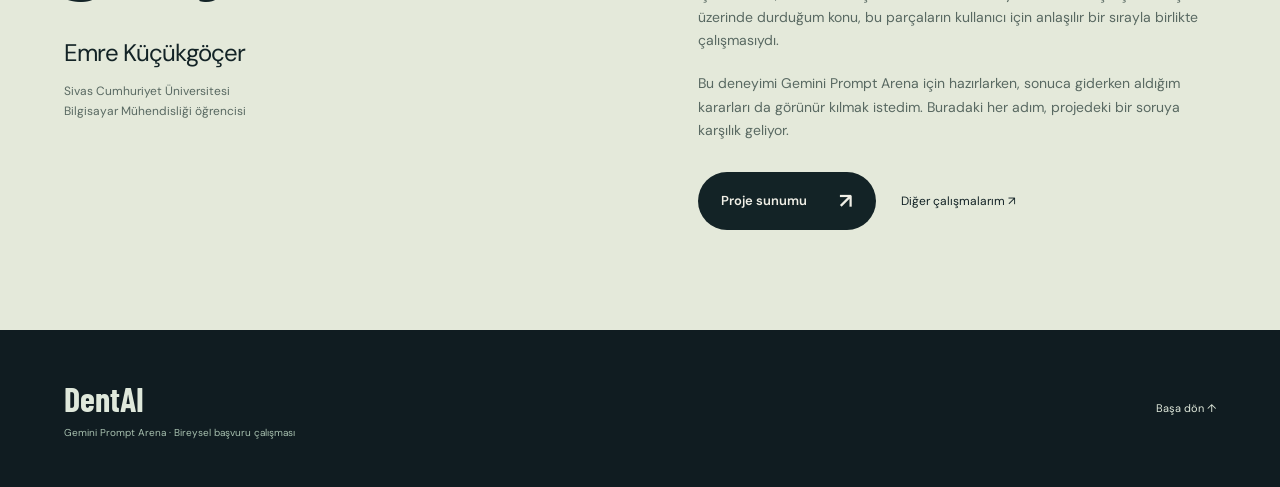
==== commit 559326b4: "Gemini videolarını başvuru sitesinden kaldır" ====
--- a/index.html
+++ b/index.html
@@ -18,7 +18,7 @@
     />
     <meta
       property="og:image"
-      content="https://emrekgcc.github.io/dentai-experience/assets/gemini-study-poster.jpg"
+      content="https://emrekgcc.github.io/dentai-experience/assets/model.webp"
     />
     <meta
       property="og:url"
@@ -81,9 +81,7 @@
         <a class="submission-jump" href="#prompt">Üretim defterini incele ↗</a>
       </div>
       <div class="review-route" aria-label="Çalışmayı inceleme bağlantıları">
-        <span>Çalışmayı keşfet</span
-        ><a href="#creative-study">Gemini kısa filmi ↗</a
-        ><a href="#prompt">İstemden sonuca ↗</a
+        <span>Çalışmayı keşfet</span><a href="#prompt">İstemden sonuca ↗</a
         ><a href="#evidence">Bulguyu incele ↗</a>
       </div>
       <section class="first-look section-shell" id="top">
@@ -162,84 +160,6 @@
           <a href="#analysis">Maskelerin oluşumunu izle ↓</a
           ><button id="challenge-reset" hidden>Yeniden bak ↺</button>
         </div>
-      </section>
-      <section class="creative-study section-shell" id="creative-study">
-        <div class="section-heading">
-          <div>
-            <span class="eyebrow">Gemini ile üretilen kısa çalışma</span>
-            <h2>Bir ışığın<br /><em>peşinde.</em></h2>
-          </div>
-          <p>
-            Aynı yüzeyde iki değişim.<br />Biri ışıkla yer değiştiriyor, diğeri
-            yüzeyde kalıyor.
-          </p>
-        </div>
-        <div class="creative-player">
-          <video
-            id="creative-film"
-            controls
-            playsinline
-            preload="metadata"
-            poster="assets/gemini-study-poster.jpg"
-            width="1280"
-            height="720"
-            aria-label="Gemini ile üretilmiş kavramsal diş yüzeyi ve ışık filmi"
-          >
-            <source src="assets/gemini-study-playback.mp4" type="video/mp4" />
-          </video>
-        </div>
-        <div
-          class="creative-takes"
-          role="group"
-          aria-label="Video üretim denemesi"
-        >
-          <button data-take="0" aria-pressed="true">İlk üretim</button
-          ><button data-take="1" aria-pressed="false">
-            İkinci istem denemesi
-          </button>
-        </div>
-        <div class="creative-meta">
-          <span id="creative-spec"
-            >Gemini video aracı · Özgün çıktı · 1280 × 720 · 24 FPS · 10
-            saniye</span
-          ><a
-            id="creative-download"
-            href="assets/gemini-surface-study-original.mp4"
-            download
-            >Özgün videoyu indir ↗</a
-          >
-        </div>
-        <div class="creative-notes">
-          <div>
-            <h3>Neyi denedim?</h3>
-            <p>
-              Hareket eden bir ışık yansımasını, yüzeyde kalan küçük bir renk
-              farkından ayıran tek planlık bir görsel anlatı kurdum. İstemde
-              kamera hareketini, malzemeyi ve işaretin yüzeye bağlı kalmasını
-              tarif ettim.
-            </p>
-          </div>
-          <div>
-            <h3>Sonucu nasıl okudum?</h3>
-            <p id="creative-review">
-              İlk çıktı sakin kamera hareketini ve ışık geçişini üretti. Kontur
-              ise yer yer çift çizgiye dönüştü ve beyaz alanın sınırını tam
-              izleyemedi. Sonraki istemde bu sorunu özellikle ele aldım.
-            </p>
-          </div>
-        </div>
-        <details class="creative-source">
-          <summary>Kaynak istemi ve üretim notlarını aç</summary>
-          <p>
-            Bu video Gemini’nin video oluşturma aracıyla üretildi. Kavramsal bir
-            görselleştirmedir. Klinik görüntü analizi veya gerçek segmentasyon
-            çıktısı içermez. Özgün video dosyası ve platformun kaynak işaretleri
-            korunur.
-          </p>
-          <a href="assets/gemini-video-record.json" download
-            >İstemi ve üretim kaydını indir ↗</a
-          >
-        </details>
       </section>
       <section class="analysis-cinema" id="cinema">
         <div class="cinema-heading">
--- a/src/style.css
+++ b/src/style.css
@@ -2885,67 +2885,6 @@
     display: none;
   }
 }
-.creative-study {
-  background: #132b28;
-  color: #eff2e6;
-  padding-top: 65px;
-}
-.creative-study .section-heading > p {
-  color: #b7cbb9;
-}
-.creative-study .eyebrow {
-  color: #c8e3ae;
-}
-.creative-player video {
-  width: 100%;
-  height: auto;
-  display: block;
-  aspect-ratio: 16/9;
-  background: #10251f;
-  border-radius: 5px;
-}
-.creative-meta {
-  display: flex;
-  justify-content: space-between;
-  gap: 20px;
-  padding: 15px 0;
-  border-bottom: 1px solid #56775b66;
-  font-size: 10px;
-  color: #bdd1b8;
-  line-height: 1.6;
-}
-.creative-notes {
-  display: grid;
-  grid-template-columns: minmax(0, 1fr) minmax(0, 1fr);
-  gap: 8%;
-  padding-top: 30px;
-}
-.creative-notes h3 {
-  font-size: 25px;
-  margin-bottom: 15px;
-  line-height: 1.1;
-}
-.creative-notes p,
-.creative-source p {
-  font-size: 13px;
-  line-height: 1.7;
-  color: #c8d9c0;
-}
-.creative-source {
-  margin-top: 25px;
-  border-top: 1px solid #56775b66;
-}
-.creative-source summary {
-  font-size: 12px;
-  padding-block: 18px;
-}
-.creative-source a {
-  display: inline-block;
-  font-size: 11px;
-  border-bottom: 1px solid #b7ccaa;
-  padding-bottom: 5px;
-  margin: 12px 0;
-}
 .revision-study {
   background: #1a312d;
   color: #eff1e7;
@@ -3042,20 +2981,9 @@
   }
 }
 @media (max-width: 700px) {
-  .creative-study {
-    padding-top: 50px;
-  }
-  .creative-meta {
-    flex-direction: column;
-    gap: 8px;
-  }
-  .creative-notes,
   .revision-layout {
     grid-template-columns: minmax(0, 1fr);
     gap: 25px;
-  }
-  .creative-notes h3 {
-    font-size: 24px;
   }
   .revision-tabs {
     gap: 12px;
@@ -3091,23 +3019,6 @@
   border-bottom: 1px solid #78916c;
   padding-bottom: 3px;
 }
-.creative-takes {
-  display: flex;
-  gap: 22px;
-  padding-top: 17px;
-}
-.creative-takes button {
-  background: transparent;
-  border: 0;
-  border-bottom: 1px solid transparent;
-  color: #b5cda9;
-  padding: 7px 0;
-  font-size: 11px;
-}
-.creative-takes [aria-pressed="true"] {
-  border-color: #c6e2a6;
-  color: #eef3e7;
-}
 .provenance a {
   text-decoration: underline;
   text-underline-offset: 3px;
@@ -3121,7 +3032,4 @@
   .review-route > span {
     width: 100%;
   }
-  .creative-takes button {
-    font-size: 10px;
-  }
-}
+}
